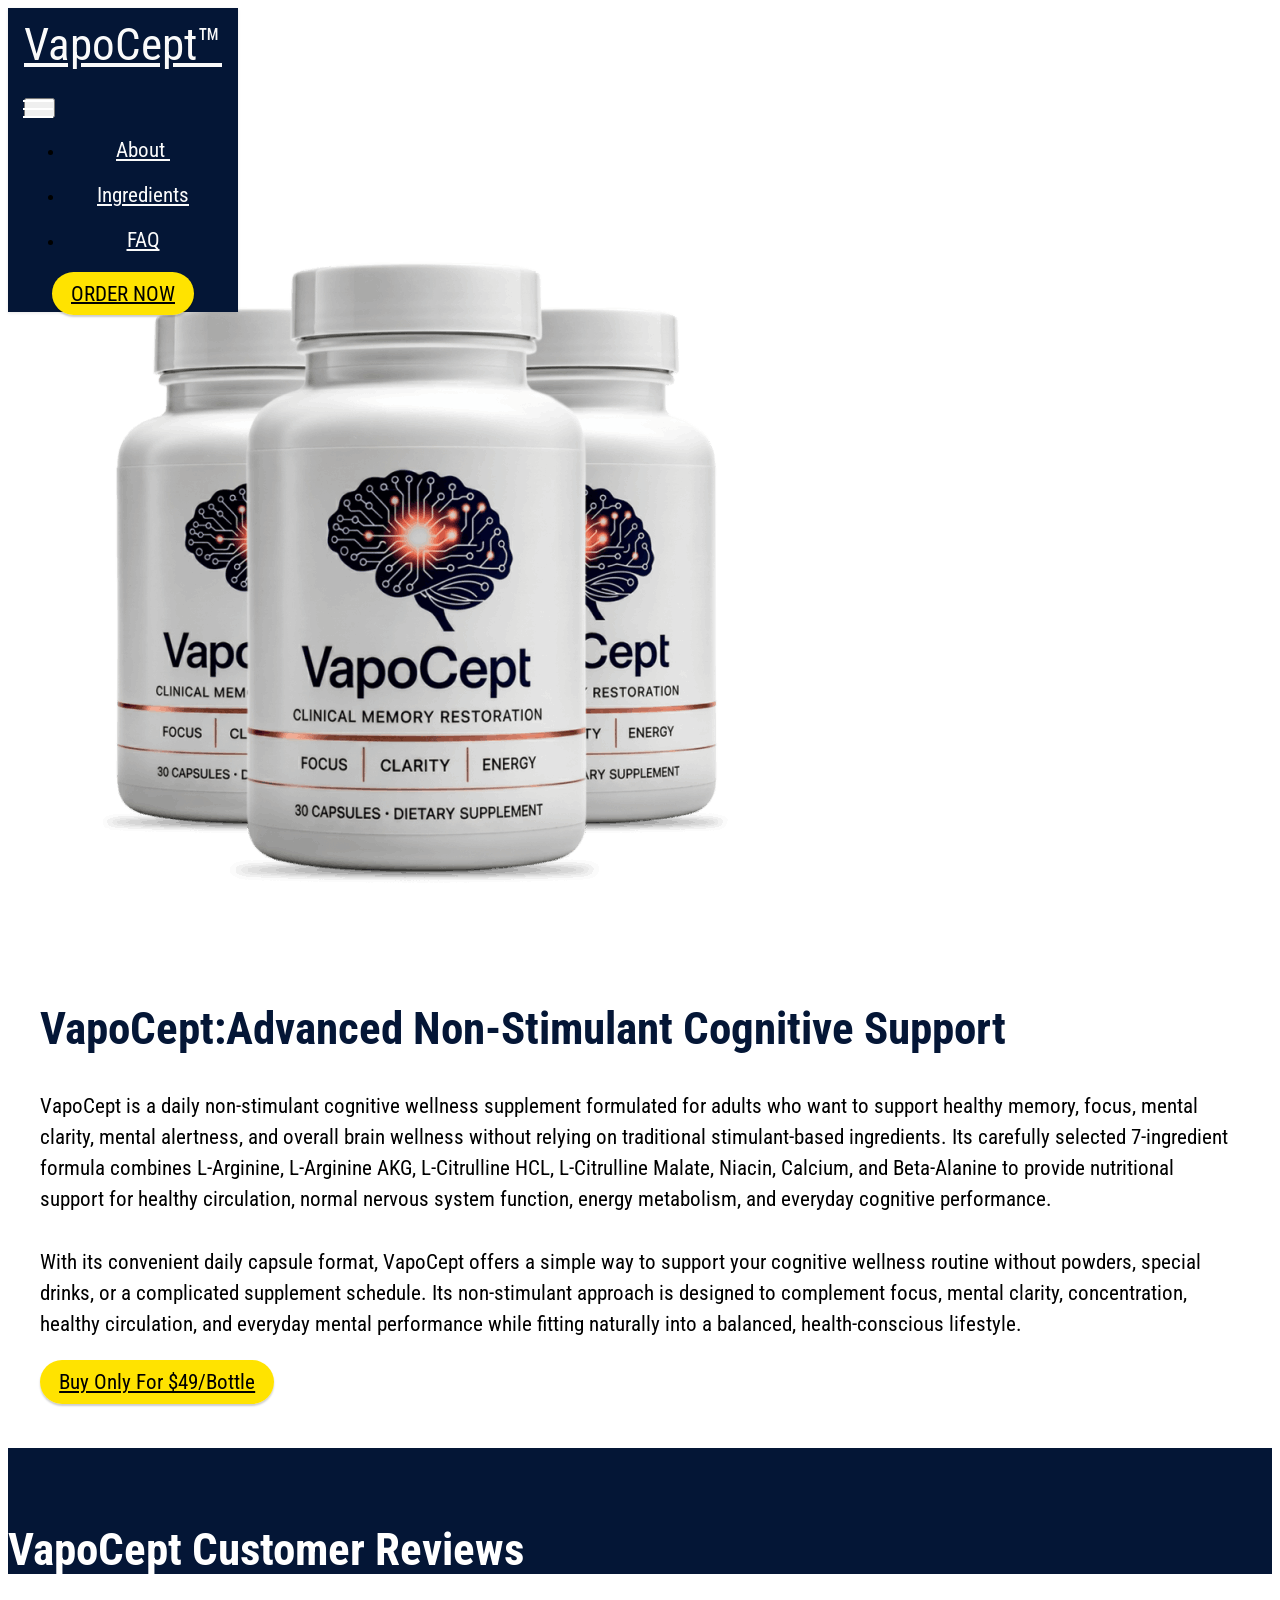
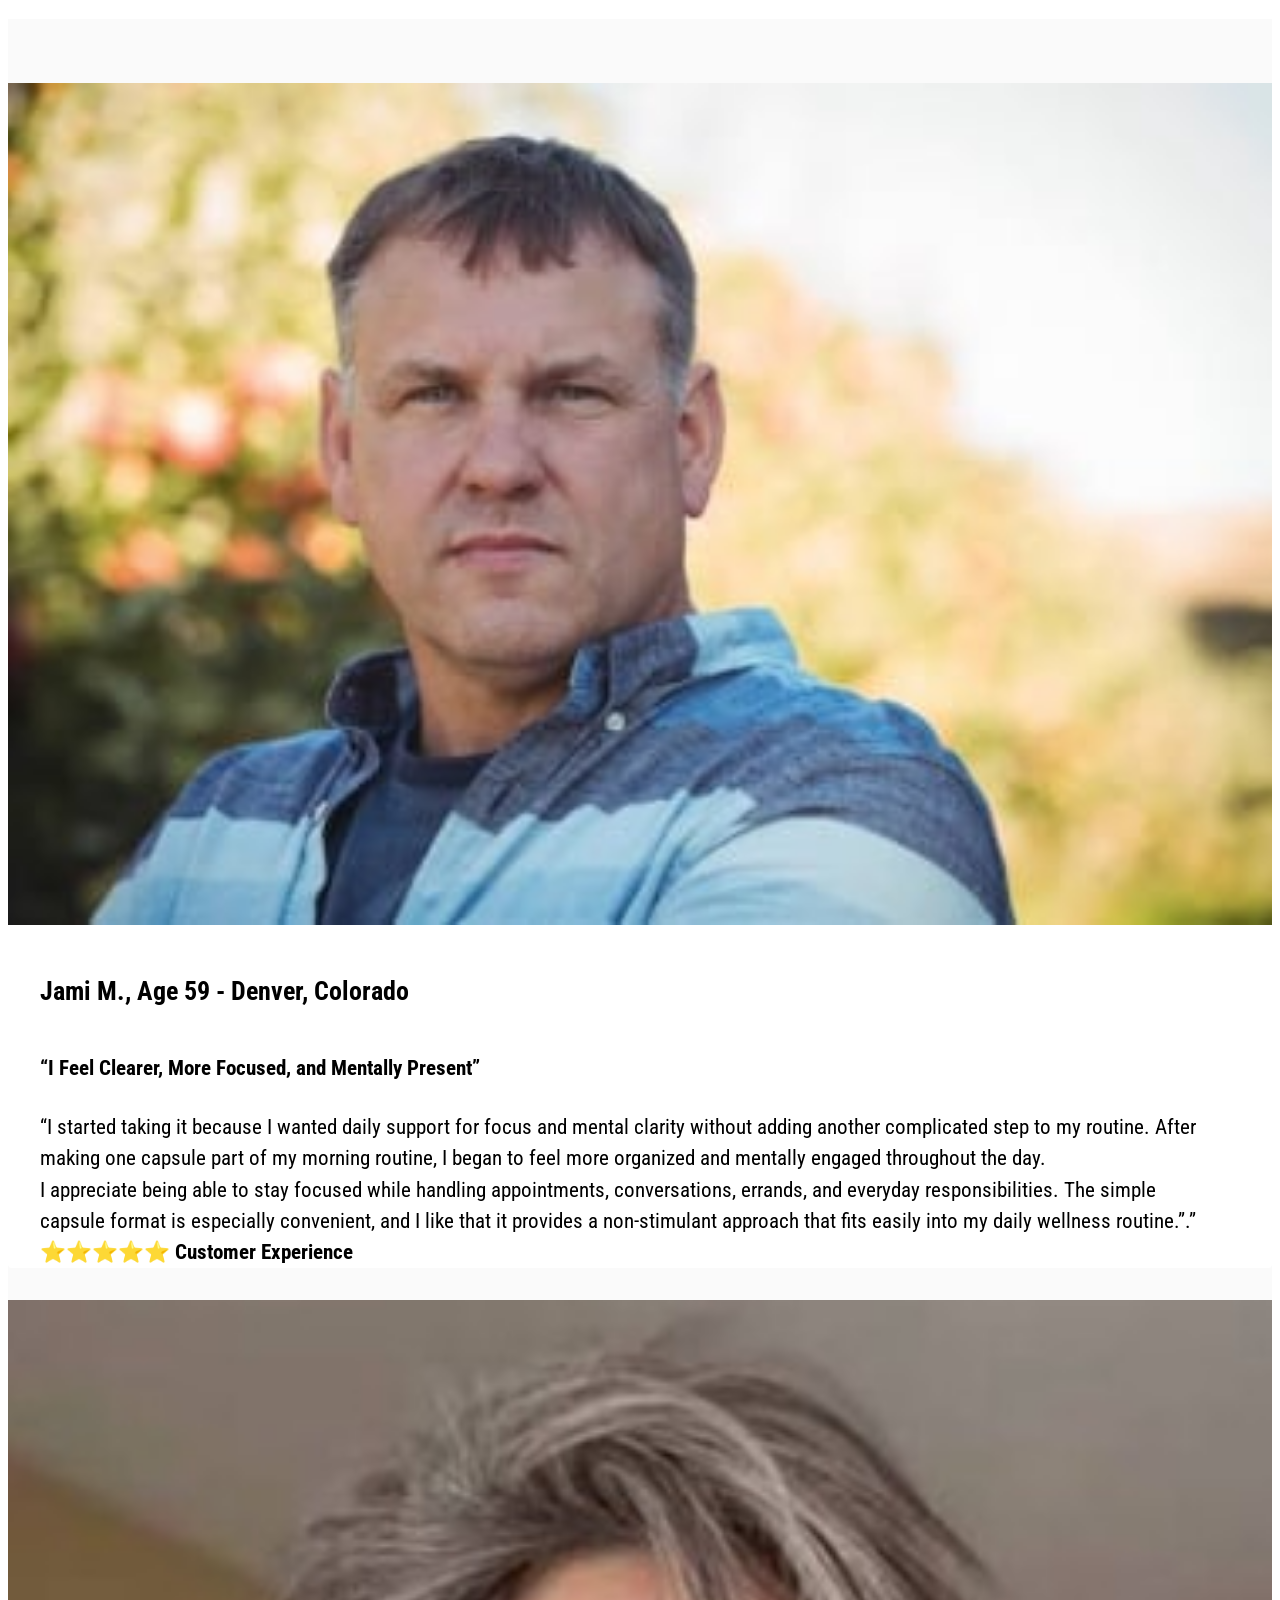
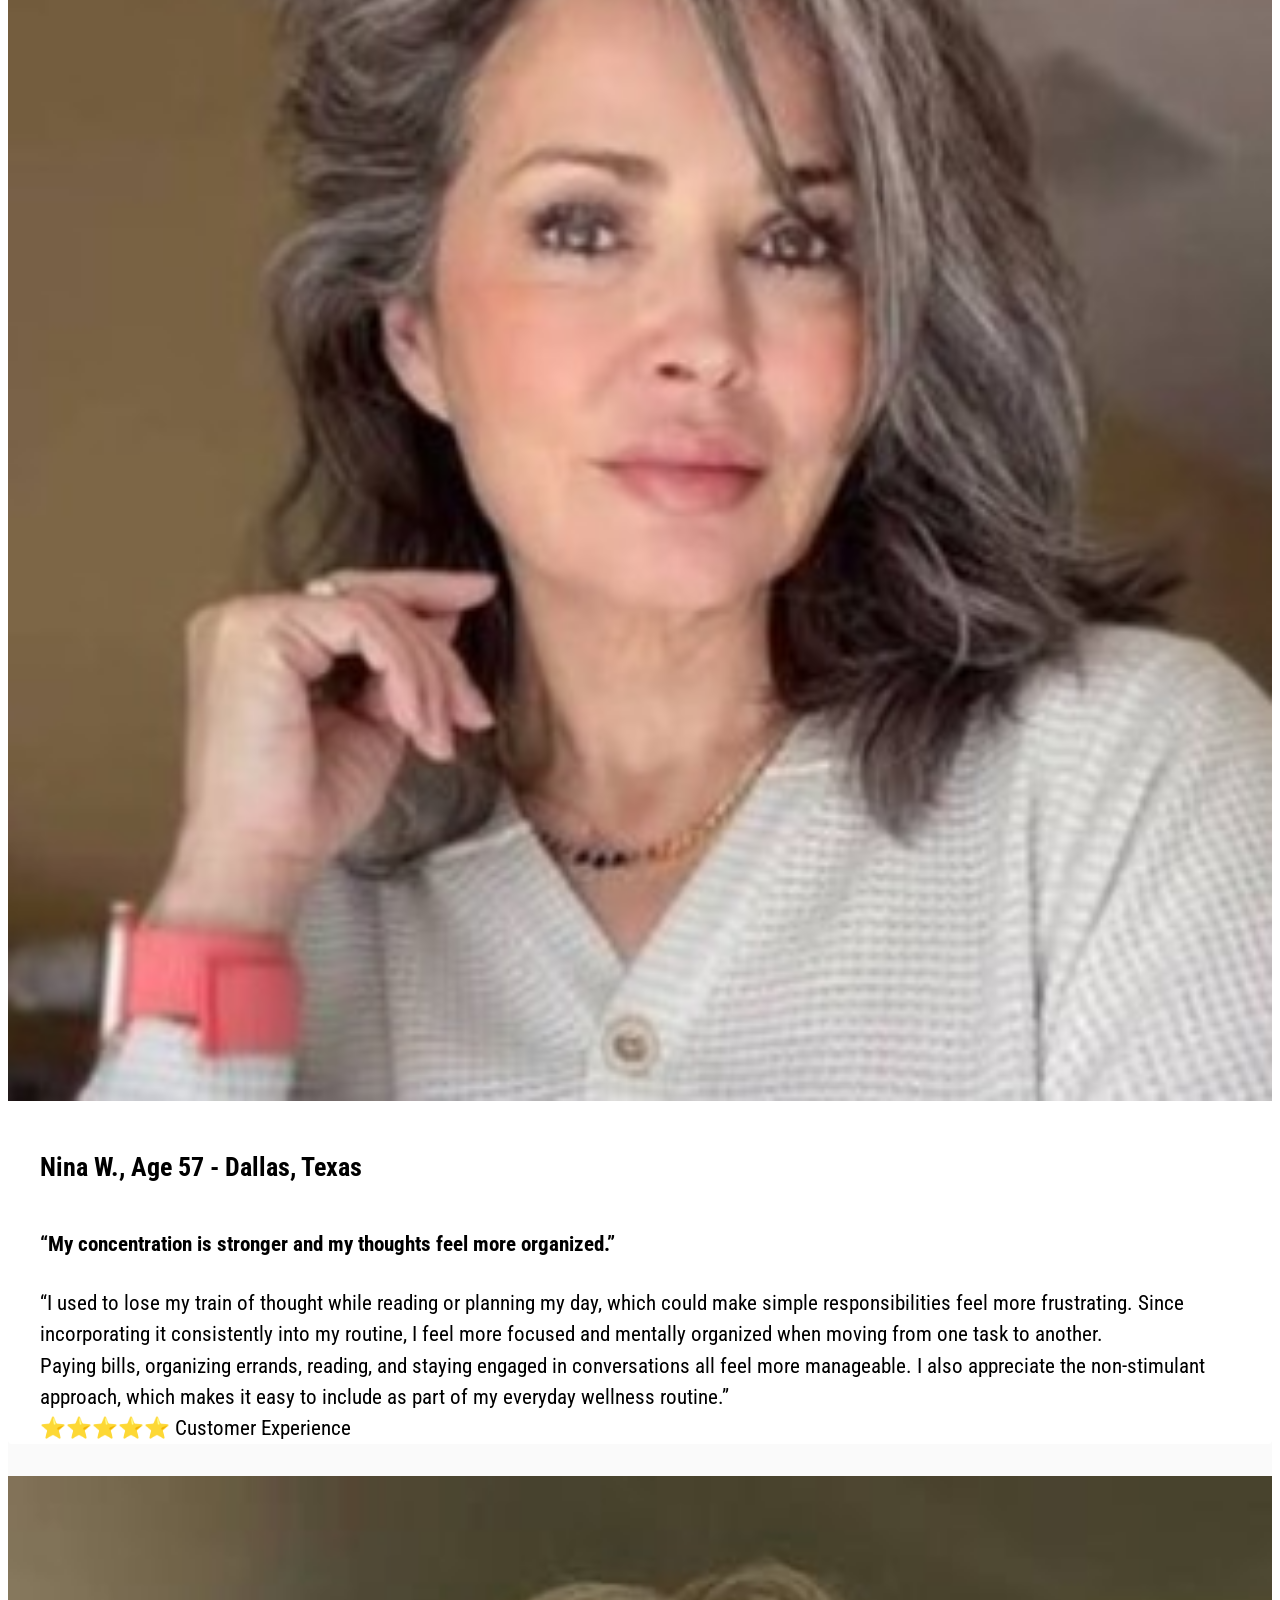
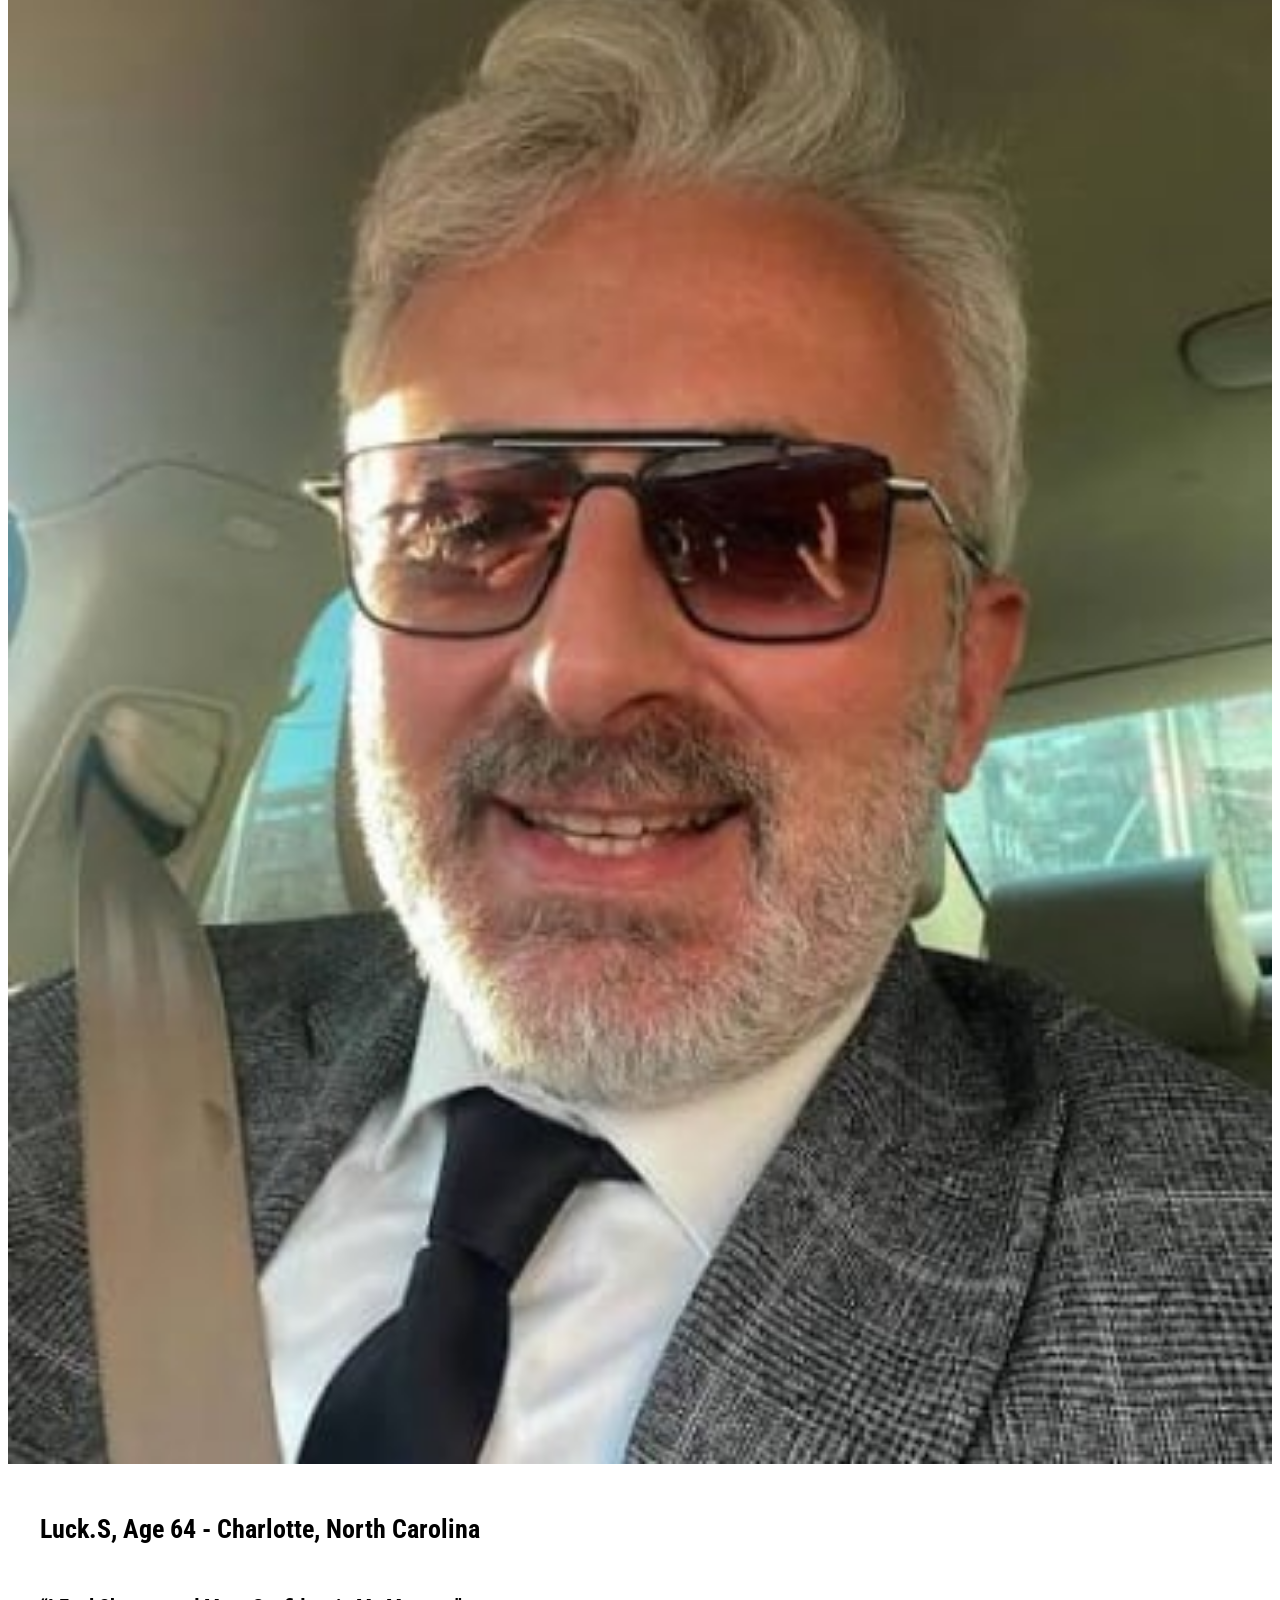
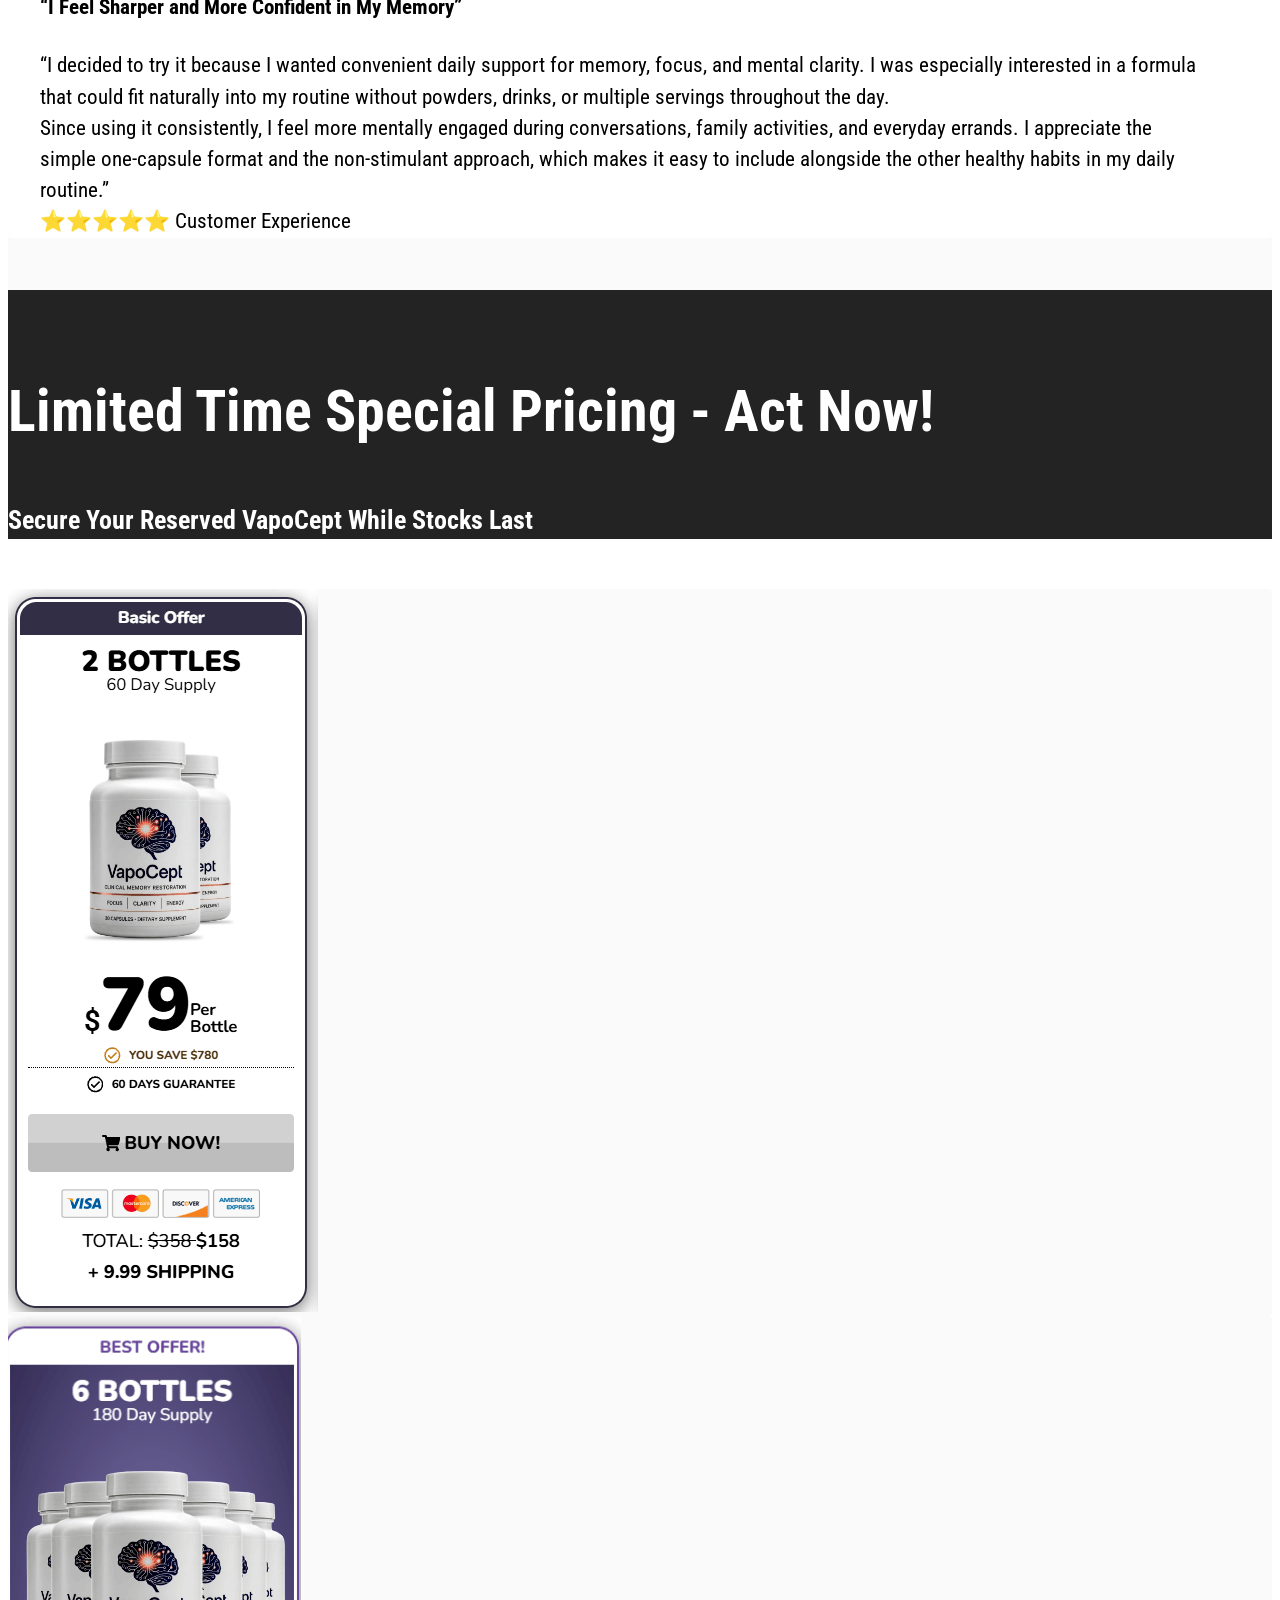
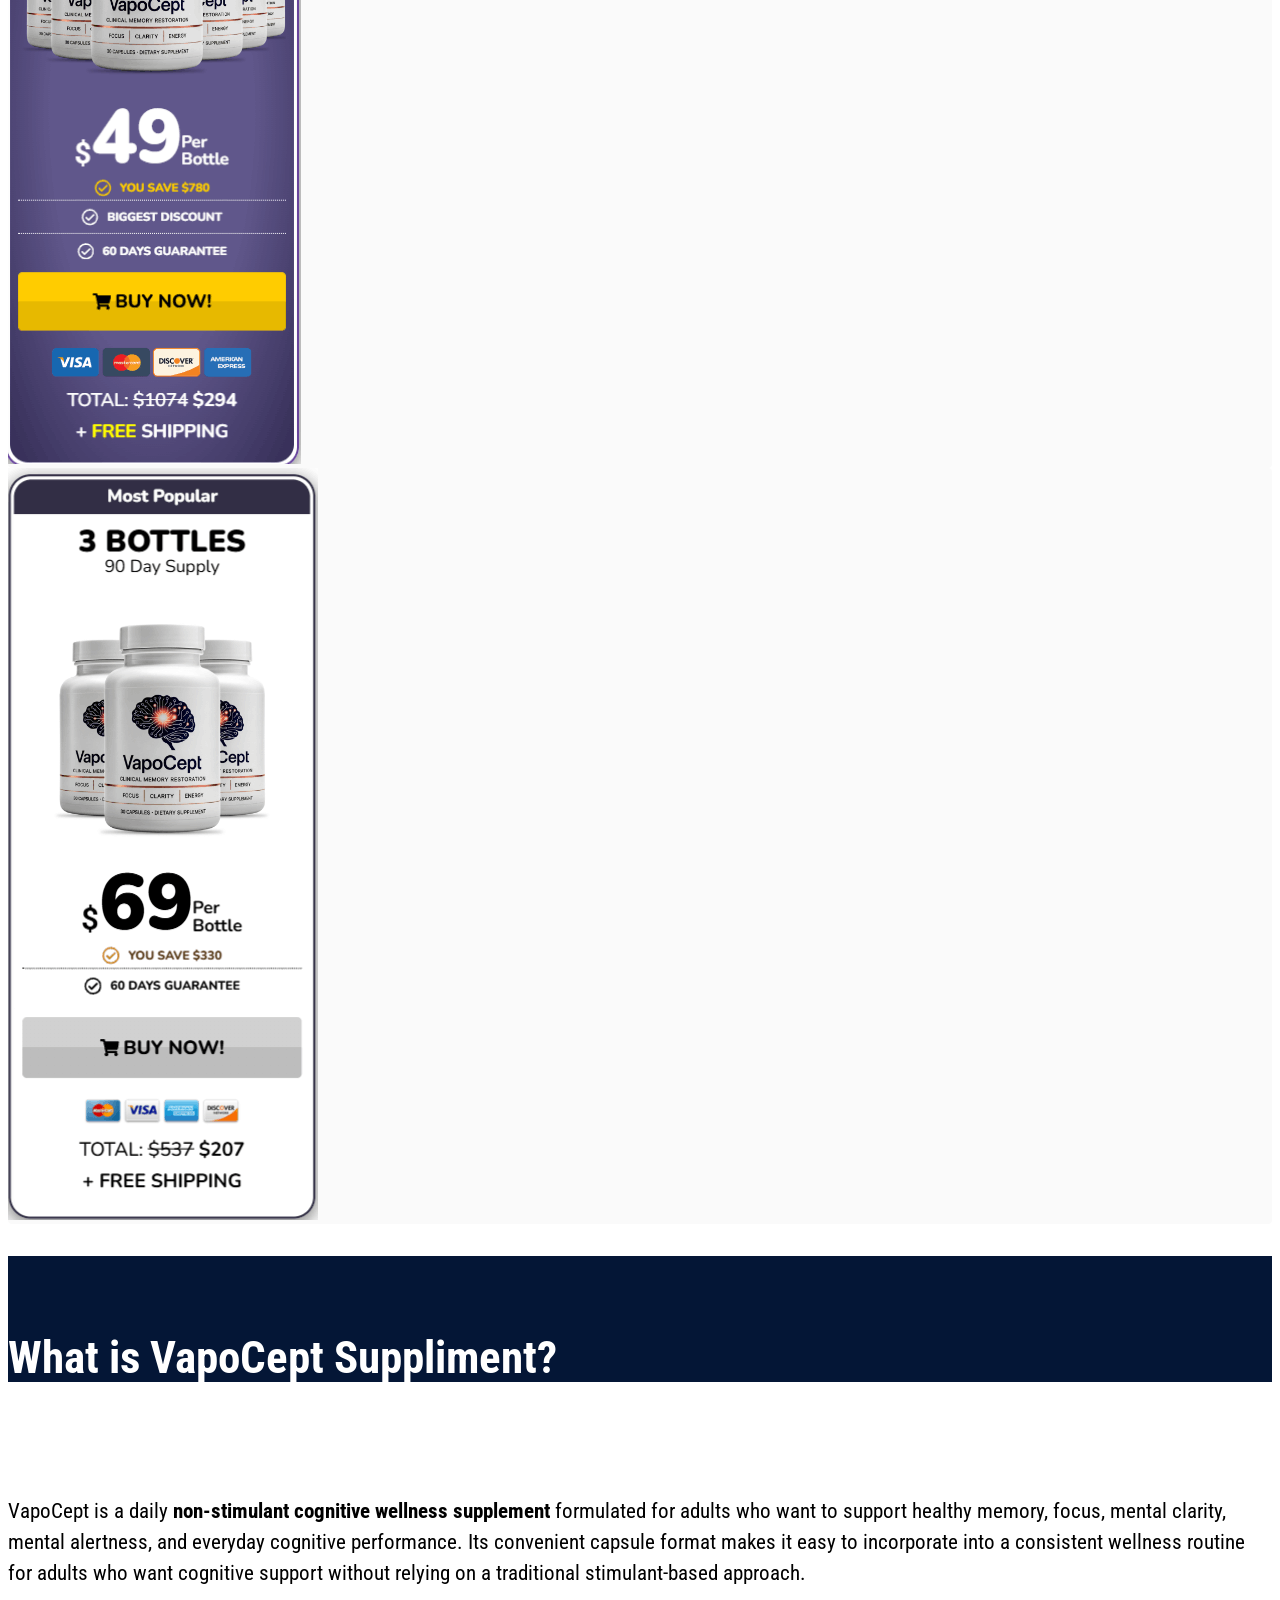
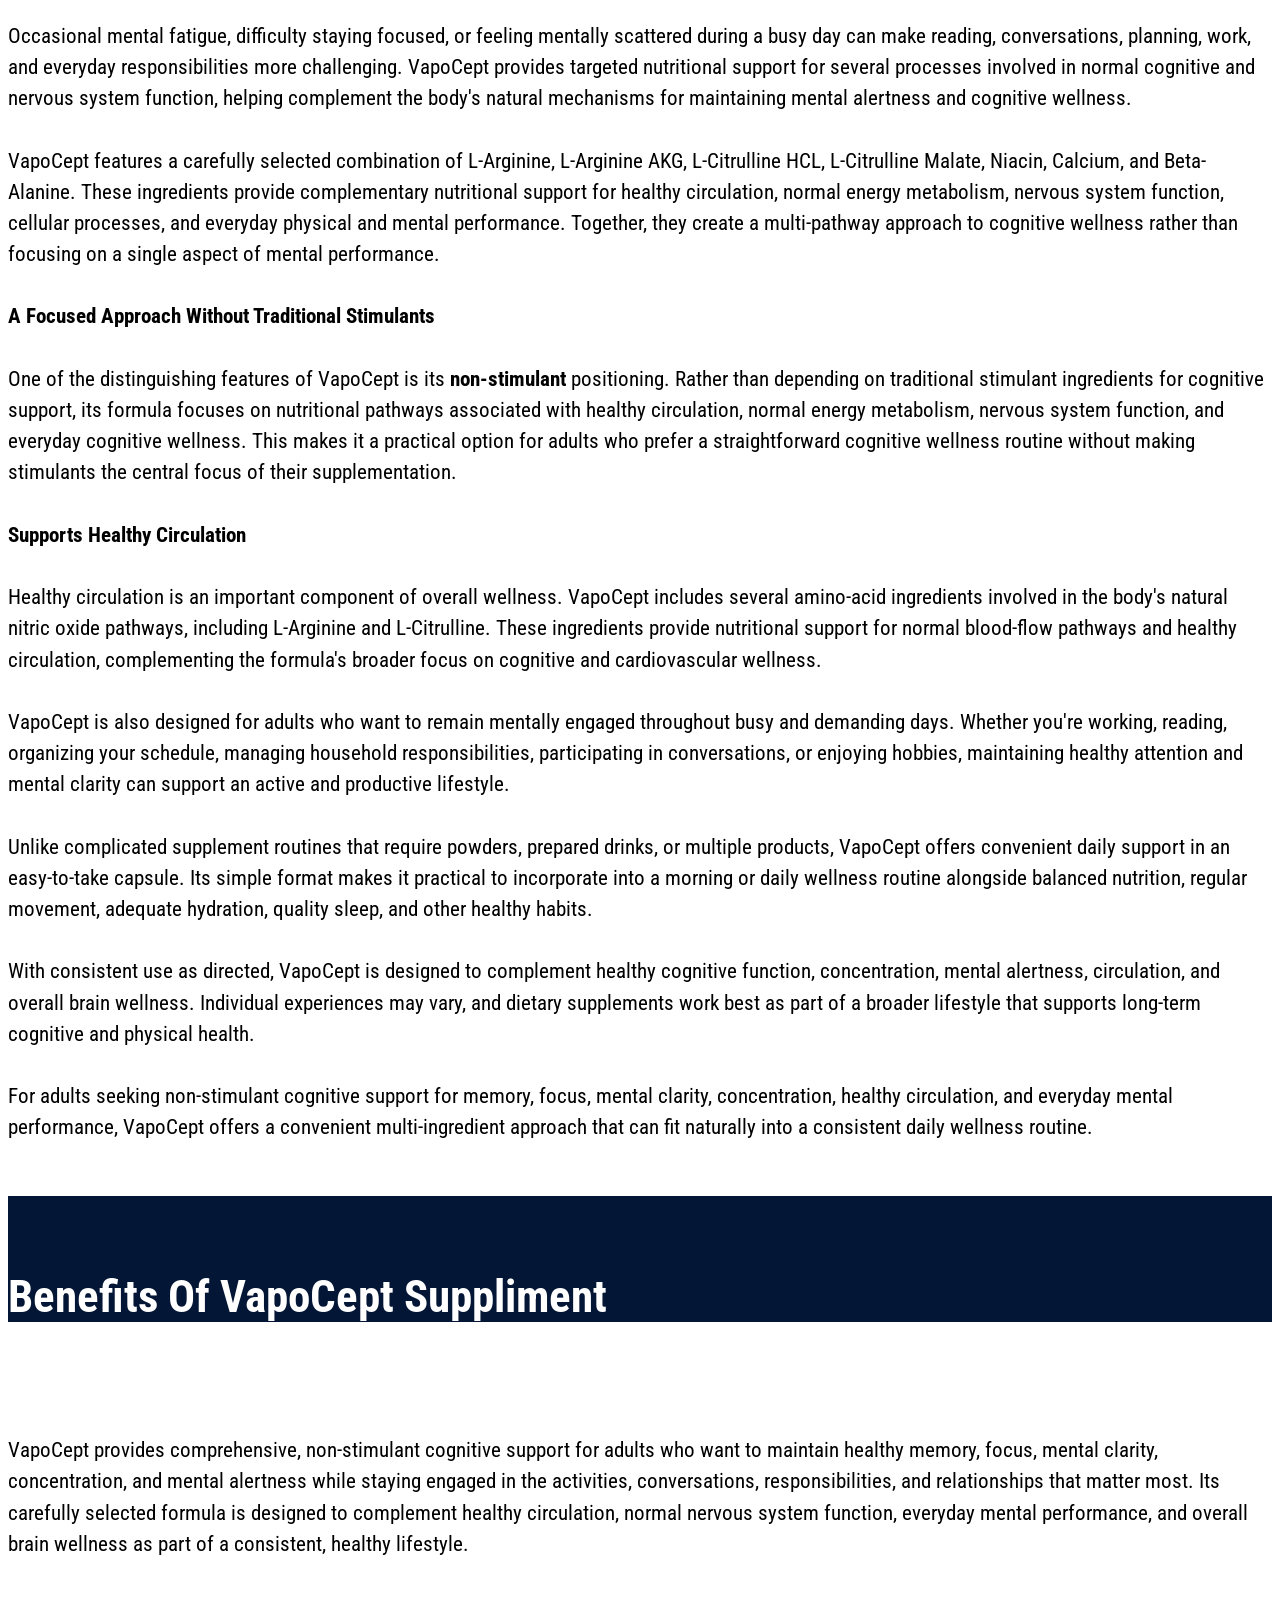
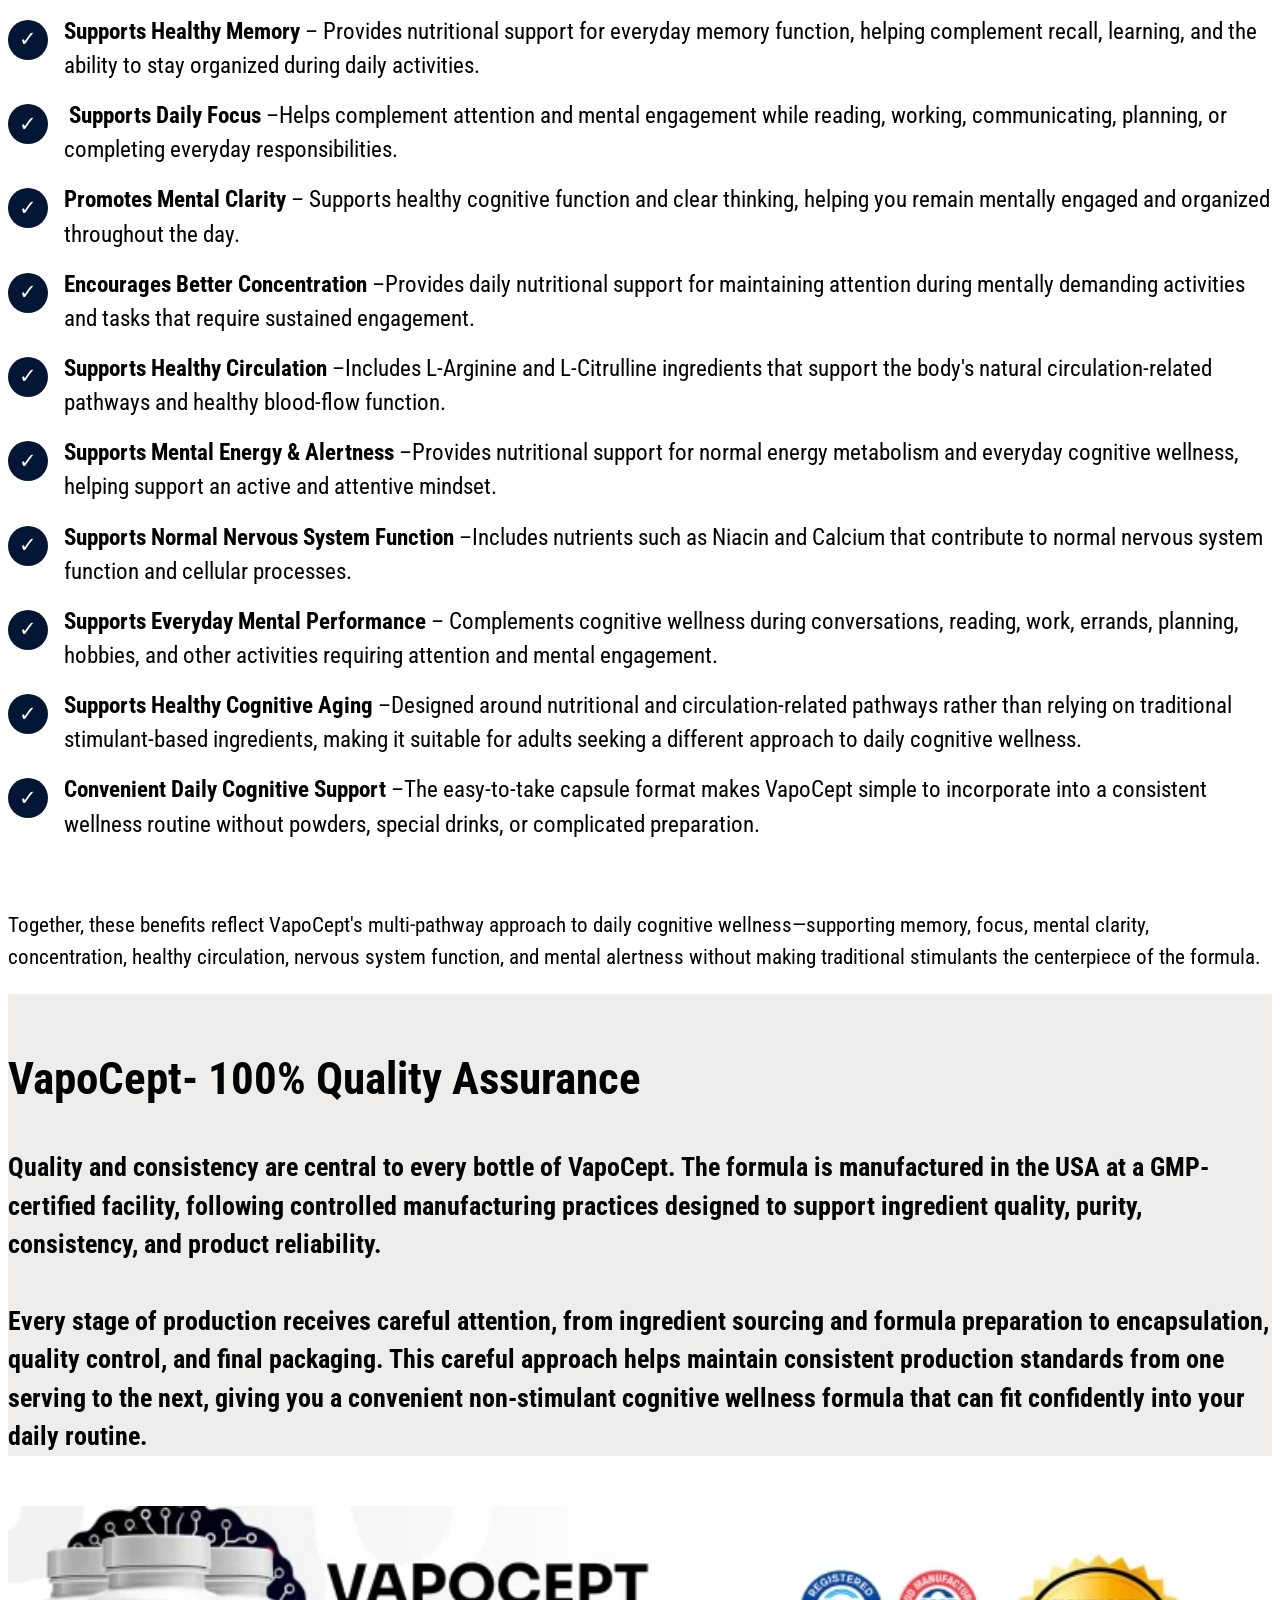
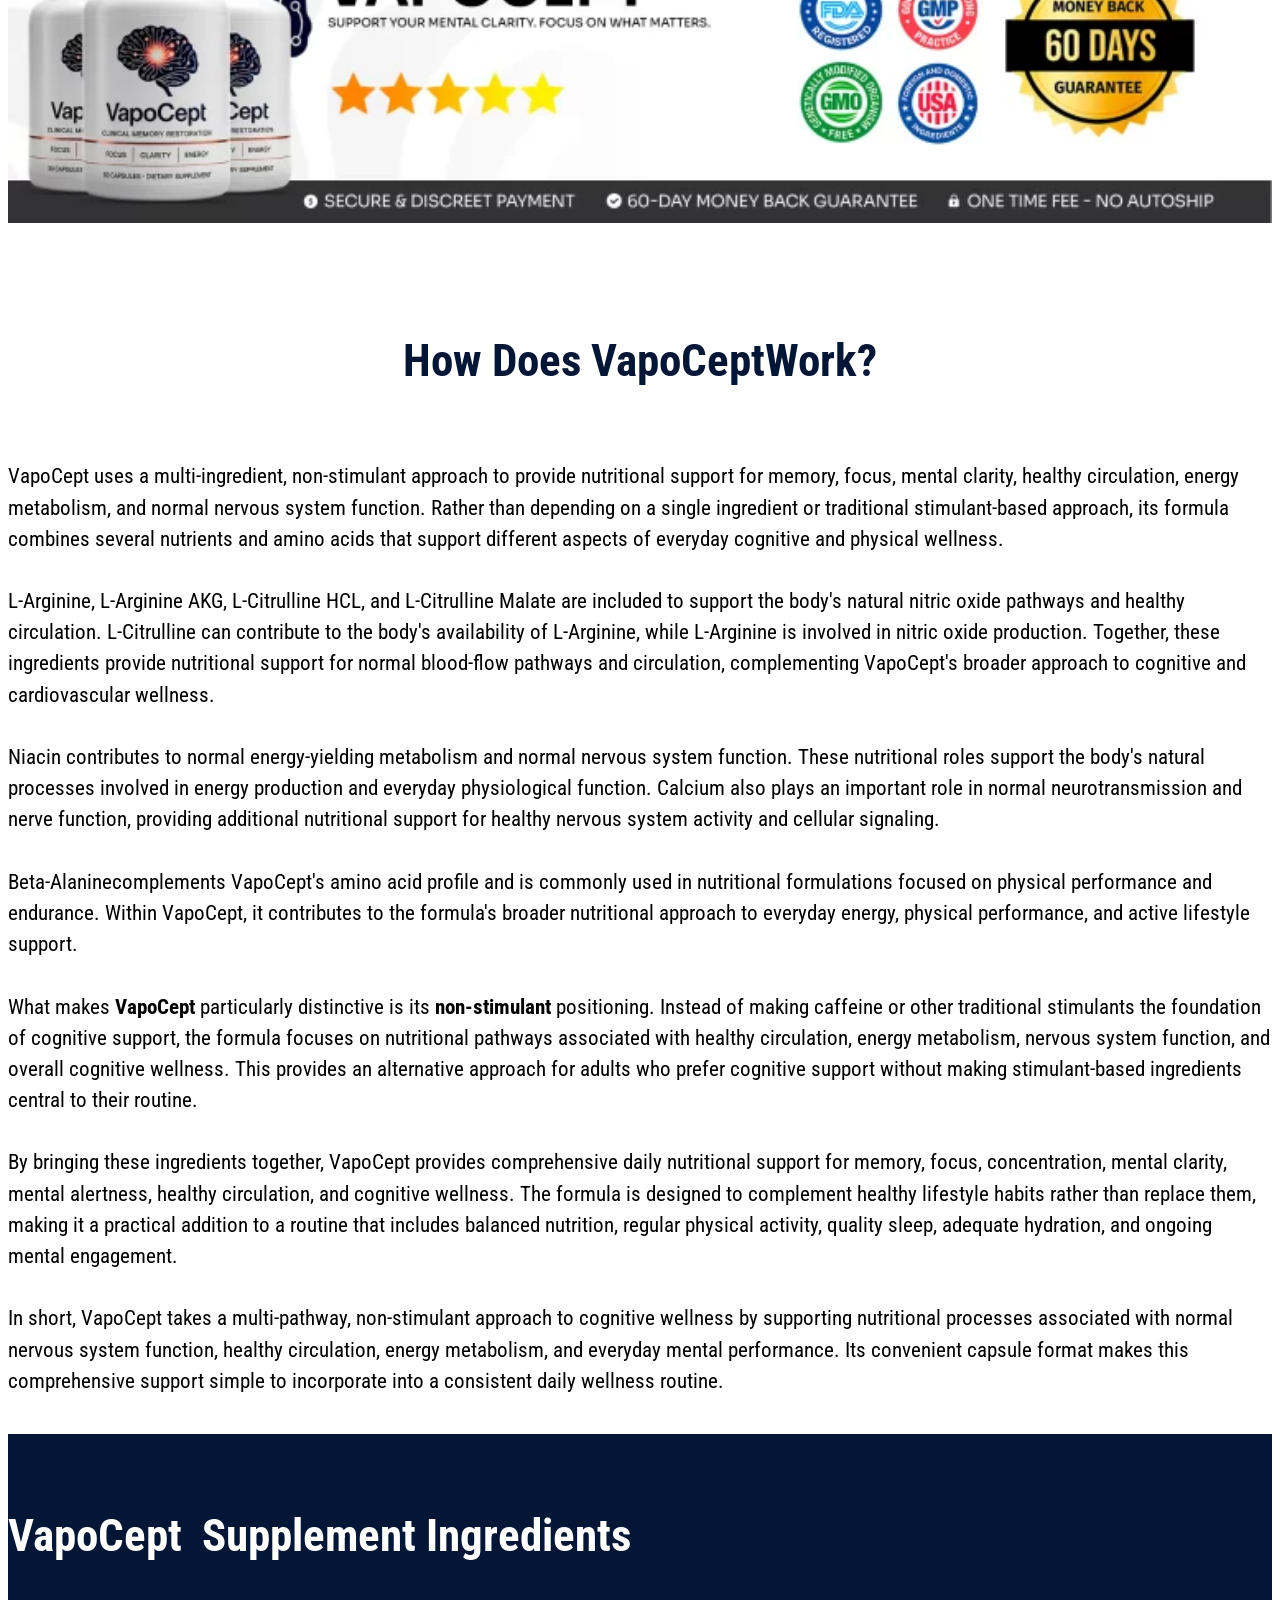
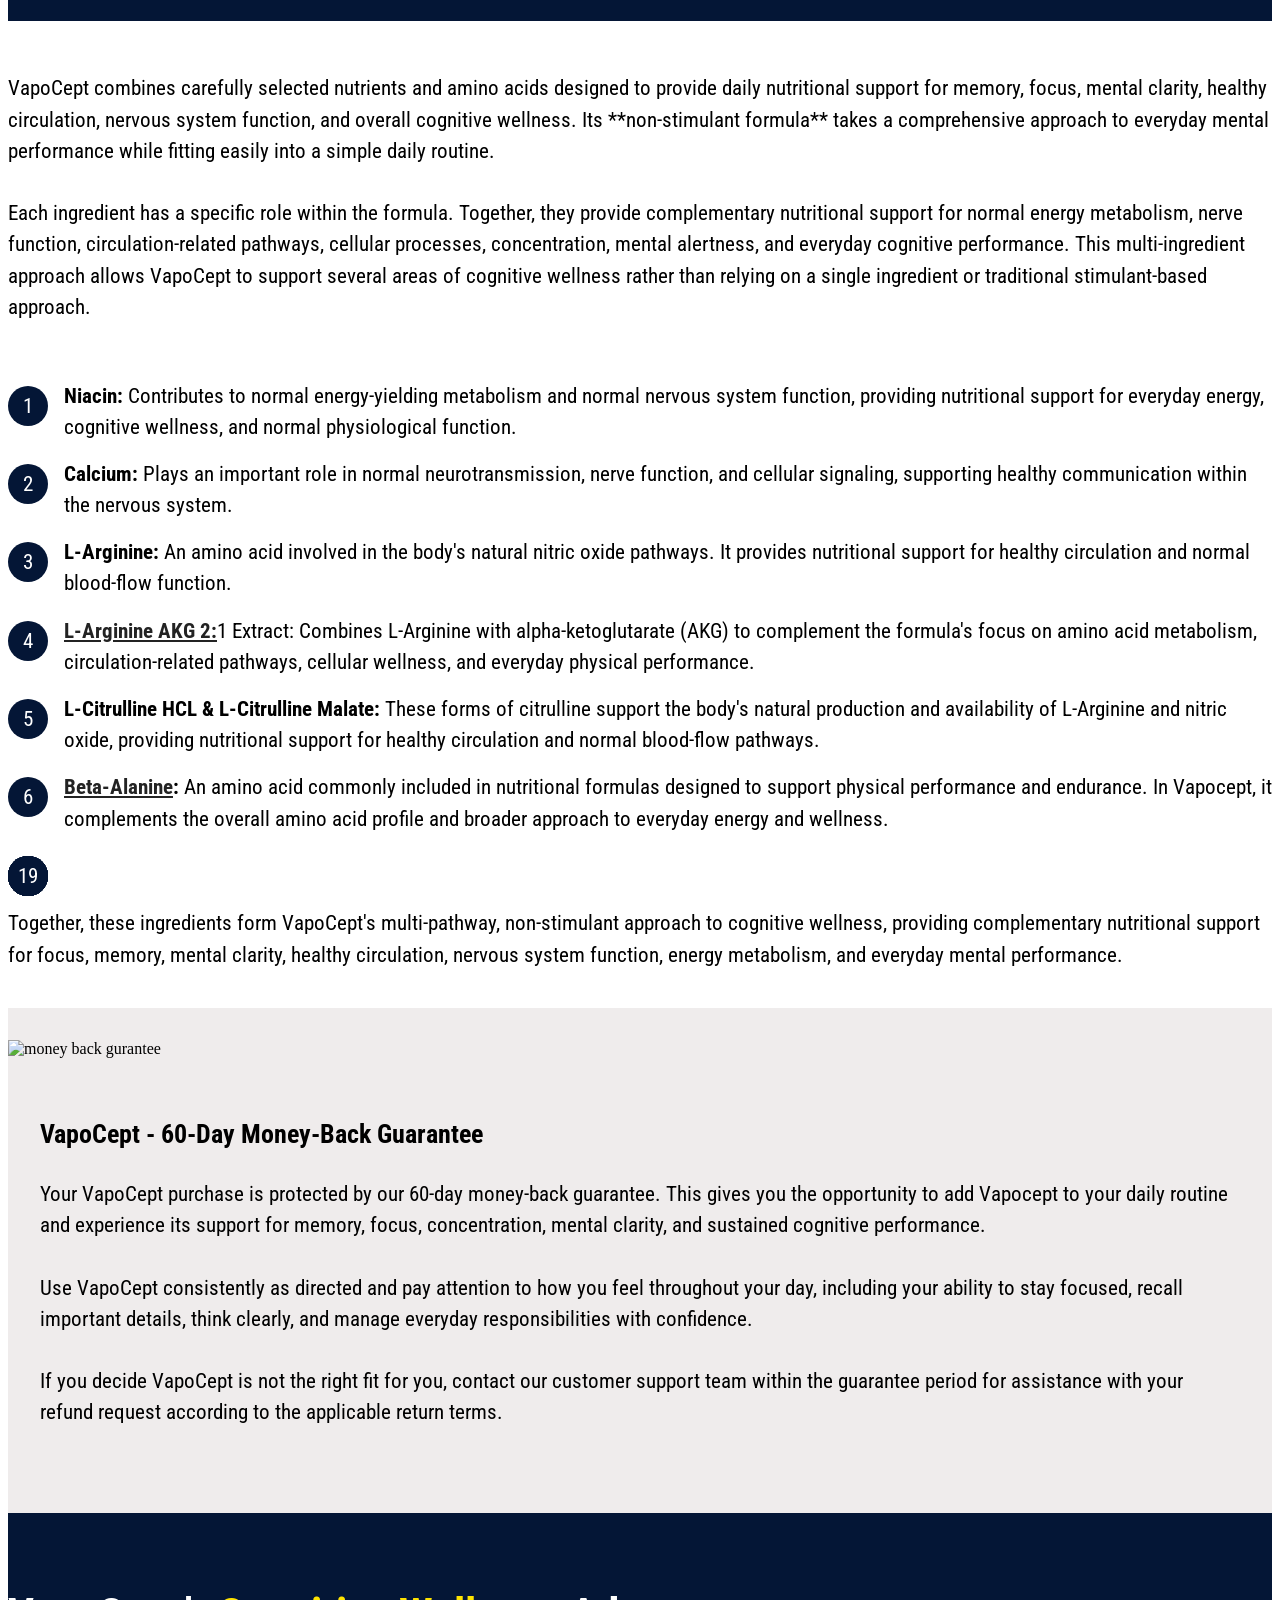
==== index.html @ 42eb67f9 "Add files via upload" ====
<!DOCTYPE html>
<html  >
<head>
  <!-- Site made with Mobirise Website Builder v6.1.12, https://mobirise.com -->
  <meta charset="UTF-8">
  <meta http-equiv="X-UA-Compatible" content="IE=edge">
  <meta name="generator" content="Mobirise v6.1.12, mobirise.com">
  <meta name="twitter:card" content="summary_large_image"/>
  <meta name="twitter:image:src" content="assets/images/index-meta.jpg">
  <meta property="og:image" content="assets/images/index-meta.jpg">
  <meta name="twitter:title" content="VapoCept™ - USA | Official Website">
  <meta name="viewport" content="width=device-width, initial-scale=1, minimum-scale=1">
  <link rel="shortcut icon" href="assets/images/favicon-128x128.png" type="image/x-icon">
  <meta name="description" content="VapoCept is a daily non-stimulant cognitive wellness supplement formulated for adults who want to support healthy memory, focus, mental clarity, mental alertness, and overall brain wellness without relying on traditional stimulant-based ingredients.">
  
  
  <title>VapoCept™ - USA | Official Website</title>
  <link rel="stylesheet" href="assets/web/assets/mobirise-icons2/mobirise2.css">
  <link rel="stylesheet" href="assets/web/assets/mobirise-icons/mobirise-icons.css">
  <link rel="stylesheet" href="assets/bootstrap/css/bootstrap.min.css">
  <link rel="stylesheet" href="assets/animatecss/animate.css">
  <link rel="stylesheet" href="assets/dropdown/css/style.css">
  <link rel="stylesheet" href="assets/socicon/css/styles.css">
  <link rel="stylesheet" href="assets/theme/css/style.css">
  <link rel="preload" href="https://fonts.googleapis.com/css?family=Roboto+Condensed:100,200,300,400,500,600,700,800,900,100i,200i,300i,400i,500i,600i,700i,800i,900i&display=swap" as="style" onload="this.onload=null;this.rel='stylesheet'">
  <noscript><link rel="stylesheet" href="https://fonts.googleapis.com/css?family=Roboto+Condensed:100,200,300,400,500,600,700,800,900,100i,200i,300i,400i,500i,600i,700i,800i,900i&display=swap"></noscript>
  <link rel="preload" as="style" href="assets/mobirise/css/mbr-additional.css?v=TzIaTg"><link rel="stylesheet" href="assets/mobirise/css/mbr-additional.css?v=TzIaTg" type="text/css">
 
 
  <!-- =========================================================
       PRIMARY SEO
       ========================================================= -->

  <title>VapoCept™ Reviews 2026 | Non-Stimulant Cognitive Support for Memory & Focus</title>

  <meta
    name="description"
    content="VapoCept™ is a daily non-stimulant cognitive wellness supplement formulated for adults seeking nutritional support for memory, focus, mental clarity, mental alertness, healthy circulation and everyday cognitive performance."
  >

  <meta
    name="keywords"
    content="VapoCept, VapoCept reviews, VapoCept reviews 2026, VapoCept supplement, VapoCept official website, VapoCept ingredients, VapoCept benefits, VapoCept USA, cognitive support supplement, cognitive wellness supplement, non-stimulant cognitive support, memory support supplement, focus support supplement, mental clarity supplement, concentration support supplement, brain wellness supplement, mental alertness supplement, circulation support supplement"
  >

  <meta
    name="author"
    content="VapoCept"
  >

  <meta
    name="robots"
    content="index, follow, max-image-preview:large, max-snippet:-1, max-video-preview:-1"
  >

  <!-- =========================================================
       CANONICAL
       ========================================================= -->

  <link
    rel="canonical"
    href="https://us-getvapocept.com/"
  >

  <!-- =========================================================
       OPEN GRAPH / FACEBOOK
       ========================================================= -->

  <meta
    property="og:type"
    content="website"
  >

  <meta
    property="og:url"
    content="https://us-getvapocept.com/"
  >

  <meta
    property="og:site_name"
    content="VapoCept"
  >

  <meta
    property="og:title"
    content="VapoCept™ Reviews 2026 | Non-Stimulant Cognitive Support for Memory & Focus"
  >

  <meta
    property="og:description"
    content="Discover VapoCept™, a daily non-stimulant cognitive wellness formula designed to complement memory, focus, mental clarity, mental alertness, healthy circulation and everyday cognitive performance."
  >

  <!-- ACTUAL PRODUCT IMAGE FROM YOUR HTML -->
  <meta
    property="og:image"
    content="https://us-getvapocept.com/assets/images/3-frascos-9-815x815.png"
  >

  <meta
    property="og:image:alt"
    content="VapoCept™ Advanced Non-Stimulant Cognitive Support"
  >

  <!-- =========================================================
       TWITTER / X
       ========================================================= -->

  <meta
    name="twitter:card"
    content="summary_large_image"
  >

  <meta
    name="twitter:url"
    content="https://us-getvapocept.com/"
  >

  <meta
    name="twitter:title"
    content="VapoCept™ Reviews 2026 | Non-Stimulant Cognitive Support for Memory & Focus"
  >

  <meta
    name="twitter:description"
    content="VapoCept™ provides daily non-stimulant nutritional support for memory, focus, mental clarity, mental alertness, healthy circulation and everyday cognitive wellness."
  >

  <meta
    name="twitter:image"
    content="https://us-getvapocept.com/assets/images/3-frascos-9-815x815.png"
  >

  <meta
    name="twitter:image:alt"
    content="VapoCept™ Cognitive Wellness Supplement"
  >
    <!-- =========================================================
       PRODUCT STRUCTURED DATA
       ========================================================= -->

  <script type="application/ld+json">
  {
    "@context": "https://schema.org",
    "@type": "Product",
    "@id": "https://us-getvapocept.com/#product",
    "name": "VapoCept",
    "url": "https://us-getvapocept.com/",
    "image": [
      "https://us-getvapocept.com/assets/images/3-frascos-9-815x815.png"
    ],
    "description": "VapoCept is a daily non-stimulant cognitive wellness supplement formulated for adults who want to support healthy memory, focus, mental clarity, mental alertness, healthy circulation and everyday cognitive performance.",
    "brand": {
      "@type": "Brand",
      "name": "VapoCept"
    },
    "category": "Dietary Supplement",
    "offers": {
      "@type": "Offer",
      "url": "https://us-getvapocept.com/",
      "priceCurrency": "USD",
      "price": "49.00",
      "availability": "https://schema.org/InStock",
      "itemCondition": "https://schema.org/NewCondition"
    }
  }
  </script>

  <!-- =========================================================
       WEBSITE STRUCTURED DATA
       ========================================================= -->

  <script type="application/ld+json">
  {
    "@context": "https://schema.org",
    "@type": "WebSite",
    "@id": "https://us-getvapocept.com/#website",
    "url": "https://us-getvapocept.com/",
    "name": "VapoCept",
    "description": "VapoCept daily non-stimulant cognitive wellness support."
  }
  </script>

  <!-- =========================================================
       ORGANIZATION / BRAND STRUCTURED DATA
       ========================================================= -->

  <script type="application/ld+json">
  {
    "@context": "https://schema.org",
    "@type": "Organization",
    "@id": "https://us-getvapocept.com/#organization",
    "name": "VapoCept",
    "url": "https://us-getvapocept.com/"
  }
  </script>
  
  
</head>
<body>
  
  <section data-bs-version="5.1" class="menu menu2 cid-tmA18yABu7" once="menu" id="menu2-s">
    
    <nav class="navbar navbar-dropdown navbar-fixed-top navbar-expand-lg">
        <div class="container-fluid">
            <div class="navbar-brand">
                
                <span class="navbar-caption-wrap"><a class="navbar-caption text-white text-primary display-2" href="https://mwebscout.com/13472/1458/2/?&subid=me">VapoCept™<br></a></span>
            </div>
            <button class="navbar-toggler" type="button" data-toggle="collapse" data-bs-toggle="collapse" data-target="#navbarSupportedContent" data-bs-target="#navbarSupportedContent" aria-controls="navbarNavAltMarkup" aria-expanded="false" aria-label="Toggle navigation">
                <div class="hamburger">
                    <span></span>
                    <span></span>
                    <span></span>
                    <span></span>
                </div>
            </button>
            <div class="collapse navbar-collapse" id="navbarSupportedContent">
                <ul class="navbar-nav nav-dropdown" data-app-modern-menu="true"><li class="nav-item"><a class="nav-link link text-white text-primary display-7" href="index.html#content4-6v">About&nbsp;</a></li>
                    <li class="nav-item"><a class="nav-link link text-white text-primary display-7" href="index.html#content9-6c">Ingredients</a>
                    </li><li class="nav-item"><a class="nav-link link text-white text-primary display-7" href="index.html#content16-19">FAQ</a></li></ul>
                
                <div class="navbar-buttons mbr-section-btn"><a class="btn btn-primary display-4" href="https://mwebscout.com/13472/1458/2/?&subid=me"><span class="mbri-cart-add mbr-iconfont mbr-iconfont-btn"></span>ORDER NOW</a></div>
            </div>
        </div>
    </nav>
</section>

<section data-bs-version="5.1" class="header11 cid-tmzZsiiIXk" id="header11-r">

    

    
    

    <div class="container">
        <div class="row justify-content-center">
            <div class="col-12 col-md-4 image-wrapper">
                <a href="https://mwebscout.com/13472/1458/2/?&subid=me"><img class="w-100" src="assets/images/3-frascos-9-815x815.png" alt="  VapoCept: Advanced Non-Stimulant Cognitive Support"></a>
            </div>
            <div class="col-12 col-md">
                <div class="text-wrapper text-center">
                    <h1 class="mbr-section-title mbr-fonts-style mb-3 display-2"><strong>VapoCept:</strong><strong>Advanced Non-Stimulant Cognitive Support</strong></h1>
                    <p class="mbr-text mbr-fonts-style display-7">VapoCept is a daily non-stimulant cognitive wellness supplement formulated for adults who want to support healthy memory, focus, mental clarity, mental alertness, and overall brain wellness without relying on traditional stimulant-based ingredients. Its carefully selected 7-ingredient formula combines L-Arginine, L-Arginine AKG, L-Citrulline HCL, L-Citrulline Malate, Niacin, Calcium, and Beta-Alanine to provide nutritional support for healthy circulation, normal nervous system function, energy metabolism, and everyday cognitive performance.<br><br>With its convenient daily capsule format, VapoCept offers a simple way to support your cognitive wellness routine without powders, special drinks, or a complicated supplement schedule. Its non-stimulant approach is designed to complement focus, mental clarity, concentration, healthy circulation, and everyday mental performance while fitting naturally into a balanced, health-conscious lifestyle.<br></p>
                    <div class="mbr-section-btn mt-3"><a class="btn btn-primary display-7" href="https://mwebscout.com/13472/1458/2/?&subid=me"><span class="mobi-mbri mobi-mbri-cart-add mbr-iconfont mbr-iconfont-btn"></span> Buy Only For $49/Bottle</a></div>
                </div>
            </div>
        </div>
    </div>
</section>

<section data-bs-version="5.1" class="content4 cid-vixrSclEuD" id="content4-79">
    

    
    
    <div class="container">
        <div class="row justify-content-center">
            <div class="title col-md-12 col-lg-10">
                <h3 class="mbr-section-title mbr-fonts-style align-center mb-4 display-2"><strong>VapoCept&nbsp;</strong><strong style="font-size: 2.8rem;">Customer Reviews</strong></h3>
                
                
            </div>
        </div>
    </div>
</section>

<section data-bs-version="5.1" class="team2 cid-vsVY2h4f0n" xmlns="http://www.w3.org/1999/html" id="team2-9b">
    

    
    
    <div class="container">
        <div class="item features-image">
            <div class="item-wrapper">
                <div class="row align-items-center">
                    <div class="col-12 col-md-2">
                        <div class="image-wrapper">
                            <a href="https://mwebscout.com/13472/1458/2/?&subid=me"><img src="assets/images/images201-375x250.jpg" alt="Customer-1" data-slide-to="0" data-bs-slide-to="0"></a>
                        </div>
                    </div>
                    <div class="col-12 col-md">
                        <div class="card-box">
                            <h5 class="card-title mbr-fonts-style m-0 mb-3 display-5"><strong>Jami M., Age 59 - Denver, Colorado</strong><br></h5>
                            <h4 class="card-subtitle mbr-fonts-style mb-3 display-7"><strong>“I Feel Clearer, More Focused, and Mentally Present”</strong><br></h4>
                            <p class="mbr-text mbr-fonts-style display-7">“I started taking it because I wanted daily support for focus and mental clarity without adding another complicated step to my routine. After making one capsule part of my morning routine, I began to feel more organized and mentally engaged throughout the day.<br>I appreciate being able to stay focused while handling appointments, conversations, errands, and everyday responsibilities. The simple capsule format is especially convenient, and I like that it provides a non-stimulant approach that fits easily into my daily wellness routine.”.”<br>⭐⭐⭐⭐⭐ <strong>Customer Experience</strong><br>
                            </p>
                            
                        </div>
                    </div>
                </div>
            </div>
        </div>
        <div class="item features-image">
            <div class="item-wrapper">
                <div class="row align-items-center">
                    <div class="col-12 col-md-2">
                        <div class="image-wrapper">
                            <a href="https://mwebscout.com/13472/1458/2/?&subid=me"><img src="assets/images/images202-335x597.jpeg" alt="customer-2" data-slide-to="1" data-bs-slide-to="1"></a>
                        </div>
                    </div>
                    <div class="col-12 col-md">
                        <div class="card-box">
                            <h5 class="card-title mbr-fonts-style m-0 mb-3 display-5"><strong>Nina W., Age 57 - Dallas, Texas</strong></h5>
                            <h4 class="card-subtitle mbr-fonts-style mb-3 display-4"><strong>“My concentration is stronger and my thoughts feel more organized.”</strong></h4>
                            <p class="mbr-text mbr-fonts-style display-7">“I used to lose my train of thought while reading or planning my day, which could make simple responsibilities feel more frustrating. Since incorporating it consistently into my routine, I feel more focused and mentally organized when moving from one task to another.<br>Paying bills, organizing errands, reading, and staying engaged in conversations all feel more manageable. I also appreciate the non-stimulant approach, which makes it easy to include as part of my everyday wellness routine.”<br>⭐⭐⭐⭐⭐ Customer Experience<br>
                            </p>
                            
                        </div>
                    </div>
                </div>
            </div>
        </div>
        <div class="item features-image">
            <div class="item-wrapper">
                <div class="row align-items-center">
                    <div class="col-12 col-md-2">
                        <div class="image-wrapper">
                            <a href="https://mwebscout.com/13472/1458/2/?&subid=me"><img src="assets/images/images-375x471.jpg" alt="customer-3" data-slide-to="2" data-bs-slide-to="2"></a>
                        </div>
                    </div>
                    <div class="col-12 col-md">
                        <div class="card-box">
                            <h5 class="card-title mbr-fonts-style m-0 mb-3 display-5"><strong>Luck.S, Age 64 - Charlotte, North Carolina</strong></h5>
                            <h4 class="card-subtitle mbr-fonts-style mb-3 display-4"><strong>“I Feel Sharper and More Confident in My Memory”</strong></h4>
                            <p class="mbr-text mbr-fonts-style display-7">“I decided to try it because I wanted convenient daily support for memory, focus, and mental clarity. I was especially interested in a formula that could fit naturally into my routine without powders, drinks, or multiple servings throughout the day.<br>Since using it consistently, I feel more mentally engaged during conversations, family activities, and everyday errands. I appreciate the simple one-capsule format and the non-stimulant approach, which makes it easy to include alongside the other healthy habits in my daily routine.”
<br>⭐⭐⭐⭐⭐ Customer Experience<br></p>
                            
                        </div>
                    </div>
                </div>
            </div>
        </div>
    </div>
</section>

<section data-bs-version="5.1" class="content4 cid-tmIwfc7iXI" id="content4-1u">
    

    
    
    <div class="container">
        <div class="row justify-content-center">
            <div class="title col-md-12 col-lg-12">
                <h3 class="mbr-section-title mbr-fonts-style align-center mb-4 display-1"><div><strong>Limited Time Special Pricing - Act Now!</strong></div></h3>
                <h4 class="mbr-section-subtitle align-center mbr-fonts-style mb-4 display-5"><strong>Secure Your Reserved VapoCept While Stocks Last</strong></h4>
                
            </div>
        </div>
    </div>
</section>

<section data-bs-version="5.1" class="content2 cid-vmx66VdD2O" id="content2-7g">
    
    
    <div class="container">
        
        <div class="row mt-4">
            <div class="item features-image сol-12 col-md-6 col-lg-4">
                <div class="item-wrapper">
                    <div class="item-img">
                        <a href="https://mwebscout.com/13472/1458/2/?&subid=me"><img src="assets/images/screenshot202026-08-2720130822-310x723.png" alt="VapoCept suppliment 2 Bottle Pack" title=""></a>
                    </div>
                    
                    
                </div>
            </div>
            <div class="item features-image сol-12 col-md-6 col-lg-4">
                <div class="item-wrapper">
                    <div class="item-img">
                        <a href="https://mwebscout.com/13472/1458/2/?&subid=me"><img src="assets/images/screenshot202026-08-2720130830-293x748.png" alt="VapoCept 6 Bottle Pack" title=""></a>
                    </div>
                    
                    
                </div>
            </div>
            <div class="item features-image сol-12 col-md-6 col-lg-4">
                <div class="item-wrapper">
                    <div class="item-img">
                        <a href="https://mwebscout.com/13472/1458/2/?&subid=me"><img src="assets/images/screenshot202026-08-2720130838-310x752.png" alt="VapoCept 3 Bottle Pack" title=""></a>
                    </div>
                    
                    
                </div>
            </div>

        </div>
    </div>
</section>

<section data-bs-version="5.1" class="content4 cid-vsW4vNpzA4" id="content4-9g">
    

    
    
    <div class="container">
        <div class="row justify-content-center">
            <div class="title col-md-12 col-lg-6">
                <h3 class="mbr-section-title mbr-fonts-style align-center mb-4 display-2"><strong>What is VapoCept Suppliment?</strong></h3>
                
                
            </div>
        </div>
    </div>
</section>

<section data-bs-version="5.1" class="content5 cid-vrTm2ADzPf" id="content5-8k">
    
    <div class="container">
        <div class="row justify-content-center">
            <div class="col-md-12 col-lg-10">
                
                
                <p class="mbr-text mbr-fonts-style display-7">VapoCept is a daily <strong>non-stimulant cognitive wellness supplement</strong> formulated for adults who want to support healthy memory, focus, mental clarity, mental alertness, and everyday cognitive performance. Its convenient capsule format makes it easy to incorporate into a consistent wellness routine for adults who want cognitive support without relying on a traditional stimulant-based approach.
<br>
<br>Occasional mental fatigue, difficulty staying focused, or feeling mentally scattered during a busy day can make reading, conversations, planning, work, and everyday responsibilities more challenging. VapoCept provides targeted nutritional support for several processes involved in normal cognitive and nervous system function, helping complement the body's natural mechanisms for maintaining mental alertness and cognitive wellness.
<br>
<br>VapoCept features a carefully selected combination of L-Arginine, L-Arginine AKG, L-Citrulline HCL, L-Citrulline Malate, Niacin, Calcium, and Beta-Alanine. These ingredients provide complementary nutritional support for healthy circulation, normal energy metabolism, nervous system function, cellular processes, and everyday physical and mental performance. Together, they create a multi-pathway approach to cognitive wellness rather than focusing on a single aspect of mental performance.
<br>
<br><strong>A Focused Approach Without Traditional Stimulants</strong><br>
<br>One of the distinguishing features of VapoCept is its<strong> non-stimulant </strong>positioning. Rather than depending on traditional stimulant ingredients for cognitive support, its formula focuses on nutritional pathways associated with healthy circulation, normal energy metabolism, nervous system function, and everyday cognitive wellness. This makes it a practical option for adults who prefer a straightforward cognitive wellness routine without making stimulants the central focus of their supplementation.
<br>
<br><strong>Supports Healthy Circulation</strong><br>
<br>Healthy circulation is an important component of overall wellness. VapoCept includes several amino-acid ingredients involved in the body's natural nitric oxide pathways, including L-Arginine and L-Citrulline. These ingredients provide nutritional support for normal blood-flow pathways and healthy circulation, complementing the formula's broader focus on cognitive and cardiovascular wellness.
<br>
<br>VapoCept is also designed for adults who want to remain mentally engaged throughout busy and demanding days. Whether you're working, reading, organizing your schedule, managing household responsibilities, participating in conversations, or enjoying hobbies, maintaining healthy attention and mental clarity can support an active and productive lifestyle.
<br>
<br>Unlike complicated supplement routines that require powders, prepared drinks, or multiple products, VapoCept offers convenient daily support in an easy-to-take capsule. Its simple format makes it practical to incorporate into a morning or daily wellness routine alongside balanced nutrition, regular movement, adequate hydration, quality sleep, and other healthy habits.
<br>
<br>With consistent use as directed, VapoCept is designed to complement healthy cognitive function, concentration, mental alertness, circulation, and overall brain wellness. Individual experiences may vary, and dietary supplements work best as part of a broader lifestyle that supports long-term cognitive and physical health.
<br>
<br>For adults seeking non-stimulant cognitive support for memory, focus, mental clarity, concentration, healthy circulation, and everyday mental performance, VapoCept offers a convenient multi-ingredient approach that can fit naturally into a consistent daily wellness routine.
<br>&nbsp;<br></p>
            </div>
        </div>
    </div>
</section>

<section data-bs-version="5.1" class="content4 cid-vrTDVktnIe" id="content4-8q">
    

    
    
    <div class="container">
        <div class="row justify-content-center">
            <div class="title col-md-12 col-lg-10">
                <h3 class="mbr-section-title mbr-fonts-style align-center mb-4 display-2"><strong>Benefits Of VapoCept Suppliment</strong></h3>
                
                
            </div>
        </div>
    </div>
</section>

<section data-bs-version="5.1" class="content5 cid-vixzSzA3Qo" id="content5-7d">
    
    <div class="container">
        <div class="row justify-content-center">
            <div class="col-md-12 col-lg-10">
                
                
                <p class="mbr-text mbr-fonts-style display-7">VapoCept provides comprehensive, non-stimulant cognitive support for adults who want to maintain healthy memory, focus, mental clarity, concentration, and mental alertness while staying engaged in the activities, conversations, responsibilities, and relationships that matter most. Its carefully selected formula is designed to complement healthy circulation, normal nervous system function, everyday mental performance, and overall brain wellness as part of a consistent, healthy lifestyle.&nbsp;<br></p>
            </div>
        </div>
    </div>
</section>

<section data-bs-version="5.1" class="content8 cid-vixAten3ic" id="content8-7e">
    
    <div class="container">
        <div class="row justify-content-center">
            <div class="counter-container col-md-12 col-lg-10">
                
                <div class="mbr-text mbr-fonts-style display-7">
                    <div><span style="font-size: 22.7657px;"><strong><br></strong></span></div><ul>
                        <li><span style="font-size: 22.7657px;"><strong>Supports Healthy Memory </strong>– Provides nutritional support for everyday memory function, helping complement recall, learning, and the ability to stay organized during daily activities.</span></li><li><span style="font-size: 22.7657px;"><strong>&nbsp;Supports Daily Focus</strong> –Helps complement attention and mental engagement while reading, working, communicating, planning, or completing everyday responsibilities.</span></li><li><span style="font-size: 22.7657px;"><strong>Promotes Mental Clarity </strong>– Supports healthy cognitive function and clear thinking, helping you remain mentally engaged and organized throughout the day.</span></li><li><span style="font-size: 22.7657px;"><strong>Encourages Better Concentration</strong> –Provides daily nutritional support for maintaining attention during mentally demanding activities and tasks that require sustained engagement.</span></li><li><span style="font-size: 22.7657px;"><strong>Supports Healthy Circulation</strong> –Includes L-Arginine and L-Citrulline ingredients that support the body's natural circulation-related pathways and healthy blood-flow function.</span></li><li><span style="font-size: 22.7657px;"><strong>Supports Mental Energy &amp; Alertness</strong> –Provides nutritional support for normal energy metabolism and everyday cognitive wellness, helping support an active and attentive mindset.</span></li><li><span style="font-size: 22.7657px;"><strong>Supports Normal Nervous System Function</strong> –Includes nutrients such as Niacin and Calcium that contribute to normal nervous system function and cellular processes.</span></li><li><span style="font-size: 22.7657px;"><strong>Supports Everyday Mental Performance</strong> – Complements cognitive wellness during conversations, reading, work, errands, planning, hobbies, and other activities requiring attention and mental engagement.</span></li><li><span style="font-size: 22.7657px;"><strong>Supports Healthy Cognitive Aging</strong> –Designed around nutritional and circulation-related pathways rather than relying on traditional stimulant-based ingredients, making it suitable for adults seeking a different approach to daily cognitive wellness.</span></li><li><span style="font-size: 22.7657px;"><strong>Convenient Daily Cognitive Support</strong> –The easy-to-take capsule format makes VapoCept simple to incorporate into a consistent wellness routine without powders, special drinks, or complicated preparation.</span></li>
                    </ul>
                </div>
            </div>
        </div>
    </div>
</section>

<section data-bs-version="5.1" class="content5 cid-vtu2rtMF2R" id="content5-9u">
    
    <div class="container">
        <div class="row justify-content-center">
            <div class="col-md-12 col-lg-10">
                
                
                <p class="mbr-text mbr-fonts-style display-7">Together, these benefits reflect VapoCept's multi-pathway approach to daily cognitive wellness—supporting memory, focus, mental clarity, concentration, healthy circulation, nervous system function, and mental alertness without making traditional stimulants the centerpiece of the formula.<br></p>
            </div>
        </div>
    </div>
</section>

<section data-bs-version="5.1" class="content4 cid-vsWbdLvEQ1" id="content4-9k">
    

    
    
    <div class="container">
        <div class="row justify-content-center">
            <div class="title col-md-12 col-lg-9">
                <h3 class="mbr-section-title mbr-fonts-style align-center mb-4 display-2"><strong>VapoCept- 100% Quality Assurance</strong></h3>
                <h4 class="mbr-section-subtitle align-center mbr-fonts-style mb-4 display-5">Quality and consistency are central to every bottle of VapoCept. The formula is manufactured in the USA at a GMP-certified facility, following controlled manufacturing practices designed to support ingredient quality, purity, consistency, and product reliability.<div><br></div><div>Every stage of production receives careful attention, from ingredient sourcing and formula preparation to encapsulation, quality control, and final packaging. This careful approach helps maintain consistent production standards from one serving to the next, giving you a convenient non-stimulant cognitive wellness formula that can fit confidently into your daily routine.</div></h4>
                
            </div>
        </div>
    </div>
</section>

<section data-bs-version="5.1" class="image3 cid-vtucL0eKz3" id="image3-9y">
    

    
    

    <div class="container">
        <div class="row justify-content-center">
            <div class="col-12 col-lg-10">
                <div class="image-wrapper">
                    <img src="assets/images/vapocept-quality-assurance-768x193.webp" alt="vAPOCEPT GURANTEE">
                    
                </div>
            </div>
        </div>
    </div>
</section>

<section data-bs-version="5.1" class="content5 cid-tnOuGhRGpc" id="content5-2k">
    
    <div class="container">
        <div class="row justify-content-center">
            <div class="col-md-12 col-lg-10">
                <h3 class="mbr-section-title mbr-fonts-style mb-4 display-2"><div><strong>How Does VapoCeptWork?</strong></div></h3>
                
                <p class="mbr-text mbr-fonts-style display-7"><br>VapoCept uses a multi-ingredient, non-stimulant approach to provide nutritional support for memory, focus, mental clarity, healthy circulation, energy metabolism, and normal nervous system function. Rather than depending on a single ingredient or traditional stimulant-based approach, its formula combines several nutrients and amino acids that support different aspects of everyday cognitive and physical wellness.
<br>
<br>L-Arginine, L-Arginine AKG, L-Citrulline HCL, and L-Citrulline Malate are included to support the body's natural nitric oxide pathways and healthy circulation. L-Citrulline can contribute to the body's availability of L-Arginine, while L-Arginine is involved in nitric oxide production. Together, these ingredients provide nutritional support for normal blood-flow pathways and circulation, complementing VapoCept's broader approach to cognitive and cardiovascular wellness.
<br>
<br>Niacin contributes to normal energy-yielding metabolism and normal nervous system function. These nutritional roles support the body's natural processes involved in energy production and everyday physiological function. Calcium also plays an important role in normal neurotransmission and nerve function, providing additional nutritional support for healthy nervous system activity and cellular signaling.
<br>
<br>Beta-Alaninecomplements VapoCept's amino acid profile and is commonly used in nutritional formulations focused on physical performance and endurance. Within VapoCept, it contributes to the formula's broader nutritional approach to everyday energy, physical performance, and active lifestyle support.
<br>
<br>What makes <strong>VapoCept</strong> particularly distinctive is its <strong>non-stimulant</strong> positioning. Instead of making caffeine or other traditional stimulants the foundation of cognitive support, the formula focuses on nutritional pathways associated with healthy circulation, energy metabolism, nervous system function, and overall cognitive wellness. This provides an alternative approach for adults who prefer cognitive support without making stimulant-based ingredients central to their routine.
<br>
<br>By bringing these ingredients together, VapoCept provides comprehensive daily nutritional support for memory, focus, concentration, mental clarity, mental alertness, healthy circulation, and cognitive wellness. The formula is designed to complement healthy lifestyle habits rather than replace them, making it a practical addition to a routine that includes balanced nutrition, regular physical activity, quality sleep, adequate hydration, and ongoing mental engagement.
<br>
<br>In short, VapoCept takes a multi-pathway, non-stimulant approach to cognitive wellness by supporting nutritional processes associated with normal nervous system function, healthy circulation, energy metabolism, and everyday mental performance. Its convenient capsule format makes this comprehensive support simple to incorporate into a consistent daily wellness routine.&nbsp;<br></p>
            </div>
        </div>
    </div>
</section>

<section data-bs-version="5.1" class="content4 cid-vsyYdtXpa5" id="content4-96">
    

    
    
    <div class="container">
        <div class="row justify-content-center">
            <div class="title col-md-12 col-lg-10">
                <h3 class="mbr-section-title mbr-fonts-style align-center mb-4 display-2"><strong>VapoCept&nbsp; Supplement Ingredients</strong></h3>
                
                
            </div>
        </div>
    </div>
</section>

<section data-bs-version="5.1" class="content5 cid-vsWeANV7My" id="content5-9n">
    
    <div class="container">
        <div class="row justify-content-center">
            <div class="col-md-12 col-lg-10">
                
                
                <p class="mbr-text mbr-fonts-style display-7">VapoCept combines carefully selected nutrients and amino acids designed to provide daily nutritional support for memory, focus, mental clarity, healthy circulation, nervous system function, and overall cognitive wellness. Its **non-stimulant formula** takes a comprehensive approach to everyday mental performance while fitting easily into a simple daily routine.
<br>
<br>Each ingredient has a specific role within the formula. Together, they provide complementary nutritional support for normal energy metabolism, nerve function, circulation-related pathways, cellular processes, concentration, mental alertness, and everyday cognitive performance. This multi-ingredient approach allows VapoCept to support several areas of cognitive wellness rather than relying on a single ingredient or traditional stimulant-based approach.&nbsp;<br></p>
            </div>
        </div>
    </div>
</section>

<section data-bs-version="5.1" class="content9 cid-tBZlr2ESDv" id="content9-6c">
    

    <div class="container">
        <div class="row justify-content-center">
            <div class="counter-container col-md-12 col-lg-10">
                
                <div class="mbr-text mbr-fonts-style display-7">
                    <ol>
                        <li><strong>Niacin:</strong> Contributes to normal energy-yielding metabolism and normal nervous system function, providing nutritional support for everyday energy, cognitive wellness, and normal physiological function.</li><li><strong>Calcium: </strong>Plays an important role in normal neurotransmission, nerve function, and cellular signaling, supporting healthy communication within the nervous system.</li><li><strong>L-Arginine:</strong>&nbsp;An amino acid involved in the body's natural nitric oxide pathways. It provides nutritional support for healthy circulation and normal blood-flow function.</li><li><strong><a href="https://www.healthline.com/nutrition/l-arginine" class="text-black" target="_blank"><b>L-Arginine AKG 2</b>:</a></strong>1 Extract: Combines L-Arginine with alpha-ketoglutarate (AKG) to complement the formula's focus on amino acid metabolism, circulation-related pathways, cellular wellness, and everyday physical performance.</li><li><strong>L-Citrulline HCL &amp; L-Citrulline Malate:</strong> These forms of citrulline support the body's natural production and availability of L-Arginine and nitric oxide, providing nutritional support for healthy circulation and normal blood-flow pathways.</li><li><strong><a href="https://www.webmd.com/vitamins-and-supplements/beta-alanine-uses-and-risks" class="text-black" target="_blank"><b>Beta-Alanine</b></a>: </strong>An amino acid commonly included in nutritional formulas designed to support physical performance and endurance. In Vapocept, it complements the overall amino acid profile and broader approach to everyday energy and wellness.</li><li><strong>
</strong></li><li><strong>
</strong></li><li><strong>
</strong></li><li><strong>
</strong></li><li><strong>
</strong></li><li><strong>
</strong></li><li><strong>
</strong></li><li><strong>
</strong></li><li><strong>
</strong></li><li><strong>
</strong></li><li><strong>
</strong></li><li><strong>
</strong></li><li><strong>
</strong></li></ol><ol>
                    </ol>
                </div>
            </div>
        </div>
    </div>
</section>

<section data-bs-version="5.1" class="content5 cid-vsWfpTWGix" id="content5-9o">
    
    <div class="container">
        <div class="row justify-content-center">
            <div class="col-md-12 col-lg-10">
                
                
                <p class="mbr-text mbr-fonts-style display-7">Together, these ingredients form VapoCept's multi-pathway, non-stimulant approach to cognitive wellness, providing complementary nutritional support for focus, memory, mental clarity, healthy circulation, nervous system function, energy metabolism, and everyday mental performance.</p>
            </div>
        </div>
    </div>
</section>

<section data-bs-version="5.1" class="image1 cid-vsWgM3PDPS" id="image1-9p">
    

    
    

    <div class="container">
        <div class="row align-items-center">
            <div class="col-12 col-lg-4">
                <div class="image-wrapper">
                    <img src="assets/images/Vapocept-guarantee.webp" alt="money back gurantee">
                    
                </div>
            </div>
            <div class="col-12 col-lg">
                <div class="text-wrapper">
                    <h3 class="mbr-section-title mbr-fonts-style mb-3 display-5"><strong>VapoCept - 60-Day Money-Back Guarantee</strong></h3>
                    <p class="mbr-text mbr-fonts-style display-7">Your VapoCept purchase is protected by our 60-day money-back guarantee. This gives you the opportunity to add Vapocept to your daily routine and experience its support for memory, focus, concentration, mental clarity, and sustained cognitive performance.
<br>
<br>Use VapoCept consistently as directed and pay attention to how you feel throughout your day, including your ability to stay focused, recall important details, think clearly, and manage everyday responsibilities with confidence.
<br>
<br>If you decide VapoCept is not the right fit for you, contact our customer support team within the guarantee period for assistance with your refund request according to the applicable return terms.</p>
                </div>
            </div>
        </div>
    </div>
</section>

<section data-bs-version="5.1" class="content4 cid-vsWCkKtori" id="content4-9q">
    

    
    
    <div class="container">
        <div class="row justify-content-center">
            <div class="title col-md-12 col-lg-10">
                <h3 class="mbr-section-title mbr-fonts-style align-center mb-4 display-2"><strong>VapoCept’s <a href="https://www.nia.nih.gov/health/brain-health/cognitive-health-and-older-adults" class="text-primary" target="_blank"><b>Cognitive Wellness</b> </a>Advantage</strong></h3>
                
                
            </div>
        </div>
    </div>
</section>

<section data-bs-version="5.1" class="content5 cid-vsWCHwAXGe" id="content5-9s">
    
    <div class="container">
        <div class="row justify-content-center">
            <div class="col-md-12 col-lg-10">
                
                
                <p class="mbr-text mbr-fonts-style display-7">VapoCept is designed to make daily cognitive wellness simple, convenient, and non-stimulant. Instead of relying on traditional stimulant-based focus products or requiring multiple supplements and complicated preparation, its carefully selected nutrients and amino acids provide complementary nutritional support for memory, focus, mental clarity, healthy circulation, nervous system function, energy metabolism, and everyday cognitive performance.</p>
            </div>
        </div>
    </div>
</section>

<section data-bs-version="5.1" class="content9 cid-vsWCxbW1MZ" id="content9-9r">
    

    <div class="container">
        <div class="row justify-content-center">
            <div class="counter-container col-md-12 col-lg-10">
                
                <div class="mbr-text mbr-fonts-style display-7">
                    <ol>
                        <li><strong>Comprehensive Cognitive Support: </strong>Supports multiple aspects of cognitive wellness, including memory, focus, concentration, mental clarity, and mental alertness in one convenient formula.</li><li><strong>Multi-Pathway Formula: </strong>Combines ingredients that provide nutritional support for normal energy metabolism, nervous system function, healthy circulation, and everyday physical and mental performance.</li><li><strong>Carefully Selected Ingredients: </strong>Features Niacin, Calcium, L-Arginine, L-Arginine AKG, L-Citrulline HCL, L-Citrulline Malate, and Beta-Alanine in a thoughtfully developed daily formula.</li><li><strong>Designed for Adults Over 40: </strong>Created <strong>for men and women </strong>who want to maintain healthy cognitive function, mental engagement, and an active lifestyle as they grow older.</li><li><strong>Supports Everyday Mental Demands:</strong> Provides convenient nutritional support for activities that require attention and mental engagement, including reading, working, conversations, planning, and daily responsibilities.</li><li><strong>Supports Healthy Circulation:</strong> Includes amino acids involved in the body's natural circulation-related pathways, complementing overall cardiovascular and cognitive wellness.</li><li><strong>Simple One-Capsule Routine: </strong>One convenient daily capsule eliminates the need for powders, special drinks, or complicated supplement schedules.</li><li><strong>Easy to Incorporate Into Daily Life:</strong> Vapocept can fit naturally into a morning or daily wellness routine alongside balanced nutrition, regular activity, quality sleep, and other healthy habits.</li><li><strong>Focused on Long-Term Cognitive Wellness: </strong>Designed to provide consistent nutritional support for maintaining memory, focus, mental clarity, and overall cognitive wellness as part of a healthy lifestyle.</li><li><strong>
</strong></li><li><strong>
</strong></li><li><strong>
</strong></li><li><strong>
</strong></li><li><strong>
</strong></li><li><strong>
</strong></li><li><strong>
</strong></li><li><strong>
</strong></li><li><strong>
</strong></li><li><strong>
</strong></li><li><strong>
</strong></li><li><strong>
</strong></li><li><strong>
</strong></li></ol><ol>
                    </ol>
                </div>
            </div>
        </div>
    </div>
</section>

<section data-bs-version="5.1" class="content5 cid-vsWDymdVLu" id="content5-9t">
    
    <div class="container">
        <div class="row justify-content-center">
            <div class="col-md-12 col-lg-10">
                
                
                <p class="mbr-text mbr-fonts-style display-7">VapoCept brings multiple areas of cognitive and nutritional support together in one convenient, non-stimulant formula, offering adults a straightforward way to complement their daily approach to memory, focus, mental clarity, healthy circulation, mental alertness, and overall cognitive wellness. Its simple capsule format makes it easy to incorporate into a consistent, health-conscious routine.&nbsp;<br></p>
            </div>
        </div>
    </div>
</section>

<section data-bs-version="5.1" class="content4 cid-vtua3Ave3R" id="content4-9v">
    

    
    
    <div class="container">
        <div class="row justify-content-center">
            <div class="title col-md-12 col-lg-10">
                <h3 class="mbr-section-title mbr-fonts-style align-center mb-4 display-2"><strong>Things to Consider Before Choosing VapoCept</strong></h3>
                
                
            </div>
        </div>
    </div>
</section>

<section data-bs-version="5.1" class="content5 cid-vtuaclemF0" id="content5-9w">
    
    <div class="container">
        <div class="row justify-content-center">
            <div class="col-md-12 col-lg-10">
                
                
                <p class="mbr-text mbr-fonts-style display-7">Like any dietary supplement, VapoCept may not be the same fit for everyone. Individual experiences can vary, and there are a few practical points worth considering before adding it to your daily wellness routine.</p>
            </div>
        </div>
    </div>
</section>

<section data-bs-version="5.1" class="content9 cid-vtuahriolH" id="content9-9x">
    

    <div class="container">
        <div class="row justify-content-center">
            <div class="counter-container col-md-12 col-lg-10">
                
                <div class="mbr-text mbr-fonts-style display-7">
                    <ol>
                        <li>Individual Experiences May Vary: Everyone responds differently to dietary supplements. Factors such as age, diet, lifestyle, overall wellness, and consistency of use can influence individual experiences.</li><li>Designed for Consistent Use: VapoCept is intended as a daily wellness supplement rather than an instant solution. Consistent use as directed, together with healthy lifestyle habits, is an important part of a long-term cognitive wellness routine.</li><li>Review the Full Ingredient Label: Anyone with allergies, sensitivities, medical conditions, or concerns about individual ingredients should review the complete Supplement Facts panel before use.</li><li>Not a Replacement for Medical Care: VapoCept is a dietary supplement intended to support general cognitive wellness. It should not replace prescribed medication, professional medical advice, or treatment for a medical condition.</li><li><strong>Availability: VapoCept may be available primarily through its official website, depending on current distribution. Purchasing through the official source can help you verify current pricing, product details, applicable guarantees, and authorized purchasing information.</strong></li></ol><ol>
                    </ol>
                </div>
            </div>
        </div>
    </div>
</section>

<section data-bs-version="5.1" class="content4 cid-tBu3dBvZQn" id="content4-61">
    

    
    
    <div class="container">
        <div class="row justify-content-center">
            <div class="title col-md-12 col-lg-12">
                <h3 class="mbr-section-title mbr-fonts-style align-center mb-4 display-2"><div><strong>Limited Time Special Pricing - Act Now!</strong></div><div><strong>
</strong></div></h3>
                <h4 class="mbr-section-subtitle align-center mbr-fonts-style mb-4 display-5"><strong>Secure Your Reserved VapoCept While Stocks Last</strong></h4>
                
            </div>
        </div>
    </div>
</section>

<section data-bs-version="5.1" class="content2 cid-vmx91jTddd" id="content2-7h">
    
    
    <div class="container">
        
        <div class="row mt-4">
            <div class="item features-image сol-12 col-md-6 col-lg-4">
                <div class="item-wrapper">
                    <div class="item-img">
                        <a href="https://mwebscout.com/13472/1458/2/?&subid=me"><img src="assets/images/screenshot202026-08-2720130822-310x723.png" alt="2 bottle Vapocept Bottle" title=""></a>
                    </div>
                    
                    
                </div>
            </div>
            <div class="item features-image сol-12 col-md-6 col-lg-4">
                <div class="item-wrapper">
                    <div class="item-img">
                        <a href="https://mwebscout.com/13472/1458/2/?&subid=me"><img src="assets/images/screenshot202026-08-2720130830-293x748.png" alt="VAPOCEPT 6 Bottle" title=""></a>
                    </div>
                    
                    
                </div>
            </div>
            <div class="item features-image сol-12 col-md-6 col-lg-4">
                <div class="item-wrapper">
                    <div class="item-img">
                        <a href="https://mwebscout.com/13472/1458/2/?&subid=me"><img src="assets/images/screenshot202026-08-2720130838-310x752.png" alt="3 bottle  suppliment" title=""></a>
                    </div>
                    
                    
                </div>
            </div>

        </div>
    </div>
</section>

<section data-bs-version="5.1" class="image3 cid-uyW5zuzrYf" id="image3-73">
    

    
    

    <div class="container">
        <div class="row justify-content-center">
            <div class="col-12 col-lg-8">
                <div class="image-wrapper">
                    <img src="assets/images/certification-badge-1-1761x297.png" alt="Certificate Approved">
                    
                </div>
            </div>
        </div>
    </div>
</section>

<section data-bs-version="5.1" class="features23 cid-tBu0ORyBOD" id="features24-60">

    

    
    
    <div class="container">
        <div class="row justify-content-center">
            <div class="col-12">
                <div class="card-wrapper mb-4">
                    <div class="card-box align-center">
                        <h4 class="card-title mbr-fonts-style mb-4 display-2"><strong><em>Scientifically Formulated</em></strong></h4>
                        
                        
                    </div>
                </div>
            </div>
            <div class="col-12 col-md-6 col-lg-4">
                <div class="item first mbr-flex p-4">
                    <div class="icon-wrap w-100">
                        <div class="icon-box">
                            <span class="step-number mbr-fonts-style display-5">1</span>
                        </div>
                    </div>

                    <div class="text-box">
                        <h4 class="icon-title card-title mbr-black mbr-fonts-style display-7"><strong>FDA Approved Facility</strong></h4>
                        <h5 class="mbr-text mbr-black mbr-fonts-style display-4"><em>processed under strict sterile standards with regularly disinfected equipment</em></h5>
                    </div>
                </div>
                <!-- <span mbr-icon class="mbr-iconfont mobi-mbri-devices mobi-mbri"></span> -->
            </div>
            <div class="col-12 col-md-6 col-lg-4">
                <div class="item mbr-flex p-4">
                    <div class="icon-wrap w-100">
                        <div class="icon-box">
                            <span class="step-number mbr-fonts-style display-5">2</span>
                        </div>
                    </div>
                    <div class="text-box">
                        <h4 class="icon-title card-title mbr-black mbr-fonts-style display-7"><strong>100% All Natural</strong></h4>
                        <h5 class="mbr-text mbr-black mbr-fonts-style display-4"><em>with ingredients sourced from local growers that let plants naturally reach their full maturity and use no chemical treatments</em></h5>
                    </div>
                </div>
            </div>
            <div class="col-12 col-md-6 col-lg-4">
                <div class="item mbr-flex p-4">
                    <div class="icon-wrap w-100">
                        <div class="icon-box">
                            <span class="step-number mbr-fonts-style display-5">3</span>
                        </div>
                    </div>
                    <div class="text-box">
                        <h4 class="icon-title card-title mbr-black mbr-fonts-style display-7"><strong>Money Back Guarantee</strong></h4>
                        <h5 class="mbr-text mbr-black mbr-fonts-style display-4"><em>Our investment is covered by a 60-Day, 100% Money-Back GUARANTEE.</em></h5>
                    </div>
                </div>
            </div>
            
            
            
            
            
        </div>
    </div>
</section>

<section data-bs-version="5.1" class="content5 cid-uyW8zFsTTL" id="content5-74">
    
    <div class="container">
        <div class="row justify-content-center">
            <div class="col-md-12 col-lg-11">
                
                <h3 class="mbr-section-subtitle mbr-fonts-style mb-4 display-2"><strong>Conclusion</strong></h3>
                <p class="mbr-text mbr-fonts-style display-7"><strong>VapoCept: A Non-Stimulant Approach to Cognitive Wellness<br></strong>
<br>VapoCept is a thoughtfully formulated daily non-stimulant cognitive support supplement designed for adults who want to maintain healthy memory, focus, mental clarity, concentration, and overall brain wellness. Its combination of nutrients and amino acids provides complementary nutritional support for normal nervous system function, energy metabolism, healthy circulation, and everyday mental performance.
<br>
<br>With ingredients including Niacin, Calcium, L-Arginine, L-Arginine AKG, L-Citrulline HCL, L-Citrulline Malate, and Beta-Alanine, VapoCept takes a multi-pathway approach to cognitive wellness rather than relying on a single ingredient or traditional stimulant-based formula. Its convenient capsule format makes it easy to incorporate into a consistent daily routine.
<br>
<br>For adults looking to support cognitive wellness as they grow older, VapoCept can complement healthy habits such as balanced nutrition, regular physical activity, quality sleep, hydration, and ongoing mental engagement. Individual experiences may vary, but maintaining these foundational habits can play an important role in supporting long-term cognitive and overall wellness.
<br>
<br>If you're looking for a non-stimulant daily formula for memory, focus, mental clarity, concentration, healthy circulation, and cognitive wellness, VapoCept offers a practical way to complement a health-conscious lifestyle without making traditional stimulants the centerpiece of your routine.&nbsp;<br></p>
            </div>
        </div>
    </div>
</section>

<section data-bs-version="5.1" class="content4 cid-tnOYhNIGaO" id="content4-35">
    

    
    
    <div class="container">
        <div class="row justify-content-center">
            <div class="title col-md-12 col-lg-10">
                <h3 class="mbr-section-title mbr-fonts-style align-center mb-4 display-1"><strong>Don't Wait Any Longer!
</strong><div><strong>VapoCept Special Offer - Limited Time Deal</strong></div></h3>
                
                
            </div>
        </div>
    </div>
</section>

<section data-bs-version="5.1" class="image3 cid-tnOYr9DDlj" id="image3-36">
    

    
    

    <div class="container">
        <div class="row justify-content-center">
            <div class="col-12 col-lg-6">
                <div class="image-wrapper">
                    <a href="https://mwebscout.com/13472/1458/2/?&subid=me"><img src="assets/images/6-frascos-10-1024x1024.png" alt="VapoCept Best Value Pack"></a>
                    
                </div>
            </div>
        </div>
    </div>
</section>

<section data-bs-version="5.1" class="content4 cid-tnOYRfc8kj" id="content4-37">
    

    
    
    <div class="container">
        <div class="row justify-content-center">
            <div class="title col-md-12 col-lg-4">
                <h3 class="mbr-section-title mbr-fonts-style align-center mb-4 display-5"><br><div><strong>Today Only: $49/per bottle</strong></div></h3>
                
                <div class="mbr-section-btn align-center"><a class="btn btn-primary display-5" href="https://mwebscout.com/13472/1458/2/?&subid=me"><span class="mobi-mbri mobi-mbri-cart-add mbr-iconfont mbr-iconfont-btn"></span> ORDER YOUR VAPOCEPT NOW</a></div>
            </div>
        </div>
    </div>
</section>

<section data-bs-version="5.1" class="content16 cid-tmAwtLzngo" id="content16-19">

    

    
    
    <div class="container-fluid">
        <div class="row justify-content-center">
            <div class="col-12 col-md-11">
                <div class="mbr-section-head align-center mb-4">
                    <h3 class="mbr-section-title mb-0 mbr-fonts-style display-2"><strong>Frequently Asked Questions</strong></h3>
                    
                </div>
                <div id="bootstrap-accordion_47" class="panel-group accordionStyles accordion" role="tablist" aria-multiselectable="true">
                    <div class="card mb-3">
                        <div class="card-header" role="tab" id="headingOne">
                            <a role="button" class="panel-title collapsed" data-toggle="collapse" data-bs-toggle="collapse" data-core="" href="#collapse1_47" aria-expanded="false" aria-controls="collapse1">
                                <h6 class="panel-title-edit mbr-fonts-style mb-0 display-7"><strong>Is VapoCept safe to use?</strong></h6>
                                <span class="sign mbr-iconfont mbri-arrow-down"></span>
                            </a>
                        </div>
                        <div id="collapse1_47" class="panel-collapse noScroll collapse" role="tabpanel" aria-labelledby="headingOne" data-parent="#accordion" data-bs-parent="#bootstrap-accordion_47">
                            <div class="panel-body">
                                <p class="mbr-fonts-style panel-text display-7">VapoCept is a dietary supplement formulated for adults and should be used according to the serving instructions provided on the product label. Individual responses may vary. If you have a medical condition, are pregnant or nursing, or take prescription medications, consult a qualified healthcare professional before adding VapoCept to your daily wellness routine.&nbsp;<br></p>
                            </div>
                        </div>
                    </div>
                    <div class="card mb-3">
                        <div class="card-header" role="tab" id="headingOne">
                            <a role="button" class="panel-title collapsed" data-toggle="collapse" data-bs-toggle="collapse" data-core="" href="#collapse2_47" aria-expanded="false" aria-controls="collapse2">
                                <h6 class="panel-title-edit mbr-fonts-style mb-0 display-7"><strong>Is VapoCept right for me?</strong></h6>
                                <span class="sign mbr-iconfont mbri-arrow-down"></span>
                            </a>
                        </div>
                        <div id="collapse2_47" class="panel-collapse noScroll collapse" role="tabpanel" aria-labelledby="headingOne" data-parent="#accordion" data-bs-parent="#bootstrap-accordion_47">
                            <div class="panel-body">
                                <p class="mbr-fonts-style panel-text display-7">Who Is VapoCept For?<br>
<br>VapoCept is designed for men and women over 40 who want convenient daily nutritional support for **memory, focus, mental clarity, concentration, mental alertness, and overall cognitive wellness. It may be a practical addition for adults who occasionally feel mentally tired, distracted, or less focused during busy or mentally demanding days and prefer a **<strong>non-stimulant approach</strong>** to cognitive wellness.
<br>
<br>Its simple capsule format makes VapoCept easy to incorporate into a consistent daily routine. It can complement healthy habits such as balanced nutrition, regular physical activity, quality sleep, adequate hydration, and ongoing mental engagement while supporting an active, focused lifestyle.&nbsp;<br></p>
                            </div>
                        </div>
                    </div>
                    <div class="card mb-3">
                        <div class="card-header" role="tab" id="headingOne">
                            <a role="button" class="panel-title collapsed" data-toggle="collapse" data-bs-toggle="collapse" data-core="" href="#collapse3_47" aria-expanded="false" aria-controls="collapse3">
                                <h6 class="panel-title-edit mbr-fonts-style mb-0 display-7"><strong>How Many Bottles Should I Order?</strong></h6>
                                <span class="sign mbr-iconfont mbri-arrow-down"></span>
                            </a>
                        </div>
                        <div id="collapse3_47" class="panel-collapse noScroll collapse" role="tabpanel" aria-labelledby="headingOne" data-parent="#accordion" data-bs-parent="#bootstrap-accordion_47">
                            <div class="panel-body">
                                <p class="mbr-fonts-style panel-text display-7">VapoCept order is best used for at least 3 to 5 months to achieve the best results. This will ensure you reach your goals. It can be purchased monthly, but we recommend you buy 3 to 6 bottles of this supplement as we offer discounts and that's the minimum amount you need to see results. You should note that this discount is not available year-round. So take advantage of it while you can.<br></p>
                            </div>
                        </div>
                    </div>
                    <div class="card mb-3">
                        <div class="card-header" role="tab" id="headingOne">
                            <a role="button" class="panel-title collapsed" data-toggle="collapse" data-bs-toggle="collapse" data-core="" href="#collapse4_47" aria-expanded="false" aria-controls="collapse4">
                                <h6 class="panel-title-edit mbr-fonts-style mb-0 display-7"><strong>How long Until Users see results?</strong></h6>
                                <span class="sign mbr-iconfont mbri-arrow-down"></span>
                            </a>
                        </div>
                        <div id="collapse4_47" class="panel-collapse noScroll collapse" role="tabpanel" aria-labelledby="headingOne" data-parent="#accordion" data-bs-parent="#bootstrap-accordion_47">
                            <div class="panel-body">
                                <p class="mbr-fonts-style panel-text display-7">This will greatly depend on your current health status. It should take at least one to two weeks to see results, but if you do not, be a little patient, and you will eventually see life-changing results.<br></p>
                            </div>
                        </div>
                    </div>
                    <div class="card mb-3">
                        <div class="card-header" role="tab" id="headingOne">
                            <a role="button" class="panel-title collapsed" data-toggle="collapse" data-bs-toggle="collapse" data-core="" href="#collapse5_47" aria-expanded="false" aria-controls="collapse5">
                                <h6 class="panel-title-edit mbr-fonts-style mb-0 display-7"><strong>What happens if VapoCept doesn't work for me?</strong></h6>
                                <span class="sign mbr-iconfont mbri-arrow-down"></span>
                            </a>
                        </div>
                        <div id="collapse5_47" class="panel-collapse noScroll collapse" role="tabpanel" aria-labelledby="headingOne" data-parent="#accordion" data-bs-parent="#bootstrap-accordion_47">
                            <div class="panel-body">
                                <p class="mbr-fonts-style panel-text display-7">Your VapoCept order is protected by a 60-day money-back guarantee. If you decide that VapoCept is not the right fit for you, you can contact the customer support team within 60 days of your purchase to request a refund, subject to the applicable return and refund terms.<br></p>
                            </div>
                        </div>
                    </div>
                    <div class="card mb-3">
                        <div class="card-header" role="tab" id="headingOne">
                            <a role="button" class="panel-title collapsed" data-toggle="collapse" data-bs-toggle="collapse" data-core="" href="#collapse6_47" aria-expanded="false" aria-controls="collapse6">
                                <h6 class="panel-title-edit mbr-fonts-style mb-0 display-7"><p><strong>Is this a one time payment?</strong></p></h6>
                                <span class="sign mbr-iconfont mbri-arrow-down"></span>
                            </a>
                        </div>
                        <div id="collapse6_47" class="panel-collapse noScroll collapse" role="tabpanel" aria-labelledby="headingOne" data-parent="#accordion" data-bs-parent="#bootstrap-accordion_47">
                            <div class="panel-body">
                                <p class="mbr-fonts-style panel-text display-7">Yes, your order today is a one time payment with no auto ship subscriptions or hidden charges.<br></p>
                            </div>
                        </div>
                    </div>
                </div>
            </div>
        </div>
    </div>
</section>

<section data-bs-version="5.1" class="footer3 cid-tBujDcPTMr" once="footers" id="footer3-64">

    

    

    <div class="container">
        <div class="media-container-row align-center mbr-white">
            <div class="row row-links">
                <ul class="foot-menu">
                    
                    
                    
                    
                    
                <li class="foot-menu-item mbr-fonts-style display-7"><a href="privacy.html" class="text-danger" target="_blank">Privacy</a></li><li class="foot-menu-item mbr-fonts-style display-7"><a href="disclaimer.html" class="text-black">Disclaimer</a></li><li class="foot-menu-item mbr-fonts-style display-7"><a href="terms.html" class="text-danger" target="_blank">Terms</a></li></ul>
            </div>
            
            <div class="row row-copirayt">
                <p class="mbr-text mb-0 mbr-fonts-style mbr-white align-center display-7"><strong>FDA Compliance</strong><br>All content and information found on this page are for informational purposes only and are not intended to diagnose, treat, cure or prevent any disease. The FDA hasn't evaluated the statements provided on this page. Make sure you consult with a licensed doctor before taking any supplement or making any changes to your diet or exercise plan. Individual results may vary.<br>
<br>The display of third-party trademarks and trade names on this site does not necessarily indicate any affiliation or endorsements of our website. If you click a merchant link and buy a product or service on their website, we may be paid a fee by the merchant.
<br><strong><a href="https://us-getvapocept.com" class="text-danger text-primary">Copyright © 2026 -&nbsp;</a>VapoCept</strong></p>
            </div>
        </div>
    </div>
</section>
  
 <div id="scrollToTop" class="scrollToTop mbr-arrow-up"><a style="text-align: center;"><i class="mbr-arrow-up-icon mbr-arrow-up-icon-cm cm-icon cm-icon-smallarrow-up"></i></a></div>
    <input name="animation" type="hidden">
  </body>
</html>
---- assets/mobirise/css/mbr-additional.css ----
body {
  font-family: Jost;
}
.display-1 {
  font-family: 'Roboto Condensed', sans-serif;
  font-size: 3.6rem;
  line-height: 1.1;
}
.display-1 > .mbr-iconfont {
  font-size: 4.5rem;
}
.display-2 {
  font-family: 'Roboto Condensed', sans-serif;
  font-size: 2.8rem;
  line-height: 1.1;
}
.display-2 > .mbr-iconfont {
  font-size: 3.5rem;
}
.display-4 {
  font-family: 'Roboto Condensed', sans-serif;
  font-size: 1.3rem;
  line-height: 1.5;
}
.display-4 > .mbr-iconfont {
  font-size: 1.625rem;
}
.display-5 {
  font-family: 'Roboto Condensed', sans-serif;
  font-size: 1.6rem;
  line-height: 1.5;
}
.display-5 > .mbr-iconfont {
  font-size: 2rem;
}
.display-7 {
  font-family: 'Roboto Condensed', sans-serif;
  font-size: 1.3rem;
  line-height: 1.5;
}
.display-7 > .mbr-iconfont {
  font-size: 1.625rem;
}
/* ---- Fluid typography for mobile devices ---- */
/* 1.4 - font scale ratio ( bootstrap == 1.42857 ) */
/* 100vw - current viewport width */
/* (48 - 20)  48 == 48rem == 768px, 20 == 20rem == 320px(minimal supported viewport) */
/* 0.65 - min scale variable, may vary */
@media (max-width: 992px) {
  .display-1 {
    font-size: 2.88rem;
  }
}
@media (max-width: 768px) {
  .display-1 {
    font-size: 2.52rem;
    font-size: calc( 1.91rem + (3.6 - 1.91) * ((100vw - 20rem) / (48 - 20)));
    line-height: calc( 1.1 * (1.91rem + (3.6 - 1.91) * ((100vw - 20rem) / (48 - 20))));
  }
  .display-2 {
    font-size: 2.24rem;
    font-size: calc( 1.63rem + (2.8 - 1.63) * ((100vw - 20rem) / (48 - 20)));
    line-height: calc( 1.3 * (1.63rem + (2.8 - 1.63) * ((100vw - 20rem) / (48 - 20))));
  }
  .display-4 {
    font-size: 1.04rem;
    font-size: calc( 1.105rem + (1.3 - 1.105) * ((100vw - 20rem) / (48 - 20)));
    line-height: calc( 1.4 * (1.105rem + (1.3 - 1.105) * ((100vw - 20rem) / (48 - 20))));
  }
  .display-5 {
    font-size: 1.28rem;
    font-size: calc( 1.21rem + (1.6 - 1.21) * ((100vw - 20rem) / (48 - 20)));
    line-height: calc( 1.4 * (1.21rem + (1.6 - 1.21) * ((100vw - 20rem) / (48 - 20))));
  }
  .display-7 {
    font-size: 1.04rem;
    font-size: calc( 1.105rem + (1.3 - 1.105) * ((100vw - 20rem) / (48 - 20)));
    line-height: calc( 1.4 * (1.105rem + (1.3 - 1.105) * ((100vw - 20rem) / (48 - 20))));
  }
}
/* Buttons */
.btn {
  padding: 0.6rem 1.2rem;
  border-radius: 4px;
}
.btn-sm {
  padding: 0.6rem 1.2rem;
  border-radius: 4px;
}
.btn-md {
  padding: 0.6rem 1.2rem;
  border-radius: 4px;
}
.btn-lg {
  padding: 1rem 2.6rem;
  border-radius: 4px;
}
.bg-primary {
  background-color: #ffe300 !important;
}
.bg-success {
  background-color: #43a649 !important;
}
.bg-info {
  background-color: #22a5e5 !important;
}
.bg-warning {
  background-color: #8a62a1 !important;
}
.bg-danger {
  background-color: #232323 !important;
}
.btn-primary,
.btn-primary:active {
  background-color: #ffe300 !important;
  border-color: #ffe300 !important;
  color: #000000 !important;
  box-shadow: 0 2px 2px 0 rgba(0, 0, 0, 0.2);
}
.btn-primary:hover,
.btn-primary:focus,
.btn-primary.focus,
.btn-primary.active {
  color: #ffffff !important;
  background-color: #a89600 !important;
  border-color: #a89600 !important;
  box-shadow: 0 2px 5px 0 rgba(0, 0, 0, 0.2);
}
.btn-primary.disabled,
.btn-primary:disabled {
  color: #000000 !important;
  background-color: #a89600 !important;
  border-color: #a89600 !important;
}
.btn-secondary,
.btn-secondary:active {
  background-color: #e43f3f !important;
  border-color: #e43f3f !important;
  color: #ffffff !important;
  box-shadow: 0 2px 2px 0 rgba(0, 0, 0, 0.2);
}
.btn-secondary:hover,
.btn-secondary:focus,
.btn-secondary.focus,
.btn-secondary.active {
  color: #ffffff !important;
  background-color: #b31919 !important;
  border-color: #b31919 !important;
  box-shadow: 0 2px 5px 0 rgba(0, 0, 0, 0.2);
}
.btn-secondary.disabled,
.btn-secondary:disabled {
  color: #ffffff !important;
  background-color: #b31919 !important;
  border-color: #b31919 !important;
}
.btn-info,
.btn-info:active {
  background-color: #22a5e5 !important;
  border-color: #22a5e5 !important;
  color: #ffffff !important;
  box-shadow: 0 2px 2px 0 rgba(0, 0, 0, 0.2);
}
.btn-info:hover,
.btn-info:focus,
.btn-info.focus,
.btn-info.active {
  color: #ffffff !important;
  background-color: #13709e !important;
  border-color: #13709e !important;
  box-shadow: 0 2px 5px 0 rgba(0, 0, 0, 0.2);
}
.btn-info.disabled,
.btn-info:disabled {
  color: #ffffff !important;
  background-color: #13709e !important;
  border-color: #13709e !important;
}
.btn-success,
.btn-success:active {
  background-color: #43a649 !important;
  border-color: #43a649 !important;
  color: #ffffff !important;
  box-shadow: 0 2px 2px 0 rgba(0, 0, 0, 0.2);
}
.btn-success:hover,
.btn-success:focus,
.btn-success.focus,
.btn-success.active {
  color: #ffffff !important;
  background-color: #2a682e !important;
  border-color: #2a682e !important;
  box-shadow: 0 2px 5px 0 rgba(0, 0, 0, 0.2);
}
.btn-success.disabled,
.btn-success:disabled {
  color: #ffffff !important;
  background-color: #2a682e !important;
  border-color: #2a682e !important;
}
.btn-warning,
.btn-warning:active {
  background-color: #8a62a1 !important;
  border-color: #8a62a1 !important;
  color: #ffffff !important;
  box-shadow: 0 2px 2px 0 rgba(0, 0, 0, 0.2);
}
.btn-warning:hover,
.btn-warning:focus,
.btn-warning.focus,
.btn-warning.active {
  color: #ffffff !important;
  background-color: #5c416c !important;
  border-color: #5c416c !important;
  box-shadow: 0 2px 5px 0 rgba(0, 0, 0, 0.2);
}
.btn-warning.disabled,
.btn-warning:disabled {
  color: #ffffff !important;
  background-color: #5c416c !important;
  border-color: #5c416c !important;
}
.btn-danger,
.btn-danger:active {
  background-color: #232323 !important;
  border-color: #232323 !important;
  color: #ffffff !important;
  box-shadow: 0 2px 2px 0 rgba(0, 0, 0, 0.2);
}
.btn-danger:hover,
.btn-danger:focus,
.btn-danger.focus,
.btn-danger.active {
  color: #ffffff !important;
  background-color: #000000 !important;
  border-color: #000000 !important;
  box-shadow: 0 2px 5px 0 rgba(0, 0, 0, 0.2);
}
.btn-danger.disabled,
.btn-danger:disabled {
  color: #ffffff !important;
  background-color: #000000 !important;
  border-color: #000000 !important;
}
.btn-white,
.btn-white:active {
  background-color: #fafafa !important;
  border-color: #fafafa !important;
  color: #7a7a7a !important;
  box-shadow: 0 2px 2px 0 rgba(0, 0, 0, 0.2);
}
.btn-white:hover,
.btn-white:focus,
.btn-white.focus,
.btn-white.active {
  color: #4f4f4f !important;
  background-color: #cfcfcf !important;
  border-color: #cfcfcf !important;
  box-shadow: 0 2px 5px 0 rgba(0, 0, 0, 0.2);
}
.btn-white.disabled,
.btn-white:disabled {
  color: #7a7a7a !important;
  background-color: #cfcfcf !important;
  border-color: #cfcfcf !important;
}
.btn-black,
.btn-black:active {
  background-color: #232323 !important;
  border-color: #232323 !important;
  color: #ffffff !important;
  box-shadow: 0 2px 2px 0 rgba(0, 0, 0, 0.2);
}
.btn-black:hover,
.btn-black:focus,
.btn-black.focus,
.btn-black.active {
  color: #ffffff !important;
  background-color: #000000 !important;
  border-color: #000000 !important;
  box-shadow: 0 2px 5px 0 rgba(0, 0, 0, 0.2);
}
.btn-black.disabled,
.btn-black:disabled {
  color: #ffffff !important;
  background-color: #000000 !important;
  border-color: #000000 !important;
}
.btn-primary-outline,
.btn-primary-outline:active {
  background-color: transparent !important;
  border-color: transparent;
  color: #ffe300;
}
.btn-primary-outline:hover,
.btn-primary-outline:focus,
.btn-primary-outline.focus,
.btn-primary-outline.active {
  color: #a89600 !important;
  background-color: transparent!important;
  border-color: transparent!important;
  box-shadow: none!important;
}
.btn-primary-outline.disabled,
.btn-primary-outline:disabled {
  color: #000000 !important;
  background-color: #ffe300 !important;
  border-color: #ffe300 !important;
}
.btn-secondary-outline,
.btn-secondary-outline:active {
  background-color: transparent !important;
  border-color: transparent;
  color: #e43f3f;
}
.btn-secondary-outline:hover,
.btn-secondary-outline:focus,
.btn-secondary-outline.focus,
.btn-secondary-outline.active {
  color: #b31919 !important;
  background-color: transparent!important;
  border-color: transparent!important;
  box-shadow: none!important;
}
.btn-secondary-outline.disabled,
.btn-secondary-outline:disabled {
  color: #ffffff !important;
  background-color: #e43f3f !important;
  border-color: #e43f3f !important;
}
.btn-info-outline,
.btn-info-outline:active {
  background-color: transparent !important;
  border-color: transparent;
  color: #22a5e5;
}
.btn-info-outline:hover,
.btn-info-outline:focus,
.btn-info-outline.focus,
.btn-info-outline.active {
  color: #13709e !important;
  background-color: transparent!important;
  border-color: transparent!important;
  box-shadow: none!important;
}
.btn-info-outline.disabled,
.btn-info-outline:disabled {
  color: #ffffff !important;
  background-color: #22a5e5 !important;
  border-color: #22a5e5 !important;
}
.btn-success-outline,
.btn-success-outline:active {
  background-color: transparent !important;
  border-color: transparent;
  color: #43a649;
}
.btn-success-outline:hover,
.btn-success-outline:focus,
.btn-success-outline.focus,
.btn-success-outline.active {
  color: #2a682e !important;
  background-color: transparent!important;
  border-color: transparent!important;
  box-shadow: none!important;
}
.btn-success-outline.disabled,
.btn-success-outline:disabled {
  color: #ffffff !important;
  background-color: #43a649 !important;
  border-color: #43a649 !important;
}
.btn-warning-outline,
.btn-warning-outline:active {
  background-color: transparent !important;
  border-color: transparent;
  color: #8a62a1;
}
.btn-warning-outline:hover,
.btn-warning-outline:focus,
.btn-warning-outline.focus,
.btn-warning-outline.active {
  color: #5c416c !important;
  background-color: transparent!important;
  border-color: transparent!important;
  box-shadow: none!important;
}
.btn-warning-outline.disabled,
.btn-warning-outline:disabled {
  color: #ffffff !important;
  background-color: #8a62a1 !important;
  border-color: #8a62a1 !important;
}
.btn-danger-outline,
.btn-danger-outline:active {
  background-color: transparent !important;
  border-color: transparent;
  color: #232323;
}
.btn-danger-outline:hover,
.btn-danger-outline:focus,
.btn-danger-outline.focus,
.btn-danger-outline.active {
  color: #000000 !important;
  background-color: transparent!important;
  border-color: transparent!important;
  box-shadow: none!important;
}
.btn-danger-outline.disabled,
.btn-danger-outline:disabled {
  color: #ffffff !important;
  background-color: #232323 !important;
  border-color: #232323 !important;
}
.btn-black-outline,
.btn-black-outline:active {
  background-color: transparent !important;
  border-color: transparent;
  color: #232323;
}
.btn-black-outline:hover,
.btn-black-outline:focus,
.btn-black-outline.focus,
.btn-black-outline.active {
  color: #000000 !important;
  background-color: transparent!important;
  border-color: transparent!important;
  box-shadow: none!important;
}
.btn-black-outline.disabled,
.btn-black-outline:disabled {
  color: #ffffff !important;
  background-color: #232323 !important;
  border-color: #232323 !important;
}
.btn-white-outline,
.btn-white-outline:active {
  background-color: transparent !important;
  border-color: transparent;
  color: #fafafa;
}
.btn-white-outline:hover,
.btn-white-outline:focus,
.btn-white-outline.focus,
.btn-white-outline.active {
  color: #cfcfcf !important;
  background-color: transparent!important;
  border-color: transparent!important;
  box-shadow: none!important;
}
.btn-white-outline.disabled,
.btn-white-outline:disabled {
  color: #7a7a7a !important;
  background-color: #fafafa !important;
  border-color: #fafafa !important;
}
.text-primary {
  color: #ffe300 !important;
}
.text-secondary {
  color: #e43f3f !important;
}
.text-success {
  color: #43a649 !important;
}
.text-info {
  color: #22a5e5 !important;
}
.text-warning {
  color: #8a62a1 !important;
}
.text-danger {
  color: #232323 !important;
}
.text-white {
  color: #fafafa !important;
}
.text-black {
  color: #232323 !important;
}
a.text-primary:hover,
a.text-primary:focus,
a.text-primary.active {
  color: #998800 !important;
}
a.text-secondary:hover,
a.text-secondary:focus,
a.text-secondary.active {
  color: #a61717 !important;
}
a.text-success:hover,
a.text-success:focus,
a.text-success.active {
  color: #265d29 !important;
}
a.text-info:hover,
a.text-info:focus,
a.text-info.active {
  color: #116690 !important;
}
a.text-warning:hover,
a.text-warning:focus,
a.text-warning.active {
  color: #543b62 !important;
}
a.text-danger:hover,
a.text-danger:focus,
a.text-danger.active {
  color: #000000 !important;
}
a.text-white:hover,
a.text-white:focus,
a.text-white.active {
  color: #c7c7c7 !important;
}
a.text-black:hover,
a.text-black:focus,
a.text-black.active {
  color: #000000 !important;
}
a[class*="text-"]:not(.nav-link):not(.dropdown-item):not([role]):not(.navbar-caption) {
  position: relative;
  background-image: transparent;
  background-size: 10000px 2px;
  background-repeat: no-repeat;
  background-position: 0px 1.2em;
  background-position: -10000px 1.2em;
}
a[class*="text-"]:not(.nav-link):not(.dropdown-item):not([role]):not(.navbar-caption):hover {
  transition: background-position 2s ease-in-out;
  background-image: linear-gradient(currentColor 50%, currentColor 50%);
  background-position: 0px 1.2em;
}
.nav-tabs .nav-link.active {
  color: #ffe300;
}
.nav-tabs .nav-link:not(.active) {
  color: #232323;
}
.alert-success {
  background-color: #70c770;
}
.alert-info {
  background-color: #22a5e5;
}
.alert-warning {
  background-color: #8a62a1;
}
.alert-danger {
  background-color: #232323;
}
.mbr-section-btn a.btn:not(.btn-form) {
  border-radius: 100px;
}
.mbr-gallery-filter li a {
  border-radius: 100px !important;
}
.mbr-gallery-filter li.active .btn {
  background-color: #ffe300;
  border-color: #ffe300;
  color: #191700;
}
.mbr-gallery-filter li.active .btn:focus {
  box-shadow: none;
}
.nav-tabs .nav-link {
  border-radius: 100px !important;
}
a,
a:hover {
  color: #ffe300;
}
.mbr-plan-header.bg-primary .mbr-plan-subtitle,
.mbr-plan-header.bg-primary .mbr-plan-price-desc {
  color: #fff9cc;
}
.mbr-plan-header.bg-success .mbr-plan-subtitle,
.mbr-plan-header.bg-success .mbr-plan-price-desc {
  color: #94d498;
}
.mbr-plan-header.bg-info .mbr-plan-subtitle,
.mbr-plan-header.bg-info .mbr-plan-price-desc {
  color: #d9effa;
}
.mbr-plan-header.bg-warning .mbr-plan-subtitle,
.mbr-plan-header.bg-warning .mbr-plan-price-desc {
  color: #c5b2d1;
}
.mbr-plan-header.bg-danger .mbr-plan-subtitle,
.mbr-plan-header.bg-danger .mbr-plan-price-desc {
  color: #d5d5d5;
}
/* Scroll to top button*/
#scrollToTop a {
  border-radius: 100px;
}
.form-control {
  font-family: 'Roboto Condensed', sans-serif;
  font-size: 1.3rem;
  line-height: 1.5;
  font-weight: 400;
}
.form-control > .mbr-iconfont {
  font-size: 1.625rem;
}
.form-control:hover,
.form-control:focus {
  box-shadow: rgba(0, 0, 0, 0.07) 0px 1px 1px 0px, rgba(0, 0, 0, 0.07) 0px 1px 3px 0px, rgba(0, 0, 0, 0.03) 0px 0px 0px 1px;
  border-color: #ffe300 !important;
}
.form-control:-webkit-input-placeholder {
  font-family: 'Roboto Condensed', sans-serif;
  font-size: 1.3rem;
  line-height: 1.5;
  font-weight: 400;
}
.form-control:-webkit-input-placeholder > .mbr-iconfont {
  font-size: 1.625rem;
}
blockquote {
  border-color: #ffe300;
}
/* Forms */
.mbr-form .input-group-btn a.btn {
  border-radius: 100px !important;
}
.mbr-form .input-group-btn a.btn:hover {
  box-shadow: 0 10px 40px 0 rgba(0, 0, 0, 0.2);
}
.mbr-form .input-group-btn button[type="submit"] {
  border-radius: 100px !important;
  padding: 1rem 3rem;
}
.mbr-form .input-group-btn button[type="submit"]:hover {
  box-shadow: 0 10px 40px 0 rgba(0, 0, 0, 0.2);
}
.jq-selectbox li:hover,
.jq-selectbox li.selected {
  background-color: #ffe300;
  color: #000000;
}
.jq-number__spin {
  transition: 0.25s ease;
}
.jq-number__spin:hover {
  border-color: #ffe300;
}
.jq-selectbox .jq-selectbox__trigger-arrow,
.jq-number__spin.minus:after,
.jq-number__spin.plus:after {
  transition: 0.4s;
  border-top-color: #353535;
  border-bottom-color: #353535;
}
.jq-selectbox:hover .jq-selectbox__trigger-arrow,
.jq-number__spin.minus:hover:after,
.jq-number__spin.plus:hover:after {
  border-top-color: #ffe300;
  border-bottom-color: #ffe300;
}
.xdsoft_datetimepicker .xdsoft_calendar td.xdsoft_default,
.xdsoft_datetimepicker .xdsoft_calendar td.xdsoft_current,
.xdsoft_datetimepicker .xdsoft_timepicker .xdsoft_time_box > div > div.xdsoft_current {
  color: #000000 !important;
  background-color: #ffe300 !important;
  box-shadow: none !important;
}
.xdsoft_datetimepicker .xdsoft_calendar td:hover,
.xdsoft_datetimepicker .xdsoft_timepicker .xdsoft_time_box > div > div:hover {
  color: #ffffff !important;
  background: #e43f3f !important;
  box-shadow: none !important;
}
.lazy-bg {
  background-image: none !important;
}
.lazy-placeholder:not(section),
.lazy-none {
  display: block;
  position: relative;
  padding-bottom: 56.25%;
  width: 100%;
  height: auto;
}
iframe.lazy-placeholder,
.lazy-placeholder:after {
  content: '';
  position: absolute;
  width: 200px;
  height: 200px;
  background: transparent no-repeat center;
  background-size: contain;
  top: 50%;
  left: 50%;
  transform: translateX(-50%) translateY(-50%);
  background-image: url("data:image/svg+xml;charset=UTF-8,%3csvg width='32' height='32' viewBox='0 0 64 64' xmlns='http://www.w3.org/2000/svg' stroke='%23ffe300' %3e%3cg fill='none' fill-rule='evenodd'%3e%3cg transform='translate(16 16)' stroke-width='2'%3e%3ccircle stroke-opacity='.5' cx='16' cy='16' r='16'/%3e%3cpath d='M32 16c0-9.94-8.06-16-16-16'%3e%3canimateTransform attributeName='transform' type='rotate' from='0 16 16' to='360 16 16' dur='1s' repeatCount='indefinite'/%3e%3c/path%3e%3c/g%3e%3c/g%3e%3c/svg%3e");
}
section.lazy-placeholder:after {
  opacity: 0.5;
}
body {
  overflow-x: hidden;
}
a {
  transition: color 0.6s;
}
*:focus-visible {
  outline: red solid 2px !important;
  outline-offset: 2px !important;
  transition: outline 0.2s ease-in-out;
}
.cid-tmA18yABu7 {
  z-index: 1000;
  width: 100%;
  position: relative;
  min-height: 60px;
}
.cid-tmA18yABu7 nav.navbar {
  position: fixed;
}
.cid-tmA18yABu7 .dropdown-item:before {
  font-family: Moririse2 !important;
  content: "\e966";
  display: inline-block;
  width: 0;
  position: absolute;
  left: 1rem;
  top: 0.5rem;
  margin-right: 0.5rem;
  line-height: 1;
  font-size: inherit;
  vertical-align: middle;
  text-align: center;
  overflow: hidden;
  transform: scale(0, 1);
  transition: all 0.25s ease-in-out;
}
.cid-tmA18yABu7 .dropdown-menu {
  padding: 0;
  border-radius: 4px;
  box-shadow: 0 1px 3px 0 rgba(0, 0, 0, 0.1);
}
.cid-tmA18yABu7 .dropdown-item {
  border-bottom: 1px solid #e6e6e6;
}
.cid-tmA18yABu7 .dropdown-item:hover,
.cid-tmA18yABu7 .dropdown-item:focus {
  background: #ffe300 !important;
  color: white !important;
}
.cid-tmA18yABu7 .dropdown-item:hover span {
  color: white;
}
.cid-tmA18yABu7 .dropdown-item:first-child {
  border-top-left-radius: 4px;
  border-top-right-radius: 4px;
}
.cid-tmA18yABu7 .dropdown-item:last-child {
  border-bottom: none;
  border-bottom-left-radius: 4px;
  border-bottom-right-radius: 4px;
}
.cid-tmA18yABu7 .nav-dropdown .link {
  padding: 0 0.3em !important;
  margin: 0.667em 1em !important;
}
.cid-tmA18yABu7 .nav-dropdown .link.dropdown-toggle::after {
  margin-left: 0.5rem;
  margin-top: 0.2rem;
}
.cid-tmA18yABu7 .nav-link {
  position: relative;
}
.cid-tmA18yABu7 .container {
  display: flex;
  margin: auto;
}
@media (min-width: 992px) {
  .cid-tmA18yABu7 .container {
    flex-wrap: nowrap;
  }
}
.cid-tmA18yABu7 .iconfont-wrapper {
  color: #000000 !important;
  font-size: 1.5rem;
  padding-right: 0.5rem;
}
.cid-tmA18yABu7 .dropdown-menu,
.cid-tmA18yABu7 .navbar.opened {
  background: #041636 !important;
}
.cid-tmA18yABu7 .nav-item:focus,
.cid-tmA18yABu7 .nav-link:focus {
  outline: none;
}
.cid-tmA18yABu7 .dropdown .dropdown-menu .dropdown-item {
  width: auto;
  transition: all 0.25s ease-in-out;
}
.cid-tmA18yABu7 .dropdown .dropdown-menu .dropdown-item::after {
  right: 0.5rem;
}
.cid-tmA18yABu7 .dropdown .dropdown-menu .dropdown-item .mbr-iconfont {
  margin-right: 0.5rem;
  vertical-align: sub;
}
.cid-tmA18yABu7 .dropdown .dropdown-menu .dropdown-item .mbr-iconfont:before {
  display: inline-block;
  transform: scale(1, 1);
  transition: all 0.25s ease-in-out;
}
.cid-tmA18yABu7 .collapsed .dropdown-menu .dropdown-item:before {
  display: none;
}
.cid-tmA18yABu7 .collapsed .dropdown .dropdown-menu .dropdown-item {
  padding: 0.235em 1.5em 0.235em 1.5em !important;
  transition: none;
  margin: 0 !important;
}
.cid-tmA18yABu7 .navbar {
  min-height: 70px;
  transition: all 0.3s;
  border-bottom: 1px solid transparent;
  box-shadow: 0 1px 3px 0 rgba(0, 0, 0, 0.1);
  background: #041636;
}
.cid-tmA18yABu7 .navbar.opened {
  transition: all 0.3s;
}
.cid-tmA18yABu7 .navbar .dropdown-item {
  padding: 0.5rem 1.8rem;
}
.cid-tmA18yABu7 .navbar .navbar-logo img {
  width: auto;
}
.cid-tmA18yABu7 .navbar .navbar-collapse {
  justify-content: flex-end;
  z-index: 1;
}
.cid-tmA18yABu7 .navbar.collapsed {
  justify-content: center;
}
.cid-tmA18yABu7 .navbar.collapsed .nav-item .nav-link::before {
  display: none;
}
.cid-tmA18yABu7 .navbar.collapsed.opened .dropdown-menu {
  top: 0;
}
.cid-tmA18yABu7 .navbar.collapsed .dropdown-menu .dropdown-submenu {
  left: 0 !important;
}
.cid-tmA18yABu7 .navbar.collapsed .dropdown-menu .dropdown-item:after {
  right: auto;
}
.cid-tmA18yABu7 .navbar.collapsed .dropdown-menu .dropdown-toggle[data-toggle="dropdown-submenu"]:after {
  margin-left: 0.5rem;
  margin-top: 0.2rem;
  border-top: 0.35em solid;
  border-right: 0.35em solid transparent;
  border-left: 0.35em solid transparent;
  border-bottom: 0;
  top: 41%;
}
.cid-tmA18yABu7 .navbar.collapsed ul.navbar-nav li {
  margin: auto;
}
.cid-tmA18yABu7 .navbar.collapsed .dropdown-menu .dropdown-item {
  padding: 0.25rem 1.5rem;
  text-align: center;
}
.cid-tmA18yABu7 .navbar.collapsed .icons-menu {
  padding-left: 0;
  padding-right: 0;
  padding-top: 0.5rem;
  padding-bottom: 0.5rem;
}
@media (max-width: 991px) {
  .cid-tmA18yABu7 .navbar .nav-item .nav-link::before {
    display: none;
  }
  .cid-tmA18yABu7 .navbar.opened .dropdown-menu {
    top: 0;
  }
  .cid-tmA18yABu7 .navbar .dropdown-menu .dropdown-submenu {
    left: 0 !important;
  }
  .cid-tmA18yABu7 .navbar .dropdown-menu .dropdown-item:after {
    right: auto;
  }
  .cid-tmA18yABu7 .navbar .dropdown-menu .dropdown-toggle[data-toggle="dropdown-submenu"]:after {
    margin-left: 0.5rem;
    margin-top: 0.2rem;
    border-top: 0.35em solid;
    border-right: 0.35em solid transparent;
    border-left: 0.35em solid transparent;
    border-bottom: 0;
    top: 40%;
  }
  .cid-tmA18yABu7 .navbar .navbar-logo img {
    height: 3rem !important;
  }
  .cid-tmA18yABu7 .navbar ul.navbar-nav li {
    margin: auto;
  }
  .cid-tmA18yABu7 .navbar .dropdown-menu .dropdown-item {
    padding: 0.25rem 1.5rem !important;
    text-align: center;
  }
  .cid-tmA18yABu7 .navbar .navbar-brand {
    flex-shrink: initial;
    flex-basis: auto;
    word-break: break-word;
    padding-right: 2rem;
  }
  .cid-tmA18yABu7 .navbar .navbar-toggler {
    flex-basis: auto;
  }
  .cid-tmA18yABu7 .navbar .icons-menu {
    padding-left: 0;
    padding-top: 0.5rem;
    padding-bottom: 0.5rem;
  }
}
@media (max-width: 991px) and (max-width: 767px) {
  .cid-tmA18yABu7 .navbar .navbar-brand {
    width: calc(100% - 31px);
  }
}
.cid-tmA18yABu7 .navbar.navbar-short {
  min-height: 60px;
}
.cid-tmA18yABu7 .navbar.navbar-short .navbar-logo img {
  height: 2.5rem !important;
}
.cid-tmA18yABu7 .navbar.navbar-short .navbar-brand {
  min-height: 60px;
  padding: 0;
}
.cid-tmA18yABu7 .navbar-brand {
  min-height: 70px;
  flex-shrink: 0;
  align-items: center;
  margin-right: 0;
  padding: 10px 0;
  transition: all 0.3s;
  word-break: break-word;
  z-index: 1;
}
.cid-tmA18yABu7 .navbar-brand .navbar-caption {
  line-height: inherit !important;
}
.cid-tmA18yABu7 .navbar-brand .navbar-logo a {
  outline: none;
}
.cid-tmA18yABu7 .dropdown-item.active,
.cid-tmA18yABu7 .dropdown-item:active {
  background-color: transparent;
}
.cid-tmA18yABu7 .navbar-expand-lg .navbar-nav .nav-link {
  padding: 0;
}
.cid-tmA18yABu7 .nav-dropdown .link.dropdown-toggle {
  margin-right: 1.667em;
}
.cid-tmA18yABu7 .nav-dropdown .link.dropdown-toggle[aria-expanded="true"] {
  margin-right: 0;
  padding: 0.667em 1.667em;
}
.cid-tmA18yABu7 .navbar.navbar-expand-lg .dropdown .dropdown-menu {
  background: #041636;
}
.cid-tmA18yABu7 .navbar.navbar-expand-lg .dropdown .dropdown-menu .dropdown-submenu {
  margin: 0;
  left: 100%;
}
.cid-tmA18yABu7 .navbar .dropdown.open > .dropdown-menu {
  display: block;
}
.cid-tmA18yABu7 ul.navbar-nav {
  flex-wrap: wrap;
}
.cid-tmA18yABu7 .navbar-buttons {
  text-align: center;
  min-width: 170px;
}
.cid-tmA18yABu7 button.navbar-toggler {
  outline: none;
  width: 31px;
  height: 20px;
  cursor: pointer;
  transition: all 0.2s;
  position: relative;
  align-self: center;
}
.cid-tmA18yABu7 button.navbar-toggler .hamburger span {
  position: absolute;
  right: 0;
  width: 30px;
  height: 2px;
  border-right: 5px;
  background-color: #ffffff;
}
.cid-tmA18yABu7 button.navbar-toggler .hamburger span:nth-child(1) {
  top: 0;
  transition: all 0.2s;
}
.cid-tmA18yABu7 button.navbar-toggler .hamburger span:nth-child(2) {
  top: 8px;
  transition: all 0.15s;
}
.cid-tmA18yABu7 button.navbar-toggler .hamburger span:nth-child(3) {
  top: 8px;
  transition: all 0.15s;
}
.cid-tmA18yABu7 button.navbar-toggler .hamburger span:nth-child(4) {
  top: 16px;
  transition: all 0.2s;
}
.cid-tmA18yABu7 nav.opened .hamburger span:nth-child(1) {
  top: 8px;
  width: 0;
  opacity: 0;
  right: 50%;
  transition: all 0.2s;
}
.cid-tmA18yABu7 nav.opened .hamburger span:nth-child(2) {
  transform: rotate(45deg);
  transition: all 0.25s;
}
.cid-tmA18yABu7 nav.opened .hamburger span:nth-child(3) {
  transform: rotate(-45deg);
  transition: all 0.25s;
}
.cid-tmA18yABu7 nav.opened .hamburger span:nth-child(4) {
  top: 8px;
  width: 0;
  opacity: 0;
  right: 50%;
  transition: all 0.2s;
}
.cid-tmA18yABu7 .navbar-dropdown {
  padding: 0 1rem;
  position: fixed;
}
.cid-tmA18yABu7 a.nav-link {
  display: flex;
  align-items: center;
  justify-content: center;
}
.cid-tmA18yABu7 .icons-menu {
  flex-wrap: nowrap;
  display: flex;
  justify-content: center;
  padding-left: 1rem;
  padding-right: 1rem;
  padding-top: 0.3rem;
  text-align: center;
}
@media screen and (-ms-high-contrast: active), (-ms-high-contrast: none) {
  .cid-tmA18yABu7 .navbar {
    height: 70px;
  }
  .cid-tmA18yABu7 .navbar.opened {
    height: auto;
  }
  .cid-tmA18yABu7 .nav-item .nav-link:hover::before {
    width: 175%;
    max-width: calc(100% + 2rem);
    left: -1rem;
  }
}
.cid-tmzZsiiIXk {
  padding-top: 5rem;
  padding-bottom: 3rem;
  background-color: #ffffff;
}
.cid-tmzZsiiIXk .mbr-fallback-image.disabled {
  display: none;
}
.cid-tmzZsiiIXk .mbr-fallback-image {
  display: block;
  background-size: cover;
  background-position: center center;
  width: 100%;
  height: 100%;
  position: absolute;
  top: 0;
}
.cid-tmzZsiiIXk .row {
  align-items: center;
}
@media (max-width: 991px) {
  .cid-tmzZsiiIXk .image-wrapper {
    padding: 1rem;
  }
}
@media (min-width: 992px) {
  .cid-tmzZsiiIXk .text-wrapper {
    padding: 0 2rem;
  }
}
.cid-tmzZsiiIXk .mbr-section-title {
  text-align: left;
  color: #041636;
}
.cid-tmzZsiiIXk .mbr-text,
.cid-tmzZsiiIXk .mbr-section-btn {
  text-align: left;
  color: #000000;
}
.cid-vixrSclEuD {
  padding-top: 2rem;
  padding-bottom: 0rem;
  background-color: #041636;
}
.cid-vixrSclEuD .mbr-fallback-image.disabled {
  display: none;
}
.cid-vixrSclEuD .mbr-fallback-image {
  display: block;
  background-size: cover;
  background-position: center center;
  width: 100%;
  height: 100%;
  position: absolute;
  top: 0;
}
.cid-vixrSclEuD .mbr-section-title {
  color: #ffffff;
}
.cid-vsVY2h4f0n {
  padding-top: 4rem;
  padding-bottom: 2rem;
  background-color: #fafafa;
}
.cid-vsVY2h4f0n .mbr-fallback-image.disabled {
  display: none;
}
.cid-vsVY2h4f0n .mbr-fallback-image {
  display: block;
  background-size: cover;
  background-position: center center;
  width: 100%;
  height: 100%;
  position: absolute;
  top: 0;
}
.cid-vsVY2h4f0n .item:not(:nth-last-child(1)) {
  margin-bottom: 2rem;
}
.cid-vsVY2h4f0n .item-wrapper {
  background-color: #ffffff;
  border-radius: 4px;
}
.cid-vsVY2h4f0n .image-wrapper img {
  width: 100%;
  object-fit: cover;
}
.cid-vsVY2h4f0n .social-row .soc-item {
  display: inline-block;
  text-align: center;
  border-radius: 50%;
  margin-right: 0.6rem;
  margin-bottom: 1rem;
  padding: 0.5rem;
  border: 2px solid #6592e6;
  transition: all 0.3s;
}
.cid-vsVY2h4f0n .social-row .soc-item .mbr-iconfont {
  display: flex;
  justify-content: center;
  align-content: center;
  color: #6592e6;
  font-size: 1.5rem;
  transition: all 0.3s;
}
.cid-vsVY2h4f0n .social-row .soc-item:hover {
  background-color: #6592e6;
}
.cid-vsVY2h4f0n .social-row .soc-item:hover .mbr-iconfont {
  color: #ffffff;
}
@media (max-width: 767px) {
  .cid-vsVY2h4f0n .card-box {
    padding: 1rem;
  }
}
@media (min-width: 768px) {
  .cid-vsVY2h4f0n .card-box {
    padding-right: 2rem;
  }
}
@media (min-width: 992px) {
  .cid-vsVY2h4f0n .card-box {
    padding-left: 2rem;
    padding-right: 4rem;
  }
}
.cid-tmIwfc7iXI {
  padding-top: 2rem;
  padding-bottom: 0rem;
  background-color: #232323;
}
.cid-tmIwfc7iXI .mbr-fallback-image.disabled {
  display: none;
}
.cid-tmIwfc7iXI .mbr-fallback-image {
  display: block;
  background-size: cover;
  background-position: center center;
  width: 100%;
  height: 100%;
  position: absolute;
  top: 0;
}
.cid-tmIwfc7iXI .mbr-section-title {
  color: #ffffff;
}
.cid-tmIwfc7iXI .mbr-section-subtitle {
  color: #ffffff;
}
.cid-vmx66VdD2O {
  padding-top: 1rem;
  padding-bottom: 2rem;
  background-color: #ffffff;
}
.cid-vmx66VdD2O .item:focus,
.cid-vmx66VdD2O span:focus {
  outline: none;
}
.cid-vmx66VdD2O .item {
  cursor: pointer;
  margin-bottom: 2rem;
}
.cid-vmx66VdD2O .row {
  margin-left: 0;
  margin-right: 0;
}
.cid-vmx66VdD2O .item {
  padding: 0;
  margin: 0;
}
.cid-vmx66VdD2O .item-wrapper {
  position: relative;
  border-radius: 4px;
  background: #fafafa;
  height: 100%;
  display: flex;
  flex-flow: column nowrap;
}
@media (min-width: 992px) {
  .cid-vmx66VdD2O .item-wrapper .item-content {
    padding: 2rem;
  }
}
@media (max-width: 991px) {
  .cid-vmx66VdD2O .item-wrapper .item-content {
    padding: 1rem;
  }
}
.cid-vmx66VdD2O .mbr-section-btn {
  margin-top: auto !important;
}
.cid-vmx66VdD2O .mbr-section-title {
  color: #232323;
}
.cid-vmx66VdD2O .mbr-text,
.cid-vmx66VdD2O .mbr-section-btn {
  text-align: left;
}
.cid-vmx66VdD2O .item-title {
  text-align: left;
}
.cid-vmx66VdD2O .item-subtitle {
  text-align: left;
  color: #232323;
}
.cid-vsW4vNpzA4 {
  padding-top: 2rem;
  padding-bottom: 0rem;
  background-color: #041636;
}
.cid-vsW4vNpzA4 .mbr-fallback-image.disabled {
  display: none;
}
.cid-vsW4vNpzA4 .mbr-fallback-image {
  display: block;
  background-size: cover;
  background-position: center center;
  width: 100%;
  height: 100%;
  position: absolute;
  top: 0;
}
.cid-vsW4vNpzA4 .mbr-section-title {
  color: #ffffff;
}
.cid-vrTm2ADzPf {
  padding-top: 3rem;
  padding-bottom: 0rem;
  background-color: #ffffff;
}
.cid-vrTDVktnIe {
  padding-top: 2rem;
  padding-bottom: 0rem;
  background-color: #041636;
}
.cid-vrTDVktnIe .mbr-fallback-image.disabled {
  display: none;
}
.cid-vrTDVktnIe .mbr-fallback-image {
  display: block;
  background-size: cover;
  background-position: center center;
  width: 100%;
  height: 100%;
  position: absolute;
  top: 0;
}
.cid-vrTDVktnIe .mbr-section-title {
  color: #ffffff;
}
.cid-vixzSzA3Qo {
  padding-top: 3rem;
  padding-bottom: 0rem;
  background-color: #ffffff;
}
.cid-vixAten3ic {
  padding-top: 0rem;
  padding-bottom: 2rem;
  background-color: #ffffff;
}
.cid-vixAten3ic .counter-container ul {
  margin: 0;
  list-style: none;
  padding-left: 2.5rem;
}
.cid-vixAten3ic .counter-container ul li {
  margin-bottom: 1rem;
  list-style: none;
  position: relative;
  padding-left: 1rem;
}
.cid-vixAten3ic .counter-container ul li:before {
  position: absolute;
  left: -40px;
  content: "";
  display: flex;
  justify-content: center;
  align-items: center;
  color: #ffffff;
  background-color: #041636;
  width: 40px;
  height: 40px;
  border-radius: 50%;
  margin-top: 5px;
  content: "✓";
}
.cid-vtu2rtMF2R {
  padding-top: 0rem;
  padding-bottom: 0rem;
  background-color: #ffffff;
}
.cid-vsWbdLvEQ1 {
  padding-top: 1rem;
  padding-bottom: 0rem;
  background-color: #efecec;
}
.cid-vsWbdLvEQ1 .mbr-fallback-image.disabled {
  display: none;
}
.cid-vsWbdLvEQ1 .mbr-fallback-image {
  display: block;
  background-size: cover;
  background-position: center center;
  width: 100%;
  height: 100%;
  position: absolute;
  top: 0;
}
.cid-vtucL0eKz3 {
  padding-top: 1rem;
  padding-bottom: 1rem;
  background-color: #ffffff;
}
.cid-vtucL0eKz3 .mbr-fallback-image.disabled {
  display: none;
}
.cid-vtucL0eKz3 .mbr-fallback-image {
  display: block;
  background-size: cover;
  background-position: center center;
  width: 100%;
  height: 100%;
  position: absolute;
  top: 0;
}
@media (max-width: 991px) {
  .cid-vtucL0eKz3 .image-wrapper {
    margin-bottom: 1rem;
  }
}
.cid-vtucL0eKz3 .row {
  flex-direction: row-reverse;
}
.cid-vtucL0eKz3 img {
  width: 100%;
}
.cid-tnOuGhRGpc {
  padding-top: 3rem;
  padding-bottom: 1rem;
  background-color: #ffffff;
}
.cid-tnOuGhRGpc .mbr-section-title {
  text-align: center;
  color: #041636;
}
.cid-vsyYdtXpa5 {
  padding-top: 2rem;
  padding-bottom: 1rem;
  background-color: #041636;
}
.cid-vsyYdtXpa5 .mbr-fallback-image.disabled {
  display: none;
}
.cid-vsyYdtXpa5 .mbr-fallback-image {
  display: block;
  background-size: cover;
  background-position: center center;
  width: 100%;
  height: 100%;
  position: absolute;
  top: 0;
}
.cid-vsyYdtXpa5 .mbr-section-title {
  color: #ffffff;
}
.cid-vsWeANV7My {
  padding-top: 2rem;
  padding-bottom: 1rem;
  background-color: #ffffff;
}
.cid-tBZlr2ESDv {
  padding-top: 0rem;
  padding-bottom: 0rem;
  background-color: #ffffff;
}
.cid-tBZlr2ESDv .counter-container ol {
  margin-bottom: 0;
  counter-reset: myCounter;
}
.cid-tBZlr2ESDv .counter-container ol li {
  margin-bottom: 1rem;
}
.cid-tBZlr2ESDv .counter-container ol li {
  list-style: none;
  padding-left: 1rem;
  position: relative;
}
.cid-tBZlr2ESDv .counter-container ol li:before {
  position: absolute;
  left: -40px;
  margin-top: 5px;
  counter-increment: myCounter;
  content: counter(myCounter);
  line-height: 40px;
  transition: all .2s;
  color: #ffffff;
  background: #041636;
  width: 40px;
  height: 40px;
  border-radius: 50%;
  display: flex;
  align-items: center;
  justify-content: center;
}
.cid-tBZlr2ESDv .mbr-text {
  color: #000000;
}
.cid-tBZlr2ESDv .mbr-section-title {
  text-align: center;
  color: #26a928;
}
.cid-vsWfpTWGix {
  padding-top: 2rem;
  padding-bottom: 1rem;
  background-color: #ffffff;
}
.cid-vsWgM3PDPS {
  padding-top: 2rem;
  padding-bottom: 2rem;
  background-color: #efecec;
}
.cid-vsWgM3PDPS .mbr-fallback-image.disabled {
  display: none;
}
.cid-vsWgM3PDPS .mbr-fallback-image {
  display: block;
  background-size: cover;
  background-position: center center;
  width: 100%;
  height: 100%;
  position: absolute;
  top: 0;
}
@media (max-width: 991px) {
  .cid-vsWgM3PDPS .image-wrapper {
    margin-bottom: 1rem;
  }
}
.cid-vsWgM3PDPS img {
  width: 100%;
}
@media (min-width: 992px) {
  .cid-vsWgM3PDPS .text-wrapper {
    padding: 2rem;
  }
}
.cid-vsWCkKtori {
  padding-top: 2rem;
  padding-bottom: 1rem;
  background-color: #041636;
}
.cid-vsWCkKtori .mbr-fallback-image.disabled {
  display: none;
}
.cid-vsWCkKtori .mbr-fallback-image {
  display: block;
  background-size: cover;
  background-position: center center;
  width: 100%;
  height: 100%;
  position: absolute;
  top: 0;
}
.cid-vsWCkKtori .mbr-section-title {
  color: #ffffff;
}
.cid-vsWCHwAXGe {
  padding-top: 2rem;
  padding-bottom: 1rem;
  background-color: #ffffff;
}
.cid-vsWCxbW1MZ {
  padding-top: 1rem;
  padding-bottom: 0rem;
  background-color: #ffffff;
}
.cid-vsWCxbW1MZ .counter-container ol {
  margin-bottom: 0;
  counter-reset: myCounter;
}
.cid-vsWCxbW1MZ .counter-container ol li {
  margin-bottom: 1rem;
}
.cid-vsWCxbW1MZ .counter-container ol li {
  list-style: none;
  padding-left: 1rem;
  position: relative;
}
.cid-vsWCxbW1MZ .counter-container ol li:before {
  position: absolute;
  left: -40px;
  margin-top: 5px;
  counter-increment: myCounter;
  content: counter(myCounter);
  line-height: 40px;
  transition: all .2s;
  color: #ffffff;
  background: #041636;
  width: 40px;
  height: 40px;
  border-radius: 50%;
  display: flex;
  align-items: center;
  justify-content: center;
}
.cid-vsWCxbW1MZ .mbr-text {
  color: #000000;
}
.cid-vsWCxbW1MZ .mbr-section-title {
  text-align: center;
  color: #26a928;
}
.cid-vsWDymdVLu {
  padding-top: 2rem;
  padding-bottom: 1rem;
  background-color: #ffffff;
}
.cid-vtua3Ave3R {
  padding-top: 2rem;
  padding-bottom: 1rem;
  background-color: #041636;
}
.cid-vtua3Ave3R .mbr-fallback-image.disabled {
  display: none;
}
.cid-vtua3Ave3R .mbr-fallback-image {
  display: block;
  background-size: cover;
  background-position: center center;
  width: 100%;
  height: 100%;
  position: absolute;
  top: 0;
}
.cid-vtua3Ave3R .mbr-section-title {
  color: #ffffff;
}
.cid-vtuaclemF0 {
  padding-top: 2rem;
  padding-bottom: 1rem;
  background-color: #ffffff;
}
.cid-vtuahriolH {
  padding-top: 1rem;
  padding-bottom: 0rem;
  background-color: #ffffff;
}
.cid-vtuahriolH .counter-container ol {
  margin-bottom: 0;
}
.cid-vtuahriolH .counter-container ol li {
  margin-bottom: 1rem;
}
.cid-vtuahriolH .mbr-text {
  color: #000000;
}
.cid-vtuahriolH .mbr-section-title {
  text-align: center;
  color: #26a928;
}
.cid-tBu3dBvZQn {
  padding-top: 2rem;
  padding-bottom: 0rem;
  background-color: #232323;
}
.cid-tBu3dBvZQn .mbr-fallback-image.disabled {
  display: none;
}
.cid-tBu3dBvZQn .mbr-fallback-image {
  display: block;
  background-size: cover;
  background-position: center center;
  width: 100%;
  height: 100%;
  position: absolute;
  top: 0;
}
.cid-tBu3dBvZQn .mbr-section-title {
  color: #ffffff;
}
.cid-tBu3dBvZQn .mbr-section-subtitle {
  color: #ffffff;
}
.cid-vmx91jTddd {
  padding-top: 2rem;
  padding-bottom: 2rem;
  background-color: #ffffff;
}
.cid-vmx91jTddd .item:focus,
.cid-vmx91jTddd span:focus {
  outline: none;
}
.cid-vmx91jTddd .item {
  cursor: pointer;
  margin-bottom: 2rem;
}
.cid-vmx91jTddd .row {
  margin-left: 0;
  margin-right: 0;
}
.cid-vmx91jTddd .item {
  padding: 0;
  margin: 0;
}
.cid-vmx91jTddd .item-wrapper {
  position: relative;
  border-radius: 4px;
  background: #fafafa;
  height: 100%;
  display: flex;
  flex-flow: column nowrap;
}
@media (min-width: 992px) {
  .cid-vmx91jTddd .item-wrapper .item-content {
    padding: 2rem;
  }
}
@media (max-width: 991px) {
  .cid-vmx91jTddd .item-wrapper .item-content {
    padding: 1rem;
  }
}
.cid-vmx91jTddd .mbr-section-btn {
  margin-top: auto !important;
}
.cid-vmx91jTddd .mbr-section-title {
  color: #232323;
}
.cid-vmx91jTddd .mbr-text,
.cid-vmx91jTddd .mbr-section-btn {
  text-align: left;
}
.cid-vmx91jTddd .item-title {
  text-align: left;
}
.cid-vmx91jTddd .item-subtitle {
  text-align: left;
  color: #232323;
}
.cid-uyW5zuzrYf {
  padding-top: 2rem;
  padding-bottom: 2rem;
  background-color: #041636;
}
.cid-uyW5zuzrYf .mbr-fallback-image.disabled {
  display: none;
}
.cid-uyW5zuzrYf .mbr-fallback-image {
  display: block;
  background-size: cover;
  background-position: center center;
  width: 100%;
  height: 100%;
  position: absolute;
  top: 0;
}
@media (max-width: 991px) {
  .cid-uyW5zuzrYf .image-wrapper {
    margin-bottom: 1rem;
  }
}
.cid-uyW5zuzrYf .row {
  flex-direction: row-reverse;
}
.cid-uyW5zuzrYf img {
  width: 100%;
}
.cid-tBu0ORyBOD {
  padding-top: 1rem;
  padding-bottom: 0rem;
  background-color: #ffffff;
}
.cid-tBu0ORyBOD .mbr-fallback-image.disabled {
  display: none;
}
.cid-tBu0ORyBOD .mbr-fallback-image {
  display: block;
  background-size: cover;
  background-position: center center;
  width: 100%;
  height: 100%;
  position: absolute;
  top: 0;
}
.cid-tBu0ORyBOD .item {
  display: flex;
  align-items: center;
  flex-direction: column;
}
.cid-tBu0ORyBOD .item .icon-wrap {
  text-align: center;
}
.cid-tBu0ORyBOD .item span {
  font-size: 2rem;
  color: #ffffff;
  line-height: 60px;
}
.cid-tBu0ORyBOD .item::before {
  content: "\e96b";
  font-family: Moririse2 !important;
  position: absolute;
  font-size: 32px;
  left: -15px;
  top: 12%;
  color: #42b7e2;
}
.cid-tBu0ORyBOD .item.first:before {
  display: none;
}
.cid-tBu0ORyBOD .item.five:before {
  display: none;
}
.cid-tBu0ORyBOD .icon-box {
  background: #42b7e2;
  width: 60px;
  min-width: 60px;
  height: 60px;
  border-radius: 50%;
  text-align: center;
  display: inline-block;
}
.cid-tBu0ORyBOD .text-box {
  margin-top: 1rem;
  text-align: center;
}
.cid-tBu0ORyBOD .mbr-iconfont {
  color: #ffe300 !important;
  position: absolute;
  top: 50%;
  left: 100%;
}
@media (max-width: 991px) {
  .cid-tBu0ORyBOD .item:before {
    display: none;
  }
  .cid-tBu0ORyBOD .card-wrapper {
    margin-bottom: 2rem;
  }
}
.cid-uyW8zFsTTL {
  padding-top: 2rem;
  padding-bottom: 3rem;
  background-color: #ffffff;
}
.cid-tnOYhNIGaO {
  padding-top: 2rem;
  padding-bottom: 1rem;
  background-color: #232323;
}
.cid-tnOYhNIGaO .mbr-fallback-image.disabled {
  display: none;
}
.cid-tnOYhNIGaO .mbr-fallback-image {
  display: block;
  background-size: cover;
  background-position: center center;
  width: 100%;
  height: 100%;
  position: absolute;
  top: 0;
}
.cid-tnOYhNIGaO .mbr-section-title {
  color: #ffffff;
}
.cid-tnOYr9DDlj {
  padding-top: 2rem;
  padding-bottom: 0rem;
  background-color: #ffffff;
}
.cid-tnOYr9DDlj .mbr-fallback-image.disabled {
  display: none;
}
.cid-tnOYr9DDlj .mbr-fallback-image {
  display: block;
  background-size: cover;
  background-position: center center;
  width: 100%;
  height: 100%;
  position: absolute;
  top: 0;
}
@media (max-width: 991px) {
  .cid-tnOYr9DDlj .image-wrapper {
    margin-bottom: 1rem;
  }
}
.cid-tnOYr9DDlj .row {
  flex-direction: row-reverse;
}
.cid-tnOYr9DDlj img {
  width: 100%;
}
.cid-tnOYRfc8kj {
  padding-top: 1rem;
  padding-bottom: 0rem;
  background-color: #ffffff;
}
.cid-tnOYRfc8kj .mbr-fallback-image.disabled {
  display: none;
}
.cid-tnOYRfc8kj .mbr-fallback-image {
  display: block;
  background-size: cover;
  background-position: center center;
  width: 100%;
  height: 100%;
  position: absolute;
  top: 0;
}
.cid-tnOYRfc8kj .mbr-section-title {
  color: #000000;
}
.cid-tnOYRfc8kj .mbr-section-subtitle {
  color: #ffffff;
}
.cid-tmAwtLzngo {
  padding-top: 2rem;
  padding-bottom: 0rem;
  background-color: #ffffff;
}
.cid-tmAwtLzngo .mbr-fallback-image.disabled {
  display: none;
}
.cid-tmAwtLzngo .mbr-fallback-image {
  display: block;
  background-size: cover;
  background-position: center center;
  width: 100%;
  height: 100%;
  position: absolute;
  top: 0;
}
.cid-tmAwtLzngo .mbr-iconfont {
  font-size: 1.4rem !important;
  font-family: 'Moririse2' !important;
  color: #ffe300;
  margin-left: 1rem;
}
.cid-tmAwtLzngo .panel-group {
  border: none;
}
.cid-tmAwtLzngo .panel-title {
  display: flex;
  align-items: center;
  justify-content: space-between;
}
.cid-tmAwtLzngo .panel-body,
.cid-tmAwtLzngo .card-header {
  padding: 1rem 0;
}
.cid-tmAwtLzngo .panel-title-edit {
  color: #000000;
  text-align: left;
}
.cid-tmAwtLzngo .card .card-header {
  background-color: transparent;
  margin-bottom: 0;
}
.cid-tmAwtLzngo H3 {
  color: #000000;
  text-align: center;
}
.cid-tmAwtLzngo .panel-text {
  text-align: left;
}
.cid-tBujDcPTMr {
  padding-top: 2rem;
  padding-bottom: 2rem;
  background-color: #ffffff;
}
.cid-tBujDcPTMr .row-links {
  width: 100%;
  justify-content: center;
}
.cid-tBujDcPTMr .social-row {
  width: 100%;
  justify-content: center;
}
.cid-tBujDcPTMr .media-container-row {
  flex-direction: column;
  justify-content: center;
  align-items: center;
}
.cid-tBujDcPTMr .media-container-row .foot-menu {
  list-style: none;
  display: flex;
  justify-content: center;
  flex-wrap: wrap;
  padding: 0;
  margin-bottom: 0;
}
.cid-tBujDcPTMr .media-container-row .foot-menu li {
  padding: 0 1rem 1rem 1rem;
}
.cid-tBujDcPTMr .media-container-row .foot-menu li p {
  margin: 0;
}
.cid-tBujDcPTMr .media-container-row .social-list {
  width: auto;
  padding-left: 0;
  margin-bottom: 0;
  list-style: none;
  display: flex;
  flex-wrap: wrap;
  justify-content: flex-end;
}
.cid-tBujDcPTMr .media-container-row .social-list .mbr-iconfont-social {
  font-size: 1.5rem;
  color: #ffffff;
}
.cid-tBujDcPTMr .media-container-row .social-list .soc-item {
  margin: 0 .5rem;
}
.cid-tBujDcPTMr .media-container-row .social-list a {
  margin: 0;
  opacity: .5;
  transition: .2s linear;
}
.cid-tBujDcPTMr .media-container-row .social-list a:hover {
  opacity: 1;
}
@media (max-width: 767px) {
  .cid-tBujDcPTMr .media-container-row .social-list {
    -webkit-justify-content: center;
    justify-content: center;
  }
}
.cid-tBujDcPTMr .media-container-row .row-copirayt {
  word-break: break-word;
  width: 100%;
}
.cid-tBujDcPTMr .media-container-row .row-copirayt p {
  width: 100%;
}
.cid-tBujDcPTMr .media-container-row .mbr-text {
  color: #000000;
}
.cid-tmA18yABu7 {
  z-index: 1000;
  width: 100%;
  position: relative;
  min-height: 60px;
}
.cid-tmA18yABu7 nav.navbar {
  position: fixed;
}
.cid-tmA18yABu7 .dropdown-item:before {
  font-family: Moririse2 !important;
  content: "\e966";
  display: inline-block;
  width: 0;
  position: absolute;
  left: 1rem;
  top: 0.5rem;
  margin-right: 0.5rem;
  line-height: 1;
  font-size: inherit;
  vertical-align: middle;
  text-align: center;
  overflow: hidden;
  transform: scale(0, 1);
  transition: all 0.25s ease-in-out;
}
.cid-tmA18yABu7 .dropdown-menu {
  padding: 0;
  border-radius: 4px;
  box-shadow: 0 1px 3px 0 rgba(0, 0, 0, 0.1);
}
.cid-tmA18yABu7 .dropdown-item {
  border-bottom: 1px solid #e6e6e6;
}
.cid-tmA18yABu7 .dropdown-item:hover,
.cid-tmA18yABu7 .dropdown-item:focus {
  background: #ffe300 !important;
  color: white !important;
}
.cid-tmA18yABu7 .dropdown-item:hover span {
  color: white;
}
.cid-tmA18yABu7 .dropdown-item:first-child {
  border-top-left-radius: 4px;
  border-top-right-radius: 4px;
}
.cid-tmA18yABu7 .dropdown-item:last-child {
  border-bottom: none;
  border-bottom-left-radius: 4px;
  border-bottom-right-radius: 4px;
}
.cid-tmA18yABu7 .nav-dropdown .link {
  padding: 0 0.3em !important;
  margin: 0.667em 1em !important;
}
.cid-tmA18yABu7 .nav-dropdown .link.dropdown-toggle::after {
  margin-left: 0.5rem;
  margin-top: 0.2rem;
}
.cid-tmA18yABu7 .nav-link {
  position: relative;
}
.cid-tmA18yABu7 .container {
  display: flex;
  margin: auto;
}
@media (min-width: 992px) {
  .cid-tmA18yABu7 .container {
    flex-wrap: nowrap;
  }
}
.cid-tmA18yABu7 .iconfont-wrapper {
  color: #000000 !important;
  font-size: 1.5rem;
  padding-right: 0.5rem;
}
.cid-tmA18yABu7 .dropdown-menu,
.cid-tmA18yABu7 .navbar.opened {
  background: #041636 !important;
}
.cid-tmA18yABu7 .nav-item:focus,
.cid-tmA18yABu7 .nav-link:focus {
  outline: none;
}
.cid-tmA18yABu7 .dropdown .dropdown-menu .dropdown-item {
  width: auto;
  transition: all 0.25s ease-in-out;
}
.cid-tmA18yABu7 .dropdown .dropdown-menu .dropdown-item::after {
  right: 0.5rem;
}
.cid-tmA18yABu7 .dropdown .dropdown-menu .dropdown-item .mbr-iconfont {
  margin-right: 0.5rem;
  vertical-align: sub;
}
.cid-tmA18yABu7 .dropdown .dropdown-menu .dropdown-item .mbr-iconfont:before {
  display: inline-block;
  transform: scale(1, 1);
  transition: all 0.25s ease-in-out;
}
.cid-tmA18yABu7 .collapsed .dropdown-menu .dropdown-item:before {
  display: none;
}
.cid-tmA18yABu7 .collapsed .dropdown .dropdown-menu .dropdown-item {
  padding: 0.235em 1.5em 0.235em 1.5em !important;
  transition: none;
  margin: 0 !important;
}
.cid-tmA18yABu7 .navbar {
  min-height: 70px;
  transition: all 0.3s;
  border-bottom: 1px solid transparent;
  box-shadow: 0 1px 3px 0 rgba(0, 0, 0, 0.1);
  background: #041636;
}
.cid-tmA18yABu7 .navbar.opened {
  transition: all 0.3s;
}
.cid-tmA18yABu7 .navbar .dropdown-item {
  padding: 0.5rem 1.8rem;
}
.cid-tmA18yABu7 .navbar .navbar-logo img {
  width: auto;
}
.cid-tmA18yABu7 .navbar .navbar-collapse {
  justify-content: flex-end;
  z-index: 1;
}
.cid-tmA18yABu7 .navbar.collapsed {
  justify-content: center;
}
.cid-tmA18yABu7 .navbar.collapsed .nav-item .nav-link::before {
  display: none;
}
.cid-tmA18yABu7 .navbar.collapsed.opened .dropdown-menu {
  top: 0;
}
.cid-tmA18yABu7 .navbar.collapsed .dropdown-menu .dropdown-submenu {
  left: 0 !important;
}
.cid-tmA18yABu7 .navbar.collapsed .dropdown-menu .dropdown-item:after {
  right: auto;
}
.cid-tmA18yABu7 .navbar.collapsed .dropdown-menu .dropdown-toggle[data-toggle="dropdown-submenu"]:after {
  margin-left: 0.5rem;
  margin-top: 0.2rem;
  border-top: 0.35em solid;
  border-right: 0.35em solid transparent;
  border-left: 0.35em solid transparent;
  border-bottom: 0;
  top: 41%;
}
.cid-tmA18yABu7 .navbar.collapsed ul.navbar-nav li {
  margin: auto;
}
.cid-tmA18yABu7 .navbar.collapsed .dropdown-menu .dropdown-item {
  padding: 0.25rem 1.5rem;
  text-align: center;
}
.cid-tmA18yABu7 .navbar.collapsed .icons-menu {
  padding-left: 0;
  padding-right: 0;
  padding-top: 0.5rem;
  padding-bottom: 0.5rem;
}
@media (max-width: 991px) {
  .cid-tmA18yABu7 .navbar .nav-item .nav-link::before {
    display: none;
  }
  .cid-tmA18yABu7 .navbar.opened .dropdown-menu {
    top: 0;
  }
  .cid-tmA18yABu7 .navbar .dropdown-menu .dropdown-submenu {
    left: 0 !important;
  }
  .cid-tmA18yABu7 .navbar .dropdown-menu .dropdown-item:after {
    right: auto;
  }
  .cid-tmA18yABu7 .navbar .dropdown-menu .dropdown-toggle[data-toggle="dropdown-submenu"]:after {
    margin-left: 0.5rem;
    margin-top: 0.2rem;
    border-top: 0.35em solid;
    border-right: 0.35em solid transparent;
    border-left: 0.35em solid transparent;
    border-bottom: 0;
    top: 40%;
  }
  .cid-tmA18yABu7 .navbar .navbar-logo img {
    height: 3rem !important;
  }
  .cid-tmA18yABu7 .navbar ul.navbar-nav li {
    margin: auto;
  }
  .cid-tmA18yABu7 .navbar .dropdown-menu .dropdown-item {
    padding: 0.25rem 1.5rem !important;
    text-align: center;
  }
  .cid-tmA18yABu7 .navbar .navbar-brand {
    flex-shrink: initial;
    flex-basis: auto;
    word-break: break-word;
    padding-right: 2rem;
  }
  .cid-tmA18yABu7 .navbar .navbar-toggler {
    flex-basis: auto;
  }
  .cid-tmA18yABu7 .navbar .icons-menu {
    padding-left: 0;
    padding-top: 0.5rem;
    padding-bottom: 0.5rem;
  }
}
@media (max-width: 991px) and (max-width: 767px) {
  .cid-tmA18yABu7 .navbar .navbar-brand {
    width: calc(100% - 31px);
  }
}
.cid-tmA18yABu7 .navbar.navbar-short {
  min-height: 60px;
}
.cid-tmA18yABu7 .navbar.navbar-short .navbar-logo img {
  height: 2.5rem !important;
}
.cid-tmA18yABu7 .navbar.navbar-short .navbar-brand {
  min-height: 60px;
  padding: 0;
}
.cid-tmA18yABu7 .navbar-brand {
  min-height: 70px;
  flex-shrink: 0;
  align-items: center;
  margin-right: 0;
  padding: 10px 0;
  transition: all 0.3s;
  word-break: break-word;
  z-index: 1;
}
.cid-tmA18yABu7 .navbar-brand .navbar-caption {
  line-height: inherit !important;
}
.cid-tmA18yABu7 .navbar-brand .navbar-logo a {
  outline: none;
}
.cid-tmA18yABu7 .dropdown-item.active,
.cid-tmA18yABu7 .dropdown-item:active {
  background-color: transparent;
}
.cid-tmA18yABu7 .navbar-expand-lg .navbar-nav .nav-link {
  padding: 0;
}
.cid-tmA18yABu7 .nav-dropdown .link.dropdown-toggle {
  margin-right: 1.667em;
}
.cid-tmA18yABu7 .nav-dropdown .link.dropdown-toggle[aria-expanded="true"] {
  margin-right: 0;
  padding: 0.667em 1.667em;
}
.cid-tmA18yABu7 .navbar.navbar-expand-lg .dropdown .dropdown-menu {
  background: #041636;
}
.cid-tmA18yABu7 .navbar.navbar-expand-lg .dropdown .dropdown-menu .dropdown-submenu {
  margin: 0;
  left: 100%;
}
.cid-tmA18yABu7 .navbar .dropdown.open > .dropdown-menu {
  display: block;
}
.cid-tmA18yABu7 ul.navbar-nav {
  flex-wrap: wrap;
}
.cid-tmA18yABu7 .navbar-buttons {
  text-align: center;
  min-width: 170px;
}
.cid-tmA18yABu7 button.navbar-toggler {
  outline: none;
  width: 31px;
  height: 20px;
  cursor: pointer;
  transition: all 0.2s;
  position: relative;
  align-self: center;
}
.cid-tmA18yABu7 button.navbar-toggler .hamburger span {
  position: absolute;
  right: 0;
  width: 30px;
  height: 2px;
  border-right: 5px;
  background-color: #ffffff;
}
.cid-tmA18yABu7 button.navbar-toggler .hamburger span:nth-child(1) {
  top: 0;
  transition: all 0.2s;
}
.cid-tmA18yABu7 button.navbar-toggler .hamburger span:nth-child(2) {
  top: 8px;
  transition: all 0.15s;
}
.cid-tmA18yABu7 button.navbar-toggler .hamburger span:nth-child(3) {
  top: 8px;
  transition: all 0.15s;
}
.cid-tmA18yABu7 button.navbar-toggler .hamburger span:nth-child(4) {
  top: 16px;
  transition: all 0.2s;
}
.cid-tmA18yABu7 nav.opened .hamburger span:nth-child(1) {
  top: 8px;
  width: 0;
  opacity: 0;
  right: 50%;
  transition: all 0.2s;
}
.cid-tmA18yABu7 nav.opened .hamburger span:nth-child(2) {
  transform: rotate(45deg);
  transition: all 0.25s;
}
.cid-tmA18yABu7 nav.opened .hamburger span:nth-child(3) {
  transform: rotate(-45deg);
  transition: all 0.25s;
}
.cid-tmA18yABu7 nav.opened .hamburger span:nth-child(4) {
  top: 8px;
  width: 0;
  opacity: 0;
  right: 50%;
  transition: all 0.2s;
}
.cid-tmA18yABu7 .navbar-dropdown {
  padding: 0 1rem;
  position: fixed;
}
.cid-tmA18yABu7 a.nav-link {
  display: flex;
  align-items: center;
  justify-content: center;
}
.cid-tmA18yABu7 .icons-menu {
  flex-wrap: nowrap;
  display: flex;
  justify-content: center;
  padding-left: 1rem;
  padding-right: 1rem;
  padding-top: 0.3rem;
  text-align: center;
}
@media screen and (-ms-high-contrast: active), (-ms-high-contrast: none) {
  .cid-tmA18yABu7 .navbar {
    height: 70px;
  }
  .cid-tmA18yABu7 .navbar.opened {
    height: auto;
  }
  .cid-tmA18yABu7 .nav-item .nav-link:hover::before {
    width: 175%;
    max-width: calc(100% + 2rem);
    left: -1rem;
  }
}
.cid-tnPBHiR7om {
  padding-top: 2rem;
  padding-bottom: 1rem;
  background-color: #ffffff;
}
.cid-tnPBHiR7om .mbr-fallback-image.disabled {
  display: none;
}
.cid-tnPBHiR7om .mbr-fallback-image {
  display: block;
  background-size: cover;
  background-position: center center;
  width: 100%;
  height: 100%;
  position: absolute;
  top: 0;
}
.cid-tAItBoYvZy {
  padding-top: 0rem;
  padding-bottom: 2rem;
  background-color: #ffffff;
}
.cid-tAItU4vJtG {
  padding-top: 0rem;
  padding-bottom: 1rem;
  background-color: #ffffff;
}
.cid-tAItU4vJtG .mbr-fallback-image.disabled {
  display: none;
}
.cid-tAItU4vJtG .mbr-fallback-image {
  display: block;
  background-size: cover;
  background-position: center center;
  width: 100%;
  height: 100%;
  position: absolute;
  top: 0;
}
.cid-tAItU4vJtG .mbr-section-title {
  text-align: left;
}
.cid-tAIu7JBlQI {
  padding-top: 0rem;
  padding-bottom: 0rem;
  background-color: #ffffff;
}
.cid-tAIug8sEMw {
  padding-top: 0rem;
  padding-bottom: 0rem;
  background-color: #ffffff;
}
.cid-tAIug8sEMw .mbr-fallback-image.disabled {
  display: none;
}
.cid-tAIug8sEMw .mbr-fallback-image {
  display: block;
  background-size: cover;
  background-position: center center;
  width: 100%;
  height: 100%;
  position: absolute;
  top: 0;
}
.cid-tAIug8sEMw .mbr-section-title {
  text-align: left;
}
.cid-tAIuslZqyq {
  padding-top: 0rem;
  padding-bottom: 0rem;
  background-color: #ffffff;
}
.cid-tAIuAgAte2 {
  padding-top: 0rem;
  padding-bottom: 0rem;
  background-color: #ffffff;
}
.cid-tAIuAgAte2 .mbr-fallback-image.disabled {
  display: none;
}
.cid-tAIuAgAte2 .mbr-fallback-image {
  display: block;
  background-size: cover;
  background-position: center center;
  width: 100%;
  height: 100%;
  position: absolute;
  top: 0;
}
.cid-tAIuAgAte2 .mbr-section-title {
  text-align: left;
}
.cid-tAIuBh2mSm {
  padding-top: 0rem;
  padding-bottom: 0rem;
  background-color: #ffffff;
}
.cid-tAIuNhwiAn {
  padding-top: 0rem;
  padding-bottom: 0rem;
  background-color: #ffffff;
}
.cid-tAIuNhwiAn .mbr-fallback-image.disabled {
  display: none;
}
.cid-tAIuNhwiAn .mbr-fallback-image {
  display: block;
  background-size: cover;
  background-position: center center;
  width: 100%;
  height: 100%;
  position: absolute;
  top: 0;
}
.cid-tAIuNhwiAn .mbr-section-title {
  text-align: left;
}
.cid-tAIuO10ISX {
  padding-top: 0rem;
  padding-bottom: 0rem;
  background-color: #ffffff;
}
.cid-tBujDcPTMr {
  padding-top: 2rem;
  padding-bottom: 2rem;
  background-color: #ffffff;
}
.cid-tBujDcPTMr .row-links {
  width: 100%;
  justify-content: center;
}
.cid-tBujDcPTMr .social-row {
  width: 100%;
  justify-content: center;
}
.cid-tBujDcPTMr .media-container-row {
  flex-direction: column;
  justify-content: center;
  align-items: center;
}
.cid-tBujDcPTMr .media-container-row .foot-menu {
  list-style: none;
  display: flex;
  justify-content: center;
  flex-wrap: wrap;
  padding: 0;
  margin-bottom: 0;
}
.cid-tBujDcPTMr .media-container-row .foot-menu li {
  padding: 0 1rem 1rem 1rem;
}
.cid-tBujDcPTMr .media-container-row .foot-menu li p {
  margin: 0;
}
.cid-tBujDcPTMr .media-container-row .social-list {
  width: auto;
  padding-left: 0;
  margin-bottom: 0;
  list-style: none;
  display: flex;
  flex-wrap: wrap;
  justify-content: flex-end;
}
.cid-tBujDcPTMr .media-container-row .social-list .mbr-iconfont-social {
  font-size: 1.5rem;
  color: #ffffff;
}
.cid-tBujDcPTMr .media-container-row .social-list .soc-item {
  margin: 0 .5rem;
}
.cid-tBujDcPTMr .media-container-row .social-list a {
  margin: 0;
  opacity: .5;
  transition: .2s linear;
}
.cid-tBujDcPTMr .media-container-row .social-list a:hover {
  opacity: 1;
}
@media (max-width: 767px) {
  .cid-tBujDcPTMr .media-container-row .social-list {
    -webkit-justify-content: center;
    justify-content: center;
  }
}
.cid-tBujDcPTMr .media-container-row .row-copirayt {
  word-break: break-word;
  width: 100%;
}
.cid-tBujDcPTMr .media-container-row .row-copirayt p {
  width: 100%;
}
.cid-tBujDcPTMr .media-container-row .mbr-text {
  color: #000000;
}
.cid-tmA18yABu7 {
  z-index: 1000;
  width: 100%;
  position: relative;
  min-height: 60px;
}
.cid-tmA18yABu7 nav.navbar {
  position: fixed;
}
.cid-tmA18yABu7 .dropdown-item:before {
  font-family: Moririse2 !important;
  content: "\e966";
  display: inline-block;
  width: 0;
  position: absolute;
  left: 1rem;
  top: 0.5rem;
  margin-right: 0.5rem;
  line-height: 1;
  font-size: inherit;
  vertical-align: middle;
  text-align: center;
  overflow: hidden;
  transform: scale(0, 1);
  transition: all 0.25s ease-in-out;
}
.cid-tmA18yABu7 .dropdown-menu {
  padding: 0;
  border-radius: 4px;
  box-shadow: 0 1px 3px 0 rgba(0, 0, 0, 0.1);
}
.cid-tmA18yABu7 .dropdown-item {
  border-bottom: 1px solid #e6e6e6;
}
.cid-tmA18yABu7 .dropdown-item:hover,
.cid-tmA18yABu7 .dropdown-item:focus {
  background: #ffe300 !important;
  color: white !important;
}
.cid-tmA18yABu7 .dropdown-item:hover span {
  color: white;
}
.cid-tmA18yABu7 .dropdown-item:first-child {
  border-top-left-radius: 4px;
  border-top-right-radius: 4px;
}
.cid-tmA18yABu7 .dropdown-item:last-child {
  border-bottom: none;
  border-bottom-left-radius: 4px;
  border-bottom-right-radius: 4px;
}
.cid-tmA18yABu7 .nav-dropdown .link {
  padding: 0 0.3em !important;
  margin: 0.667em 1em !important;
}
.cid-tmA18yABu7 .nav-dropdown .link.dropdown-toggle::after {
  margin-left: 0.5rem;
  margin-top: 0.2rem;
}
.cid-tmA18yABu7 .nav-link {
  position: relative;
}
.cid-tmA18yABu7 .container {
  display: flex;
  margin: auto;
}
@media (min-width: 992px) {
  .cid-tmA18yABu7 .container {
    flex-wrap: nowrap;
  }
}
.cid-tmA18yABu7 .iconfont-wrapper {
  color: #000000 !important;
  font-size: 1.5rem;
  padding-right: 0.5rem;
}
.cid-tmA18yABu7 .dropdown-menu,
.cid-tmA18yABu7 .navbar.opened {
  background: #041636 !important;
}
.cid-tmA18yABu7 .nav-item:focus,
.cid-tmA18yABu7 .nav-link:focus {
  outline: none;
}
.cid-tmA18yABu7 .dropdown .dropdown-menu .dropdown-item {
  width: auto;
  transition: all 0.25s ease-in-out;
}
.cid-tmA18yABu7 .dropdown .dropdown-menu .dropdown-item::after {
  right: 0.5rem;
}
.cid-tmA18yABu7 .dropdown .dropdown-menu .dropdown-item .mbr-iconfont {
  margin-right: 0.5rem;
  vertical-align: sub;
}
.cid-tmA18yABu7 .dropdown .dropdown-menu .dropdown-item .mbr-iconfont:before {
  display: inline-block;
  transform: scale(1, 1);
  transition: all 0.25s ease-in-out;
}
.cid-tmA18yABu7 .collapsed .dropdown-menu .dropdown-item:before {
  display: none;
}
.cid-tmA18yABu7 .collapsed .dropdown .dropdown-menu .dropdown-item {
  padding: 0.235em 1.5em 0.235em 1.5em !important;
  transition: none;
  margin: 0 !important;
}
.cid-tmA18yABu7 .navbar {
  min-height: 70px;
  transition: all 0.3s;
  border-bottom: 1px solid transparent;
  box-shadow: 0 1px 3px 0 rgba(0, 0, 0, 0.1);
  background: #041636;
}
.cid-tmA18yABu7 .navbar.opened {
  transition: all 0.3s;
}
.cid-tmA18yABu7 .navbar .dropdown-item {
  padding: 0.5rem 1.8rem;
}
.cid-tmA18yABu7 .navbar .navbar-logo img {
  width: auto;
}
.cid-tmA18yABu7 .navbar .navbar-collapse {
  justify-content: flex-end;
  z-index: 1;
}
.cid-tmA18yABu7 .navbar.collapsed {
  justify-content: center;
}
.cid-tmA18yABu7 .navbar.collapsed .nav-item .nav-link::before {
  display: none;
}
.cid-tmA18yABu7 .navbar.collapsed.opened .dropdown-menu {
  top: 0;
}
.cid-tmA18yABu7 .navbar.collapsed .dropdown-menu .dropdown-submenu {
  left: 0 !important;
}
.cid-tmA18yABu7 .navbar.collapsed .dropdown-menu .dropdown-item:after {
  right: auto;
}
.cid-tmA18yABu7 .navbar.collapsed .dropdown-menu .dropdown-toggle[data-toggle="dropdown-submenu"]:after {
  margin-left: 0.5rem;
  margin-top: 0.2rem;
  border-top: 0.35em solid;
  border-right: 0.35em solid transparent;
  border-left: 0.35em solid transparent;
  border-bottom: 0;
  top: 41%;
}
.cid-tmA18yABu7 .navbar.collapsed ul.navbar-nav li {
  margin: auto;
}
.cid-tmA18yABu7 .navbar.collapsed .dropdown-menu .dropdown-item {
  padding: 0.25rem 1.5rem;
  text-align: center;
}
.cid-tmA18yABu7 .navbar.collapsed .icons-menu {
  padding-left: 0;
  padding-right: 0;
  padding-top: 0.5rem;
  padding-bottom: 0.5rem;
}
@media (max-width: 991px) {
  .cid-tmA18yABu7 .navbar .nav-item .nav-link::before {
    display: none;
  }
  .cid-tmA18yABu7 .navbar.opened .dropdown-menu {
    top: 0;
  }
  .cid-tmA18yABu7 .navbar .dropdown-menu .dropdown-submenu {
    left: 0 !important;
  }
  .cid-tmA18yABu7 .navbar .dropdown-menu .dropdown-item:after {
    right: auto;
  }
  .cid-tmA18yABu7 .navbar .dropdown-menu .dropdown-toggle[data-toggle="dropdown-submenu"]:after {
    margin-left: 0.5rem;
    margin-top: 0.2rem;
    border-top: 0.35em solid;
    border-right: 0.35em solid transparent;
    border-left: 0.35em solid transparent;
    border-bottom: 0;
    top: 40%;
  }
  .cid-tmA18yABu7 .navbar .navbar-logo img {
    height: 3rem !important;
  }
  .cid-tmA18yABu7 .navbar ul.navbar-nav li {
    margin: auto;
  }
  .cid-tmA18yABu7 .navbar .dropdown-menu .dropdown-item {
    padding: 0.25rem 1.5rem !important;
    text-align: center;
  }
  .cid-tmA18yABu7 .navbar .navbar-brand {
    flex-shrink: initial;
    flex-basis: auto;
    word-break: break-word;
    padding-right: 2rem;
  }
  .cid-tmA18yABu7 .navbar .navbar-toggler {
    flex-basis: auto;
  }
  .cid-tmA18yABu7 .navbar .icons-menu {
    padding-left: 0;
    padding-top: 0.5rem;
    padding-bottom: 0.5rem;
  }
}
@media (max-width: 991px) and (max-width: 767px) {
  .cid-tmA18yABu7 .navbar .navbar-brand {
    width: calc(100% - 31px);
  }
}
.cid-tmA18yABu7 .navbar.navbar-short {
  min-height: 60px;
}
.cid-tmA18yABu7 .navbar.navbar-short .navbar-logo img {
  height: 2.5rem !important;
}
.cid-tmA18yABu7 .navbar.navbar-short .navbar-brand {
  min-height: 60px;
  padding: 0;
}
.cid-tmA18yABu7 .navbar-brand {
  min-height: 70px;
  flex-shrink: 0;
  align-items: center;
  margin-right: 0;
  padding: 10px 0;
  transition: all 0.3s;
  word-break: break-word;
  z-index: 1;
}
.cid-tmA18yABu7 .navbar-brand .navbar-caption {
  line-height: inherit !important;
}
.cid-tmA18yABu7 .navbar-brand .navbar-logo a {
  outline: none;
}
.cid-tmA18yABu7 .dropdown-item.active,
.cid-tmA18yABu7 .dropdown-item:active {
  background-color: transparent;
}
.cid-tmA18yABu7 .navbar-expand-lg .navbar-nav .nav-link {
  padding: 0;
}
.cid-tmA18yABu7 .nav-dropdown .link.dropdown-toggle {
  margin-right: 1.667em;
}
.cid-tmA18yABu7 .nav-dropdown .link.dropdown-toggle[aria-expanded="true"] {
  margin-right: 0;
  padding: 0.667em 1.667em;
}
.cid-tmA18yABu7 .navbar.navbar-expand-lg .dropdown .dropdown-menu {
  background: #041636;
}
.cid-tmA18yABu7 .navbar.navbar-expand-lg .dropdown .dropdown-menu .dropdown-submenu {
  margin: 0;
  left: 100%;
}
.cid-tmA18yABu7 .navbar .dropdown.open > .dropdown-menu {
  display: block;
}
.cid-tmA18yABu7 ul.navbar-nav {
  flex-wrap: wrap;
}
.cid-tmA18yABu7 .navbar-buttons {
  text-align: center;
  min-width: 170px;
}
.cid-tmA18yABu7 button.navbar-toggler {
  outline: none;
  width: 31px;
  height: 20px;
  cursor: pointer;
  transition: all 0.2s;
  position: relative;
  align-self: center;
}
.cid-tmA18yABu7 button.navbar-toggler .hamburger span {
  position: absolute;
  right: 0;
  width: 30px;
  height: 2px;
  border-right: 5px;
  background-color: #ffffff;
}
.cid-tmA18yABu7 button.navbar-toggler .hamburger span:nth-child(1) {
  top: 0;
  transition: all 0.2s;
}
.cid-tmA18yABu7 button.navbar-toggler .hamburger span:nth-child(2) {
  top: 8px;
  transition: all 0.15s;
}
.cid-tmA18yABu7 button.navbar-toggler .hamburger span:nth-child(3) {
  top: 8px;
  transition: all 0.15s;
}
.cid-tmA18yABu7 button.navbar-toggler .hamburger span:nth-child(4) {
  top: 16px;
  transition: all 0.2s;
}
.cid-tmA18yABu7 nav.opened .hamburger span:nth-child(1) {
  top: 8px;
  width: 0;
  opacity: 0;
  right: 50%;
  transition: all 0.2s;
}
.cid-tmA18yABu7 nav.opened .hamburger span:nth-child(2) {
  transform: rotate(45deg);
  transition: all 0.25s;
}
.cid-tmA18yABu7 nav.opened .hamburger span:nth-child(3) {
  transform: rotate(-45deg);
  transition: all 0.25s;
}
.cid-tmA18yABu7 nav.opened .hamburger span:nth-child(4) {
  top: 8px;
  width: 0;
  opacity: 0;
  right: 50%;
  transition: all 0.2s;
}
.cid-tmA18yABu7 .navbar-dropdown {
  padding: 0 1rem;
  position: fixed;
}
.cid-tmA18yABu7 a.nav-link {
  display: flex;
  align-items: center;
  justify-content: center;
}
.cid-tmA18yABu7 .icons-menu {
  flex-wrap: nowrap;
  display: flex;
  justify-content: center;
  padding-left: 1rem;
  padding-right: 1rem;
  padding-top: 0.3rem;
  text-align: center;
}
@media screen and (-ms-high-contrast: active), (-ms-high-contrast: none) {
  .cid-tmA18yABu7 .navbar {
    height: 70px;
  }
  .cid-tmA18yABu7 .navbar.opened {
    height: auto;
  }
  .cid-tmA18yABu7 .nav-item .nav-link:hover::before {
    width: 175%;
    max-width: calc(100% + 2rem);
    left: -1rem;
  }
}
.cid-tnPkNcgxWQ {
  padding-top: 2rem;
  padding-bottom: 0rem;
  background-color: #ffffff;
}
.cid-tnPkNcgxWQ .mbr-fallback-image.disabled {
  display: none;
}
.cid-tnPkNcgxWQ .mbr-fallback-image {
  display: block;
  background-size: cover;
  background-position: center center;
  width: 100%;
  height: 100%;
  position: absolute;
  top: 0;
}
.cid-tAIwmdX5cy {
  padding-top: 1rem;
  padding-bottom: 1rem;
  background-color: #ffffff;
}
.cid-tAIwup1y0c {
  padding-top: 0rem;
  padding-bottom: 0rem;
  background-color: #ffffff;
}
.cid-tAIwup1y0c .mbr-fallback-image.disabled {
  display: none;
}
.cid-tAIwup1y0c .mbr-fallback-image {
  display: block;
  background-size: cover;
  background-position: center center;
  width: 100%;
  height: 100%;
  position: absolute;
  top: 0;
}
.cid-tAIwup1y0c .mbr-section-title {
  text-align: left;
}
.cid-tAIwuP4nms {
  padding-top: 0rem;
  padding-bottom: 0rem;
  background-color: #ffffff;
}
.cid-tAIwITVYKF {
  padding-top: 0rem;
  padding-bottom: 0rem;
  background-color: #ffffff;
}
.cid-tAIwITVYKF .mbr-fallback-image.disabled {
  display: none;
}
.cid-tAIwITVYKF .mbr-fallback-image {
  display: block;
  background-size: cover;
  background-position: center center;
  width: 100%;
  height: 100%;
  position: absolute;
  top: 0;
}
.cid-tAIwITVYKF .mbr-section-title {
  text-align: left;
}
.cid-tAIwJa2ELA {
  padding-top: 0rem;
  padding-bottom: 0rem;
  background-color: #ffffff;
}
.cid-tAIwYeYRku {
  padding-top: 0rem;
  padding-bottom: 0rem;
  background-color: #ffffff;
}
.cid-tAIwYeYRku .mbr-fallback-image.disabled {
  display: none;
}
.cid-tAIwYeYRku .mbr-fallback-image {
  display: block;
  background-size: cover;
  background-position: center center;
  width: 100%;
  height: 100%;
  position: absolute;
  top: 0;
}
.cid-tAIwYeYRku .mbr-section-title {
  text-align: left;
}
.cid-tAIwYvSPJt {
  padding-top: 0rem;
  padding-bottom: 0rem;
  background-color: #ffffff;
}
.cid-tAIxkslOva {
  padding-top: 0rem;
  padding-bottom: 0rem;
  background-color: #ffffff;
}
.cid-tAIxkslOva .mbr-fallback-image.disabled {
  display: none;
}
.cid-tAIxkslOva .mbr-fallback-image {
  display: block;
  background-size: cover;
  background-position: center center;
  width: 100%;
  height: 100%;
  position: absolute;
  top: 0;
}
.cid-tAIxkslOva .mbr-section-title {
  text-align: left;
}
.cid-tAIxkICWSd {
  padding-top: 0rem;
  padding-bottom: 0rem;
  background-color: #ffffff;
}
.cid-tAIxxMky6a {
  padding-top: 0rem;
  padding-bottom: 0rem;
  background-color: #ffffff;
}
.cid-tAIxxMky6a .mbr-fallback-image.disabled {
  display: none;
}
.cid-tAIxxMky6a .mbr-fallback-image {
  display: block;
  background-size: cover;
  background-position: center center;
  width: 100%;
  height: 100%;
  position: absolute;
  top: 0;
}
.cid-tAIxxMky6a .mbr-section-title {
  text-align: left;
}
.cid-tAIxyftNwT {
  padding-top: 0rem;
  padding-bottom: 0rem;
  background-color: #ffffff;
}
.cid-tBujDcPTMr {
  padding-top: 2rem;
  padding-bottom: 2rem;
  background-color: #ffffff;
}
.cid-tBujDcPTMr .row-links {
  width: 100%;
  justify-content: center;
}
.cid-tBujDcPTMr .social-row {
  width: 100%;
  justify-content: center;
}
.cid-tBujDcPTMr .media-container-row {
  flex-direction: column;
  justify-content: center;
  align-items: center;
}
.cid-tBujDcPTMr .media-container-row .foot-menu {
  list-style: none;
  display: flex;
  justify-content: center;
  flex-wrap: wrap;
  padding: 0;
  margin-bottom: 0;
}
.cid-tBujDcPTMr .media-container-row .foot-menu li {
  padding: 0 1rem 1rem 1rem;
}
.cid-tBujDcPTMr .media-container-row .foot-menu li p {
  margin: 0;
}
.cid-tBujDcPTMr .media-container-row .social-list {
  width: auto;
  padding-left: 0;
  margin-bottom: 0;
  list-style: none;
  display: flex;
  flex-wrap: wrap;
  justify-content: flex-end;
}
.cid-tBujDcPTMr .media-container-row .social-list .mbr-iconfont-social {
  font-size: 1.5rem;
  color: #ffffff;
}
.cid-tBujDcPTMr .media-container-row .social-list .soc-item {
  margin: 0 .5rem;
}
.cid-tBujDcPTMr .media-container-row .social-list a {
  margin: 0;
  opacity: .5;
  transition: .2s linear;
}
.cid-tBujDcPTMr .media-container-row .social-list a:hover {
  opacity: 1;
}
@media (max-width: 767px) {
  .cid-tBujDcPTMr .media-container-row .social-list {
    -webkit-justify-content: center;
    justify-content: center;
  }
}
.cid-tBujDcPTMr .media-container-row .row-copirayt {
  word-break: break-word;
  width: 100%;
}
.cid-tBujDcPTMr .media-container-row .row-copirayt p {
  width: 100%;
}
.cid-tBujDcPTMr .media-container-row .mbr-text {
  color: #000000;
}
.cid-tmA18yABu7 {
  z-index: 1000;
  width: 100%;
  position: relative;
  min-height: 60px;
}
.cid-tmA18yABu7 nav.navbar {
  position: fixed;
}
.cid-tmA18yABu7 .dropdown-item:before {
  font-family: Moririse2 !important;
  content: "\e966";
  display: inline-block;
  width: 0;
  position: absolute;
  left: 1rem;
  top: 0.5rem;
  margin-right: 0.5rem;
  line-height: 1;
  font-size: inherit;
  vertical-align: middle;
  text-align: center;
  overflow: hidden;
  transform: scale(0, 1);
  transition: all 0.25s ease-in-out;
}
.cid-tmA18yABu7 .dropdown-menu {
  padding: 0;
  border-radius: 4px;
  box-shadow: 0 1px 3px 0 rgba(0, 0, 0, 0.1);
}
.cid-tmA18yABu7 .dropdown-item {
  border-bottom: 1px solid #e6e6e6;
}
.cid-tmA18yABu7 .dropdown-item:hover,
.cid-tmA18yABu7 .dropdown-item:focus {
  background: #ffe300 !important;
  color: white !important;
}
.cid-tmA18yABu7 .dropdown-item:hover span {
  color: white;
}
.cid-tmA18yABu7 .dropdown-item:first-child {
  border-top-left-radius: 4px;
  border-top-right-radius: 4px;
}
.cid-tmA18yABu7 .dropdown-item:last-child {
  border-bottom: none;
  border-bottom-left-radius: 4px;
  border-bottom-right-radius: 4px;
}
.cid-tmA18yABu7 .nav-dropdown .link {
  padding: 0 0.3em !important;
  margin: 0.667em 1em !important;
}
.cid-tmA18yABu7 .nav-dropdown .link.dropdown-toggle::after {
  margin-left: 0.5rem;
  margin-top: 0.2rem;
}
.cid-tmA18yABu7 .nav-link {
  position: relative;
}
.cid-tmA18yABu7 .container {
  display: flex;
  margin: auto;
}
@media (min-width: 992px) {
  .cid-tmA18yABu7 .container {
    flex-wrap: nowrap;
  }
}
.cid-tmA18yABu7 .iconfont-wrapper {
  color: #000000 !important;
  font-size: 1.5rem;
  padding-right: 0.5rem;
}
.cid-tmA18yABu7 .dropdown-menu,
.cid-tmA18yABu7 .navbar.opened {
  background: #041636 !important;
}
.cid-tmA18yABu7 .nav-item:focus,
.cid-tmA18yABu7 .nav-link:focus {
  outline: none;
}
.cid-tmA18yABu7 .dropdown .dropdown-menu .dropdown-item {
  width: auto;
  transition: all 0.25s ease-in-out;
}
.cid-tmA18yABu7 .dropdown .dropdown-menu .dropdown-item::after {
  right: 0.5rem;
}
.cid-tmA18yABu7 .dropdown .dropdown-menu .dropdown-item .mbr-iconfont {
  margin-right: 0.5rem;
  vertical-align: sub;
}
.cid-tmA18yABu7 .dropdown .dropdown-menu .dropdown-item .mbr-iconfont:before {
  display: inline-block;
  transform: scale(1, 1);
  transition: all 0.25s ease-in-out;
}
.cid-tmA18yABu7 .collapsed .dropdown-menu .dropdown-item:before {
  display: none;
}
.cid-tmA18yABu7 .collapsed .dropdown .dropdown-menu .dropdown-item {
  padding: 0.235em 1.5em 0.235em 1.5em !important;
  transition: none;
  margin: 0 !important;
}
.cid-tmA18yABu7 .navbar {
  min-height: 70px;
  transition: all 0.3s;
  border-bottom: 1px solid transparent;
  box-shadow: 0 1px 3px 0 rgba(0, 0, 0, 0.1);
  background: #041636;
}
.cid-tmA18yABu7 .navbar.opened {
  transition: all 0.3s;
}
.cid-tmA18yABu7 .navbar .dropdown-item {
  padding: 0.5rem 1.8rem;
}
.cid-tmA18yABu7 .navbar .navbar-logo img {
  width: auto;
}
.cid-tmA18yABu7 .navbar .navbar-collapse {
  justify-content: flex-end;
  z-index: 1;
}
.cid-tmA18yABu7 .navbar.collapsed {
  justify-content: center;
}
.cid-tmA18yABu7 .navbar.collapsed .nav-item .nav-link::before {
  display: none;
}
.cid-tmA18yABu7 .navbar.collapsed.opened .dropdown-menu {
  top: 0;
}
.cid-tmA18yABu7 .navbar.collapsed .dropdown-menu .dropdown-submenu {
  left: 0 !important;
}
.cid-tmA18yABu7 .navbar.collapsed .dropdown-menu .dropdown-item:after {
  right: auto;
}
.cid-tmA18yABu7 .navbar.collapsed .dropdown-menu .dropdown-toggle[data-toggle="dropdown-submenu"]:after {
  margin-left: 0.5rem;
  margin-top: 0.2rem;
  border-top: 0.35em solid;
  border-right: 0.35em solid transparent;
  border-left: 0.35em solid transparent;
  border-bottom: 0;
  top: 41%;
}
.cid-tmA18yABu7 .navbar.collapsed ul.navbar-nav li {
  margin: auto;
}
.cid-tmA18yABu7 .navbar.collapsed .dropdown-menu .dropdown-item {
  padding: 0.25rem 1.5rem;
  text-align: center;
}
.cid-tmA18yABu7 .navbar.collapsed .icons-menu {
  padding-left: 0;
  padding-right: 0;
  padding-top: 0.5rem;
  padding-bottom: 0.5rem;
}
@media (max-width: 991px) {
  .cid-tmA18yABu7 .navbar .nav-item .nav-link::before {
    display: none;
  }
  .cid-tmA18yABu7 .navbar.opened .dropdown-menu {
    top: 0;
  }
  .cid-tmA18yABu7 .navbar .dropdown-menu .dropdown-submenu {
    left: 0 !important;
  }
  .cid-tmA18yABu7 .navbar .dropdown-menu .dropdown-item:after {
    right: auto;
  }
  .cid-tmA18yABu7 .navbar .dropdown-menu .dropdown-toggle[data-toggle="dropdown-submenu"]:after {
    margin-left: 0.5rem;
    margin-top: 0.2rem;
    border-top: 0.35em solid;
    border-right: 0.35em solid transparent;
    border-left: 0.35em solid transparent;
    border-bottom: 0;
    top: 40%;
  }
  .cid-tmA18yABu7 .navbar .navbar-logo img {
    height: 3rem !important;
  }
  .cid-tmA18yABu7 .navbar ul.navbar-nav li {
    margin: auto;
  }
  .cid-tmA18yABu7 .navbar .dropdown-menu .dropdown-item {
    padding: 0.25rem 1.5rem !important;
    text-align: center;
  }
  .cid-tmA18yABu7 .navbar .navbar-brand {
    flex-shrink: initial;
    flex-basis: auto;
    word-break: break-word;
    padding-right: 2rem;
  }
  .cid-tmA18yABu7 .navbar .navbar-toggler {
    flex-basis: auto;
  }
  .cid-tmA18yABu7 .navbar .icons-menu {
    padding-left: 0;
    padding-top: 0.5rem;
    padding-bottom: 0.5rem;
  }
}
@media (max-width: 991px) and (max-width: 767px) {
  .cid-tmA18yABu7 .navbar .navbar-brand {
    width: calc(100% - 31px);
  }
}
.cid-tmA18yABu7 .navbar.navbar-short {
  min-height: 60px;
}
.cid-tmA18yABu7 .navbar.navbar-short .navbar-logo img {
  height: 2.5rem !important;
}
.cid-tmA18yABu7 .navbar.navbar-short .navbar-brand {
  min-height: 60px;
  padding: 0;
}
.cid-tmA18yABu7 .navbar-brand {
  min-height: 70px;
  flex-shrink: 0;
  align-items: center;
  margin-right: 0;
  padding: 10px 0;
  transition: all 0.3s;
  word-break: break-word;
  z-index: 1;
}
.cid-tmA18yABu7 .navbar-brand .navbar-caption {
  line-height: inherit !important;
}
.cid-tmA18yABu7 .navbar-brand .navbar-logo a {
  outline: none;
}
.cid-tmA18yABu7 .dropdown-item.active,
.cid-tmA18yABu7 .dropdown-item:active {
  background-color: transparent;
}
.cid-tmA18yABu7 .navbar-expand-lg .navbar-nav .nav-link {
  padding: 0;
}
.cid-tmA18yABu7 .nav-dropdown .link.dropdown-toggle {
  margin-right: 1.667em;
}
.cid-tmA18yABu7 .nav-dropdown .link.dropdown-toggle[aria-expanded="true"] {
  margin-right: 0;
  padding: 0.667em 1.667em;
}
.cid-tmA18yABu7 .navbar.navbar-expand-lg .dropdown .dropdown-menu {
  background: #041636;
}
.cid-tmA18yABu7 .navbar.navbar-expand-lg .dropdown .dropdown-menu .dropdown-submenu {
  margin: 0;
  left: 100%;
}
.cid-tmA18yABu7 .navbar .dropdown.open > .dropdown-menu {
  display: block;
}
.cid-tmA18yABu7 ul.navbar-nav {
  flex-wrap: wrap;
}
.cid-tmA18yABu7 .navbar-buttons {
  text-align: center;
  min-width: 170px;
}
.cid-tmA18yABu7 button.navbar-toggler {
  outline: none;
  width: 31px;
  height: 20px;
  cursor: pointer;
  transition: all 0.2s;
  position: relative;
  align-self: center;
}
.cid-tmA18yABu7 button.navbar-toggler .hamburger span {
  position: absolute;
  right: 0;
  width: 30px;
  height: 2px;
  border-right: 5px;
  background-color: #ffffff;
}
.cid-tmA18yABu7 button.navbar-toggler .hamburger span:nth-child(1) {
  top: 0;
  transition: all 0.2s;
}
.cid-tmA18yABu7 button.navbar-toggler .hamburger span:nth-child(2) {
  top: 8px;
  transition: all 0.15s;
}
.cid-tmA18yABu7 button.navbar-toggler .hamburger span:nth-child(3) {
  top: 8px;
  transition: all 0.15s;
}
.cid-tmA18yABu7 button.navbar-toggler .hamburger span:nth-child(4) {
  top: 16px;
  transition: all 0.2s;
}
.cid-tmA18yABu7 nav.opened .hamburger span:nth-child(1) {
  top: 8px;
  width: 0;
  opacity: 0;
  right: 50%;
  transition: all 0.2s;
}
.cid-tmA18yABu7 nav.opened .hamburger span:nth-child(2) {
  transform: rotate(45deg);
  transition: all 0.25s;
}
.cid-tmA18yABu7 nav.opened .hamburger span:nth-child(3) {
  transform: rotate(-45deg);
  transition: all 0.25s;
}
.cid-tmA18yABu7 nav.opened .hamburger span:nth-child(4) {
  top: 8px;
  width: 0;
  opacity: 0;
  right: 50%;
  transition: all 0.2s;
}
.cid-tmA18yABu7 .navbar-dropdown {
  padding: 0 1rem;
  position: fixed;
}
.cid-tmA18yABu7 a.nav-link {
  display: flex;
  align-items: center;
  justify-content: center;
}
.cid-tmA18yABu7 .icons-menu {
  flex-wrap: nowrap;
  display: flex;
  justify-content: center;
  padding-left: 1rem;
  padding-right: 1rem;
  padding-top: 0.3rem;
  text-align: center;
}
@media screen and (-ms-high-contrast: active), (-ms-high-contrast: none) {
  .cid-tmA18yABu7 .navbar {
    height: 70px;
  }
  .cid-tmA18yABu7 .navbar.opened {
    height: auto;
  }
  .cid-tmA18yABu7 .nav-item .nav-link:hover::before {
    width: 175%;
    max-width: calc(100% + 2rem);
    left: -1rem;
  }
}
.cid-tnPEJs8dic {
  padding-top: 2rem;
  padding-bottom: 1rem;
  background-color: #ffffff;
}
.cid-tnPEJs8dic .mbr-fallback-image.disabled {
  display: none;
}
.cid-tnPEJs8dic .mbr-fallback-image {
  display: block;
  background-size: cover;
  background-position: center center;
  width: 100%;
  height: 100%;
  position: absolute;
  top: 0;
}
.cid-tnPEXBpj6L {
  padding-top: 0rem;
  padding-bottom: 0rem;
  background-color: #ffffff;
}
.cid-tnPEXBpj6L .mbr-fallback-image.disabled {
  display: none;
}
.cid-tnPEXBpj6L .mbr-fallback-image {
  display: block;
  background-size: cover;
  background-position: center center;
  width: 100%;
  height: 100%;
  position: absolute;
  top: 0;
}
.cid-tnPEXBpj6L .mbr-section-title {
  text-align: left;
}
.cid-tnPEXBpj6L .mbr-section-subtitle {
  text-align: left;
}
.cid-tAIr9ROa9n {
  padding-top: 0rem;
  padding-bottom: 0rem;
  background-color: #ffffff;
}
.cid-tAIrTUK5Zr {
  padding-top: 0rem;
  padding-bottom: 0rem;
  background-color: #ffffff;
}
.cid-tAIrTUK5Zr .mbr-fallback-image.disabled {
  display: none;
}
.cid-tAIrTUK5Zr .mbr-fallback-image {
  display: block;
  background-size: cover;
  background-position: center center;
  width: 100%;
  height: 100%;
  position: absolute;
  top: 0;
}
.cid-tAIrTUK5Zr .mbr-section-title {
  text-align: left;
}
.cid-tAIs6rd867 {
  padding-top: 0rem;
  padding-bottom: 0rem;
  background-color: #ffffff;
}
.cid-tAIslGM1SJ {
  padding-top: 0rem;
  padding-bottom: 1rem;
  background-color: #ffffff;
}
.cid-tAIslGM1SJ .mbr-fallback-image.disabled {
  display: none;
}
.cid-tAIslGM1SJ .mbr-fallback-image {
  display: block;
  background-size: cover;
  background-position: center center;
  width: 100%;
  height: 100%;
  position: absolute;
  top: 0;
}
.cid-tAIslGM1SJ .mbr-section-title {
  text-align: left;
}
.cid-tAIsv58nWL {
  padding-top: 0rem;
  padding-bottom: 0rem;
  background-color: #ffffff;
}
.cid-tAIsLehZVv {
  padding-top: 0rem;
  padding-bottom: 0rem;
  background-color: #ffffff;
}
.cid-tAIsLehZVv .mbr-fallback-image.disabled {
  display: none;
}
.cid-tAIsLehZVv .mbr-fallback-image {
  display: block;
  background-size: cover;
  background-position: center center;
  width: 100%;
  height: 100%;
  position: absolute;
  top: 0;
}
.cid-tAIsLehZVv .mbr-section-title {
  text-align: left;
}
.cid-tAIsSxp6uf {
  padding-top: 0rem;
  padding-bottom: 0rem;
  background-color: #ffffff;
}
.cid-tAIt1ntlMd {
  padding-top: 0rem;
  padding-bottom: 0rem;
  background-color: #ffffff;
}
.cid-tAIt1ntlMd .mbr-fallback-image.disabled {
  display: none;
}
.cid-tAIt1ntlMd .mbr-fallback-image {
  display: block;
  background-size: cover;
  background-position: center center;
  width: 100%;
  height: 100%;
  position: absolute;
  top: 0;
}
.cid-tAIt1ntlMd .mbr-section-title {
  text-align: left;
}
.cid-tAItcp3ORt {
  padding-top: 0rem;
  padding-bottom: 1rem;
  background-color: #ffffff;
}
.cid-tBujDcPTMr {
  padding-top: 2rem;
  padding-bottom: 2rem;
  background-color: #ffffff;
}
.cid-tBujDcPTMr .row-links {
  width: 100%;
  justify-content: center;
}
.cid-tBujDcPTMr .social-row {
  width: 100%;
  justify-content: center;
}
.cid-tBujDcPTMr .media-container-row {
  flex-direction: column;
  justify-content: center;
  align-items: center;
}
.cid-tBujDcPTMr .media-container-row .foot-menu {
  list-style: none;
  display: flex;
  justify-content: center;
  flex-wrap: wrap;
  padding: 0;
  margin-bottom: 0;
}
.cid-tBujDcPTMr .media-container-row .foot-menu li {
  padding: 0 1rem 1rem 1rem;
}
.cid-tBujDcPTMr .media-container-row .foot-menu li p {
  margin: 0;
}
.cid-tBujDcPTMr .media-container-row .social-list {
  width: auto;
  padding-left: 0;
  margin-bottom: 0;
  list-style: none;
  display: flex;
  flex-wrap: wrap;
  justify-content: flex-end;
}
.cid-tBujDcPTMr .media-container-row .social-list .mbr-iconfont-social {
  font-size: 1.5rem;
  color: #ffffff;
}
.cid-tBujDcPTMr .media-container-row .social-list .soc-item {
  margin: 0 .5rem;
}
.cid-tBujDcPTMr .media-container-row .social-list a {
  margin: 0;
  opacity: .5;
  transition: .2s linear;
}
.cid-tBujDcPTMr .media-container-row .social-list a:hover {
  opacity: 1;
}
@media (max-width: 767px) {
  .cid-tBujDcPTMr .media-container-row .social-list {
    -webkit-justify-content: center;
    justify-content: center;
  }
}
.cid-tBujDcPTMr .media-container-row .row-copirayt {
  word-break: break-word;
  width: 100%;
}
.cid-tBujDcPTMr .media-container-row .row-copirayt p {
  width: 100%;
}
.cid-tBujDcPTMr .media-container-row .mbr-text {
  color: #000000;
}
---- assets/mobirise/css/mbr-additional.css ----
body {
  font-family: Jost;
}
.display-1 {
  font-family: 'Roboto Condensed', sans-serif;
  font-size: 3.6rem;
  line-height: 1.1;
}
.display-1 > .mbr-iconfont {
  font-size: 4.5rem;
}
.display-2 {
  font-family: 'Roboto Condensed', sans-serif;
  font-size: 2.8rem;
  line-height: 1.1;
}
.display-2 > .mbr-iconfont {
  font-size: 3.5rem;
}
.display-4 {
  font-family: 'Roboto Condensed', sans-serif;
  font-size: 1.3rem;
  line-height: 1.5;
}
.display-4 > .mbr-iconfont {
  font-size: 1.625rem;
}
.display-5 {
  font-family: 'Roboto Condensed', sans-serif;
  font-size: 1.6rem;
  line-height: 1.5;
}
.display-5 > .mbr-iconfont {
  font-size: 2rem;
}
.display-7 {
  font-family: 'Roboto Condensed', sans-serif;
  font-size: 1.3rem;
  line-height: 1.5;
}
.display-7 > .mbr-iconfont {
  font-size: 1.625rem;
}
/* ---- Fluid typography for mobile devices ---- */
/* 1.4 - font scale ratio ( bootstrap == 1.42857 ) */
/* 100vw - current viewport width */
/* (48 - 20)  48 == 48rem == 768px, 20 == 20rem == 320px(minimal supported viewport) */
/* 0.65 - min scale variable, may vary */
@media (max-width: 992px) {
  .display-1 {
    font-size: 2.88rem;
  }
}
@media (max-width: 768px) {
  .display-1 {
    font-size: 2.52rem;
    font-size: calc( 1.91rem + (3.6 - 1.91) * ((100vw - 20rem) / (48 - 20)));
    line-height: calc( 1.1 * (1.91rem + (3.6 - 1.91) * ((100vw - 20rem) / (48 - 20))));
  }
  .display-2 {
    font-size: 2.24rem;
    font-size: calc( 1.63rem + (2.8 - 1.63) * ((100vw - 20rem) / (48 - 20)));
    line-height: calc( 1.3 * (1.63rem + (2.8 - 1.63) * ((100vw - 20rem) / (48 - 20))));
  }
  .display-4 {
    font-size: 1.04rem;
    font-size: calc( 1.105rem + (1.3 - 1.105) * ((100vw - 20rem) / (48 - 20)));
    line-height: calc( 1.4 * (1.105rem + (1.3 - 1.105) * ((100vw - 20rem) / (48 - 20))));
  }
  .display-5 {
    font-size: 1.28rem;
    font-size: calc( 1.21rem + (1.6 - 1.21) * ((100vw - 20rem) / (48 - 20)));
    line-height: calc( 1.4 * (1.21rem + (1.6 - 1.21) * ((100vw - 20rem) / (48 - 20))));
  }
  .display-7 {
    font-size: 1.04rem;
    font-size: calc( 1.105rem + (1.3 - 1.105) * ((100vw - 20rem) / (48 - 20)));
    line-height: calc( 1.4 * (1.105rem + (1.3 - 1.105) * ((100vw - 20rem) / (48 - 20))));
  }
}
/* Buttons */
.btn {
  padding: 0.6rem 1.2rem;
  border-radius: 4px;
}
.btn-sm {
  padding: 0.6rem 1.2rem;
  border-radius: 4px;
}
.btn-md {
  padding: 0.6rem 1.2rem;
  border-radius: 4px;
}
.btn-lg {
  padding: 1rem 2.6rem;
  border-radius: 4px;
}
.bg-primary {
  background-color: #ffe300 !important;
}
.bg-success {
  background-color: #43a649 !important;
}
.bg-info {
  background-color: #22a5e5 !important;
}
.bg-warning {
  background-color: #8a62a1 !important;
}
.bg-danger {
  background-color: #232323 !important;
}
.btn-primary,
.btn-primary:active {
  background-color: #ffe300 !important;
  border-color: #ffe300 !important;
  color: #000000 !important;
  box-shadow: 0 2px 2px 0 rgba(0, 0, 0, 0.2);
}
.btn-primary:hover,
.btn-primary:focus,
.btn-primary.focus,
.btn-primary.active {
  color: #ffffff !important;
  background-color: #a89600 !important;
  border-color: #a89600 !important;
  box-shadow: 0 2px 5px 0 rgba(0, 0, 0, 0.2);
}
.btn-primary.disabled,
.btn-primary:disabled {
  color: #000000 !important;
  background-color: #a89600 !important;
  border-color: #a89600 !important;
}
.btn-secondary,
.btn-secondary:active {
  background-color: #e43f3f !important;
  border-color: #e43f3f !important;
  color: #ffffff !important;
  box-shadow: 0 2px 2px 0 rgba(0, 0, 0, 0.2);
}
.btn-secondary:hover,
.btn-secondary:focus,
.btn-secondary.focus,
.btn-secondary.active {
  color: #ffffff !important;
  background-color: #b31919 !important;
  border-color: #b31919 !important;
  box-shadow: 0 2px 5px 0 rgba(0, 0, 0, 0.2);
}
.btn-secondary.disabled,
.btn-secondary:disabled {
  color: #ffffff !important;
  background-color: #b31919 !important;
  border-color: #b31919 !important;
}
.btn-info,
.btn-info:active {
  background-color: #22a5e5 !important;
  border-color: #22a5e5 !important;
  color: #ffffff !important;
  box-shadow: 0 2px 2px 0 rgba(0, 0, 0, 0.2);
}
.btn-info:hover,
.btn-info:focus,
.btn-info.focus,
.btn-info.active {
  color: #ffffff !important;
  background-color: #13709e !important;
  border-color: #13709e !important;
  box-shadow: 0 2px 5px 0 rgba(0, 0, 0, 0.2);
}
.btn-info.disabled,
.btn-info:disabled {
  color: #ffffff !important;
  background-color: #13709e !important;
  border-color: #13709e !important;
}
.btn-success,
.btn-success:active {
  background-color: #43a649 !important;
  border-color: #43a649 !important;
  color: #ffffff !important;
  box-shadow: 0 2px 2px 0 rgba(0, 0, 0, 0.2);
}
.btn-success:hover,
.btn-success:focus,
.btn-success.focus,
.btn-success.active {
  color: #ffffff !important;
  background-color: #2a682e !important;
  border-color: #2a682e !important;
  box-shadow: 0 2px 5px 0 rgba(0, 0, 0, 0.2);
}
.btn-success.disabled,
.btn-success:disabled {
  color: #ffffff !important;
  background-color: #2a682e !important;
  border-color: #2a682e !important;
}
.btn-warning,
.btn-warning:active {
  background-color: #8a62a1 !important;
  border-color: #8a62a1 !important;
  color: #ffffff !important;
  box-shadow: 0 2px 2px 0 rgba(0, 0, 0, 0.2);
}
.btn-warning:hover,
.btn-warning:focus,
.btn-warning.focus,
.btn-warning.active {
  color: #ffffff !important;
  background-color: #5c416c !important;
  border-color: #5c416c !important;
  box-shadow: 0 2px 5px 0 rgba(0, 0, 0, 0.2);
}
.btn-warning.disabled,
.btn-warning:disabled {
  color: #ffffff !important;
  background-color: #5c416c !important;
  border-color: #5c416c !important;
}
.btn-danger,
.btn-danger:active {
  background-color: #232323 !important;
  border-color: #232323 !important;
  color: #ffffff !important;
  box-shadow: 0 2px 2px 0 rgba(0, 0, 0, 0.2);
}
.btn-danger:hover,
.btn-danger:focus,
.btn-danger.focus,
.btn-danger.active {
  color: #ffffff !important;
  background-color: #000000 !important;
  border-color: #000000 !important;
  box-shadow: 0 2px 5px 0 rgba(0, 0, 0, 0.2);
}
.btn-danger.disabled,
.btn-danger:disabled {
  color: #ffffff !important;
  background-color: #000000 !important;
  border-color: #000000 !important;
}
.btn-white,
.btn-white:active {
  background-color: #fafafa !important;
  border-color: #fafafa !important;
  color: #7a7a7a !important;
  box-shadow: 0 2px 2px 0 rgba(0, 0, 0, 0.2);
}
.btn-white:hover,
.btn-white:focus,
.btn-white.focus,
.btn-white.active {
  color: #4f4f4f !important;
  background-color: #cfcfcf !important;
  border-color: #cfcfcf !important;
  box-shadow: 0 2px 5px 0 rgba(0, 0, 0, 0.2);
}
.btn-white.disabled,
.btn-white:disabled {
  color: #7a7a7a !important;
  background-color: #cfcfcf !important;
  border-color: #cfcfcf !important;
}
.btn-black,
.btn-black:active {
  background-color: #232323 !important;
  border-color: #232323 !important;
  color: #ffffff !important;
  box-shadow: 0 2px 2px 0 rgba(0, 0, 0, 0.2);
}
.btn-black:hover,
.btn-black:focus,
.btn-black.focus,
.btn-black.active {
  color: #ffffff !important;
  background-color: #000000 !important;
  border-color: #000000 !important;
  box-shadow: 0 2px 5px 0 rgba(0, 0, 0, 0.2);
}
.btn-black.disabled,
.btn-black:disabled {
  color: #ffffff !important;
  background-color: #000000 !important;
  border-color: #000000 !important;
}
.btn-primary-outline,
.btn-primary-outline:active {
  background-color: transparent !important;
  border-color: transparent;
  color: #ffe300;
}
.btn-primary-outline:hover,
.btn-primary-outline:focus,
.btn-primary-outline.focus,
.btn-primary-outline.active {
  color: #a89600 !important;
  background-color: transparent!important;
  border-color: transparent!important;
  box-shadow: none!important;
}
.btn-primary-outline.disabled,
.btn-primary-outline:disabled {
  color: #000000 !important;
  background-color: #ffe300 !important;
  border-color: #ffe300 !important;
}
.btn-secondary-outline,
.btn-secondary-outline:active {
  background-color: transparent !important;
  border-color: transparent;
  color: #e43f3f;
}
.btn-secondary-outline:hover,
.btn-secondary-outline:focus,
.btn-secondary-outline.focus,
.btn-secondary-outline.active {
  color: #b31919 !important;
  background-color: transparent!important;
  border-color: transparent!important;
  box-shadow: none!important;
}
.btn-secondary-outline.disabled,
.btn-secondary-outline:disabled {
  color: #ffffff !important;
  background-color: #e43f3f !important;
  border-color: #e43f3f !important;
}
.btn-info-outline,
.btn-info-outline:active {
  background-color: transparent !important;
  border-color: transparent;
  color: #22a5e5;
}
.btn-info-outline:hover,
.btn-info-outline:focus,
.btn-info-outline.focus,
.btn-info-outline.active {
  color: #13709e !important;
  background-color: transparent!important;
  border-color: transparent!important;
  box-shadow: none!important;
}
.btn-info-outline.disabled,
.btn-info-outline:disabled {
  color: #ffffff !important;
  background-color: #22a5e5 !important;
  border-color: #22a5e5 !important;
}
.btn-success-outline,
.btn-success-outline:active {
  background-color: transparent !important;
  border-color: transparent;
  color: #43a649;
}
.btn-success-outline:hover,
.btn-success-outline:focus,
.btn-success-outline.focus,
.btn-success-outline.active {
  color: #2a682e !important;
  background-color: transparent!important;
  border-color: transparent!important;
  box-shadow: none!important;
}
.btn-success-outline.disabled,
.btn-success-outline:disabled {
  color: #ffffff !important;
  background-color: #43a649 !important;
  border-color: #43a649 !important;
}
.btn-warning-outline,
.btn-warning-outline:active {
  background-color: transparent !important;
  border-color: transparent;
  color: #8a62a1;
}
.btn-warning-outline:hover,
.btn-warning-outline:focus,
.btn-warning-outline.focus,
.btn-warning-outline.active {
  color: #5c416c !important;
  background-color: transparent!important;
  border-color: transparent!important;
  box-shadow: none!important;
}
.btn-warning-outline.disabled,
.btn-warning-outline:disabled {
  color: #ffffff !important;
  background-color: #8a62a1 !important;
  border-color: #8a62a1 !important;
}
.btn-danger-outline,
.btn-danger-outline:active {
  background-color: transparent !important;
  border-color: transparent;
  color: #232323;
}
.btn-danger-outline:hover,
.btn-danger-outline:focus,
.btn-danger-outline.focus,
.btn-danger-outline.active {
  color: #000000 !important;
  background-color: transparent!important;
  border-color: transparent!important;
  box-shadow: none!important;
}
.btn-danger-outline.disabled,
.btn-danger-outline:disabled {
  color: #ffffff !important;
  background-color: #232323 !important;
  border-color: #232323 !important;
}
.btn-black-outline,
.btn-black-outline:active {
  background-color: transparent !important;
  border-color: transparent;
  color: #232323;
}
.btn-black-outline:hover,
.btn-black-outline:focus,
.btn-black-outline.focus,
.btn-black-outline.active {
  color: #000000 !important;
  background-color: transparent!important;
  border-color: transparent!important;
  box-shadow: none!important;
}
.btn-black-outline.disabled,
.btn-black-outline:disabled {
  color: #ffffff !important;
  background-color: #232323 !important;
  border-color: #232323 !important;
}
.btn-white-outline,
.btn-white-outline:active {
  background-color: transparent !important;
  border-color: transparent;
  color: #fafafa;
}
.btn-white-outline:hover,
.btn-white-outline:focus,
.btn-white-outline.focus,
.btn-white-outline.active {
  color: #cfcfcf !important;
  background-color: transparent!important;
  border-color: transparent!important;
  box-shadow: none!important;
}
.btn-white-outline.disabled,
.btn-white-outline:disabled {
  color: #7a7a7a !important;
  background-color: #fafafa !important;
  border-color: #fafafa !important;
}
.text-primary {
  color: #ffe300 !important;
}
.text-secondary {
  color: #e43f3f !important;
}
.text-success {
  color: #43a649 !important;
}
.text-info {
  color: #22a5e5 !important;
}
.text-warning {
  color: #8a62a1 !important;
}
.text-danger {
  color: #232323 !important;
}
.text-white {
  color: #fafafa !important;
}
.text-black {
  color: #232323 !important;
}
a.text-primary:hover,
a.text-primary:focus,
a.text-primary.active {
  color: #998800 !important;
}
a.text-secondary:hover,
a.text-secondary:focus,
a.text-secondary.active {
  color: #a61717 !important;
}
a.text-success:hover,
a.text-success:focus,
a.text-success.active {
  color: #265d29 !important;
}
a.text-info:hover,
a.text-info:focus,
a.text-info.active {
  color: #116690 !important;
}
a.text-warning:hover,
a.text-warning:focus,
a.text-warning.active {
  color: #543b62 !important;
}
a.text-danger:hover,
a.text-danger:focus,
a.text-danger.active {
  color: #000000 !important;
}
a.text-white:hover,
a.text-white:focus,
a.text-white.active {
  color: #c7c7c7 !important;
}
a.text-black:hover,
a.text-black:focus,
a.text-black.active {
  color: #000000 !important;
}
a[class*="text-"]:not(.nav-link):not(.dropdown-item):not([role]):not(.navbar-caption) {
  position: relative;
  background-image: transparent;
  background-size: 10000px 2px;
  background-repeat: no-repeat;
  background-position: 0px 1.2em;
  background-position: -10000px 1.2em;
}
a[class*="text-"]:not(.nav-link):not(.dropdown-item):not([role]):not(.navbar-caption):hover {
  transition: background-position 2s ease-in-out;
  background-image: linear-gradient(currentColor 50%, currentColor 50%);
  background-position: 0px 1.2em;
}
.nav-tabs .nav-link.active {
  color: #ffe300;
}
.nav-tabs .nav-link:not(.active) {
  color: #232323;
}
.alert-success {
  background-color: #70c770;
}
.alert-info {
  background-color: #22a5e5;
}
.alert-warning {
  background-color: #8a62a1;
}
.alert-danger {
  background-color: #232323;
}
.mbr-section-btn a.btn:not(.btn-form) {
  border-radius: 100px;
}
.mbr-gallery-filter li a {
  border-radius: 100px !important;
}
.mbr-gallery-filter li.active .btn {
  background-color: #ffe300;
  border-color: #ffe300;
  color: #191700;
}
.mbr-gallery-filter li.active .btn:focus {
  box-shadow: none;
}
.nav-tabs .nav-link {
  border-radius: 100px !important;
}
a,
a:hover {
  color: #ffe300;
}
.mbr-plan-header.bg-primary .mbr-plan-subtitle,
.mbr-plan-header.bg-primary .mbr-plan-price-desc {
  color: #fff9cc;
}
.mbr-plan-header.bg-success .mbr-plan-subtitle,
.mbr-plan-header.bg-success .mbr-plan-price-desc {
  color: #94d498;
}
.mbr-plan-header.bg-info .mbr-plan-subtitle,
.mbr-plan-header.bg-info .mbr-plan-price-desc {
  color: #d9effa;
}
.mbr-plan-header.bg-warning .mbr-plan-subtitle,
.mbr-plan-header.bg-warning .mbr-plan-price-desc {
  color: #c5b2d1;
}
.mbr-plan-header.bg-danger .mbr-plan-subtitle,
.mbr-plan-header.bg-danger .mbr-plan-price-desc {
  color: #d5d5d5;
}
/* Scroll to top button*/
#scrollToTop a {
  border-radius: 100px;
}
.form-control {
  font-family: 'Roboto Condensed', sans-serif;
  font-size: 1.3rem;
  line-height: 1.5;
  font-weight: 400;
}
.form-control > .mbr-iconfont {
  font-size: 1.625rem;
}
.form-control:hover,
.form-control:focus {
  box-shadow: rgba(0, 0, 0, 0.07) 0px 1px 1px 0px, rgba(0, 0, 0, 0.07) 0px 1px 3px 0px, rgba(0, 0, 0, 0.03) 0px 0px 0px 1px;
  border-color: #ffe300 !important;
}
.form-control:-webkit-input-placeholder {
  font-family: 'Roboto Condensed', sans-serif;
  font-size: 1.3rem;
  line-height: 1.5;
  font-weight: 400;
}
.form-control:-webkit-input-placeholder > .mbr-iconfont {
  font-size: 1.625rem;
}
blockquote {
  border-color: #ffe300;
}
/* Forms */
.mbr-form .input-group-btn a.btn {
  border-radius: 100px !important;
}
.mbr-form .input-group-btn a.btn:hover {
  box-shadow: 0 10px 40px 0 rgba(0, 0, 0, 0.2);
}
.mbr-form .input-group-btn button[type="submit"] {
  border-radius: 100px !important;
  padding: 1rem 3rem;
}
.mbr-form .input-group-btn button[type="submit"]:hover {
  box-shadow: 0 10px 40px 0 rgba(0, 0, 0, 0.2);
}
.jq-selectbox li:hover,
.jq-selectbox li.selected {
  background-color: #ffe300;
  color: #000000;
}
.jq-number__spin {
  transition: 0.25s ease;
}
.jq-number__spin:hover {
  border-color: #ffe300;
}
.jq-selectbox .jq-selectbox__trigger-arrow,
.jq-number__spin.minus:after,
.jq-number__spin.plus:after {
  transition: 0.4s;
  border-top-color: #353535;
  border-bottom-color: #353535;
}
.jq-selectbox:hover .jq-selectbox__trigger-arrow,
.jq-number__spin.minus:hover:after,
.jq-number__spin.plus:hover:after {
  border-top-color: #ffe300;
  border-bottom-color: #ffe300;
}
.xdsoft_datetimepicker .xdsoft_calendar td.xdsoft_default,
.xdsoft_datetimepicker .xdsoft_calendar td.xdsoft_current,
.xdsoft_datetimepicker .xdsoft_timepicker .xdsoft_time_box > div > div.xdsoft_current {
  color: #000000 !important;
  background-color: #ffe300 !important;
  box-shadow: none !important;
}
.xdsoft_datetimepicker .xdsoft_calendar td:hover,
.xdsoft_datetimepicker .xdsoft_timepicker .xdsoft_time_box > div > div:hover {
  color: #ffffff !important;
  background: #e43f3f !important;
  box-shadow: none !important;
}
.lazy-bg {
  background-image: none !important;
}
.lazy-placeholder:not(section),
.lazy-none {
  display: block;
  position: relative;
  padding-bottom: 56.25%;
  width: 100%;
  height: auto;
}
iframe.lazy-placeholder,
.lazy-placeholder:after {
  content: '';
  position: absolute;
  width: 200px;
  height: 200px;
  background: transparent no-repeat center;
  background-size: contain;
  top: 50%;
  left: 50%;
  transform: translateX(-50%) translateY(-50%);
  background-image: url("data:image/svg+xml;charset=UTF-8,%3csvg width='32' height='32' viewBox='0 0 64 64' xmlns='http://www.w3.org/2000/svg' stroke='%23ffe300' %3e%3cg fill='none' fill-rule='evenodd'%3e%3cg transform='translate(16 16)' stroke-width='2'%3e%3ccircle stroke-opacity='.5' cx='16' cy='16' r='16'/%3e%3cpath d='M32 16c0-9.94-8.06-16-16-16'%3e%3canimateTransform attributeName='transform' type='rotate' from='0 16 16' to='360 16 16' dur='1s' repeatCount='indefinite'/%3e%3c/path%3e%3c/g%3e%3c/g%3e%3c/svg%3e");
}
section.lazy-placeholder:after {
  opacity: 0.5;
}
body {
  overflow-x: hidden;
}
a {
  transition: color 0.6s;
}
*:focus-visible {
  outline: red solid 2px !important;
  outline-offset: 2px !important;
  transition: outline 0.2s ease-in-out;
}
.cid-tmA18yABu7 {
  z-index: 1000;
  width: 100%;
  position: relative;
  min-height: 60px;
}
.cid-tmA18yABu7 nav.navbar {
  position: fixed;
}
.cid-tmA18yABu7 .dropdown-item:before {
  font-family: Moririse2 !important;
  content: "\e966";
  display: inline-block;
  width: 0;
  position: absolute;
  left: 1rem;
  top: 0.5rem;
  margin-right: 0.5rem;
  line-height: 1;
  font-size: inherit;
  vertical-align: middle;
  text-align: center;
  overflow: hidden;
  transform: scale(0, 1);
  transition: all 0.25s ease-in-out;
}
.cid-tmA18yABu7 .dropdown-menu {
  padding: 0;
  border-radius: 4px;
  box-shadow: 0 1px 3px 0 rgba(0, 0, 0, 0.1);
}
.cid-tmA18yABu7 .dropdown-item {
  border-bottom: 1px solid #e6e6e6;
}
.cid-tmA18yABu7 .dropdown-item:hover,
.cid-tmA18yABu7 .dropdown-item:focus {
  background: #ffe300 !important;
  color: white !important;
}
.cid-tmA18yABu7 .dropdown-item:hover span {
  color: white;
}
.cid-tmA18yABu7 .dropdown-item:first-child {
  border-top-left-radius: 4px;
  border-top-right-radius: 4px;
}
.cid-tmA18yABu7 .dropdown-item:last-child {
  border-bottom: none;
  border-bottom-left-radius: 4px;
  border-bottom-right-radius: 4px;
}
.cid-tmA18yABu7 .nav-dropdown .link {
  padding: 0 0.3em !important;
  margin: 0.667em 1em !important;
}
.cid-tmA18yABu7 .nav-dropdown .link.dropdown-toggle::after {
  margin-left: 0.5rem;
  margin-top: 0.2rem;
}
.cid-tmA18yABu7 .nav-link {
  position: relative;
}
.cid-tmA18yABu7 .container {
  display: flex;
  margin: auto;
}
@media (min-width: 992px) {
  .cid-tmA18yABu7 .container {
    flex-wrap: nowrap;
  }
}
.cid-tmA18yABu7 .iconfont-wrapper {
  color: #000000 !important;
  font-size: 1.5rem;
  padding-right: 0.5rem;
}
.cid-tmA18yABu7 .dropdown-menu,
.cid-tmA18yABu7 .navbar.opened {
  background: #041636 !important;
}
.cid-tmA18yABu7 .nav-item:focus,
.cid-tmA18yABu7 .nav-link:focus {
  outline: none;
}
.cid-tmA18yABu7 .dropdown .dropdown-menu .dropdown-item {
  width: auto;
  transition: all 0.25s ease-in-out;
}
.cid-tmA18yABu7 .dropdown .dropdown-menu .dropdown-item::after {
  right: 0.5rem;
}
.cid-tmA18yABu7 .dropdown .dropdown-menu .dropdown-item .mbr-iconfont {
  margin-right: 0.5rem;
  vertical-align: sub;
}
.cid-tmA18yABu7 .dropdown .dropdown-menu .dropdown-item .mbr-iconfont:before {
  display: inline-block;
  transform: scale(1, 1);
  transition: all 0.25s ease-in-out;
}
.cid-tmA18yABu7 .collapsed .dropdown-menu .dropdown-item:before {
  display: none;
}
.cid-tmA18yABu7 .collapsed .dropdown .dropdown-menu .dropdown-item {
  padding: 0.235em 1.5em 0.235em 1.5em !important;
  transition: none;
  margin: 0 !important;
}
.cid-tmA18yABu7 .navbar {
  min-height: 70px;
  transition: all 0.3s;
  border-bottom: 1px solid transparent;
  box-shadow: 0 1px 3px 0 rgba(0, 0, 0, 0.1);
  background: #041636;
}
.cid-tmA18yABu7 .navbar.opened {
  transition: all 0.3s;
}
.cid-tmA18yABu7 .navbar .dropdown-item {
  padding: 0.5rem 1.8rem;
}
.cid-tmA18yABu7 .navbar .navbar-logo img {
  width: auto;
}
.cid-tmA18yABu7 .navbar .navbar-collapse {
  justify-content: flex-end;
  z-index: 1;
}
.cid-tmA18yABu7 .navbar.collapsed {
  justify-content: center;
}
.cid-tmA18yABu7 .navbar.collapsed .nav-item .nav-link::before {
  display: none;
}
.cid-tmA18yABu7 .navbar.collapsed.opened .dropdown-menu {
  top: 0;
}
.cid-tmA18yABu7 .navbar.collapsed .dropdown-menu .dropdown-submenu {
  left: 0 !important;
}
.cid-tmA18yABu7 .navbar.collapsed .dropdown-menu .dropdown-item:after {
  right: auto;
}
.cid-tmA18yABu7 .navbar.collapsed .dropdown-menu .dropdown-toggle[data-toggle="dropdown-submenu"]:after {
  margin-left: 0.5rem;
  margin-top: 0.2rem;
  border-top: 0.35em solid;
  border-right: 0.35em solid transparent;
  border-left: 0.35em solid transparent;
  border-bottom: 0;
  top: 41%;
}
.cid-tmA18yABu7 .navbar.collapsed ul.navbar-nav li {
  margin: auto;
}
.cid-tmA18yABu7 .navbar.collapsed .dropdown-menu .dropdown-item {
  padding: 0.25rem 1.5rem;
  text-align: center;
}
.cid-tmA18yABu7 .navbar.collapsed .icons-menu {
  padding-left: 0;
  padding-right: 0;
  padding-top: 0.5rem;
  padding-bottom: 0.5rem;
}
@media (max-width: 991px) {
  .cid-tmA18yABu7 .navbar .nav-item .nav-link::before {
    display: none;
  }
  .cid-tmA18yABu7 .navbar.opened .dropdown-menu {
    top: 0;
  }
  .cid-tmA18yABu7 .navbar .dropdown-menu .dropdown-submenu {
    left: 0 !important;
  }
  .cid-tmA18yABu7 .navbar .dropdown-menu .dropdown-item:after {
    right: auto;
  }
  .cid-tmA18yABu7 .navbar .dropdown-menu .dropdown-toggle[data-toggle="dropdown-submenu"]:after {
    margin-left: 0.5rem;
    margin-top: 0.2rem;
    border-top: 0.35em solid;
    border-right: 0.35em solid transparent;
    border-left: 0.35em solid transparent;
    border-bottom: 0;
    top: 40%;
  }
  .cid-tmA18yABu7 .navbar .navbar-logo img {
    height: 3rem !important;
  }
  .cid-tmA18yABu7 .navbar ul.navbar-nav li {
    margin: auto;
  }
  .cid-tmA18yABu7 .navbar .dropdown-menu .dropdown-item {
    padding: 0.25rem 1.5rem !important;
    text-align: center;
  }
  .cid-tmA18yABu7 .navbar .navbar-brand {
    flex-shrink: initial;
    flex-basis: auto;
    word-break: break-word;
    padding-right: 2rem;
  }
  .cid-tmA18yABu7 .navbar .navbar-toggler {
    flex-basis: auto;
  }
  .cid-tmA18yABu7 .navbar .icons-menu {
    padding-left: 0;
    padding-top: 0.5rem;
    padding-bottom: 0.5rem;
  }
}
@media (max-width: 991px) and (max-width: 767px) {
  .cid-tmA18yABu7 .navbar .navbar-brand {
    width: calc(100% - 31px);
  }
}
.cid-tmA18yABu7 .navbar.navbar-short {
  min-height: 60px;
}
.cid-tmA18yABu7 .navbar.navbar-short .navbar-logo img {
  height: 2.5rem !important;
}
.cid-tmA18yABu7 .navbar.navbar-short .navbar-brand {
  min-height: 60px;
  padding: 0;
}
.cid-tmA18yABu7 .navbar-brand {
  min-height: 70px;
  flex-shrink: 0;
  align-items: center;
  margin-right: 0;
  padding: 10px 0;
  transition: all 0.3s;
  word-break: break-word;
  z-index: 1;
}
.cid-tmA18yABu7 .navbar-brand .navbar-caption {
  line-height: inherit !important;
}
.cid-tmA18yABu7 .navbar-brand .navbar-logo a {
  outline: none;
}
.cid-tmA18yABu7 .dropdown-item.active,
.cid-tmA18yABu7 .dropdown-item:active {
  background-color: transparent;
}
.cid-tmA18yABu7 .navbar-expand-lg .navbar-nav .nav-link {
  padding: 0;
}
.cid-tmA18yABu7 .nav-dropdown .link.dropdown-toggle {
  margin-right: 1.667em;
}
.cid-tmA18yABu7 .nav-dropdown .link.dropdown-toggle[aria-expanded="true"] {
  margin-right: 0;
  padding: 0.667em 1.667em;
}
.cid-tmA18yABu7 .navbar.navbar-expand-lg .dropdown .dropdown-menu {
  background: #041636;
}
.cid-tmA18yABu7 .navbar.navbar-expand-lg .dropdown .dropdown-menu .dropdown-submenu {
  margin: 0;
  left: 100%;
}
.cid-tmA18yABu7 .navbar .dropdown.open > .dropdown-menu {
  display: block;
}
.cid-tmA18yABu7 ul.navbar-nav {
  flex-wrap: wrap;
}
.cid-tmA18yABu7 .navbar-buttons {
  text-align: center;
  min-width: 170px;
}
.cid-tmA18yABu7 button.navbar-toggler {
  outline: none;
  width: 31px;
  height: 20px;
  cursor: pointer;
  transition: all 0.2s;
  position: relative;
  align-self: center;
}
.cid-tmA18yABu7 button.navbar-toggler .hamburger span {
  position: absolute;
  right: 0;
  width: 30px;
  height: 2px;
  border-right: 5px;
  background-color: #ffffff;
}
.cid-tmA18yABu7 button.navbar-toggler .hamburger span:nth-child(1) {
  top: 0;
  transition: all 0.2s;
}
.cid-tmA18yABu7 button.navbar-toggler .hamburger span:nth-child(2) {
  top: 8px;
  transition: all 0.15s;
}
.cid-tmA18yABu7 button.navbar-toggler .hamburger span:nth-child(3) {
  top: 8px;
  transition: all 0.15s;
}
.cid-tmA18yABu7 button.navbar-toggler .hamburger span:nth-child(4) {
  top: 16px;
  transition: all 0.2s;
}
.cid-tmA18yABu7 nav.opened .hamburger span:nth-child(1) {
  top: 8px;
  width: 0;
  opacity: 0;
  right: 50%;
  transition: all 0.2s;
}
.cid-tmA18yABu7 nav.opened .hamburger span:nth-child(2) {
  transform: rotate(45deg);
  transition: all 0.25s;
}
.cid-tmA18yABu7 nav.opened .hamburger span:nth-child(3) {
  transform: rotate(-45deg);
  transition: all 0.25s;
}
.cid-tmA18yABu7 nav.opened .hamburger span:nth-child(4) {
  top: 8px;
  width: 0;
  opacity: 0;
  right: 50%;
  transition: all 0.2s;
}
.cid-tmA18yABu7 .navbar-dropdown {
  padding: 0 1rem;
  position: fixed;
}
.cid-tmA18yABu7 a.nav-link {
  display: flex;
  align-items: center;
  justify-content: center;
}
.cid-tmA18yABu7 .icons-menu {
  flex-wrap: nowrap;
  display: flex;
  justify-content: center;
  padding-left: 1rem;
  padding-right: 1rem;
  padding-top: 0.3rem;
  text-align: center;
}
@media screen and (-ms-high-contrast: active), (-ms-high-contrast: none) {
  .cid-tmA18yABu7 .navbar {
    height: 70px;
  }
  .cid-tmA18yABu7 .navbar.opened {
    height: auto;
  }
  .cid-tmA18yABu7 .nav-item .nav-link:hover::before {
    width: 175%;
    max-width: calc(100% + 2rem);
    left: -1rem;
  }
}
.cid-tmzZsiiIXk {
  padding-top: 5rem;
  padding-bottom: 3rem;
  background-color: #ffffff;
}
.cid-tmzZsiiIXk .mbr-fallback-image.disabled {
  display: none;
}
.cid-tmzZsiiIXk .mbr-fallback-image {
  display: block;
  background-size: cover;
  background-position: center center;
  width: 100%;
  height: 100%;
  position: absolute;
  top: 0;
}
.cid-tmzZsiiIXk .row {
  align-items: center;
}
@media (max-width: 991px) {
  .cid-tmzZsiiIXk .image-wrapper {
    padding: 1rem;
  }
}
@media (min-width: 992px) {
  .cid-tmzZsiiIXk .text-wrapper {
    padding: 0 2rem;
  }
}
.cid-tmzZsiiIXk .mbr-section-title {
  text-align: left;
  color: #041636;
}
.cid-tmzZsiiIXk .mbr-text,
.cid-tmzZsiiIXk .mbr-section-btn {
  text-align: left;
  color: #000000;
}
.cid-vixrSclEuD {
  padding-top: 2rem;
  padding-bottom: 0rem;
  background-color: #041636;
}
.cid-vixrSclEuD .mbr-fallback-image.disabled {
  display: none;
}
.cid-vixrSclEuD .mbr-fallback-image {
  display: block;
  background-size: cover;
  background-position: center center;
  width: 100%;
  height: 100%;
  position: absolute;
  top: 0;
}
.cid-vixrSclEuD .mbr-section-title {
  color: #ffffff;
}
.cid-vsVY2h4f0n {
  padding-top: 4rem;
  padding-bottom: 2rem;
  background-color: #fafafa;
}
.cid-vsVY2h4f0n .mbr-fallback-image.disabled {
  display: none;
}
.cid-vsVY2h4f0n .mbr-fallback-image {
  display: block;
  background-size: cover;
  background-position: center center;
  width: 100%;
  height: 100%;
  position: absolute;
  top: 0;
}
.cid-vsVY2h4f0n .item:not(:nth-last-child(1)) {
  margin-bottom: 2rem;
}
.cid-vsVY2h4f0n .item-wrapper {
  background-color: #ffffff;
  border-radius: 4px;
}
.cid-vsVY2h4f0n .image-wrapper img {
  width: 100%;
  object-fit: cover;
}
.cid-vsVY2h4f0n .social-row .soc-item {
  display: inline-block;
  text-align: center;
  border-radius: 50%;
  margin-right: 0.6rem;
  margin-bottom: 1rem;
  padding: 0.5rem;
  border: 2px solid #6592e6;
  transition: all 0.3s;
}
.cid-vsVY2h4f0n .social-row .soc-item .mbr-iconfont {
  display: flex;
  justify-content: center;
  align-content: center;
  color: #6592e6;
  font-size: 1.5rem;
  transition: all 0.3s;
}
.cid-vsVY2h4f0n .social-row .soc-item:hover {
  background-color: #6592e6;
}
.cid-vsVY2h4f0n .social-row .soc-item:hover .mbr-iconfont {
  color: #ffffff;
}
@media (max-width: 767px) {
  .cid-vsVY2h4f0n .card-box {
    padding: 1rem;
  }
}
@media (min-width: 768px) {
  .cid-vsVY2h4f0n .card-box {
    padding-right: 2rem;
  }
}
@media (min-width: 992px) {
  .cid-vsVY2h4f0n .card-box {
    padding-left: 2rem;
    padding-right: 4rem;
  }
}
.cid-tmIwfc7iXI {
  padding-top: 2rem;
  padding-bottom: 0rem;
  background-color: #232323;
}
.cid-tmIwfc7iXI .mbr-fallback-image.disabled {
  display: none;
}
.cid-tmIwfc7iXI .mbr-fallback-image {
  display: block;
  background-size: cover;
  background-position: center center;
  width: 100%;
  height: 100%;
  position: absolute;
  top: 0;
}
.cid-tmIwfc7iXI .mbr-section-title {
  color: #ffffff;
}
.cid-tmIwfc7iXI .mbr-section-subtitle {
  color: #ffffff;
}
.cid-vmx66VdD2O {
  padding-top: 1rem;
  padding-bottom: 2rem;
  background-color: #ffffff;
}
.cid-vmx66VdD2O .item:focus,
.cid-vmx66VdD2O span:focus {
  outline: none;
}
.cid-vmx66VdD2O .item {
  cursor: pointer;
  margin-bottom: 2rem;
}
.cid-vmx66VdD2O .row {
  margin-left: 0;
  margin-right: 0;
}
.cid-vmx66VdD2O .item {
  padding: 0;
  margin: 0;
}
.cid-vmx66VdD2O .item-wrapper {
  position: relative;
  border-radius: 4px;
  background: #fafafa;
  height: 100%;
  display: flex;
  flex-flow: column nowrap;
}
@media (min-width: 992px) {
  .cid-vmx66VdD2O .item-wrapper .item-content {
    padding: 2rem;
  }
}
@media (max-width: 991px) {
  .cid-vmx66VdD2O .item-wrapper .item-content {
    padding: 1rem;
  }
}
.cid-vmx66VdD2O .mbr-section-btn {
  margin-top: auto !important;
}
.cid-vmx66VdD2O .mbr-section-title {
  color: #232323;
}
.cid-vmx66VdD2O .mbr-text,
.cid-vmx66VdD2O .mbr-section-btn {
  text-align: left;
}
.cid-vmx66VdD2O .item-title {
  text-align: left;
}
.cid-vmx66VdD2O .item-subtitle {
  text-align: left;
  color: #232323;
}
.cid-vsW4vNpzA4 {
  padding-top: 2rem;
  padding-bottom: 0rem;
  background-color: #041636;
}
.cid-vsW4vNpzA4 .mbr-fallback-image.disabled {
  display: none;
}
.cid-vsW4vNpzA4 .mbr-fallback-image {
  display: block;
  background-size: cover;
  background-position: center center;
  width: 100%;
  height: 100%;
  position: absolute;
  top: 0;
}
.cid-vsW4vNpzA4 .mbr-section-title {
  color: #ffffff;
}
.cid-vrTm2ADzPf {
  padding-top: 3rem;
  padding-bottom: 0rem;
  background-color: #ffffff;
}
.cid-vrTDVktnIe {
  padding-top: 2rem;
  padding-bottom: 0rem;
  background-color: #041636;
}
.cid-vrTDVktnIe .mbr-fallback-image.disabled {
  display: none;
}
.cid-vrTDVktnIe .mbr-fallback-image {
  display: block;
  background-size: cover;
  background-position: center center;
  width: 100%;
  height: 100%;
  position: absolute;
  top: 0;
}
.cid-vrTDVktnIe .mbr-section-title {
  color: #ffffff;
}
.cid-vixzSzA3Qo {
  padding-top: 3rem;
  padding-bottom: 0rem;
  background-color: #ffffff;
}
.cid-vixAten3ic {
  padding-top: 0rem;
  padding-bottom: 2rem;
  background-color: #ffffff;
}
.cid-vixAten3ic .counter-container ul {
  margin: 0;
  list-style: none;
  padding-left: 2.5rem;
}
.cid-vixAten3ic .counter-container ul li {
  margin-bottom: 1rem;
  list-style: none;
  position: relative;
  padding-left: 1rem;
}
.cid-vixAten3ic .counter-container ul li:before {
  position: absolute;
  left: -40px;
  content: "";
  display: flex;
  justify-content: center;
  align-items: center;
  color: #ffffff;
  background-color: #041636;
  width: 40px;
  height: 40px;
  border-radius: 50%;
  margin-top: 5px;
  content: "✓";
}
.cid-vtu2rtMF2R {
  padding-top: 0rem;
  padding-bottom: 0rem;
  background-color: #ffffff;
}
.cid-vsWbdLvEQ1 {
  padding-top: 1rem;
  padding-bottom: 0rem;
  background-color: #efecec;
}
.cid-vsWbdLvEQ1 .mbr-fallback-image.disabled {
  display: none;
}
.cid-vsWbdLvEQ1 .mbr-fallback-image {
  display: block;
  background-size: cover;
  background-position: center center;
  width: 100%;
  height: 100%;
  position: absolute;
  top: 0;
}
.cid-vtucL0eKz3 {
  padding-top: 1rem;
  padding-bottom: 1rem;
  background-color: #ffffff;
}
.cid-vtucL0eKz3 .mbr-fallback-image.disabled {
  display: none;
}
.cid-vtucL0eKz3 .mbr-fallback-image {
  display: block;
  background-size: cover;
  background-position: center center;
  width: 100%;
  height: 100%;
  position: absolute;
  top: 0;
}
@media (max-width: 991px) {
  .cid-vtucL0eKz3 .image-wrapper {
    margin-bottom: 1rem;
  }
}
.cid-vtucL0eKz3 .row {
  flex-direction: row-reverse;
}
.cid-vtucL0eKz3 img {
  width: 100%;
}
.cid-tnOuGhRGpc {
  padding-top: 3rem;
  padding-bottom: 1rem;
  background-color: #ffffff;
}
.cid-tnOuGhRGpc .mbr-section-title {
  text-align: center;
  color: #041636;
}
.cid-vsyYdtXpa5 {
  padding-top: 2rem;
  padding-bottom: 1rem;
  background-color: #041636;
}
.cid-vsyYdtXpa5 .mbr-fallback-image.disabled {
  display: none;
}
.cid-vsyYdtXpa5 .mbr-fallback-image {
  display: block;
  background-size: cover;
  background-position: center center;
  width: 100%;
  height: 100%;
  position: absolute;
  top: 0;
}
.cid-vsyYdtXpa5 .mbr-section-title {
  color: #ffffff;
}
.cid-vsWeANV7My {
  padding-top: 2rem;
  padding-bottom: 1rem;
  background-color: #ffffff;
}
.cid-tBZlr2ESDv {
  padding-top: 0rem;
  padding-bottom: 0rem;
  background-color: #ffffff;
}
.cid-tBZlr2ESDv .counter-container ol {
  margin-bottom: 0;
  counter-reset: myCounter;
}
.cid-tBZlr2ESDv .counter-container ol li {
  margin-bottom: 1rem;
}
.cid-tBZlr2ESDv .counter-container ol li {
  list-style: none;
  padding-left: 1rem;
  position: relative;
}
.cid-tBZlr2ESDv .counter-container ol li:before {
  position: absolute;
  left: -40px;
  margin-top: 5px;
  counter-increment: myCounter;
  content: counter(myCounter);
  line-height: 40px;
  transition: all .2s;
  color: #ffffff;
  background: #041636;
  width: 40px;
  height: 40px;
  border-radius: 50%;
  display: flex;
  align-items: center;
  justify-content: center;
}
.cid-tBZlr2ESDv .mbr-text {
  color: #000000;
}
.cid-tBZlr2ESDv .mbr-section-title {
  text-align: center;
  color: #26a928;
}
.cid-vsWfpTWGix {
  padding-top: 2rem;
  padding-bottom: 1rem;
  background-color: #ffffff;
}
.cid-vsWgM3PDPS {
  padding-top: 2rem;
  padding-bottom: 2rem;
  background-color: #efecec;
}
.cid-vsWgM3PDPS .mbr-fallback-image.disabled {
  display: none;
}
.cid-vsWgM3PDPS .mbr-fallback-image {
  display: block;
  background-size: cover;
  background-position: center center;
  width: 100%;
  height: 100%;
  position: absolute;
  top: 0;
}
@media (max-width: 991px) {
  .cid-vsWgM3PDPS .image-wrapper {
    margin-bottom: 1rem;
  }
}
.cid-vsWgM3PDPS img {
  width: 100%;
}
@media (min-width: 992px) {
  .cid-vsWgM3PDPS .text-wrapper {
    padding: 2rem;
  }
}
.cid-vsWCkKtori {
  padding-top: 2rem;
  padding-bottom: 1rem;
  background-color: #041636;
}
.cid-vsWCkKtori .mbr-fallback-image.disabled {
  display: none;
}
.cid-vsWCkKtori .mbr-fallback-image {
  display: block;
  background-size: cover;
  background-position: center center;
  width: 100%;
  height: 100%;
  position: absolute;
  top: 0;
}
.cid-vsWCkKtori .mbr-section-title {
  color: #ffffff;
}
.cid-vsWCHwAXGe {
  padding-top: 2rem;
  padding-bottom: 1rem;
  background-color: #ffffff;
}
.cid-vsWCxbW1MZ {
  padding-top: 1rem;
  padding-bottom: 0rem;
  background-color: #ffffff;
}
.cid-vsWCxbW1MZ .counter-container ol {
  margin-bottom: 0;
  counter-reset: myCounter;
}
.cid-vsWCxbW1MZ .counter-container ol li {
  margin-bottom: 1rem;
}
.cid-vsWCxbW1MZ .counter-container ol li {
  list-style: none;
  padding-left: 1rem;
  position: relative;
}
.cid-vsWCxbW1MZ .counter-container ol li:before {
  position: absolute;
  left: -40px;
  margin-top: 5px;
  counter-increment: myCounter;
  content: counter(myCounter);
  line-height: 40px;
  transition: all .2s;
  color: #ffffff;
  background: #041636;
  width: 40px;
  height: 40px;
  border-radius: 50%;
  display: flex;
  align-items: center;
  justify-content: center;
}
.cid-vsWCxbW1MZ .mbr-text {
  color: #000000;
}
.cid-vsWCxbW1MZ .mbr-section-title {
  text-align: center;
  color: #26a928;
}
.cid-vsWDymdVLu {
  padding-top: 2rem;
  padding-bottom: 1rem;
  background-color: #ffffff;
}
.cid-vtua3Ave3R {
  padding-top: 2rem;
  padding-bottom: 1rem;
  background-color: #041636;
}
.cid-vtua3Ave3R .mbr-fallback-image.disabled {
  display: none;
}
.cid-vtua3Ave3R .mbr-fallback-image {
  display: block;
  background-size: cover;
  background-position: center center;
  width: 100%;
  height: 100%;
  position: absolute;
  top: 0;
}
.cid-vtua3Ave3R .mbr-section-title {
  color: #ffffff;
}
.cid-vtuaclemF0 {
  padding-top: 2rem;
  padding-bottom: 1rem;
  background-color: #ffffff;
}
.cid-vtuahriolH {
  padding-top: 1rem;
  padding-bottom: 0rem;
  background-color: #ffffff;
}
.cid-vtuahriolH .counter-container ol {
  margin-bottom: 0;
}
.cid-vtuahriolH .counter-container ol li {
  margin-bottom: 1rem;
}
.cid-vtuahriolH .mbr-text {
  color: #000000;
}
.cid-vtuahriolH .mbr-section-title {
  text-align: center;
  color: #26a928;
}
.cid-tBu3dBvZQn {
  padding-top: 2rem;
  padding-bottom: 0rem;
  background-color: #232323;
}
.cid-tBu3dBvZQn .mbr-fallback-image.disabled {
  display: none;
}
.cid-tBu3dBvZQn .mbr-fallback-image {
  display: block;
  background-size: cover;
  background-position: center center;
  width: 100%;
  height: 100%;
  position: absolute;
  top: 0;
}
.cid-tBu3dBvZQn .mbr-section-title {
  color: #ffffff;
}
.cid-tBu3dBvZQn .mbr-section-subtitle {
  color: #ffffff;
}
.cid-vmx91jTddd {
  padding-top: 2rem;
  padding-bottom: 2rem;
  background-color: #ffffff;
}
.cid-vmx91jTddd .item:focus,
.cid-vmx91jTddd span:focus {
  outline: none;
}
.cid-vmx91jTddd .item {
  cursor: pointer;
  margin-bottom: 2rem;
}
.cid-vmx91jTddd .row {
  margin-left: 0;
  margin-right: 0;
}
.cid-vmx91jTddd .item {
  padding: 0;
  margin: 0;
}
.cid-vmx91jTddd .item-wrapper {
  position: relative;
  border-radius: 4px;
  background: #fafafa;
  height: 100%;
  display: flex;
  flex-flow: column nowrap;
}
@media (min-width: 992px) {
  .cid-vmx91jTddd .item-wrapper .item-content {
    padding: 2rem;
  }
}
@media (max-width: 991px) {
  .cid-vmx91jTddd .item-wrapper .item-content {
    padding: 1rem;
  }
}
.cid-vmx91jTddd .mbr-section-btn {
  margin-top: auto !important;
}
.cid-vmx91jTddd .mbr-section-title {
  color: #232323;
}
.cid-vmx91jTddd .mbr-text,
.cid-vmx91jTddd .mbr-section-btn {
  text-align: left;
}
.cid-vmx91jTddd .item-title {
  text-align: left;
}
.cid-vmx91jTddd .item-subtitle {
  text-align: left;
  color: #232323;
}
.cid-uyW5zuzrYf {
  padding-top: 2rem;
  padding-bottom: 2rem;
  background-color: #041636;
}
.cid-uyW5zuzrYf .mbr-fallback-image.disabled {
  display: none;
}
.cid-uyW5zuzrYf .mbr-fallback-image {
  display: block;
  background-size: cover;
  background-position: center center;
  width: 100%;
  height: 100%;
  position: absolute;
  top: 0;
}
@media (max-width: 991px) {
  .cid-uyW5zuzrYf .image-wrapper {
    margin-bottom: 1rem;
  }
}
.cid-uyW5zuzrYf .row {
  flex-direction: row-reverse;
}
.cid-uyW5zuzrYf img {
  width: 100%;
}
.cid-tBu0ORyBOD {
  padding-top: 1rem;
  padding-bottom: 0rem;
  background-color: #ffffff;
}
.cid-tBu0ORyBOD .mbr-fallback-image.disabled {
  display: none;
}
.cid-tBu0ORyBOD .mbr-fallback-image {
  display: block;
  background-size: cover;
  background-position: center center;
  width: 100%;
  height: 100%;
  position: absolute;
  top: 0;
}
.cid-tBu0ORyBOD .item {
  display: flex;
  align-items: center;
  flex-direction: column;
}
.cid-tBu0ORyBOD .item .icon-wrap {
  text-align: center;
}
.cid-tBu0ORyBOD .item span {
  font-size: 2rem;
  color: #ffffff;
  line-height: 60px;
}
.cid-tBu0ORyBOD .item::before {
  content: "\e96b";
  font-family: Moririse2 !important;
  position: absolute;
  font-size: 32px;
  left: -15px;
  top: 12%;
  color: #42b7e2;
}
.cid-tBu0ORyBOD .item.first:before {
  display: none;
}
.cid-tBu0ORyBOD .item.five:before {
  display: none;
}
.cid-tBu0ORyBOD .icon-box {
  background: #42b7e2;
  width: 60px;
  min-width: 60px;
  height: 60px;
  border-radius: 50%;
  text-align: center;
  display: inline-block;
}
.cid-tBu0ORyBOD .text-box {
  margin-top: 1rem;
  text-align: center;
}
.cid-tBu0ORyBOD .mbr-iconfont {
  color: #ffe300 !important;
  position: absolute;
  top: 50%;
  left: 100%;
}
@media (max-width: 991px) {
  .cid-tBu0ORyBOD .item:before {
    display: none;
  }
  .cid-tBu0ORyBOD .card-wrapper {
    margin-bottom: 2rem;
  }
}
.cid-uyW8zFsTTL {
  padding-top: 2rem;
  padding-bottom: 3rem;
  background-color: #ffffff;
}
.cid-tnOYhNIGaO {
  padding-top: 2rem;
  padding-bottom: 1rem;
  background-color: #232323;
}
.cid-tnOYhNIGaO .mbr-fallback-image.disabled {
  display: none;
}
.cid-tnOYhNIGaO .mbr-fallback-image {
  display: block;
  background-size: cover;
  background-position: center center;
  width: 100%;
  height: 100%;
  position: absolute;
  top: 0;
}
.cid-tnOYhNIGaO .mbr-section-title {
  color: #ffffff;
}
.cid-tnOYr9DDlj {
  padding-top: 2rem;
  padding-bottom: 0rem;
  background-color: #ffffff;
}
.cid-tnOYr9DDlj .mbr-fallback-image.disabled {
  display: none;
}
.cid-tnOYr9DDlj .mbr-fallback-image {
  display: block;
  background-size: cover;
  background-position: center center;
  width: 100%;
  height: 100%;
  position: absolute;
  top: 0;
}
@media (max-width: 991px) {
  .cid-tnOYr9DDlj .image-wrapper {
    margin-bottom: 1rem;
  }
}
.cid-tnOYr9DDlj .row {
  flex-direction: row-reverse;
}
.cid-tnOYr9DDlj img {
  width: 100%;
}
.cid-tnOYRfc8kj {
  padding-top: 1rem;
  padding-bottom: 0rem;
  background-color: #ffffff;
}
.cid-tnOYRfc8kj .mbr-fallback-image.disabled {
  display: none;
}
.cid-tnOYRfc8kj .mbr-fallback-image {
  display: block;
  background-size: cover;
  background-position: center center;
  width: 100%;
  height: 100%;
  position: absolute;
  top: 0;
}
.cid-tnOYRfc8kj .mbr-section-title {
  color: #000000;
}
.cid-tnOYRfc8kj .mbr-section-subtitle {
  color: #ffffff;
}
.cid-tmAwtLzngo {
  padding-top: 2rem;
  padding-bottom: 0rem;
  background-color: #ffffff;
}
.cid-tmAwtLzngo .mbr-fallback-image.disabled {
  display: none;
}
.cid-tmAwtLzngo .mbr-fallback-image {
  display: block;
  background-size: cover;
  background-position: center center;
  width: 100%;
  height: 100%;
  position: absolute;
  top: 0;
}
.cid-tmAwtLzngo .mbr-iconfont {
  font-size: 1.4rem !important;
  font-family: 'Moririse2' !important;
  color: #ffe300;
  margin-left: 1rem;
}
.cid-tmAwtLzngo .panel-group {
  border: none;
}
.cid-tmAwtLzngo .panel-title {
  display: flex;
  align-items: center;
  justify-content: space-between;
}
.cid-tmAwtLzngo .panel-body,
.cid-tmAwtLzngo .card-header {
  padding: 1rem 0;
}
.cid-tmAwtLzngo .panel-title-edit {
  color: #000000;
  text-align: left;
}
.cid-tmAwtLzngo .card .card-header {
  background-color: transparent;
  margin-bottom: 0;
}
.cid-tmAwtLzngo H3 {
  color: #000000;
  text-align: center;
}
.cid-tmAwtLzngo .panel-text {
  text-align: left;
}
.cid-tBujDcPTMr {
  padding-top: 2rem;
  padding-bottom: 2rem;
  background-color: #ffffff;
}
.cid-tBujDcPTMr .row-links {
  width: 100%;
  justify-content: center;
}
.cid-tBujDcPTMr .social-row {
  width: 100%;
  justify-content: center;
}
.cid-tBujDcPTMr .media-container-row {
  flex-direction: column;
  justify-content: center;
  align-items: center;
}
.cid-tBujDcPTMr .media-container-row .foot-menu {
  list-style: none;
  display: flex;
  justify-content: center;
  flex-wrap: wrap;
  padding: 0;
  margin-bottom: 0;
}
.cid-tBujDcPTMr .media-container-row .foot-menu li {
  padding: 0 1rem 1rem 1rem;
}
.cid-tBujDcPTMr .media-container-row .foot-menu li p {
  margin: 0;
}
.cid-tBujDcPTMr .media-container-row .social-list {
  width: auto;
  padding-left: 0;
  margin-bottom: 0;
  list-style: none;
  display: flex;
  flex-wrap: wrap;
  justify-content: flex-end;
}
.cid-tBujDcPTMr .media-container-row .social-list .mbr-iconfont-social {
  font-size: 1.5rem;
  color: #ffffff;
}
.cid-tBujDcPTMr .media-container-row .social-list .soc-item {
  margin: 0 .5rem;
}
.cid-tBujDcPTMr .media-container-row .social-list a {
  margin: 0;
  opacity: .5;
  transition: .2s linear;
}
.cid-tBujDcPTMr .media-container-row .social-list a:hover {
  opacity: 1;
}
@media (max-width: 767px) {
  .cid-tBujDcPTMr .media-container-row .social-list {
    -webkit-justify-content: center;
    justify-content: center;
  }
}
.cid-tBujDcPTMr .media-container-row .row-copirayt {
  word-break: break-word;
  width: 100%;
}
.cid-tBujDcPTMr .media-container-row .row-copirayt p {
  width: 100%;
}
.cid-tBujDcPTMr .media-container-row .mbr-text {
  color: #000000;
}
.cid-tmA18yABu7 {
  z-index: 1000;
  width: 100%;
  position: relative;
  min-height: 60px;
}
.cid-tmA18yABu7 nav.navbar {
  position: fixed;
}
.cid-tmA18yABu7 .dropdown-item:before {
  font-family: Moririse2 !important;
  content: "\e966";
  display: inline-block;
  width: 0;
  position: absolute;
  left: 1rem;
  top: 0.5rem;
  margin-right: 0.5rem;
  line-height: 1;
  font-size: inherit;
  vertical-align: middle;
  text-align: center;
  overflow: hidden;
  transform: scale(0, 1);
  transition: all 0.25s ease-in-out;
}
.cid-tmA18yABu7 .dropdown-menu {
  padding: 0;
  border-radius: 4px;
  box-shadow: 0 1px 3px 0 rgba(0, 0, 0, 0.1);
}
.cid-tmA18yABu7 .dropdown-item {
  border-bottom: 1px solid #e6e6e6;
}
.cid-tmA18yABu7 .dropdown-item:hover,
.cid-tmA18yABu7 .dropdown-item:focus {
  background: #ffe300 !important;
  color: white !important;
}
.cid-tmA18yABu7 .dropdown-item:hover span {
  color: white;
}
.cid-tmA18yABu7 .dropdown-item:first-child {
  border-top-left-radius: 4px;
  border-top-right-radius: 4px;
}
.cid-tmA18yABu7 .dropdown-item:last-child {
  border-bottom: none;
  border-bottom-left-radius: 4px;
  border-bottom-right-radius: 4px;
}
.cid-tmA18yABu7 .nav-dropdown .link {
  padding: 0 0.3em !important;
  margin: 0.667em 1em !important;
}
.cid-tmA18yABu7 .nav-dropdown .link.dropdown-toggle::after {
  margin-left: 0.5rem;
  margin-top: 0.2rem;
}
.cid-tmA18yABu7 .nav-link {
  position: relative;
}
.cid-tmA18yABu7 .container {
  display: flex;
  margin: auto;
}
@media (min-width: 992px) {
  .cid-tmA18yABu7 .container {
    flex-wrap: nowrap;
  }
}
.cid-tmA18yABu7 .iconfont-wrapper {
  color: #000000 !important;
  font-size: 1.5rem;
  padding-right: 0.5rem;
}
.cid-tmA18yABu7 .dropdown-menu,
.cid-tmA18yABu7 .navbar.opened {
  background: #041636 !important;
}
.cid-tmA18yABu7 .nav-item:focus,
.cid-tmA18yABu7 .nav-link:focus {
  outline: none;
}
.cid-tmA18yABu7 .dropdown .dropdown-menu .dropdown-item {
  width: auto;
  transition: all 0.25s ease-in-out;
}
.cid-tmA18yABu7 .dropdown .dropdown-menu .dropdown-item::after {
  right: 0.5rem;
}
.cid-tmA18yABu7 .dropdown .dropdown-menu .dropdown-item .mbr-iconfont {
  margin-right: 0.5rem;
  vertical-align: sub;
}
.cid-tmA18yABu7 .dropdown .dropdown-menu .dropdown-item .mbr-iconfont:before {
  display: inline-block;
  transform: scale(1, 1);
  transition: all 0.25s ease-in-out;
}
.cid-tmA18yABu7 .collapsed .dropdown-menu .dropdown-item:before {
  display: none;
}
.cid-tmA18yABu7 .collapsed .dropdown .dropdown-menu .dropdown-item {
  padding: 0.235em 1.5em 0.235em 1.5em !important;
  transition: none;
  margin: 0 !important;
}
.cid-tmA18yABu7 .navbar {
  min-height: 70px;
  transition: all 0.3s;
  border-bottom: 1px solid transparent;
  box-shadow: 0 1px 3px 0 rgba(0, 0, 0, 0.1);
  background: #041636;
}
.cid-tmA18yABu7 .navbar.opened {
  transition: all 0.3s;
}
.cid-tmA18yABu7 .navbar .dropdown-item {
  padding: 0.5rem 1.8rem;
}
.cid-tmA18yABu7 .navbar .navbar-logo img {
  width: auto;
}
.cid-tmA18yABu7 .navbar .navbar-collapse {
  justify-content: flex-end;
  z-index: 1;
}
.cid-tmA18yABu7 .navbar.collapsed {
  justify-content: center;
}
.cid-tmA18yABu7 .navbar.collapsed .nav-item .nav-link::before {
  display: none;
}
.cid-tmA18yABu7 .navbar.collapsed.opened .dropdown-menu {
  top: 0;
}
.cid-tmA18yABu7 .navbar.collapsed .dropdown-menu .dropdown-submenu {
  left: 0 !important;
}
.cid-tmA18yABu7 .navbar.collapsed .dropdown-menu .dropdown-item:after {
  right: auto;
}
.cid-tmA18yABu7 .navbar.collapsed .dropdown-menu .dropdown-toggle[data-toggle="dropdown-submenu"]:after {
  margin-left: 0.5rem;
  margin-top: 0.2rem;
  border-top: 0.35em solid;
  border-right: 0.35em solid transparent;
  border-left: 0.35em solid transparent;
  border-bottom: 0;
  top: 41%;
}
.cid-tmA18yABu7 .navbar.collapsed ul.navbar-nav li {
  margin: auto;
}
.cid-tmA18yABu7 .navbar.collapsed .dropdown-menu .dropdown-item {
  padding: 0.25rem 1.5rem;
  text-align: center;
}
.cid-tmA18yABu7 .navbar.collapsed .icons-menu {
  padding-left: 0;
  padding-right: 0;
  padding-top: 0.5rem;
  padding-bottom: 0.5rem;
}
@media (max-width: 991px) {
  .cid-tmA18yABu7 .navbar .nav-item .nav-link::before {
    display: none;
  }
  .cid-tmA18yABu7 .navbar.opened .dropdown-menu {
    top: 0;
  }
  .cid-tmA18yABu7 .navbar .dropdown-menu .dropdown-submenu {
    left: 0 !important;
  }
  .cid-tmA18yABu7 .navbar .dropdown-menu .dropdown-item:after {
    right: auto;
  }
  .cid-tmA18yABu7 .navbar .dropdown-menu .dropdown-toggle[data-toggle="dropdown-submenu"]:after {
    margin-left: 0.5rem;
    margin-top: 0.2rem;
    border-top: 0.35em solid;
    border-right: 0.35em solid transparent;
    border-left: 0.35em solid transparent;
    border-bottom: 0;
    top: 40%;
  }
  .cid-tmA18yABu7 .navbar .navbar-logo img {
    height: 3rem !important;
  }
  .cid-tmA18yABu7 .navbar ul.navbar-nav li {
    margin: auto;
  }
  .cid-tmA18yABu7 .navbar .dropdown-menu .dropdown-item {
    padding: 0.25rem 1.5rem !important;
    text-align: center;
  }
  .cid-tmA18yABu7 .navbar .navbar-brand {
    flex-shrink: initial;
    flex-basis: auto;
    word-break: break-word;
    padding-right: 2rem;
  }
  .cid-tmA18yABu7 .navbar .navbar-toggler {
    flex-basis: auto;
  }
  .cid-tmA18yABu7 .navbar .icons-menu {
    padding-left: 0;
    padding-top: 0.5rem;
    padding-bottom: 0.5rem;
  }
}
@media (max-width: 991px) and (max-width: 767px) {
  .cid-tmA18yABu7 .navbar .navbar-brand {
    width: calc(100% - 31px);
  }
}
.cid-tmA18yABu7 .navbar.navbar-short {
  min-height: 60px;
}
.cid-tmA18yABu7 .navbar.navbar-short .navbar-logo img {
  height: 2.5rem !important;
}
.cid-tmA18yABu7 .navbar.navbar-short .navbar-brand {
  min-height: 60px;
  padding: 0;
}
.cid-tmA18yABu7 .navbar-brand {
  min-height: 70px;
  flex-shrink: 0;
  align-items: center;
  margin-right: 0;
  padding: 10px 0;
  transition: all 0.3s;
  word-break: break-word;
  z-index: 1;
}
.cid-tmA18yABu7 .navbar-brand .navbar-caption {
  line-height: inherit !important;
}
.cid-tmA18yABu7 .navbar-brand .navbar-logo a {
  outline: none;
}
.cid-tmA18yABu7 .dropdown-item.active,
.cid-tmA18yABu7 .dropdown-item:active {
  background-color: transparent;
}
.cid-tmA18yABu7 .navbar-expand-lg .navbar-nav .nav-link {
  padding: 0;
}
.cid-tmA18yABu7 .nav-dropdown .link.dropdown-toggle {
  margin-right: 1.667em;
}
.cid-tmA18yABu7 .nav-dropdown .link.dropdown-toggle[aria-expanded="true"] {
  margin-right: 0;
  padding: 0.667em 1.667em;
}
.cid-tmA18yABu7 .navbar.navbar-expand-lg .dropdown .dropdown-menu {
  background: #041636;
}
.cid-tmA18yABu7 .navbar.navbar-expand-lg .dropdown .dropdown-menu .dropdown-submenu {
  margin: 0;
  left: 100%;
}
.cid-tmA18yABu7 .navbar .dropdown.open > .dropdown-menu {
  display: block;
}
.cid-tmA18yABu7 ul.navbar-nav {
  flex-wrap: wrap;
}
.cid-tmA18yABu7 .navbar-buttons {
  text-align: center;
  min-width: 170px;
}
.cid-tmA18yABu7 button.navbar-toggler {
  outline: none;
  width: 31px;
  height: 20px;
  cursor: pointer;
  transition: all 0.2s;
  position: relative;
  align-self: center;
}
.cid-tmA18yABu7 button.navbar-toggler .hamburger span {
  position: absolute;
  right: 0;
  width: 30px;
  height: 2px;
  border-right: 5px;
  background-color: #ffffff;
}
.cid-tmA18yABu7 button.navbar-toggler .hamburger span:nth-child(1) {
  top: 0;
  transition: all 0.2s;
}
.cid-tmA18yABu7 button.navbar-toggler .hamburger span:nth-child(2) {
  top: 8px;
  transition: all 0.15s;
}
.cid-tmA18yABu7 button.navbar-toggler .hamburger span:nth-child(3) {
  top: 8px;
  transition: all 0.15s;
}
.cid-tmA18yABu7 button.navbar-toggler .hamburger span:nth-child(4) {
  top: 16px;
  transition: all 0.2s;
}
.cid-tmA18yABu7 nav.opened .hamburger span:nth-child(1) {
  top: 8px;
  width: 0;
  opacity: 0;
  right: 50%;
  transition: all 0.2s;
}
.cid-tmA18yABu7 nav.opened .hamburger span:nth-child(2) {
  transform: rotate(45deg);
  transition: all 0.25s;
}
.cid-tmA18yABu7 nav.opened .hamburger span:nth-child(3) {
  transform: rotate(-45deg);
  transition: all 0.25s;
}
.cid-tmA18yABu7 nav.opened .hamburger span:nth-child(4) {
  top: 8px;
  width: 0;
  opacity: 0;
  right: 50%;
  transition: all 0.2s;
}
.cid-tmA18yABu7 .navbar-dropdown {
  padding: 0 1rem;
  position: fixed;
}
.cid-tmA18yABu7 a.nav-link {
  display: flex;
  align-items: center;
  justify-content: center;
}
.cid-tmA18yABu7 .icons-menu {
  flex-wrap: nowrap;
  display: flex;
  justify-content: center;
  padding-left: 1rem;
  padding-right: 1rem;
  padding-top: 0.3rem;
  text-align: center;
}
@media screen and (-ms-high-contrast: active), (-ms-high-contrast: none) {
  .cid-tmA18yABu7 .navbar {
    height: 70px;
  }
  .cid-tmA18yABu7 .navbar.opened {
    height: auto;
  }
  .cid-tmA18yABu7 .nav-item .nav-link:hover::before {
    width: 175%;
    max-width: calc(100% + 2rem);
    left: -1rem;
  }
}
.cid-tnPBHiR7om {
  padding-top: 2rem;
  padding-bottom: 1rem;
  background-color: #ffffff;
}
.cid-tnPBHiR7om .mbr-fallback-image.disabled {
  display: none;
}
.cid-tnPBHiR7om .mbr-fallback-image {
  display: block;
  background-size: cover;
  background-position: center center;
  width: 100%;
  height: 100%;
  position: absolute;
  top: 0;
}
.cid-tAItBoYvZy {
  padding-top: 0rem;
  padding-bottom: 2rem;
  background-color: #ffffff;
}
.cid-tAItU4vJtG {
  padding-top: 0rem;
  padding-bottom: 1rem;
  background-color: #ffffff;
}
.cid-tAItU4vJtG .mbr-fallback-image.disabled {
  display: none;
}
.cid-tAItU4vJtG .mbr-fallback-image {
  display: block;
  background-size: cover;
  background-position: center center;
  width: 100%;
  height: 100%;
  position: absolute;
  top: 0;
}
.cid-tAItU4vJtG .mbr-section-title {
  text-align: left;
}
.cid-tAIu7JBlQI {
  padding-top: 0rem;
  padding-bottom: 0rem;
  background-color: #ffffff;
}
.cid-tAIug8sEMw {
  padding-top: 0rem;
  padding-bottom: 0rem;
  background-color: #ffffff;
}
.cid-tAIug8sEMw .mbr-fallback-image.disabled {
  display: none;
}
.cid-tAIug8sEMw .mbr-fallback-image {
  display: block;
  background-size: cover;
  background-position: center center;
  width: 100%;
  height: 100%;
  position: absolute;
  top: 0;
}
.cid-tAIug8sEMw .mbr-section-title {
  text-align: left;
}
.cid-tAIuslZqyq {
  padding-top: 0rem;
  padding-bottom: 0rem;
  background-color: #ffffff;
}
.cid-tAIuAgAte2 {
  padding-top: 0rem;
  padding-bottom: 0rem;
  background-color: #ffffff;
}
.cid-tAIuAgAte2 .mbr-fallback-image.disabled {
  display: none;
}
.cid-tAIuAgAte2 .mbr-fallback-image {
  display: block;
  background-size: cover;
  background-position: center center;
  width: 100%;
  height: 100%;
  position: absolute;
  top: 0;
}
.cid-tAIuAgAte2 .mbr-section-title {
  text-align: left;
}
.cid-tAIuBh2mSm {
  padding-top: 0rem;
  padding-bottom: 0rem;
  background-color: #ffffff;
}
.cid-tAIuNhwiAn {
  padding-top: 0rem;
  padding-bottom: 0rem;
  background-color: #ffffff;
}
.cid-tAIuNhwiAn .mbr-fallback-image.disabled {
  display: none;
}
.cid-tAIuNhwiAn .mbr-fallback-image {
  display: block;
  background-size: cover;
  background-position: center center;
  width: 100%;
  height: 100%;
  position: absolute;
  top: 0;
}
.cid-tAIuNhwiAn .mbr-section-title {
  text-align: left;
}
.cid-tAIuO10ISX {
  padding-top: 0rem;
  padding-bottom: 0rem;
  background-color: #ffffff;
}
.cid-tBujDcPTMr {
  padding-top: 2rem;
  padding-bottom: 2rem;
  background-color: #ffffff;
}
.cid-tBujDcPTMr .row-links {
  width: 100%;
  justify-content: center;
}
.cid-tBujDcPTMr .social-row {
  width: 100%;
  justify-content: center;
}
.cid-tBujDcPTMr .media-container-row {
  flex-direction: column;
  justify-content: center;
  align-items: center;
}
.cid-tBujDcPTMr .media-container-row .foot-menu {
  list-style: none;
  display: flex;
  justify-content: center;
  flex-wrap: wrap;
  padding: 0;
  margin-bottom: 0;
}
.cid-tBujDcPTMr .media-container-row .foot-menu li {
  padding: 0 1rem 1rem 1rem;
}
.cid-tBujDcPTMr .media-container-row .foot-menu li p {
  margin: 0;
}
.cid-tBujDcPTMr .media-container-row .social-list {
  width: auto;
  padding-left: 0;
  margin-bottom: 0;
  list-style: none;
  display: flex;
  flex-wrap: wrap;
  justify-content: flex-end;
}
.cid-tBujDcPTMr .media-container-row .social-list .mbr-iconfont-social {
  font-size: 1.5rem;
  color: #ffffff;
}
.cid-tBujDcPTMr .media-container-row .social-list .soc-item {
  margin: 0 .5rem;
}
.cid-tBujDcPTMr .media-container-row .social-list a {
  margin: 0;
  opacity: .5;
  transition: .2s linear;
}
.cid-tBujDcPTMr .media-container-row .social-list a:hover {
  opacity: 1;
}
@media (max-width: 767px) {
  .cid-tBujDcPTMr .media-container-row .social-list {
    -webkit-justify-content: center;
    justify-content: center;
  }
}
.cid-tBujDcPTMr .media-container-row .row-copirayt {
  word-break: break-word;
  width: 100%;
}
.cid-tBujDcPTMr .media-container-row .row-copirayt p {
  width: 100%;
}
.cid-tBujDcPTMr .media-container-row .mbr-text {
  color: #000000;
}
.cid-tmA18yABu7 {
  z-index: 1000;
  width: 100%;
  position: relative;
  min-height: 60px;
}
.cid-tmA18yABu7 nav.navbar {
  position: fixed;
}
.cid-tmA18yABu7 .dropdown-item:before {
  font-family: Moririse2 !important;
  content: "\e966";
  display: inline-block;
  width: 0;
  position: absolute;
  left: 1rem;
  top: 0.5rem;
  margin-right: 0.5rem;
  line-height: 1;
  font-size: inherit;
  vertical-align: middle;
  text-align: center;
  overflow: hidden;
  transform: scale(0, 1);
  transition: all 0.25s ease-in-out;
}
.cid-tmA18yABu7 .dropdown-menu {
  padding: 0;
  border-radius: 4px;
  box-shadow: 0 1px 3px 0 rgba(0, 0, 0, 0.1);
}
.cid-tmA18yABu7 .dropdown-item {
  border-bottom: 1px solid #e6e6e6;
}
.cid-tmA18yABu7 .dropdown-item:hover,
.cid-tmA18yABu7 .dropdown-item:focus {
  background: #ffe300 !important;
  color: white !important;
}
.cid-tmA18yABu7 .dropdown-item:hover span {
  color: white;
}
.cid-tmA18yABu7 .dropdown-item:first-child {
  border-top-left-radius: 4px;
  border-top-right-radius: 4px;
}
.cid-tmA18yABu7 .dropdown-item:last-child {
  border-bottom: none;
  border-bottom-left-radius: 4px;
  border-bottom-right-radius: 4px;
}
.cid-tmA18yABu7 .nav-dropdown .link {
  padding: 0 0.3em !important;
  margin: 0.667em 1em !important;
}
.cid-tmA18yABu7 .nav-dropdown .link.dropdown-toggle::after {
  margin-left: 0.5rem;
  margin-top: 0.2rem;
}
.cid-tmA18yABu7 .nav-link {
  position: relative;
}
.cid-tmA18yABu7 .container {
  display: flex;
  margin: auto;
}
@media (min-width: 992px) {
  .cid-tmA18yABu7 .container {
    flex-wrap: nowrap;
  }
}
.cid-tmA18yABu7 .iconfont-wrapper {
  color: #000000 !important;
  font-size: 1.5rem;
  padding-right: 0.5rem;
}
.cid-tmA18yABu7 .dropdown-menu,
.cid-tmA18yABu7 .navbar.opened {
  background: #041636 !important;
}
.cid-tmA18yABu7 .nav-item:focus,
.cid-tmA18yABu7 .nav-link:focus {
  outline: none;
}
.cid-tmA18yABu7 .dropdown .dropdown-menu .dropdown-item {
  width: auto;
  transition: all 0.25s ease-in-out;
}
.cid-tmA18yABu7 .dropdown .dropdown-menu .dropdown-item::after {
  right: 0.5rem;
}
.cid-tmA18yABu7 .dropdown .dropdown-menu .dropdown-item .mbr-iconfont {
  margin-right: 0.5rem;
  vertical-align: sub;
}
.cid-tmA18yABu7 .dropdown .dropdown-menu .dropdown-item .mbr-iconfont:before {
  display: inline-block;
  transform: scale(1, 1);
  transition: all 0.25s ease-in-out;
}
.cid-tmA18yABu7 .collapsed .dropdown-menu .dropdown-item:before {
  display: none;
}
.cid-tmA18yABu7 .collapsed .dropdown .dropdown-menu .dropdown-item {
  padding: 0.235em 1.5em 0.235em 1.5em !important;
  transition: none;
  margin: 0 !important;
}
.cid-tmA18yABu7 .navbar {
  min-height: 70px;
  transition: all 0.3s;
  border-bottom: 1px solid transparent;
  box-shadow: 0 1px 3px 0 rgba(0, 0, 0, 0.1);
  background: #041636;
}
.cid-tmA18yABu7 .navbar.opened {
  transition: all 0.3s;
}
.cid-tmA18yABu7 .navbar .dropdown-item {
  padding: 0.5rem 1.8rem;
}
.cid-tmA18yABu7 .navbar .navbar-logo img {
  width: auto;
}
.cid-tmA18yABu7 .navbar .navbar-collapse {
  justify-content: flex-end;
  z-index: 1;
}
.cid-tmA18yABu7 .navbar.collapsed {
  justify-content: center;
}
.cid-tmA18yABu7 .navbar.collapsed .nav-item .nav-link::before {
  display: none;
}
.cid-tmA18yABu7 .navbar.collapsed.opened .dropdown-menu {
  top: 0;
}
.cid-tmA18yABu7 .navbar.collapsed .dropdown-menu .dropdown-submenu {
  left: 0 !important;
}
.cid-tmA18yABu7 .navbar.collapsed .dropdown-menu .dropdown-item:after {
  right: auto;
}
.cid-tmA18yABu7 .navbar.collapsed .dropdown-menu .dropdown-toggle[data-toggle="dropdown-submenu"]:after {
  margin-left: 0.5rem;
  margin-top: 0.2rem;
  border-top: 0.35em solid;
  border-right: 0.35em solid transparent;
  border-left: 0.35em solid transparent;
  border-bottom: 0;
  top: 41%;
}
.cid-tmA18yABu7 .navbar.collapsed ul.navbar-nav li {
  margin: auto;
}
.cid-tmA18yABu7 .navbar.collapsed .dropdown-menu .dropdown-item {
  padding: 0.25rem 1.5rem;
  text-align: center;
}
.cid-tmA18yABu7 .navbar.collapsed .icons-menu {
  padding-left: 0;
  padding-right: 0;
  padding-top: 0.5rem;
  padding-bottom: 0.5rem;
}
@media (max-width: 991px) {
  .cid-tmA18yABu7 .navbar .nav-item .nav-link::before {
    display: none;
  }
  .cid-tmA18yABu7 .navbar.opened .dropdown-menu {
    top: 0;
  }
  .cid-tmA18yABu7 .navbar .dropdown-menu .dropdown-submenu {
    left: 0 !important;
  }
  .cid-tmA18yABu7 .navbar .dropdown-menu .dropdown-item:after {
    right: auto;
  }
  .cid-tmA18yABu7 .navbar .dropdown-menu .dropdown-toggle[data-toggle="dropdown-submenu"]:after {
    margin-left: 0.5rem;
    margin-top: 0.2rem;
    border-top: 0.35em solid;
    border-right: 0.35em solid transparent;
    border-left: 0.35em solid transparent;
    border-bottom: 0;
    top: 40%;
  }
  .cid-tmA18yABu7 .navbar .navbar-logo img {
    height: 3rem !important;
  }
  .cid-tmA18yABu7 .navbar ul.navbar-nav li {
    margin: auto;
  }
  .cid-tmA18yABu7 .navbar .dropdown-menu .dropdown-item {
    padding: 0.25rem 1.5rem !important;
    text-align: center;
  }
  .cid-tmA18yABu7 .navbar .navbar-brand {
    flex-shrink: initial;
    flex-basis: auto;
    word-break: break-word;
    padding-right: 2rem;
  }
  .cid-tmA18yABu7 .navbar .navbar-toggler {
    flex-basis: auto;
  }
  .cid-tmA18yABu7 .navbar .icons-menu {
    padding-left: 0;
    padding-top: 0.5rem;
    padding-bottom: 0.5rem;
  }
}
@media (max-width: 991px) and (max-width: 767px) {
  .cid-tmA18yABu7 .navbar .navbar-brand {
    width: calc(100% - 31px);
  }
}
.cid-tmA18yABu7 .navbar.navbar-short {
  min-height: 60px;
}
.cid-tmA18yABu7 .navbar.navbar-short .navbar-logo img {
  height: 2.5rem !important;
}
.cid-tmA18yABu7 .navbar.navbar-short .navbar-brand {
  min-height: 60px;
  padding: 0;
}
.cid-tmA18yABu7 .navbar-brand {
  min-height: 70px;
  flex-shrink: 0;
  align-items: center;
  margin-right: 0;
  padding: 10px 0;
  transition: all 0.3s;
  word-break: break-word;
  z-index: 1;
}
.cid-tmA18yABu7 .navbar-brand .navbar-caption {
  line-height: inherit !important;
}
.cid-tmA18yABu7 .navbar-brand .navbar-logo a {
  outline: none;
}
.cid-tmA18yABu7 .dropdown-item.active,
.cid-tmA18yABu7 .dropdown-item:active {
  background-color: transparent;
}
.cid-tmA18yABu7 .navbar-expand-lg .navbar-nav .nav-link {
  padding: 0;
}
.cid-tmA18yABu7 .nav-dropdown .link.dropdown-toggle {
  margin-right: 1.667em;
}
.cid-tmA18yABu7 .nav-dropdown .link.dropdown-toggle[aria-expanded="true"] {
  margin-right: 0;
  padding: 0.667em 1.667em;
}
.cid-tmA18yABu7 .navbar.navbar-expand-lg .dropdown .dropdown-menu {
  background: #041636;
}
.cid-tmA18yABu7 .navbar.navbar-expand-lg .dropdown .dropdown-menu .dropdown-submenu {
  margin: 0;
  left: 100%;
}
.cid-tmA18yABu7 .navbar .dropdown.open > .dropdown-menu {
  display: block;
}
.cid-tmA18yABu7 ul.navbar-nav {
  flex-wrap: wrap;
}
.cid-tmA18yABu7 .navbar-buttons {
  text-align: center;
  min-width: 170px;
}
.cid-tmA18yABu7 button.navbar-toggler {
  outline: none;
  width: 31px;
  height: 20px;
  cursor: pointer;
  transition: all 0.2s;
  position: relative;
  align-self: center;
}
.cid-tmA18yABu7 button.navbar-toggler .hamburger span {
  position: absolute;
  right: 0;
  width: 30px;
  height: 2px;
  border-right: 5px;
  background-color: #ffffff;
}
.cid-tmA18yABu7 button.navbar-toggler .hamburger span:nth-child(1) {
  top: 0;
  transition: all 0.2s;
}
.cid-tmA18yABu7 button.navbar-toggler .hamburger span:nth-child(2) {
  top: 8px;
  transition: all 0.15s;
}
.cid-tmA18yABu7 button.navbar-toggler .hamburger span:nth-child(3) {
  top: 8px;
  transition: all 0.15s;
}
.cid-tmA18yABu7 button.navbar-toggler .hamburger span:nth-child(4) {
  top: 16px;
  transition: all 0.2s;
}
.cid-tmA18yABu7 nav.opened .hamburger span:nth-child(1) {
  top: 8px;
  width: 0;
  opacity: 0;
  right: 50%;
  transition: all 0.2s;
}
.cid-tmA18yABu7 nav.opened .hamburger span:nth-child(2) {
  transform: rotate(45deg);
  transition: all 0.25s;
}
.cid-tmA18yABu7 nav.opened .hamburger span:nth-child(3) {
  transform: rotate(-45deg);
  transition: all 0.25s;
}
.cid-tmA18yABu7 nav.opened .hamburger span:nth-child(4) {
  top: 8px;
  width: 0;
  opacity: 0;
  right: 50%;
  transition: all 0.2s;
}
.cid-tmA18yABu7 .navbar-dropdown {
  padding: 0 1rem;
  position: fixed;
}
.cid-tmA18yABu7 a.nav-link {
  display: flex;
  align-items: center;
  justify-content: center;
}
.cid-tmA18yABu7 .icons-menu {
  flex-wrap: nowrap;
  display: flex;
  justify-content: center;
  padding-left: 1rem;
  padding-right: 1rem;
  padding-top: 0.3rem;
  text-align: center;
}
@media screen and (-ms-high-contrast: active), (-ms-high-contrast: none) {
  .cid-tmA18yABu7 .navbar {
    height: 70px;
  }
  .cid-tmA18yABu7 .navbar.opened {
    height: auto;
  }
  .cid-tmA18yABu7 .nav-item .nav-link:hover::before {
    width: 175%;
    max-width: calc(100% + 2rem);
    left: -1rem;
  }
}
.cid-tnPkNcgxWQ {
  padding-top: 2rem;
  padding-bottom: 0rem;
  background-color: #ffffff;
}
.cid-tnPkNcgxWQ .mbr-fallback-image.disabled {
  display: none;
}
.cid-tnPkNcgxWQ .mbr-fallback-image {
  display: block;
  background-size: cover;
  background-position: center center;
  width: 100%;
  height: 100%;
  position: absolute;
  top: 0;
}
.cid-tAIwmdX5cy {
  padding-top: 1rem;
  padding-bottom: 1rem;
  background-color: #ffffff;
}
.cid-tAIwup1y0c {
  padding-top: 0rem;
  padding-bottom: 0rem;
  background-color: #ffffff;
}
.cid-tAIwup1y0c .mbr-fallback-image.disabled {
  display: none;
}
.cid-tAIwup1y0c .mbr-fallback-image {
  display: block;
  background-size: cover;
  background-position: center center;
  width: 100%;
  height: 100%;
  position: absolute;
  top: 0;
}
.cid-tAIwup1y0c .mbr-section-title {
  text-align: left;
}
.cid-tAIwuP4nms {
  padding-top: 0rem;
  padding-bottom: 0rem;
  background-color: #ffffff;
}
.cid-tAIwITVYKF {
  padding-top: 0rem;
  padding-bottom: 0rem;
  background-color: #ffffff;
}
.cid-tAIwITVYKF .mbr-fallback-image.disabled {
  display: none;
}
.cid-tAIwITVYKF .mbr-fallback-image {
  display: block;
  background-size: cover;
  background-position: center center;
  width: 100%;
  height: 100%;
  position: absolute;
  top: 0;
}
.cid-tAIwITVYKF .mbr-section-title {
  text-align: left;
}
.cid-tAIwJa2ELA {
  padding-top: 0rem;
  padding-bottom: 0rem;
  background-color: #ffffff;
}
.cid-tAIwYeYRku {
  padding-top: 0rem;
  padding-bottom: 0rem;
  background-color: #ffffff;
}
.cid-tAIwYeYRku .mbr-fallback-image.disabled {
  display: none;
}
.cid-tAIwYeYRku .mbr-fallback-image {
  display: block;
  background-size: cover;
  background-position: center center;
  width: 100%;
  height: 100%;
  position: absolute;
  top: 0;
}
.cid-tAIwYeYRku .mbr-section-title {
  text-align: left;
}
.cid-tAIwYvSPJt {
  padding-top: 0rem;
  padding-bottom: 0rem;
  background-color: #ffffff;
}
.cid-tAIxkslOva {
  padding-top: 0rem;
  padding-bottom: 0rem;
  background-color: #ffffff;
}
.cid-tAIxkslOva .mbr-fallback-image.disabled {
  display: none;
}
.cid-tAIxkslOva .mbr-fallback-image {
  display: block;
  background-size: cover;
  background-position: center center;
  width: 100%;
  height: 100%;
  position: absolute;
  top: 0;
}
.cid-tAIxkslOva .mbr-section-title {
  text-align: left;
}
.cid-tAIxkICWSd {
  padding-top: 0rem;
  padding-bottom: 0rem;
  background-color: #ffffff;
}
.cid-tAIxxMky6a {
  padding-top: 0rem;
  padding-bottom: 0rem;
  background-color: #ffffff;
}
.cid-tAIxxMky6a .mbr-fallback-image.disabled {
  display: none;
}
.cid-tAIxxMky6a .mbr-fallback-image {
  display: block;
  background-size: cover;
  background-position: center center;
  width: 100%;
  height: 100%;
  position: absolute;
  top: 0;
}
.cid-tAIxxMky6a .mbr-section-title {
  text-align: left;
}
.cid-tAIxyftNwT {
  padding-top: 0rem;
  padding-bottom: 0rem;
  background-color: #ffffff;
}
.cid-tBujDcPTMr {
  padding-top: 2rem;
  padding-bottom: 2rem;
  background-color: #ffffff;
}
.cid-tBujDcPTMr .row-links {
  width: 100%;
  justify-content: center;
}
.cid-tBujDcPTMr .social-row {
  width: 100%;
  justify-content: center;
}
.cid-tBujDcPTMr .media-container-row {
  flex-direction: column;
  justify-content: center;
  align-items: center;
}
.cid-tBujDcPTMr .media-container-row .foot-menu {
  list-style: none;
  display: flex;
  justify-content: center;
  flex-wrap: wrap;
  padding: 0;
  margin-bottom: 0;
}
.cid-tBujDcPTMr .media-container-row .foot-menu li {
  padding: 0 1rem 1rem 1rem;
}
.cid-tBujDcPTMr .media-container-row .foot-menu li p {
  margin: 0;
}
.cid-tBujDcPTMr .media-container-row .social-list {
  width: auto;
  padding-left: 0;
  margin-bottom: 0;
  list-style: none;
  display: flex;
  flex-wrap: wrap;
  justify-content: flex-end;
}
.cid-tBujDcPTMr .media-container-row .social-list .mbr-iconfont-social {
  font-size: 1.5rem;
  color: #ffffff;
}
.cid-tBujDcPTMr .media-container-row .social-list .soc-item {
  margin: 0 .5rem;
}
.cid-tBujDcPTMr .media-container-row .social-list a {
  margin: 0;
  opacity: .5;
  transition: .2s linear;
}
.cid-tBujDcPTMr .media-container-row .social-list a:hover {
  opacity: 1;
}
@media (max-width: 767px) {
  .cid-tBujDcPTMr .media-container-row .social-list {
    -webkit-justify-content: center;
    justify-content: center;
  }
}
.cid-tBujDcPTMr .media-container-row .row-copirayt {
  word-break: break-word;
  width: 100%;
}
.cid-tBujDcPTMr .media-container-row .row-copirayt p {
  width: 100%;
}
.cid-tBujDcPTMr .media-container-row .mbr-text {
  color: #000000;
}
.cid-tmA18yABu7 {
  z-index: 1000;
  width: 100%;
  position: relative;
  min-height: 60px;
}
.cid-tmA18yABu7 nav.navbar {
  position: fixed;
}
.cid-tmA18yABu7 .dropdown-item:before {
  font-family: Moririse2 !important;
  content: "\e966";
  display: inline-block;
  width: 0;
  position: absolute;
  left: 1rem;
  top: 0.5rem;
  margin-right: 0.5rem;
  line-height: 1;
  font-size: inherit;
  vertical-align: middle;
  text-align: center;
  overflow: hidden;
  transform: scale(0, 1);
  transition: all 0.25s ease-in-out;
}
.cid-tmA18yABu7 .dropdown-menu {
  padding: 0;
  border-radius: 4px;
  box-shadow: 0 1px 3px 0 rgba(0, 0, 0, 0.1);
}
.cid-tmA18yABu7 .dropdown-item {
  border-bottom: 1px solid #e6e6e6;
}
.cid-tmA18yABu7 .dropdown-item:hover,
.cid-tmA18yABu7 .dropdown-item:focus {
  background: #ffe300 !important;
  color: white !important;
}
.cid-tmA18yABu7 .dropdown-item:hover span {
  color: white;
}
.cid-tmA18yABu7 .dropdown-item:first-child {
  border-top-left-radius: 4px;
  border-top-right-radius: 4px;
}
.cid-tmA18yABu7 .dropdown-item:last-child {
  border-bottom: none;
  border-bottom-left-radius: 4px;
  border-bottom-right-radius: 4px;
}
.cid-tmA18yABu7 .nav-dropdown .link {
  padding: 0 0.3em !important;
  margin: 0.667em 1em !important;
}
.cid-tmA18yABu7 .nav-dropdown .link.dropdown-toggle::after {
  margin-left: 0.5rem;
  margin-top: 0.2rem;
}
.cid-tmA18yABu7 .nav-link {
  position: relative;
}
.cid-tmA18yABu7 .container {
  display: flex;
  margin: auto;
}
@media (min-width: 992px) {
  .cid-tmA18yABu7 .container {
    flex-wrap: nowrap;
  }
}
.cid-tmA18yABu7 .iconfont-wrapper {
  color: #000000 !important;
  font-size: 1.5rem;
  padding-right: 0.5rem;
}
.cid-tmA18yABu7 .dropdown-menu,
.cid-tmA18yABu7 .navbar.opened {
  background: #041636 !important;
}
.cid-tmA18yABu7 .nav-item:focus,
.cid-tmA18yABu7 .nav-link:focus {
  outline: none;
}
.cid-tmA18yABu7 .dropdown .dropdown-menu .dropdown-item {
  width: auto;
  transition: all 0.25s ease-in-out;
}
.cid-tmA18yABu7 .dropdown .dropdown-menu .dropdown-item::after {
  right: 0.5rem;
}
.cid-tmA18yABu7 .dropdown .dropdown-menu .dropdown-item .mbr-iconfont {
  margin-right: 0.5rem;
  vertical-align: sub;
}
.cid-tmA18yABu7 .dropdown .dropdown-menu .dropdown-item .mbr-iconfont:before {
  display: inline-block;
  transform: scale(1, 1);
  transition: all 0.25s ease-in-out;
}
.cid-tmA18yABu7 .collapsed .dropdown-menu .dropdown-item:before {
  display: none;
}
.cid-tmA18yABu7 .collapsed .dropdown .dropdown-menu .dropdown-item {
  padding: 0.235em 1.5em 0.235em 1.5em !important;
  transition: none;
  margin: 0 !important;
}
.cid-tmA18yABu7 .navbar {
  min-height: 70px;
  transition: all 0.3s;
  border-bottom: 1px solid transparent;
  box-shadow: 0 1px 3px 0 rgba(0, 0, 0, 0.1);
  background: #041636;
}
.cid-tmA18yABu7 .navbar.opened {
  transition: all 0.3s;
}
.cid-tmA18yABu7 .navbar .dropdown-item {
  padding: 0.5rem 1.8rem;
}
.cid-tmA18yABu7 .navbar .navbar-logo img {
  width: auto;
}
.cid-tmA18yABu7 .navbar .navbar-collapse {
  justify-content: flex-end;
  z-index: 1;
}
.cid-tmA18yABu7 .navbar.collapsed {
  justify-content: center;
}
.cid-tmA18yABu7 .navbar.collapsed .nav-item .nav-link::before {
  display: none;
}
.cid-tmA18yABu7 .navbar.collapsed.opened .dropdown-menu {
  top: 0;
}
.cid-tmA18yABu7 .navbar.collapsed .dropdown-menu .dropdown-submenu {
  left: 0 !important;
}
.cid-tmA18yABu7 .navbar.collapsed .dropdown-menu .dropdown-item:after {
  right: auto;
}
.cid-tmA18yABu7 .navbar.collapsed .dropdown-menu .dropdown-toggle[data-toggle="dropdown-submenu"]:after {
  margin-left: 0.5rem;
  margin-top: 0.2rem;
  border-top: 0.35em solid;
  border-right: 0.35em solid transparent;
  border-left: 0.35em solid transparent;
  border-bottom: 0;
  top: 41%;
}
.cid-tmA18yABu7 .navbar.collapsed ul.navbar-nav li {
  margin: auto;
}
.cid-tmA18yABu7 .navbar.collapsed .dropdown-menu .dropdown-item {
  padding: 0.25rem 1.5rem;
  text-align: center;
}
.cid-tmA18yABu7 .navbar.collapsed .icons-menu {
  padding-left: 0;
  padding-right: 0;
  padding-top: 0.5rem;
  padding-bottom: 0.5rem;
}
@media (max-width: 991px) {
  .cid-tmA18yABu7 .navbar .nav-item .nav-link::before {
    display: none;
  }
  .cid-tmA18yABu7 .navbar.opened .dropdown-menu {
    top: 0;
  }
  .cid-tmA18yABu7 .navbar .dropdown-menu .dropdown-submenu {
    left: 0 !important;
  }
  .cid-tmA18yABu7 .navbar .dropdown-menu .dropdown-item:after {
    right: auto;
  }
  .cid-tmA18yABu7 .navbar .dropdown-menu .dropdown-toggle[data-toggle="dropdown-submenu"]:after {
    margin-left: 0.5rem;
    margin-top: 0.2rem;
    border-top: 0.35em solid;
    border-right: 0.35em solid transparent;
    border-left: 0.35em solid transparent;
    border-bottom: 0;
    top: 40%;
  }
  .cid-tmA18yABu7 .navbar .navbar-logo img {
    height: 3rem !important;
  }
  .cid-tmA18yABu7 .navbar ul.navbar-nav li {
    margin: auto;
  }
  .cid-tmA18yABu7 .navbar .dropdown-menu .dropdown-item {
    padding: 0.25rem 1.5rem !important;
    text-align: center;
  }
  .cid-tmA18yABu7 .navbar .navbar-brand {
    flex-shrink: initial;
    flex-basis: auto;
    word-break: break-word;
    padding-right: 2rem;
  }
  .cid-tmA18yABu7 .navbar .navbar-toggler {
    flex-basis: auto;
  }
  .cid-tmA18yABu7 .navbar .icons-menu {
    padding-left: 0;
    padding-top: 0.5rem;
    padding-bottom: 0.5rem;
  }
}
@media (max-width: 991px) and (max-width: 767px) {
  .cid-tmA18yABu7 .navbar .navbar-brand {
    width: calc(100% - 31px);
  }
}
.cid-tmA18yABu7 .navbar.navbar-short {
  min-height: 60px;
}
.cid-tmA18yABu7 .navbar.navbar-short .navbar-logo img {
  height: 2.5rem !important;
}
.cid-tmA18yABu7 .navbar.navbar-short .navbar-brand {
  min-height: 60px;
  padding: 0;
}
.cid-tmA18yABu7 .navbar-brand {
  min-height: 70px;
  flex-shrink: 0;
  align-items: center;
  margin-right: 0;
  padding: 10px 0;
  transition: all 0.3s;
  word-break: break-word;
  z-index: 1;
}
.cid-tmA18yABu7 .navbar-brand .navbar-caption {
  line-height: inherit !important;
}
.cid-tmA18yABu7 .navbar-brand .navbar-logo a {
  outline: none;
}
.cid-tmA18yABu7 .dropdown-item.active,
.cid-tmA18yABu7 .dropdown-item:active {
  background-color: transparent;
}
.cid-tmA18yABu7 .navbar-expand-lg .navbar-nav .nav-link {
  padding: 0;
}
.cid-tmA18yABu7 .nav-dropdown .link.dropdown-toggle {
  margin-right: 1.667em;
}
.cid-tmA18yABu7 .nav-dropdown .link.dropdown-toggle[aria-expanded="true"] {
  margin-right: 0;
  padding: 0.667em 1.667em;
}
.cid-tmA18yABu7 .navbar.navbar-expand-lg .dropdown .dropdown-menu {
  background: #041636;
}
.cid-tmA18yABu7 .navbar.navbar-expand-lg .dropdown .dropdown-menu .dropdown-submenu {
  margin: 0;
  left: 100%;
}
.cid-tmA18yABu7 .navbar .dropdown.open > .dropdown-menu {
  display: block;
}
.cid-tmA18yABu7 ul.navbar-nav {
  flex-wrap: wrap;
}
.cid-tmA18yABu7 .navbar-buttons {
  text-align: center;
  min-width: 170px;
}
.cid-tmA18yABu7 button.navbar-toggler {
  outline: none;
  width: 31px;
  height: 20px;
  cursor: pointer;
  transition: all 0.2s;
  position: relative;
  align-self: center;
}
.cid-tmA18yABu7 button.navbar-toggler .hamburger span {
  position: absolute;
  right: 0;
  width: 30px;
  height: 2px;
  border-right: 5px;
  background-color: #ffffff;
}
.cid-tmA18yABu7 button.navbar-toggler .hamburger span:nth-child(1) {
  top: 0;
  transition: all 0.2s;
}
.cid-tmA18yABu7 button.navbar-toggler .hamburger span:nth-child(2) {
  top: 8px;
  transition: all 0.15s;
}
.cid-tmA18yABu7 button.navbar-toggler .hamburger span:nth-child(3) {
  top: 8px;
  transition: all 0.15s;
}
.cid-tmA18yABu7 button.navbar-toggler .hamburger span:nth-child(4) {
  top: 16px;
  transition: all 0.2s;
}
.cid-tmA18yABu7 nav.opened .hamburger span:nth-child(1) {
  top: 8px;
  width: 0;
  opacity: 0;
  right: 50%;
  transition: all 0.2s;
}
.cid-tmA18yABu7 nav.opened .hamburger span:nth-child(2) {
  transform: rotate(45deg);
  transition: all 0.25s;
}
.cid-tmA18yABu7 nav.opened .hamburger span:nth-child(3) {
  transform: rotate(-45deg);
  transition: all 0.25s;
}
.cid-tmA18yABu7 nav.opened .hamburger span:nth-child(4) {
  top: 8px;
  width: 0;
  opacity: 0;
  right: 50%;
  transition: all 0.2s;
}
.cid-tmA18yABu7 .navbar-dropdown {
  padding: 0 1rem;
  position: fixed;
}
.cid-tmA18yABu7 a.nav-link {
  display: flex;
  align-items: center;
  justify-content: center;
}
.cid-tmA18yABu7 .icons-menu {
  flex-wrap: nowrap;
  display: flex;
  justify-content: center;
  padding-left: 1rem;
  padding-right: 1rem;
  padding-top: 0.3rem;
  text-align: center;
}
@media screen and (-ms-high-contrast: active), (-ms-high-contrast: none) {
  .cid-tmA18yABu7 .navbar {
    height: 70px;
  }
  .cid-tmA18yABu7 .navbar.opened {
    height: auto;
  }
  .cid-tmA18yABu7 .nav-item .nav-link:hover::before {
    width: 175%;
    max-width: calc(100% + 2rem);
    left: -1rem;
  }
}
.cid-tnPEJs8dic {
  padding-top: 2rem;
  padding-bottom: 1rem;
  background-color: #ffffff;
}
.cid-tnPEJs8dic .mbr-fallback-image.disabled {
  display: none;
}
.cid-tnPEJs8dic .mbr-fallback-image {
  display: block;
  background-size: cover;
  background-position: center center;
  width: 100%;
  height: 100%;
  position: absolute;
  top: 0;
}
.cid-tnPEXBpj6L {
  padding-top: 0rem;
  padding-bottom: 0rem;
  background-color: #ffffff;
}
.cid-tnPEXBpj6L .mbr-fallback-image.disabled {
  display: none;
}
.cid-tnPEXBpj6L .mbr-fallback-image {
  display: block;
  background-size: cover;
  background-position: center center;
  width: 100%;
  height: 100%;
  position: absolute;
  top: 0;
}
.cid-tnPEXBpj6L .mbr-section-title {
  text-align: left;
}
.cid-tnPEXBpj6L .mbr-section-subtitle {
  text-align: left;
}
.cid-tAIr9ROa9n {
  padding-top: 0rem;
  padding-bottom: 0rem;
  background-color: #ffffff;
}
.cid-tAIrTUK5Zr {
  padding-top: 0rem;
  padding-bottom: 0rem;
  background-color: #ffffff;
}
.cid-tAIrTUK5Zr .mbr-fallback-image.disabled {
  display: none;
}
.cid-tAIrTUK5Zr .mbr-fallback-image {
  display: block;
  background-size: cover;
  background-position: center center;
  width: 100%;
  height: 100%;
  position: absolute;
  top: 0;
}
.cid-tAIrTUK5Zr .mbr-section-title {
  text-align: left;
}
.cid-tAIs6rd867 {
  padding-top: 0rem;
  padding-bottom: 0rem;
  background-color: #ffffff;
}
.cid-tAIslGM1SJ {
  padding-top: 0rem;
  padding-bottom: 1rem;
  background-color: #ffffff;
}
.cid-tAIslGM1SJ .mbr-fallback-image.disabled {
  display: none;
}
.cid-tAIslGM1SJ .mbr-fallback-image {
  display: block;
  background-size: cover;
  background-position: center center;
  width: 100%;
  height: 100%;
  position: absolute;
  top: 0;
}
.cid-tAIslGM1SJ .mbr-section-title {
  text-align: left;
}
.cid-tAIsv58nWL {
  padding-top: 0rem;
  padding-bottom: 0rem;
  background-color: #ffffff;
}
.cid-tAIsLehZVv {
  padding-top: 0rem;
  padding-bottom: 0rem;
  background-color: #ffffff;
}
.cid-tAIsLehZVv .mbr-fallback-image.disabled {
  display: none;
}
.cid-tAIsLehZVv .mbr-fallback-image {
  display: block;
  background-size: cover;
  background-position: center center;
  width: 100%;
  height: 100%;
  position: absolute;
  top: 0;
}
.cid-tAIsLehZVv .mbr-section-title {
  text-align: left;
}
.cid-tAIsSxp6uf {
  padding-top: 0rem;
  padding-bottom: 0rem;
  background-color: #ffffff;
}
.cid-tAIt1ntlMd {
  padding-top: 0rem;
  padding-bottom: 0rem;
  background-color: #ffffff;
}
.cid-tAIt1ntlMd .mbr-fallback-image.disabled {
  display: none;
}
.cid-tAIt1ntlMd .mbr-fallback-image {
  display: block;
  background-size: cover;
  background-position: center center;
  width: 100%;
  height: 100%;
  position: absolute;
  top: 0;
}
.cid-tAIt1ntlMd .mbr-section-title {
  text-align: left;
}
.cid-tAItcp3ORt {
  padding-top: 0rem;
  padding-bottom: 1rem;
  background-color: #ffffff;
}
.cid-tBujDcPTMr {
  padding-top: 2rem;
  padding-bottom: 2rem;
  background-color: #ffffff;
}
.cid-tBujDcPTMr .row-links {
  width: 100%;
  justify-content: center;
}
.cid-tBujDcPTMr .social-row {
  width: 100%;
  justify-content: center;
}
.cid-tBujDcPTMr .media-container-row {
  flex-direction: column;
  justify-content: center;
  align-items: center;
}
.cid-tBujDcPTMr .media-container-row .foot-menu {
  list-style: none;
  display: flex;
  justify-content: center;
  flex-wrap: wrap;
  padding: 0;
  margin-bottom: 0;
}
.cid-tBujDcPTMr .media-container-row .foot-menu li {
  padding: 0 1rem 1rem 1rem;
}
.cid-tBujDcPTMr .media-container-row .foot-menu li p {
  margin: 0;
}
.cid-tBujDcPTMr .media-container-row .social-list {
  width: auto;
  padding-left: 0;
  margin-bottom: 0;
  list-style: none;
  display: flex;
  flex-wrap: wrap;
  justify-content: flex-end;
}
.cid-tBujDcPTMr .media-container-row .social-list .mbr-iconfont-social {
  font-size: 1.5rem;
  color: #ffffff;
}
.cid-tBujDcPTMr .media-container-row .social-list .soc-item {
  margin: 0 .5rem;
}
.cid-tBujDcPTMr .media-container-row .social-list a {
  margin: 0;
  opacity: .5;
  transition: .2s linear;
}
.cid-tBujDcPTMr .media-container-row .social-list a:hover {
  opacity: 1;
}
@media (max-width: 767px) {
  .cid-tBujDcPTMr .media-container-row .social-list {
    -webkit-justify-content: center;
    justify-content: center;
  }
}
.cid-tBujDcPTMr .media-container-row .row-copirayt {
  word-break: break-word;
  width: 100%;
}
.cid-tBujDcPTMr .media-container-row .row-copirayt p {
  width: 100%;
}
.cid-tBujDcPTMr .media-container-row .mbr-text {
  color: #000000;
}
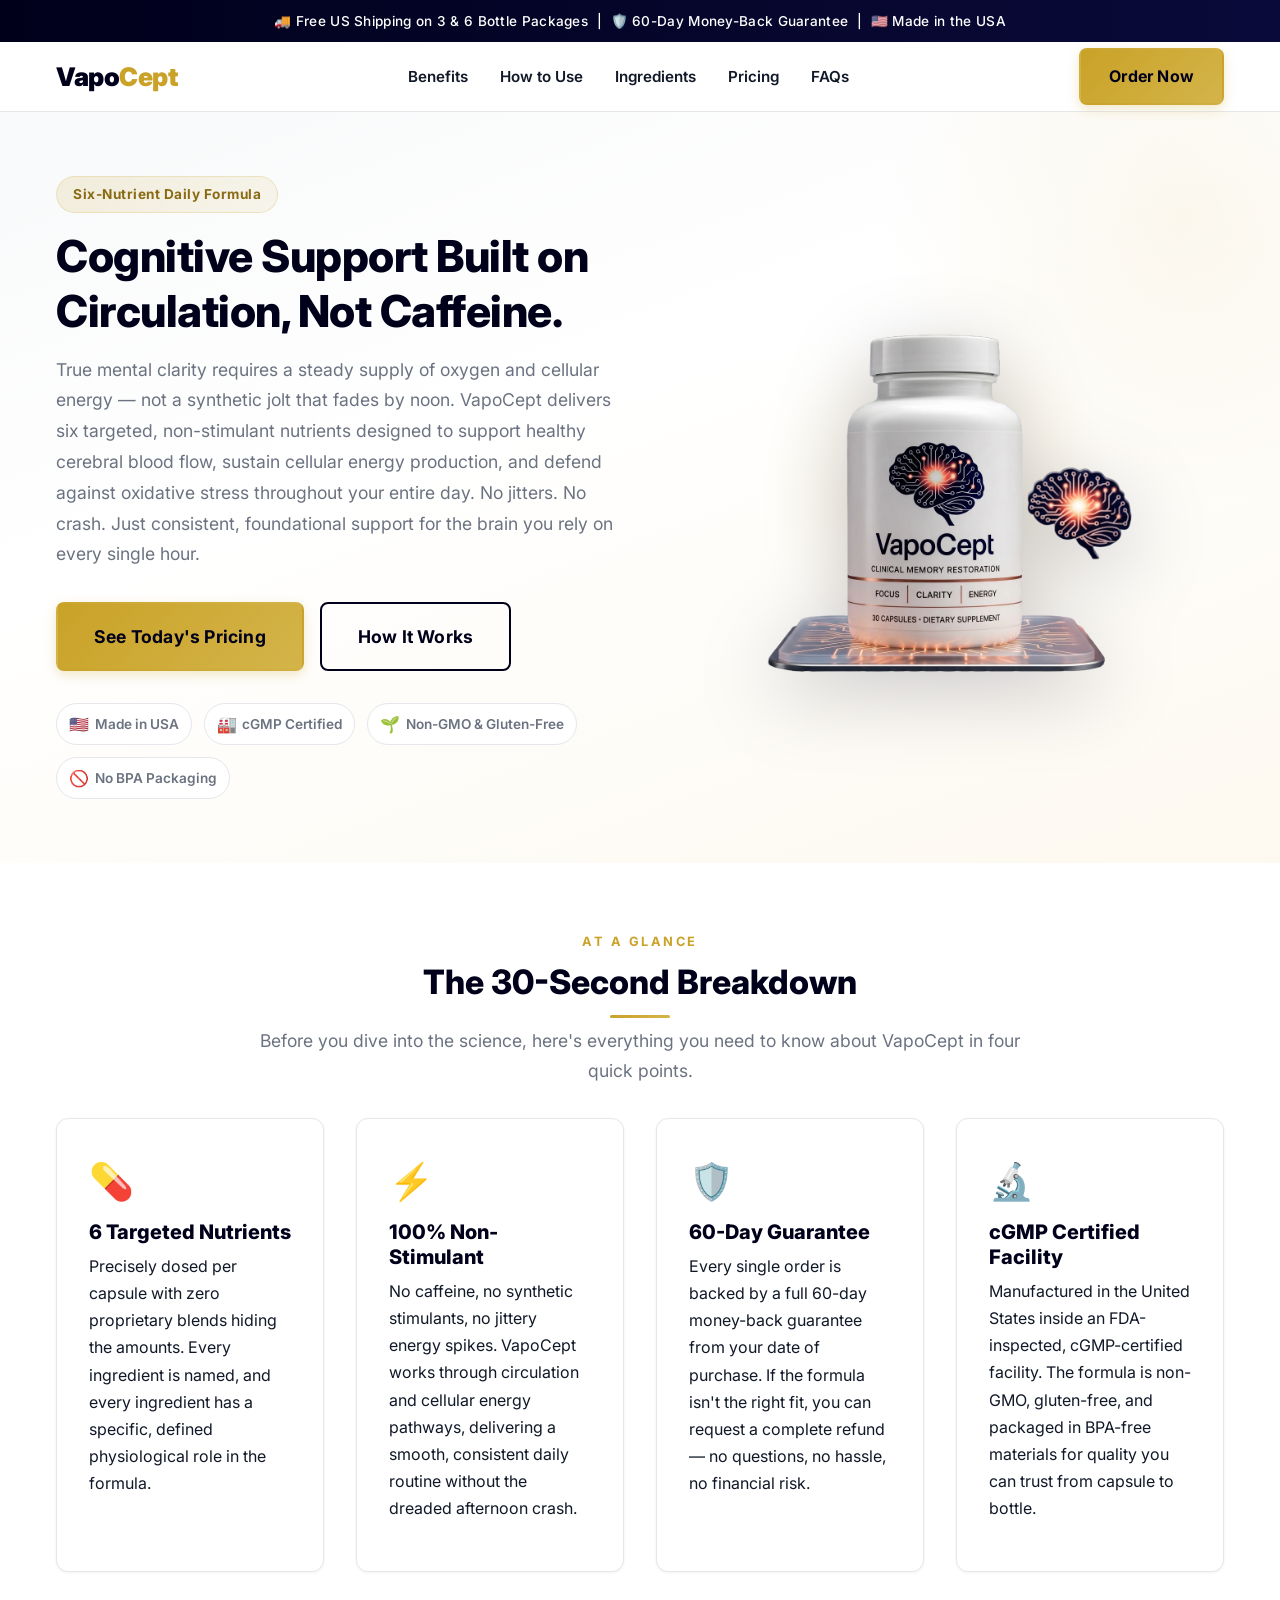
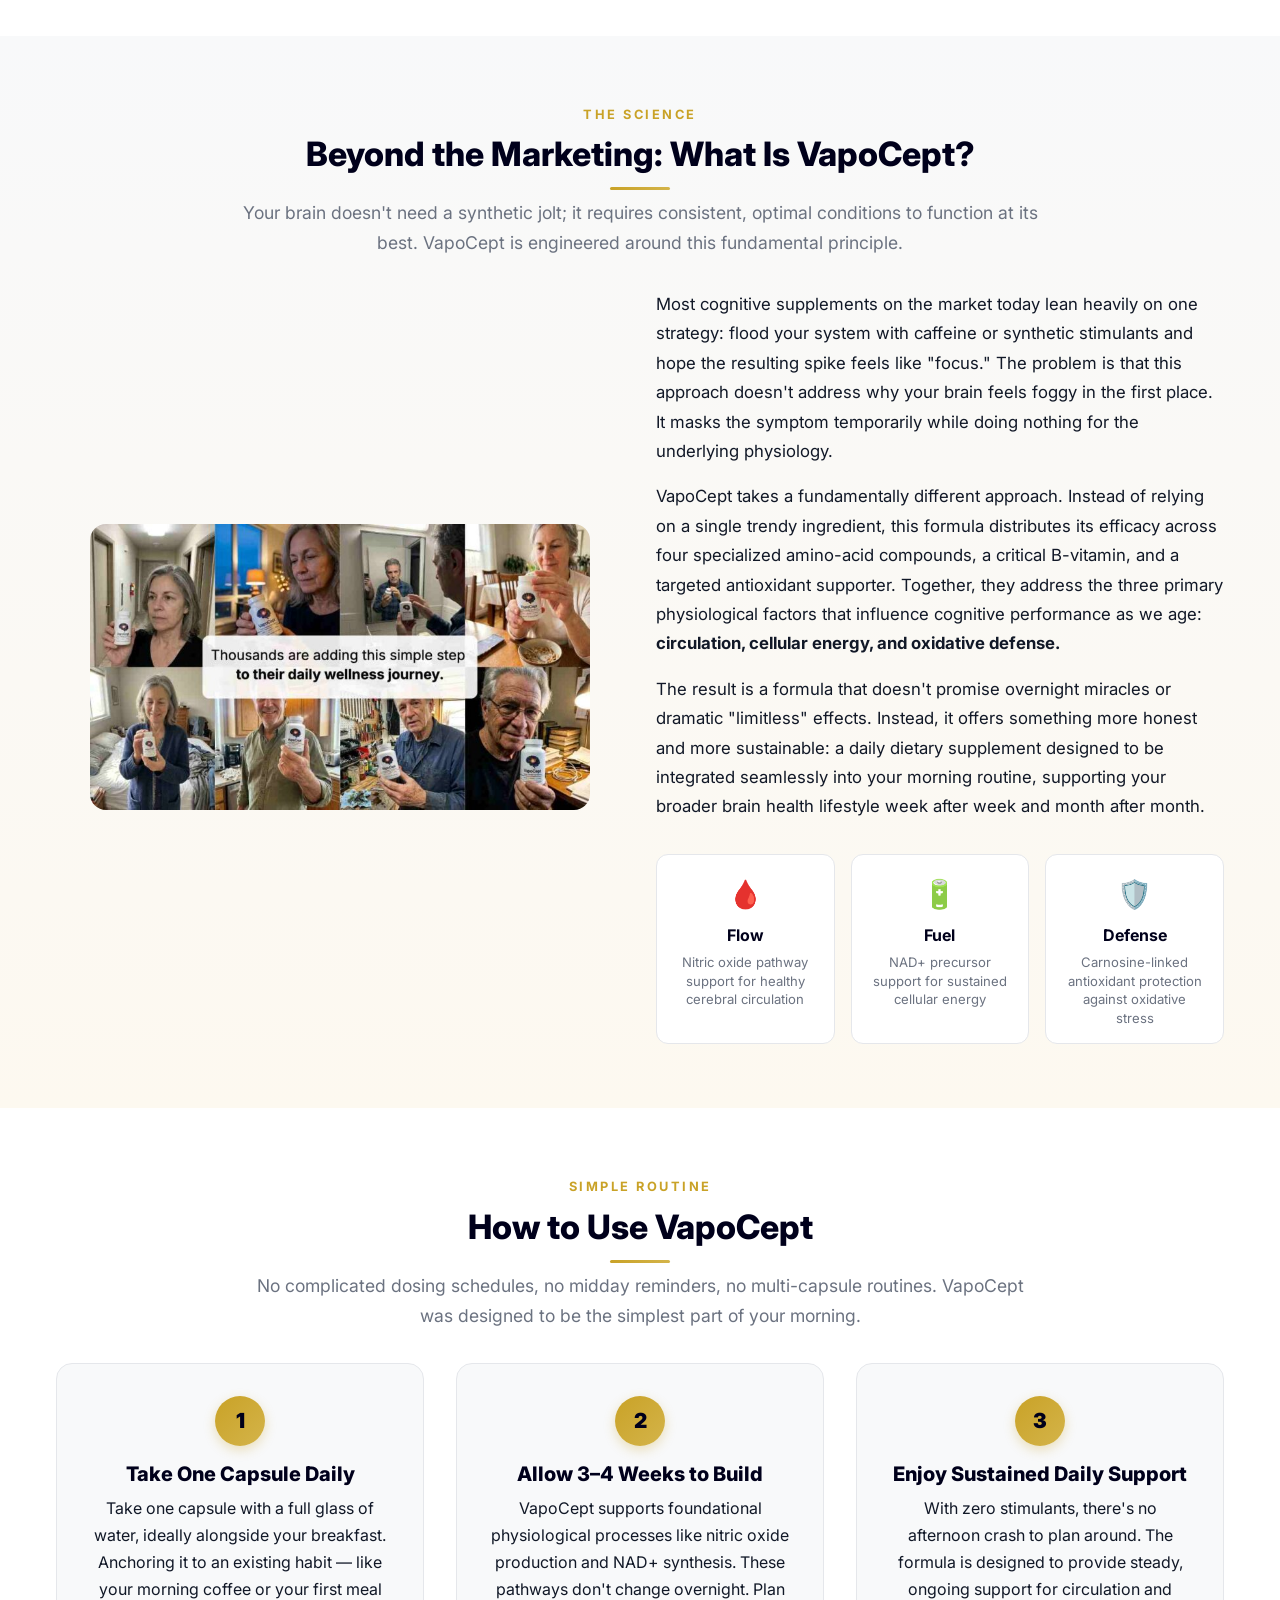
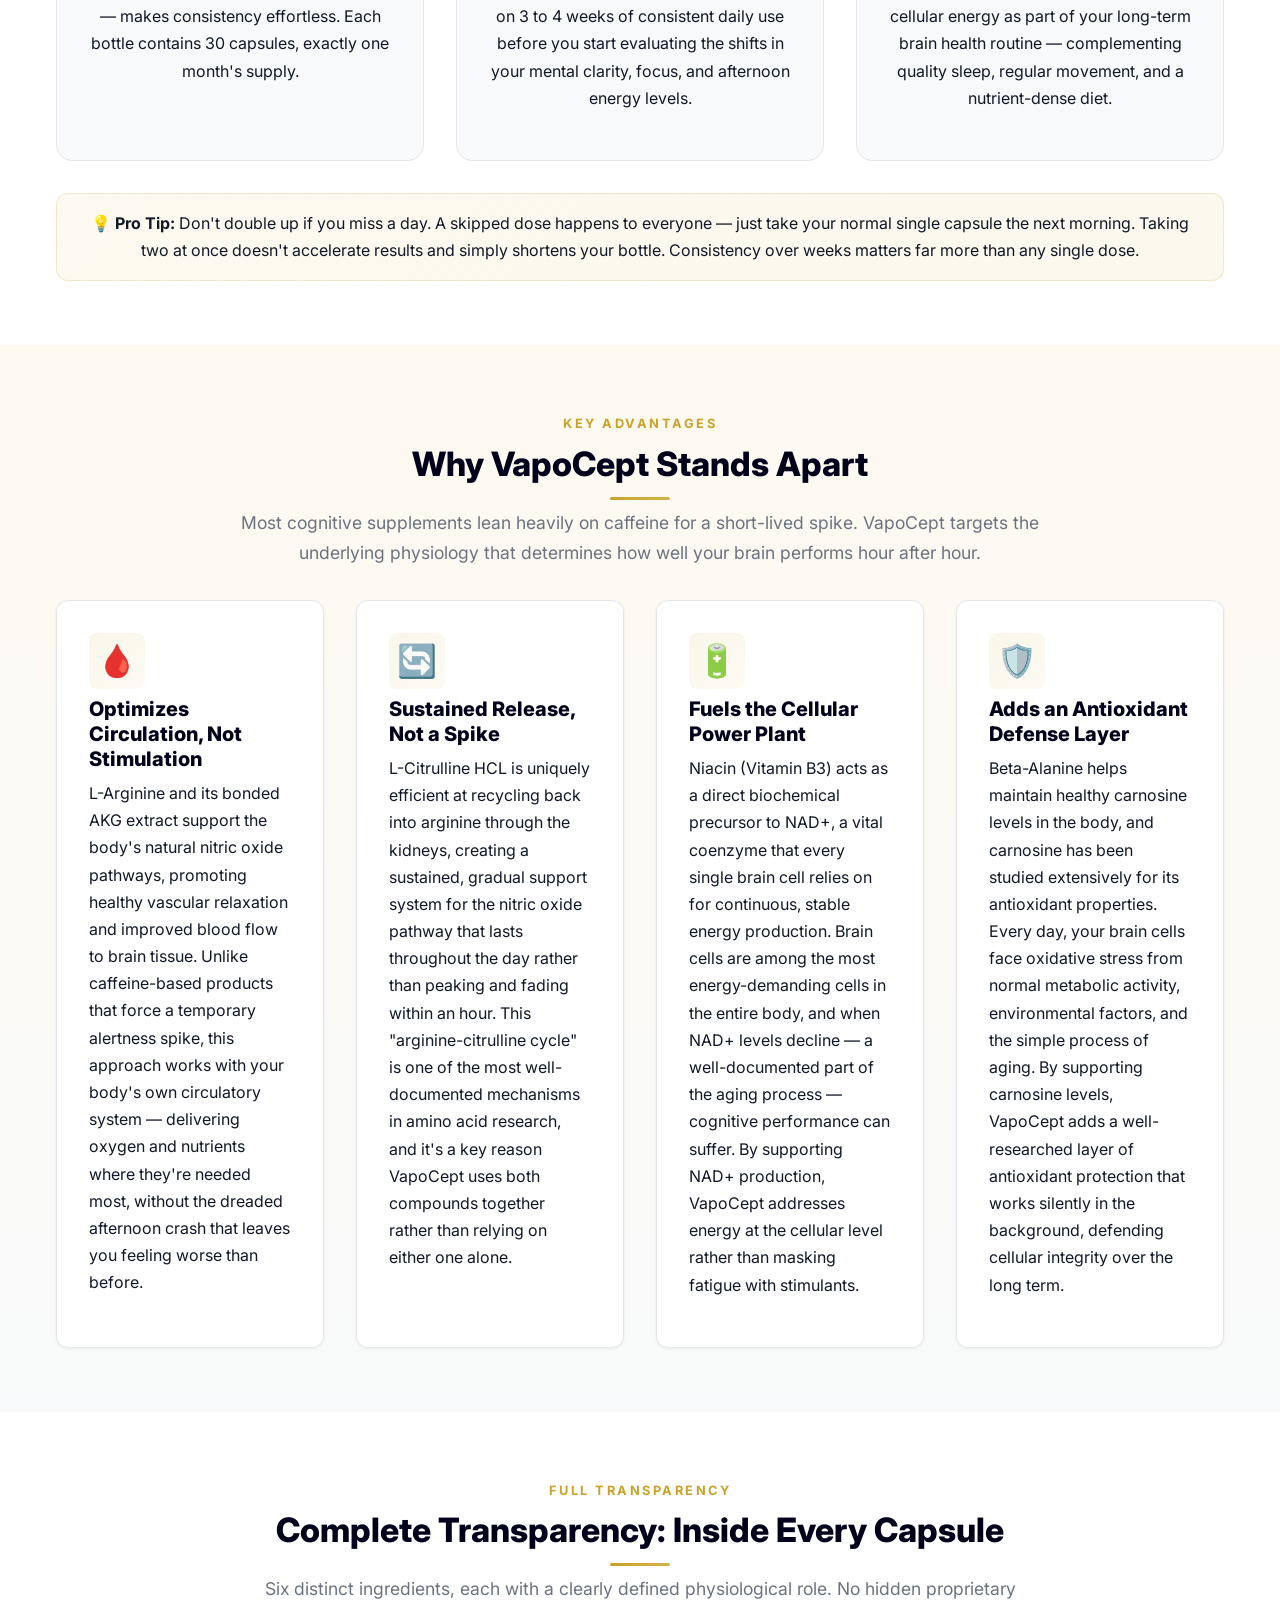
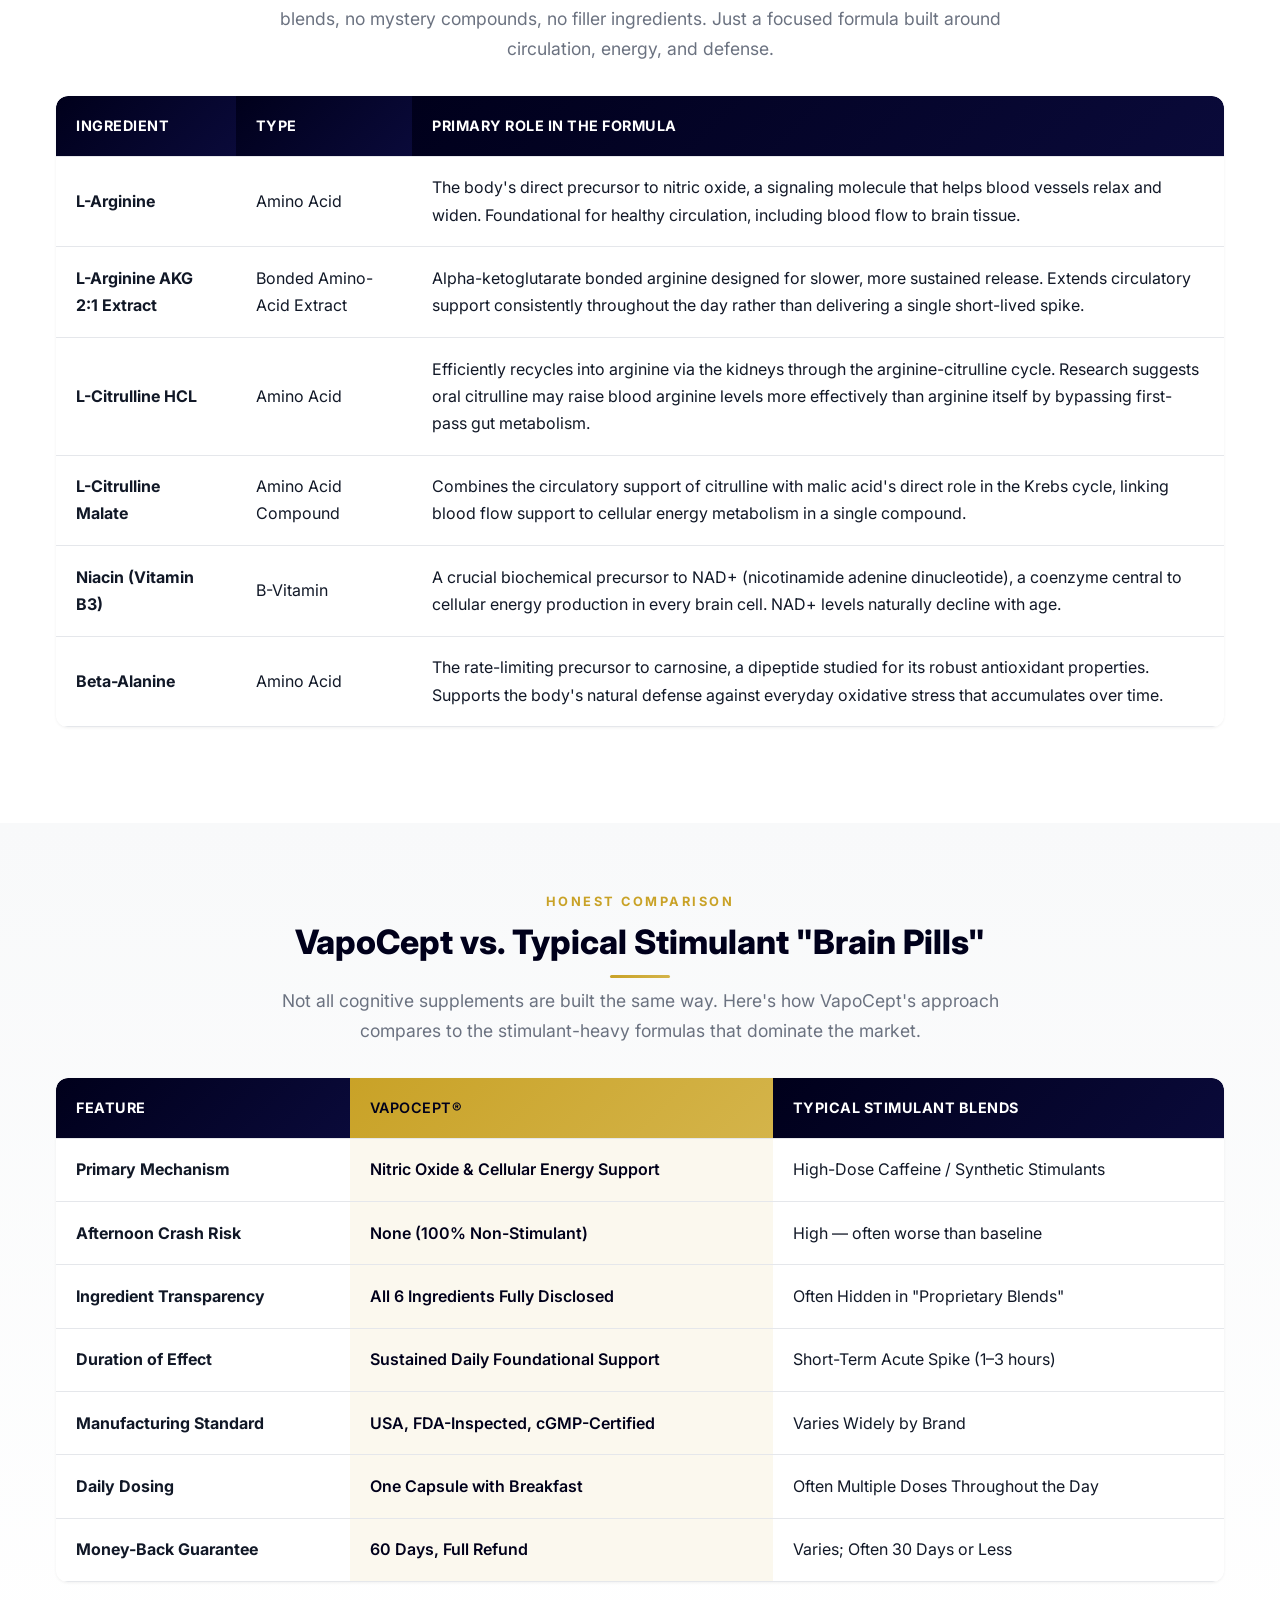
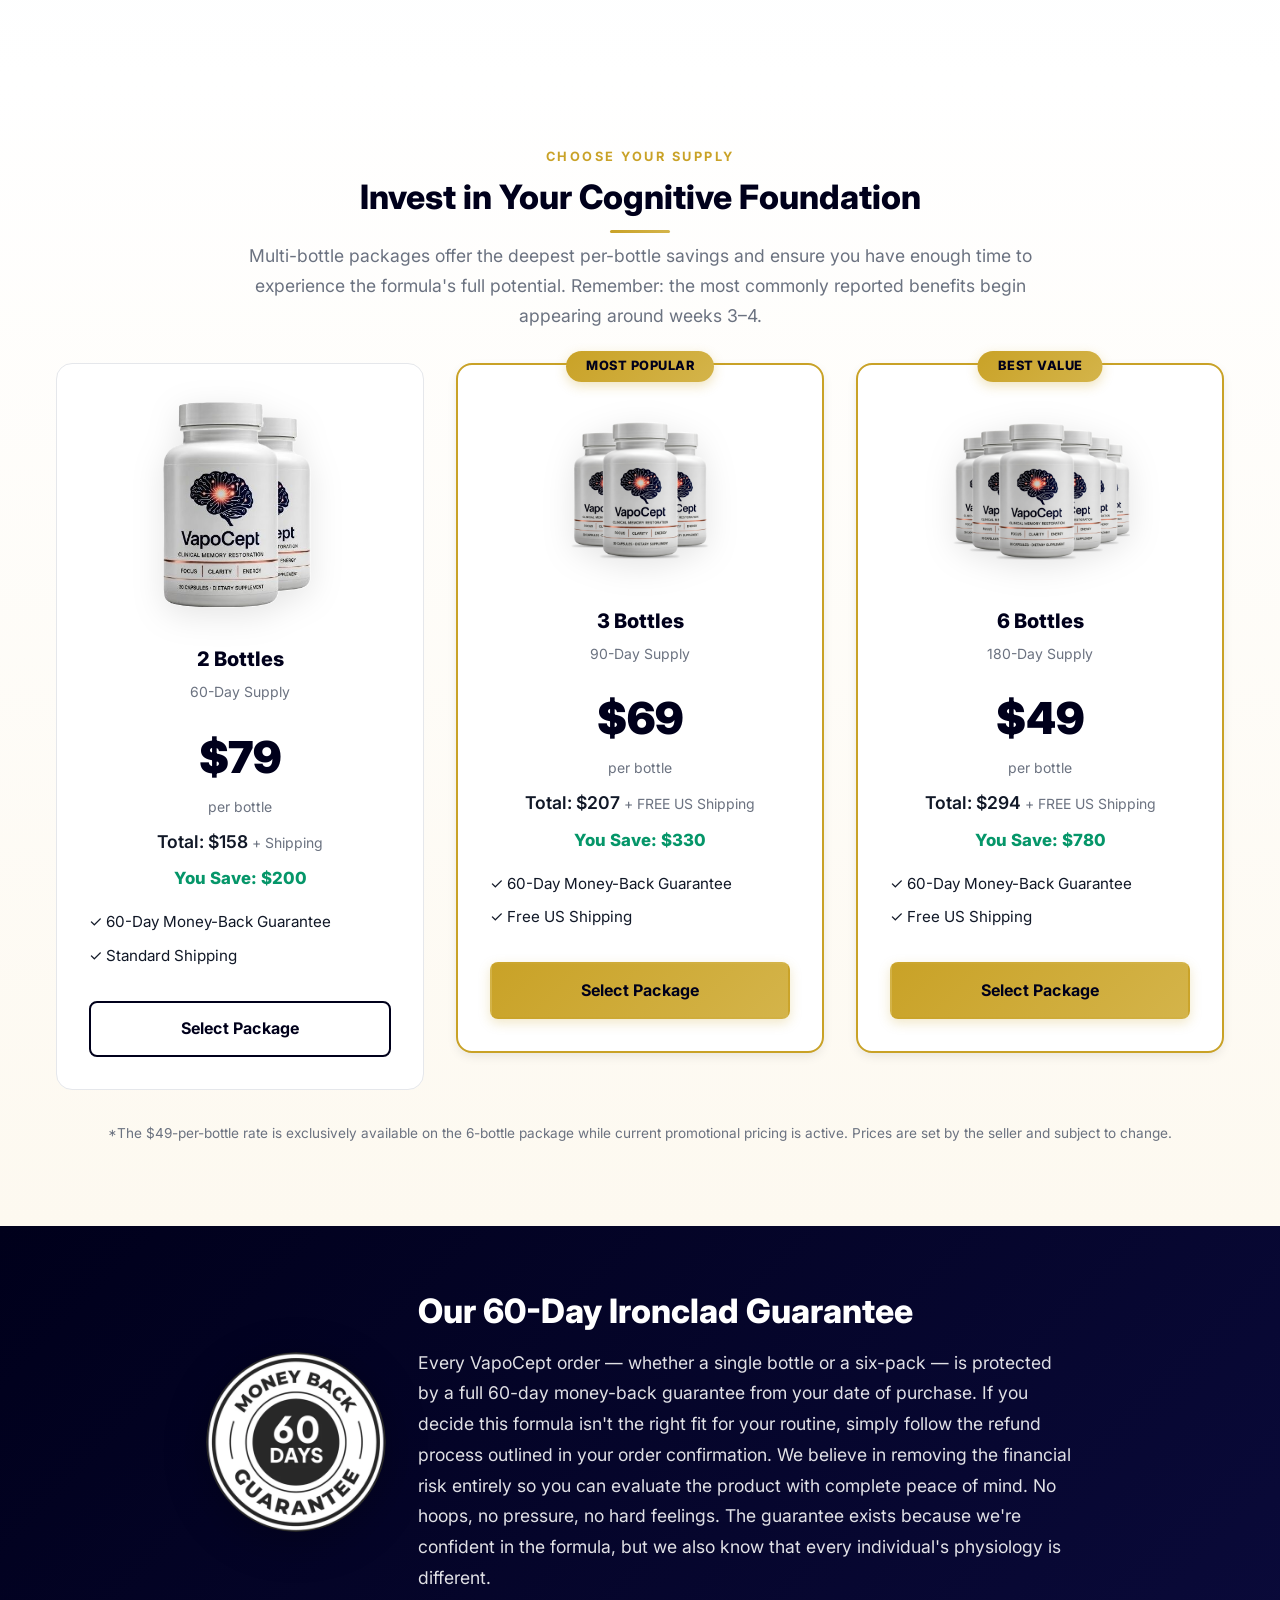
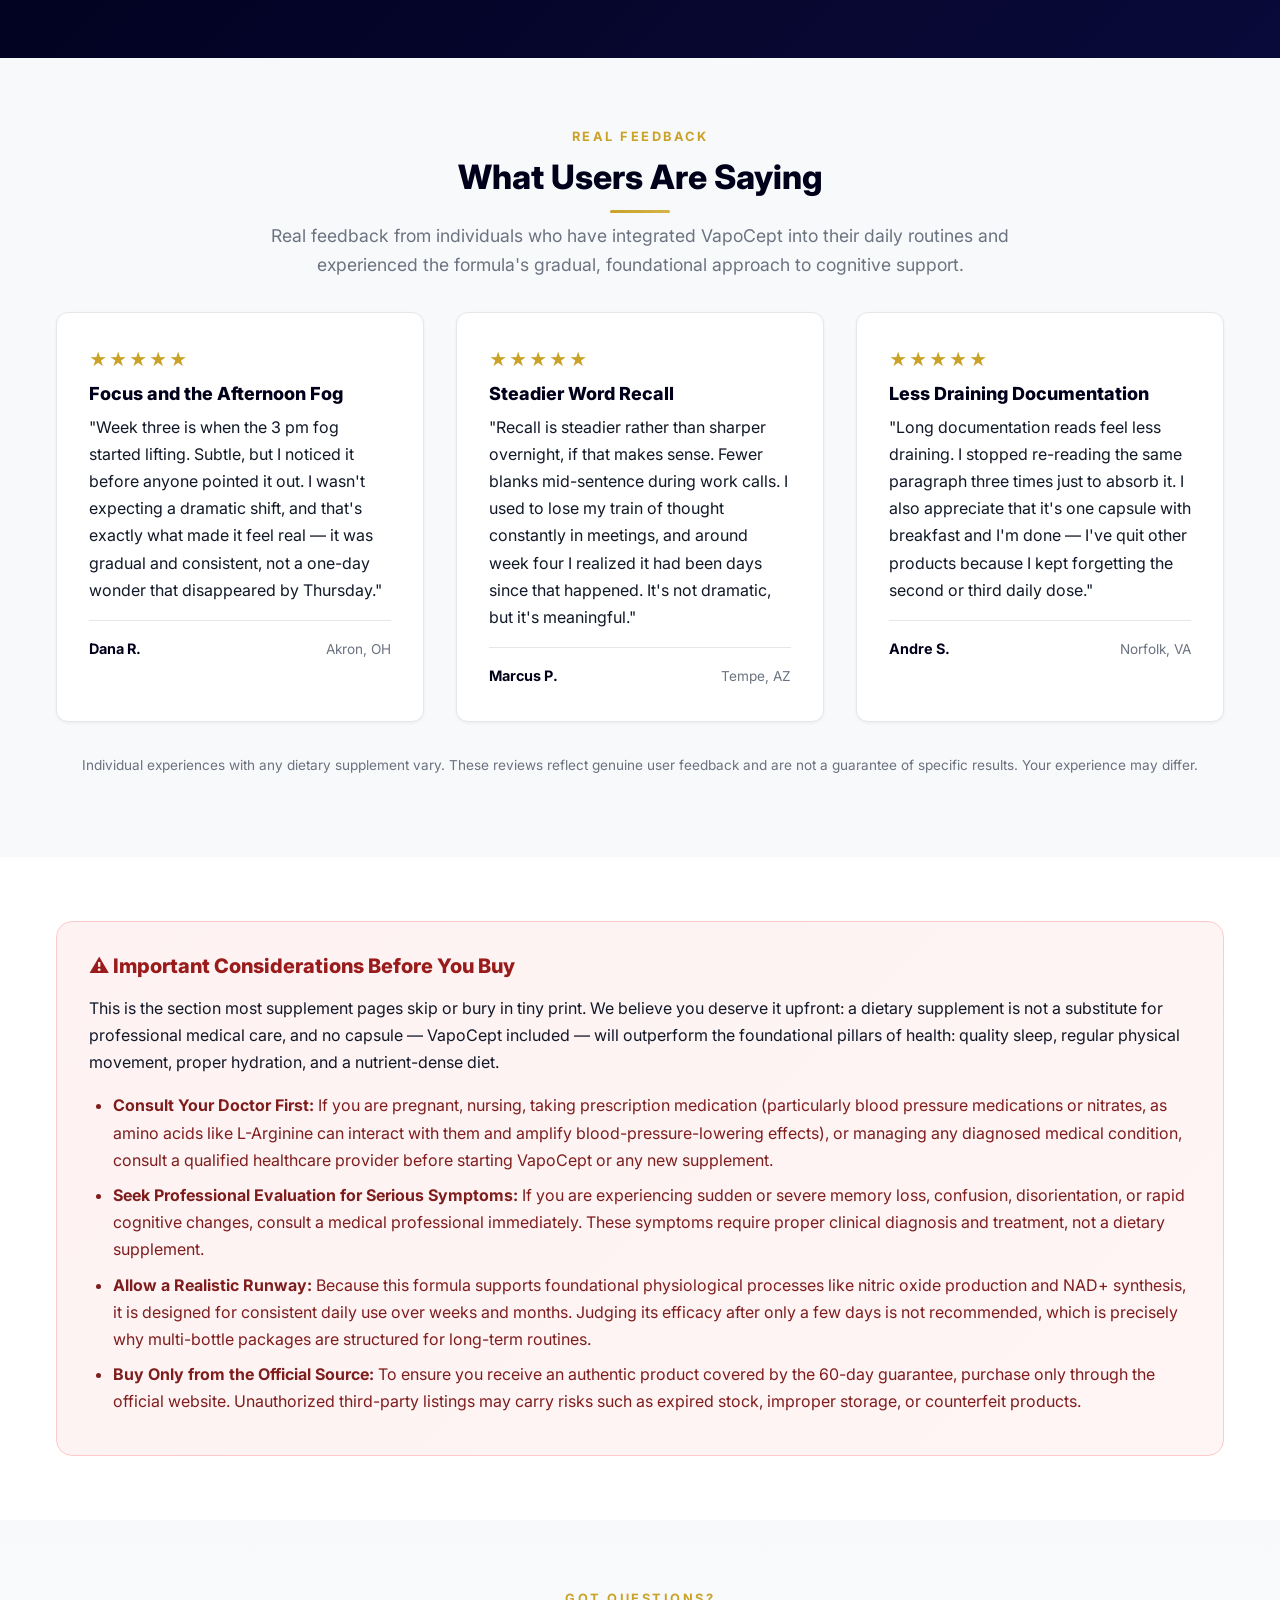
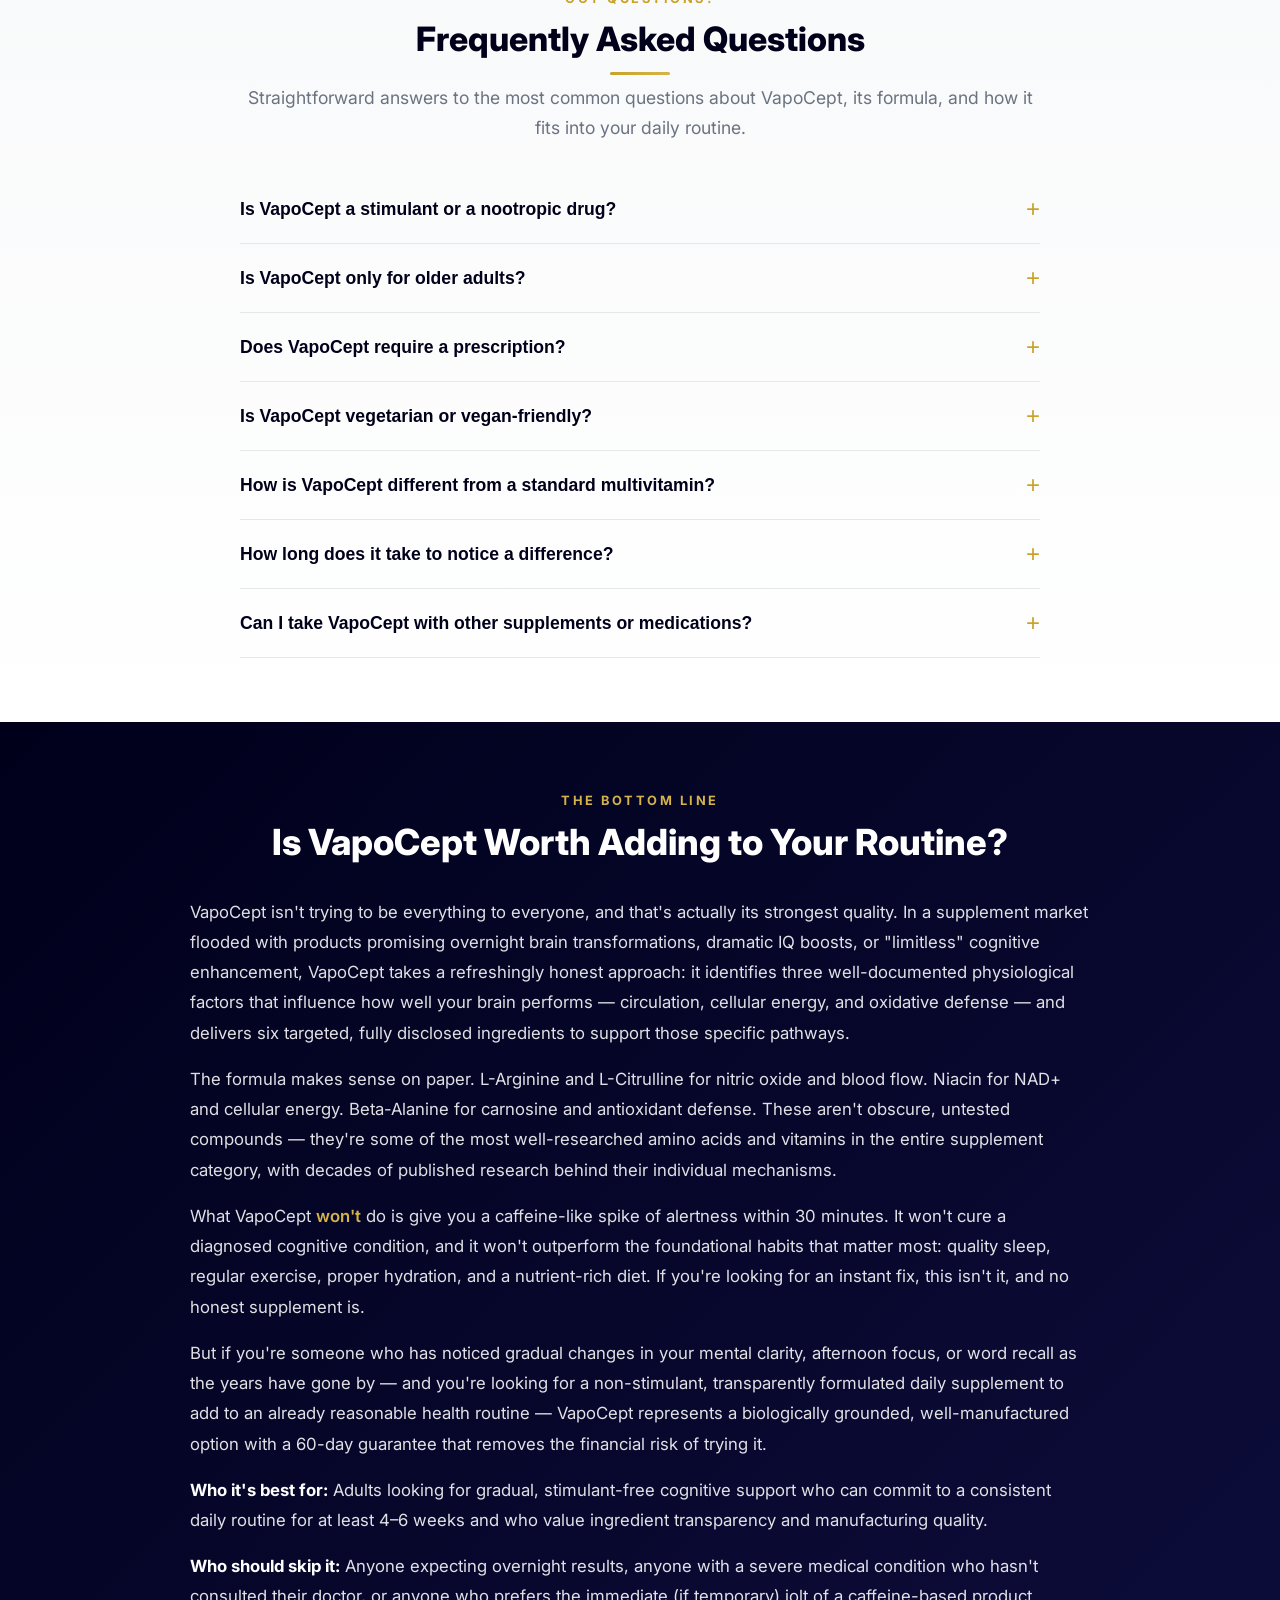
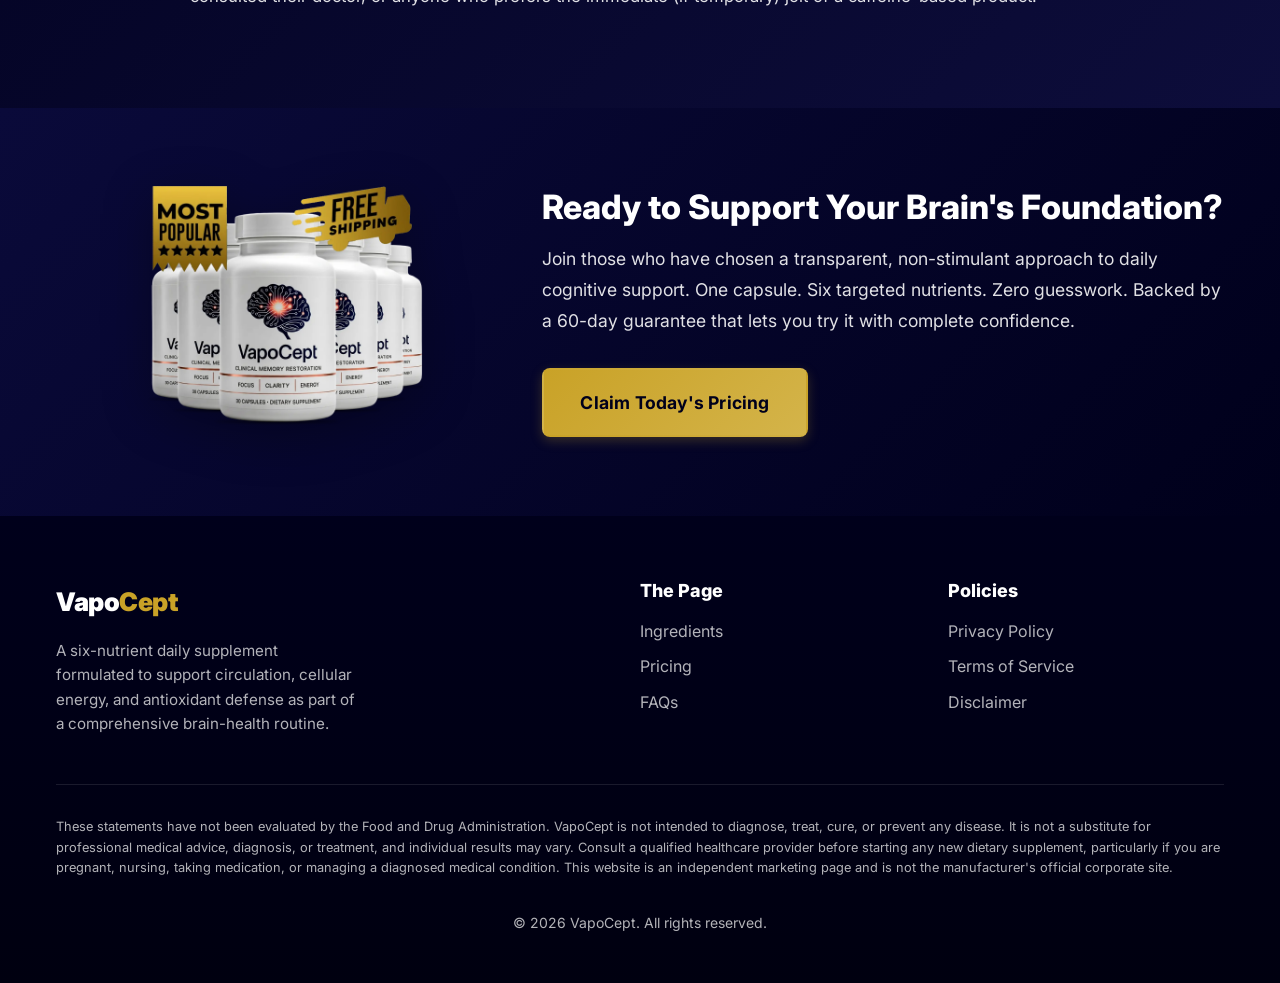
==== commit 5348483a: "Add files via upload" ====
--- a/index.html
+++ b/index.html
@@ -1,1118 +1,839 @@
-<!DOCTYPE html>
-<html  >
-<head>
-  <!-- Site made with Mobirise Website Builder v6.1.12, https://mobirise.com -->
-  <meta charset="UTF-8">
-  <meta http-equiv="X-UA-Compatible" content="IE=edge">
-  <meta name="generator" content="Mobirise v6.1.12, mobirise.com">
-  <meta name="twitter:card" content="summary_large_image"/>
-  <meta name="twitter:image:src" content="assets/images/index-meta.jpg">
-  <meta property="og:image" content="assets/images/index-meta.jpg">
-  <meta name="twitter:title" content="VapoCept™ - USA | Official Website">
-  <meta name="viewport" content="width=device-width, initial-scale=1, minimum-scale=1">
-  <link rel="shortcut icon" href="assets/images/favicon-128x128.png" type="image/x-icon">
-  <meta name="description" content="VapoCept is a daily non-stimulant cognitive wellness supplement formulated for adults who want to support healthy memory, focus, mental clarity, mental alertness, and overall brain wellness without relying on traditional stimulant-based ingredients.">
-  
-  
-  <title>VapoCept™ - USA | Official Website</title>
-  <link rel="stylesheet" href="assets/web/assets/mobirise-icons2/mobirise2.css">
-  <link rel="stylesheet" href="assets/web/assets/mobirise-icons/mobirise-icons.css">
-  <link rel="stylesheet" href="assets/bootstrap/css/bootstrap.min.css">
-  <link rel="stylesheet" href="assets/animatecss/animate.css">
-  <link rel="stylesheet" href="assets/dropdown/css/style.css">
-  <link rel="stylesheet" href="assets/socicon/css/styles.css">
-  <link rel="stylesheet" href="assets/theme/css/style.css">
-  <link rel="preload" href="https://fonts.googleapis.com/css?family=Roboto+Condensed:100,200,300,400,500,600,700,800,900,100i,200i,300i,400i,500i,600i,700i,800i,900i&display=swap" as="style" onload="this.onload=null;this.rel='stylesheet'">
-  <noscript><link rel="stylesheet" href="https://fonts.googleapis.com/css?family=Roboto+Condensed:100,200,300,400,500,600,700,800,900,100i,200i,300i,400i,500i,600i,700i,800i,900i&display=swap"></noscript>
-  <link rel="preload" as="style" href="assets/mobirise/css/mbr-additional.css?v=TzIaTg"><link rel="stylesheet" href="assets/mobirise/css/mbr-additional.css?v=TzIaTg" type="text/css">
- 
- 
-  <!-- =========================================================
-       PRIMARY SEO
-       ========================================================= -->
-
-  <title>VapoCept™ Reviews 2026 | Non-Stimulant Cognitive Support for Memory & Focus</title>
-
-  <meta
-    name="description"
-    content="VapoCept™ is a daily non-stimulant cognitive wellness supplement formulated for adults seeking nutritional support for memory, focus, mental clarity, mental alertness, healthy circulation and everyday cognitive performance."
-  >
-
-  <meta
-    name="keywords"
-    content="VapoCept, VapoCept reviews, VapoCept reviews 2026, VapoCept supplement, VapoCept official website, VapoCept ingredients, VapoCept benefits, VapoCept USA, cognitive support supplement, cognitive wellness supplement, non-stimulant cognitive support, memory support supplement, focus support supplement, mental clarity supplement, concentration support supplement, brain wellness supplement, mental alertness supplement, circulation support supplement"
-  >
-
-  <meta
-    name="author"
-    content="VapoCept"
-  >
-
-  <meta
-    name="robots"
-    content="index, follow, max-image-preview:large, max-snippet:-1, max-video-preview:-1"
-  >
-
-  <!-- =========================================================
-       CANONICAL
-       ========================================================= -->
-
-  <link
-    rel="canonical"
-    href="https://us-getvapocept.com/"
-  >
-
-  <!-- =========================================================
-       OPEN GRAPH / FACEBOOK
-       ========================================================= -->
-
-  <meta
-    property="og:type"
-    content="website"
-  >
-
-  <meta
-    property="og:url"
-    content="https://us-getvapocept.com/"
-  >
-
-  <meta
-    property="og:site_name"
-    content="VapoCept"
-  >
-
-  <meta
-    property="og:title"
-    content="VapoCept™ Reviews 2026 | Non-Stimulant Cognitive Support for Memory & Focus"
-  >
-
-  <meta
-    property="og:description"
-    content="Discover VapoCept™, a daily non-stimulant cognitive wellness formula designed to complement memory, focus, mental clarity, mental alertness, healthy circulation and everyday cognitive performance."
-  >
-
-  <!-- ACTUAL PRODUCT IMAGE FROM YOUR HTML -->
-  <meta
-    property="og:image"
-    content="https://us-getvapocept.com/assets/images/3-frascos-9-815x815.png"
-  >
-
-  <meta
-    property="og:image:alt"
-    content="VapoCept™ Advanced Non-Stimulant Cognitive Support"
-  >
-
-  <!-- =========================================================
-       TWITTER / X
-       ========================================================= -->
-
-  <meta
-    name="twitter:card"
-    content="summary_large_image"
-  >
-
-  <meta
-    name="twitter:url"
-    content="https://us-getvapocept.com/"
-  >
-
-  <meta
-    name="twitter:title"
-    content="VapoCept™ Reviews 2026 | Non-Stimulant Cognitive Support for Memory & Focus"
-  >
-
-  <meta
-    name="twitter:description"
-    content="VapoCept™ provides daily non-stimulant nutritional support for memory, focus, mental clarity, mental alertness, healthy circulation and everyday cognitive wellness."
-  >
-
-  <meta
-    name="twitter:image"
-    content="https://us-getvapocept.com/assets/images/3-frascos-9-815x815.png"
-  >
-
-  <meta
-    name="twitter:image:alt"
-    content="VapoCept™ Cognitive Wellness Supplement"
-  >
-    <!-- =========================================================
-       PRODUCT STRUCTURED DATA
-       ========================================================= -->
-
-  <script type="application/ld+json">
-  {
-    "@context": "https://schema.org",
-    "@type": "Product",
-    "@id": "https://us-getvapocept.com/#product",
-    "name": "VapoCept",
-    "url": "https://us-getvapocept.com/",
-    "image": [
-      "https://us-getvapocept.com/assets/images/3-frascos-9-815x815.png"
-    ],
-    "description": "VapoCept is a daily non-stimulant cognitive wellness supplement formulated for adults who want to support healthy memory, focus, mental clarity, mental alertness, healthy circulation and everyday cognitive performance.",
-    "brand": {
-      "@type": "Brand",
-      "name": "VapoCept"
-    },
-    "category": "Dietary Supplement",
-    "offers": {
-      "@type": "Offer",
-      "url": "https://us-getvapocept.com/",
-      "priceCurrency": "USD",
-      "price": "49.00",
-      "availability": "https://schema.org/InStock",
-      "itemCondition": "https://schema.org/NewCondition"
-    }
-  }
-  </script>
-
-  <!-- =========================================================
-       WEBSITE STRUCTURED DATA
-       ========================================================= -->
-
-  <script type="application/ld+json">
-  {
-    "@context": "https://schema.org",
-    "@type": "WebSite",
-    "@id": "https://us-getvapocept.com/#website",
-    "url": "https://us-getvapocept.com/",
-    "name": "VapoCept",
-    "description": "VapoCept daily non-stimulant cognitive wellness support."
-  }
-  </script>
-
-  <!-- =========================================================
-       ORGANIZATION / BRAND STRUCTURED DATA
-       ========================================================= -->
-
-  <script type="application/ld+json">
-  {
-    "@context": "https://schema.org",
-    "@type": "Organization",
-    "@id": "https://us-getvapocept.com/#organization",
-    "name": "VapoCept",
-    "url": "https://us-getvapocept.com/"
-  }
-  </script>
-  
-  
-</head>
-<body>
-  
-  <section data-bs-version="5.1" class="menu menu2 cid-tmA18yABu7" once="menu" id="menu2-s">
-    
-    <nav class="navbar navbar-dropdown navbar-fixed-top navbar-expand-lg">
-        <div class="container-fluid">
-            <div class="navbar-brand">
-                
-                <span class="navbar-caption-wrap"><a class="navbar-caption text-white text-primary display-2" href="https://mwebscout.com/13472/1458/2/?&subid=me">VapoCept™<br></a></span>
-            </div>
-            <button class="navbar-toggler" type="button" data-toggle="collapse" data-bs-toggle="collapse" data-target="#navbarSupportedContent" data-bs-target="#navbarSupportedContent" aria-controls="navbarNavAltMarkup" aria-expanded="false" aria-label="Toggle navigation">
-                <div class="hamburger">
-                    <span></span>
-                    <span></span>
-                    <span></span>
-                    <span></span>
-                </div>
-            </button>
-            <div class="collapse navbar-collapse" id="navbarSupportedContent">
-                <ul class="navbar-nav nav-dropdown" data-app-modern-menu="true"><li class="nav-item"><a class="nav-link link text-white text-primary display-7" href="index.html#content4-6v">About&nbsp;</a></li>
-                    <li class="nav-item"><a class="nav-link link text-white text-primary display-7" href="index.html#content9-6c">Ingredients</a>
-                    </li><li class="nav-item"><a class="nav-link link text-white text-primary display-7" href="index.html#content16-19">FAQ</a></li></ul>
-                
-                <div class="navbar-buttons mbr-section-btn"><a class="btn btn-primary display-4" href="https://mwebscout.com/13472/1458/2/?&subid=me"><span class="mbri-cart-add mbr-iconfont mbr-iconfont-btn"></span>ORDER NOW</a></div>
-            </div>
-        </div>
-    </nav>
-</section>
-
-<section data-bs-version="5.1" class="header11 cid-tmzZsiiIXk" id="header11-r">
-
-    
-
-    
-    
-
-    <div class="container">
-        <div class="row justify-content-center">
-            <div class="col-12 col-md-4 image-wrapper">
-                <a href="https://mwebscout.com/13472/1458/2/?&subid=me"><img class="w-100" src="assets/images/3-frascos-9-815x815.png" alt="  VapoCept: Advanced Non-Stimulant Cognitive Support"></a>
-            </div>
-            <div class="col-12 col-md">
-                <div class="text-wrapper text-center">
-                    <h1 class="mbr-section-title mbr-fonts-style mb-3 display-2"><strong>VapoCept:</strong><strong>Advanced Non-Stimulant Cognitive Support</strong></h1>
-                    <p class="mbr-text mbr-fonts-style display-7">VapoCept is a daily non-stimulant cognitive wellness supplement formulated for adults who want to support healthy memory, focus, mental clarity, mental alertness, and overall brain wellness without relying on traditional stimulant-based ingredients. Its carefully selected 7-ingredient formula combines L-Arginine, L-Arginine AKG, L-Citrulline HCL, L-Citrulline Malate, Niacin, Calcium, and Beta-Alanine to provide nutritional support for healthy circulation, normal nervous system function, energy metabolism, and everyday cognitive performance.<br><br>With its convenient daily capsule format, VapoCept offers a simple way to support your cognitive wellness routine without powders, special drinks, or a complicated supplement schedule. Its non-stimulant approach is designed to complement focus, mental clarity, concentration, healthy circulation, and everyday mental performance while fitting naturally into a balanced, health-conscious lifestyle.<br></p>
-                    <div class="mbr-section-btn mt-3"><a class="btn btn-primary display-7" href="https://mwebscout.com/13472/1458/2/?&subid=me"><span class="mobi-mbri mobi-mbri-cart-add mbr-iconfont mbr-iconfont-btn"></span> Buy Only For $49/Bottle</a></div>
-                </div>
-            </div>
-        </div>
-    </div>
-</section>
-
-<section data-bs-version="5.1" class="content4 cid-vixrSclEuD" id="content4-79">
-    
-
-    
-    
-    <div class="container">
-        <div class="row justify-content-center">
-            <div class="title col-md-12 col-lg-10">
-                <h3 class="mbr-section-title mbr-fonts-style align-center mb-4 display-2"><strong>VapoCept&nbsp;</strong><strong style="font-size: 2.8rem;">Customer Reviews</strong></h3>
-                
-                
-            </div>
-        </div>
-    </div>
-</section>
-
-<section data-bs-version="5.1" class="team2 cid-vsVY2h4f0n" xmlns="http://www.w3.org/1999/html" id="team2-9b">
-    
-
-    
-    
-    <div class="container">
-        <div class="item features-image">
-            <div class="item-wrapper">
-                <div class="row align-items-center">
-                    <div class="col-12 col-md-2">
-                        <div class="image-wrapper">
-                            <a href="https://mwebscout.com/13472/1458/2/?&subid=me"><img src="assets/images/images201-375x250.jpg" alt="Customer-1" data-slide-to="0" data-bs-slide-to="0"></a>
-                        </div>
-                    </div>
-                    <div class="col-12 col-md">
-                        <div class="card-box">
-                            <h5 class="card-title mbr-fonts-style m-0 mb-3 display-5"><strong>Jami M., Age 59 - Denver, Colorado</strong><br></h5>
-                            <h4 class="card-subtitle mbr-fonts-style mb-3 display-7"><strong>“I Feel Clearer, More Focused, and Mentally Present”</strong><br></h4>
-                            <p class="mbr-text mbr-fonts-style display-7">“I started taking it because I wanted daily support for focus and mental clarity without adding another complicated step to my routine. After making one capsule part of my morning routine, I began to feel more organized and mentally engaged throughout the day.<br>I appreciate being able to stay focused while handling appointments, conversations, errands, and everyday responsibilities. The simple capsule format is especially convenient, and I like that it provides a non-stimulant approach that fits easily into my daily wellness routine.”.”<br>⭐⭐⭐⭐⭐ <strong>Customer Experience</strong><br>
-                            </p>
-                            
-                        </div>
-                    </div>
-                </div>
-            </div>
-        </div>
-        <div class="item features-image">
-            <div class="item-wrapper">
-                <div class="row align-items-center">
-                    <div class="col-12 col-md-2">
-                        <div class="image-wrapper">
-                            <a href="https://mwebscout.com/13472/1458/2/?&subid=me"><img src="assets/images/images202-335x597.jpeg" alt="customer-2" data-slide-to="1" data-bs-slide-to="1"></a>
-                        </div>
-                    </div>
-                    <div class="col-12 col-md">
-                        <div class="card-box">
-                            <h5 class="card-title mbr-fonts-style m-0 mb-3 display-5"><strong>Nina W., Age 57 - Dallas, Texas</strong></h5>
-                            <h4 class="card-subtitle mbr-fonts-style mb-3 display-4"><strong>“My concentration is stronger and my thoughts feel more organized.”</strong></h4>
-                            <p class="mbr-text mbr-fonts-style display-7">“I used to lose my train of thought while reading or planning my day, which could make simple responsibilities feel more frustrating. Since incorporating it consistently into my routine, I feel more focused and mentally organized when moving from one task to another.<br>Paying bills, organizing errands, reading, and staying engaged in conversations all feel more manageable. I also appreciate the non-stimulant approach, which makes it easy to include as part of my everyday wellness routine.”<br>⭐⭐⭐⭐⭐ Customer Experience<br>
-                            </p>
-                            
-                        </div>
-                    </div>
-                </div>
-            </div>
-        </div>
-        <div class="item features-image">
-            <div class="item-wrapper">
-                <div class="row align-items-center">
-                    <div class="col-12 col-md-2">
-                        <div class="image-wrapper">
-                            <a href="https://mwebscout.com/13472/1458/2/?&subid=me"><img src="assets/images/images-375x471.jpg" alt="customer-3" data-slide-to="2" data-bs-slide-to="2"></a>
-                        </div>
-                    </div>
-                    <div class="col-12 col-md">
-                        <div class="card-box">
-                            <h5 class="card-title mbr-fonts-style m-0 mb-3 display-5"><strong>Luck.S, Age 64 - Charlotte, North Carolina</strong></h5>
-                            <h4 class="card-subtitle mbr-fonts-style mb-3 display-4"><strong>“I Feel Sharper and More Confident in My Memory”</strong></h4>
-                            <p class="mbr-text mbr-fonts-style display-7">“I decided to try it because I wanted convenient daily support for memory, focus, and mental clarity. I was especially interested in a formula that could fit naturally into my routine without powders, drinks, or multiple servings throughout the day.<br>Since using it consistently, I feel more mentally engaged during conversations, family activities, and everyday errands. I appreciate the simple one-capsule format and the non-stimulant approach, which makes it easy to include alongside the other healthy habits in my daily routine.”
-<br>⭐⭐⭐⭐⭐ Customer Experience<br></p>
-                            
-                        </div>
-                    </div>
-                </div>
-            </div>
-        </div>
-    </div>
-</section>
-
-<section data-bs-version="5.1" class="content4 cid-tmIwfc7iXI" id="content4-1u">
-    
-
-    
-    
-    <div class="container">
-        <div class="row justify-content-center">
-            <div class="title col-md-12 col-lg-12">
-                <h3 class="mbr-section-title mbr-fonts-style align-center mb-4 display-1"><div><strong>Limited Time Special Pricing - Act Now!</strong></div></h3>
-                <h4 class="mbr-section-subtitle align-center mbr-fonts-style mb-4 display-5"><strong>Secure Your Reserved VapoCept While Stocks Last</strong></h4>
-                
-            </div>
-        </div>
-    </div>
-</section>
-
-<section data-bs-version="5.1" class="content2 cid-vmx66VdD2O" id="content2-7g">
-    
-    
-    <div class="container">
-        
-        <div class="row mt-4">
-            <div class="item features-image сol-12 col-md-6 col-lg-4">
-                <div class="item-wrapper">
-                    <div class="item-img">
-                        <a href="https://mwebscout.com/13472/1458/2/?&subid=me"><img src="assets/images/screenshot202026-08-2720130822-310x723.png" alt="VapoCept suppliment 2 Bottle Pack" title=""></a>
-                    </div>
-                    
-                    
-                </div>
-            </div>
-            <div class="item features-image сol-12 col-md-6 col-lg-4">
-                <div class="item-wrapper">
-                    <div class="item-img">
-                        <a href="https://mwebscout.com/13472/1458/2/?&subid=me"><img src="assets/images/screenshot202026-08-2720130830-293x748.png" alt="VapoCept 6 Bottle Pack" title=""></a>
-                    </div>
-                    
-                    
-                </div>
-            </div>
-            <div class="item features-image сol-12 col-md-6 col-lg-4">
-                <div class="item-wrapper">
-                    <div class="item-img">
-                        <a href="https://mwebscout.com/13472/1458/2/?&subid=me"><img src="assets/images/screenshot202026-08-2720130838-310x752.png" alt="VapoCept 3 Bottle Pack" title=""></a>
-                    </div>
-                    
-                    
-                </div>
-            </div>
-
-        </div>
-    </div>
-</section>
-
-<section data-bs-version="5.1" class="content4 cid-vsW4vNpzA4" id="content4-9g">
-    
-
-    
-    
-    <div class="container">
-        <div class="row justify-content-center">
-            <div class="title col-md-12 col-lg-6">
-                <h3 class="mbr-section-title mbr-fonts-style align-center mb-4 display-2"><strong>What is VapoCept Suppliment?</strong></h3>
-                
-                
-            </div>
-        </div>
-    </div>
-</section>
-
-<section data-bs-version="5.1" class="content5 cid-vrTm2ADzPf" id="content5-8k">
-    
-    <div class="container">
-        <div class="row justify-content-center">
-            <div class="col-md-12 col-lg-10">
-                
-                
-                <p class="mbr-text mbr-fonts-style display-7">VapoCept is a daily <strong>non-stimulant cognitive wellness supplement</strong> formulated for adults who want to support healthy memory, focus, mental clarity, mental alertness, and everyday cognitive performance. Its convenient capsule format makes it easy to incorporate into a consistent wellness routine for adults who want cognitive support without relying on a traditional stimulant-based approach.
-<br>
-<br>Occasional mental fatigue, difficulty staying focused, or feeling mentally scattered during a busy day can make reading, conversations, planning, work, and everyday responsibilities more challenging. VapoCept provides targeted nutritional support for several processes involved in normal cognitive and nervous system function, helping complement the body's natural mechanisms for maintaining mental alertness and cognitive wellness.
-<br>
-<br>VapoCept features a carefully selected combination of L-Arginine, L-Arginine AKG, L-Citrulline HCL, L-Citrulline Malate, Niacin, Calcium, and Beta-Alanine. These ingredients provide complementary nutritional support for healthy circulation, normal energy metabolism, nervous system function, cellular processes, and everyday physical and mental performance. Together, they create a multi-pathway approach to cognitive wellness rather than focusing on a single aspect of mental performance.
-<br>
-<br><strong>A Focused Approach Without Traditional Stimulants</strong><br>
-<br>One of the distinguishing features of VapoCept is its<strong> non-stimulant </strong>positioning. Rather than depending on traditional stimulant ingredients for cognitive support, its formula focuses on nutritional pathways associated with healthy circulation, normal energy metabolism, nervous system function, and everyday cognitive wellness. This makes it a practical option for adults who prefer a straightforward cognitive wellness routine without making stimulants the central focus of their supplementation.
-<br>
-<br><strong>Supports Healthy Circulation</strong><br>
-<br>Healthy circulation is an important component of overall wellness. VapoCept includes several amino-acid ingredients involved in the body's natural nitric oxide pathways, including L-Arginine and L-Citrulline. These ingredients provide nutritional support for normal blood-flow pathways and healthy circulation, complementing the formula's broader focus on cognitive and cardiovascular wellness.
-<br>
-<br>VapoCept is also designed for adults who want to remain mentally engaged throughout busy and demanding days. Whether you're working, reading, organizing your schedule, managing household responsibilities, participating in conversations, or enjoying hobbies, maintaining healthy attention and mental clarity can support an active and productive lifestyle.
-<br>
-<br>Unlike complicated supplement routines that require powders, prepared drinks, or multiple products, VapoCept offers convenient daily support in an easy-to-take capsule. Its simple format makes it practical to incorporate into a morning or daily wellness routine alongside balanced nutrition, regular movement, adequate hydration, quality sleep, and other healthy habits.
-<br>
-<br>With consistent use as directed, VapoCept is designed to complement healthy cognitive function, concentration, mental alertness, circulation, and overall brain wellness. Individual experiences may vary, and dietary supplements work best as part of a broader lifestyle that supports long-term cognitive and physical health.
-<br>
-<br>For adults seeking non-stimulant cognitive support for memory, focus, mental clarity, concentration, healthy circulation, and everyday mental performance, VapoCept offers a convenient multi-ingredient approach that can fit naturally into a consistent daily wellness routine.
-<br>&nbsp;<br></p>
-            </div>
-        </div>
-    </div>
-</section>
-
-<section data-bs-version="5.1" class="content4 cid-vrTDVktnIe" id="content4-8q">
-    
-
-    
-    
-    <div class="container">
-        <div class="row justify-content-center">
-            <div class="title col-md-12 col-lg-10">
-                <h3 class="mbr-section-title mbr-fonts-style align-center mb-4 display-2"><strong>Benefits Of VapoCept Suppliment</strong></h3>
-                
-                
-            </div>
-        </div>
-    </div>
-</section>
-
-<section data-bs-version="5.1" class="content5 cid-vixzSzA3Qo" id="content5-7d">
-    
-    <div class="container">
-        <div class="row justify-content-center">
-            <div class="col-md-12 col-lg-10">
-                
-                
-                <p class="mbr-text mbr-fonts-style display-7">VapoCept provides comprehensive, non-stimulant cognitive support for adults who want to maintain healthy memory, focus, mental clarity, concentration, and mental alertness while staying engaged in the activities, conversations, responsibilities, and relationships that matter most. Its carefully selected formula is designed to complement healthy circulation, normal nervous system function, everyday mental performance, and overall brain wellness as part of a consistent, healthy lifestyle.&nbsp;<br></p>
-            </div>
-        </div>
-    </div>
-</section>
-
-<section data-bs-version="5.1" class="content8 cid-vixAten3ic" id="content8-7e">
-    
-    <div class="container">
-        <div class="row justify-content-center">
-            <div class="counter-container col-md-12 col-lg-10">
-                
-                <div class="mbr-text mbr-fonts-style display-7">
-                    <div><span style="font-size: 22.7657px;"><strong><br></strong></span></div><ul>
-                        <li><span style="font-size: 22.7657px;"><strong>Supports Healthy Memory </strong>– Provides nutritional support for everyday memory function, helping complement recall, learning, and the ability to stay organized during daily activities.</span></li><li><span style="font-size: 22.7657px;"><strong>&nbsp;Supports Daily Focus</strong> –Helps complement attention and mental engagement while reading, working, communicating, planning, or completing everyday responsibilities.</span></li><li><span style="font-size: 22.7657px;"><strong>Promotes Mental Clarity </strong>– Supports healthy cognitive function and clear thinking, helping you remain mentally engaged and organized throughout the day.</span></li><li><span style="font-size: 22.7657px;"><strong>Encourages Better Concentration</strong> –Provides daily nutritional support for maintaining attention during mentally demanding activities and tasks that require sustained engagement.</span></li><li><span style="font-size: 22.7657px;"><strong>Supports Healthy Circulation</strong> –Includes L-Arginine and L-Citrulline ingredients that support the body's natural circulation-related pathways and healthy blood-flow function.</span></li><li><span style="font-size: 22.7657px;"><strong>Supports Mental Energy &amp; Alertness</strong> –Provides nutritional support for normal energy metabolism and everyday cognitive wellness, helping support an active and attentive mindset.</span></li><li><span style="font-size: 22.7657px;"><strong>Supports Normal Nervous System Function</strong> –Includes nutrients such as Niacin and Calcium that contribute to normal nervous system function and cellular processes.</span></li><li><span style="font-size: 22.7657px;"><strong>Supports Everyday Mental Performance</strong> – Complements cognitive wellness during conversations, reading, work, errands, planning, hobbies, and other activities requiring attention and mental engagement.</span></li><li><span style="font-size: 22.7657px;"><strong>Supports Healthy Cognitive Aging</strong> –Designed around nutritional and circulation-related pathways rather than relying on traditional stimulant-based ingredients, making it suitable for adults seeking a different approach to daily cognitive wellness.</span></li><li><span style="font-size: 22.7657px;"><strong>Convenient Daily Cognitive Support</strong> –The easy-to-take capsule format makes VapoCept simple to incorporate into a consistent wellness routine without powders, special drinks, or complicated preparation.</span></li>
-                    </ul>
-                </div>
-            </div>
-        </div>
-    </div>
-</section>
-
-<section data-bs-version="5.1" class="content5 cid-vtu2rtMF2R" id="content5-9u">
-    
-    <div class="container">
-        <div class="row justify-content-center">
-            <div class="col-md-12 col-lg-10">
-                
-                
-                <p class="mbr-text mbr-fonts-style display-7">Together, these benefits reflect VapoCept's multi-pathway approach to daily cognitive wellness—supporting memory, focus, mental clarity, concentration, healthy circulation, nervous system function, and mental alertness without making traditional stimulants the centerpiece of the formula.<br></p>
-            </div>
-        </div>
-    </div>
-</section>
-
-<section data-bs-version="5.1" class="content4 cid-vsWbdLvEQ1" id="content4-9k">
-    
-
-    
-    
-    <div class="container">
-        <div class="row justify-content-center">
-            <div class="title col-md-12 col-lg-9">
-                <h3 class="mbr-section-title mbr-fonts-style align-center mb-4 display-2"><strong>VapoCept- 100% Quality Assurance</strong></h3>
-                <h4 class="mbr-section-subtitle align-center mbr-fonts-style mb-4 display-5">Quality and consistency are central to every bottle of VapoCept. The formula is manufactured in the USA at a GMP-certified facility, following controlled manufacturing practices designed to support ingredient quality, purity, consistency, and product reliability.<div><br></div><div>Every stage of production receives careful attention, from ingredient sourcing and formula preparation to encapsulation, quality control, and final packaging. This careful approach helps maintain consistent production standards from one serving to the next, giving you a convenient non-stimulant cognitive wellness formula that can fit confidently into your daily routine.</div></h4>
-                
-            </div>
-        </div>
-    </div>
-</section>
-
-<section data-bs-version="5.1" class="image3 cid-vtucL0eKz3" id="image3-9y">
-    
-
-    
-    
-
-    <div class="container">
-        <div class="row justify-content-center">
-            <div class="col-12 col-lg-10">
-                <div class="image-wrapper">
-                    <img src="assets/images/vapocept-quality-assurance-768x193.webp" alt="vAPOCEPT GURANTEE">
-                    
-                </div>
-            </div>
-        </div>
-    </div>
-</section>
-
-<section data-bs-version="5.1" class="content5 cid-tnOuGhRGpc" id="content5-2k">
-    
-    <div class="container">
-        <div class="row justify-content-center">
-            <div class="col-md-12 col-lg-10">
-                <h3 class="mbr-section-title mbr-fonts-style mb-4 display-2"><div><strong>How Does VapoCeptWork?</strong></div></h3>
-                
-                <p class="mbr-text mbr-fonts-style display-7"><br>VapoCept uses a multi-ingredient, non-stimulant approach to provide nutritional support for memory, focus, mental clarity, healthy circulation, energy metabolism, and normal nervous system function. Rather than depending on a single ingredient or traditional stimulant-based approach, its formula combines several nutrients and amino acids that support different aspects of everyday cognitive and physical wellness.
-<br>
-<br>L-Arginine, L-Arginine AKG, L-Citrulline HCL, and L-Citrulline Malate are included to support the body's natural nitric oxide pathways and healthy circulation. L-Citrulline can contribute to the body's availability of L-Arginine, while L-Arginine is involved in nitric oxide production. Together, these ingredients provide nutritional support for normal blood-flow pathways and circulation, complementing VapoCept's broader approach to cognitive and cardiovascular wellness.
-<br>
-<br>Niacin contributes to normal energy-yielding metabolism and normal nervous system function. These nutritional roles support the body's natural processes involved in energy production and everyday physiological function. Calcium also plays an important role in normal neurotransmission and nerve function, providing additional nutritional support for healthy nervous system activity and cellular signaling.
-<br>
-<br>Beta-Alaninecomplements VapoCept's amino acid profile and is commonly used in nutritional formulations focused on physical performance and endurance. Within VapoCept, it contributes to the formula's broader nutritional approach to everyday energy, physical performance, and active lifestyle support.
-<br>
-<br>What makes <strong>VapoCept</strong> particularly distinctive is its <strong>non-stimulant</strong> positioning. Instead of making caffeine or other traditional stimulants the foundation of cognitive support, the formula focuses on nutritional pathways associated with healthy circulation, energy metabolism, nervous system function, and overall cognitive wellness. This provides an alternative approach for adults who prefer cognitive support without making stimulant-based ingredients central to their routine.
-<br>
-<br>By bringing these ingredients together, VapoCept provides comprehensive daily nutritional support for memory, focus, concentration, mental clarity, mental alertness, healthy circulation, and cognitive wellness. The formula is designed to complement healthy lifestyle habits rather than replace them, making it a practical addition to a routine that includes balanced nutrition, regular physical activity, quality sleep, adequate hydration, and ongoing mental engagement.
-<br>
-<br>In short, VapoCept takes a multi-pathway, non-stimulant approach to cognitive wellness by supporting nutritional processes associated with normal nervous system function, healthy circulation, energy metabolism, and everyday mental performance. Its convenient capsule format makes this comprehensive support simple to incorporate into a consistent daily wellness routine.&nbsp;<br></p>
-            </div>
-        </div>
-    </div>
-</section>
-
-<section data-bs-version="5.1" class="content4 cid-vsyYdtXpa5" id="content4-96">
-    
-
-    
-    
-    <div class="container">
-        <div class="row justify-content-center">
-            <div class="title col-md-12 col-lg-10">
-                <h3 class="mbr-section-title mbr-fonts-style align-center mb-4 display-2"><strong>VapoCept&nbsp; Supplement Ingredients</strong></h3>
-                
-                
-            </div>
-        </div>
-    </div>
-</section>
-
-<section data-bs-version="5.1" class="content5 cid-vsWeANV7My" id="content5-9n">
-    
-    <div class="container">
-        <div class="row justify-content-center">
-            <div class="col-md-12 col-lg-10">
-                
-                
-                <p class="mbr-text mbr-fonts-style display-7">VapoCept combines carefully selected nutrients and amino acids designed to provide daily nutritional support for memory, focus, mental clarity, healthy circulation, nervous system function, and overall cognitive wellness. Its **non-stimulant formula** takes a comprehensive approach to everyday mental performance while fitting easily into a simple daily routine.
-<br>
-<br>Each ingredient has a specific role within the formula. Together, they provide complementary nutritional support for normal energy metabolism, nerve function, circulation-related pathways, cellular processes, concentration, mental alertness, and everyday cognitive performance. This multi-ingredient approach allows VapoCept to support several areas of cognitive wellness rather than relying on a single ingredient or traditional stimulant-based approach.&nbsp;<br></p>
-            </div>
-        </div>
-    </div>
-</section>
-
-<section data-bs-version="5.1" class="content9 cid-tBZlr2ESDv" id="content9-6c">
-    
-
-    <div class="container">
-        <div class="row justify-content-center">
-            <div class="counter-container col-md-12 col-lg-10">
-                
-                <div class="mbr-text mbr-fonts-style display-7">
-                    <ol>
-                        <li><strong>Niacin:</strong> Contributes to normal energy-yielding metabolism and normal nervous system function, providing nutritional support for everyday energy, cognitive wellness, and normal physiological function.</li><li><strong>Calcium: </strong>Plays an important role in normal neurotransmission, nerve function, and cellular signaling, supporting healthy communication within the nervous system.</li><li><strong>L-Arginine:</strong>&nbsp;An amino acid involved in the body's natural nitric oxide pathways. It provides nutritional support for healthy circulation and normal blood-flow function.</li><li><strong><a href="https://www.healthline.com/nutrition/l-arginine" class="text-black" target="_blank"><b>L-Arginine AKG 2</b>:</a></strong>1 Extract: Combines L-Arginine with alpha-ketoglutarate (AKG) to complement the formula's focus on amino acid metabolism, circulation-related pathways, cellular wellness, and everyday physical performance.</li><li><strong>L-Citrulline HCL &amp; L-Citrulline Malate:</strong> These forms of citrulline support the body's natural production and availability of L-Arginine and nitric oxide, providing nutritional support for healthy circulation and normal blood-flow pathways.</li><li><strong><a href="https://www.webmd.com/vitamins-and-supplements/beta-alanine-uses-and-risks" class="text-black" target="_blank"><b>Beta-Alanine</b></a>: </strong>An amino acid commonly included in nutritional formulas designed to support physical performance and endurance. In Vapocept, it complements the overall amino acid profile and broader approach to everyday energy and wellness.</li><li><strong>
-</strong></li><li><strong>
-</strong></li><li><strong>
-</strong></li><li><strong>
-</strong></li><li><strong>
-</strong></li><li><strong>
-</strong></li><li><strong>
-</strong></li><li><strong>
-</strong></li><li><strong>
-</strong></li><li><strong>
-</strong></li><li><strong>
-</strong></li><li><strong>
-</strong></li><li><strong>
-</strong></li></ol><ol>
-                    </ol>
-                </div>
-            </div>
-        </div>
-    </div>
-</section>
-
-<section data-bs-version="5.1" class="content5 cid-vsWfpTWGix" id="content5-9o">
-    
-    <div class="container">
-        <div class="row justify-content-center">
-            <div class="col-md-12 col-lg-10">
-                
-                
-                <p class="mbr-text mbr-fonts-style display-7">Together, these ingredients form VapoCept's multi-pathway, non-stimulant approach to cognitive wellness, providing complementary nutritional support for focus, memory, mental clarity, healthy circulation, nervous system function, energy metabolism, and everyday mental performance.</p>
-            </div>
-        </div>
-    </div>
-</section>
-
-<section data-bs-version="5.1" class="image1 cid-vsWgM3PDPS" id="image1-9p">
-    
-
-    
-    
-
-    <div class="container">
-        <div class="row align-items-center">
-            <div class="col-12 col-lg-4">
-                <div class="image-wrapper">
-                    <img src="assets/images/Vapocept-guarantee.webp" alt="money back gurantee">
-                    
-                </div>
-            </div>
-            <div class="col-12 col-lg">
-                <div class="text-wrapper">
-                    <h3 class="mbr-section-title mbr-fonts-style mb-3 display-5"><strong>VapoCept - 60-Day Money-Back Guarantee</strong></h3>
-                    <p class="mbr-text mbr-fonts-style display-7">Your VapoCept purchase is protected by our 60-day money-back guarantee. This gives you the opportunity to add Vapocept to your daily routine and experience its support for memory, focus, concentration, mental clarity, and sustained cognitive performance.
-<br>
-<br>Use VapoCept consistently as directed and pay attention to how you feel throughout your day, including your ability to stay focused, recall important details, think clearly, and manage everyday responsibilities with confidence.
-<br>
-<br>If you decide VapoCept is not the right fit for you, contact our customer support team within the guarantee period for assistance with your refund request according to the applicable return terms.</p>
-                </div>
-            </div>
-        </div>
-    </div>
-</section>
-
-<section data-bs-version="5.1" class="content4 cid-vsWCkKtori" id="content4-9q">
-    
-
-    
-    
-    <div class="container">
-        <div class="row justify-content-center">
-            <div class="title col-md-12 col-lg-10">
-                <h3 class="mbr-section-title mbr-fonts-style align-center mb-4 display-2"><strong>VapoCept’s <a href="https://www.nia.nih.gov/health/brain-health/cognitive-health-and-older-adults" class="text-primary" target="_blank"><b>Cognitive Wellness</b> </a>Advantage</strong></h3>
-                
-                
-            </div>
-        </div>
-    </div>
-</section>
-
-<section data-bs-version="5.1" class="content5 cid-vsWCHwAXGe" id="content5-9s">
-    
-    <div class="container">
-        <div class="row justify-content-center">
-            <div class="col-md-12 col-lg-10">
-                
-                
-                <p class="mbr-text mbr-fonts-style display-7">VapoCept is designed to make daily cognitive wellness simple, convenient, and non-stimulant. Instead of relying on traditional stimulant-based focus products or requiring multiple supplements and complicated preparation, its carefully selected nutrients and amino acids provide complementary nutritional support for memory, focus, mental clarity, healthy circulation, nervous system function, energy metabolism, and everyday cognitive performance.</p>
-            </div>
-        </div>
-    </div>
-</section>
-
-<section data-bs-version="5.1" class="content9 cid-vsWCxbW1MZ" id="content9-9r">
-    
-
-    <div class="container">
-        <div class="row justify-content-center">
-            <div class="counter-container col-md-12 col-lg-10">
-                
-                <div class="mbr-text mbr-fonts-style display-7">
-                    <ol>
-                        <li><strong>Comprehensive Cognitive Support: </strong>Supports multiple aspects of cognitive wellness, including memory, focus, concentration, mental clarity, and mental alertness in one convenient formula.</li><li><strong>Multi-Pathway Formula: </strong>Combines ingredients that provide nutritional support for normal energy metabolism, nervous system function, healthy circulation, and everyday physical and mental performance.</li><li><strong>Carefully Selected Ingredients: </strong>Features Niacin, Calcium, L-Arginine, L-Arginine AKG, L-Citrulline HCL, L-Citrulline Malate, and Beta-Alanine in a thoughtfully developed daily formula.</li><li><strong>Designed for Adults Over 40: </strong>Created <strong>for men and women </strong>who want to maintain healthy cognitive function, mental engagement, and an active lifestyle as they grow older.</li><li><strong>Supports Everyday Mental Demands:</strong> Provides convenient nutritional support for activities that require attention and mental engagement, including reading, working, conversations, planning, and daily responsibilities.</li><li><strong>Supports Healthy Circulation:</strong> Includes amino acids involved in the body's natural circulation-related pathways, complementing overall cardiovascular and cognitive wellness.</li><li><strong>Simple One-Capsule Routine: </strong>One convenient daily capsule eliminates the need for powders, special drinks, or complicated supplement schedules.</li><li><strong>Easy to Incorporate Into Daily Life:</strong> Vapocept can fit naturally into a morning or daily wellness routine alongside balanced nutrition, regular activity, quality sleep, and other healthy habits.</li><li><strong>Focused on Long-Term Cognitive Wellness: </strong>Designed to provide consistent nutritional support for maintaining memory, focus, mental clarity, and overall cognitive wellness as part of a healthy lifestyle.</li><li><strong>
-</strong></li><li><strong>
-</strong></li><li><strong>
-</strong></li><li><strong>
-</strong></li><li><strong>
-</strong></li><li><strong>
-</strong></li><li><strong>
-</strong></li><li><strong>
-</strong></li><li><strong>
-</strong></li><li><strong>
-</strong></li><li><strong>
-</strong></li><li><strong>
-</strong></li><li><strong>
-</strong></li></ol><ol>
-                    </ol>
-                </div>
-            </div>
-        </div>
-    </div>
-</section>
-
-<section data-bs-version="5.1" class="content5 cid-vsWDymdVLu" id="content5-9t">
-    
-    <div class="container">
-        <div class="row justify-content-center">
-            <div class="col-md-12 col-lg-10">
-                
-                
-                <p class="mbr-text mbr-fonts-style display-7">VapoCept brings multiple areas of cognitive and nutritional support together in one convenient, non-stimulant formula, offering adults a straightforward way to complement their daily approach to memory, focus, mental clarity, healthy circulation, mental alertness, and overall cognitive wellness. Its simple capsule format makes it easy to incorporate into a consistent, health-conscious routine.&nbsp;<br></p>
-            </div>
-        </div>
-    </div>
-</section>
-
-<section data-bs-version="5.1" class="content4 cid-vtua3Ave3R" id="content4-9v">
-    
-
-    
-    
-    <div class="container">
-        <div class="row justify-content-center">
-            <div class="title col-md-12 col-lg-10">
-                <h3 class="mbr-section-title mbr-fonts-style align-center mb-4 display-2"><strong>Things to Consider Before Choosing VapoCept</strong></h3>
-                
-                
-            </div>
-        </div>
-    </div>
-</section>
-
-<section data-bs-version="5.1" class="content5 cid-vtuaclemF0" id="content5-9w">
-    
-    <div class="container">
-        <div class="row justify-content-center">
-            <div class="col-md-12 col-lg-10">
-                
-                
-                <p class="mbr-text mbr-fonts-style display-7">Like any dietary supplement, VapoCept may not be the same fit for everyone. Individual experiences can vary, and there are a few practical points worth considering before adding it to your daily wellness routine.</p>
-            </div>
-        </div>
-    </div>
-</section>
-
-<section data-bs-version="5.1" class="content9 cid-vtuahriolH" id="content9-9x">
-    
-
-    <div class="container">
-        <div class="row justify-content-center">
-            <div class="counter-container col-md-12 col-lg-10">
-                
-                <div class="mbr-text mbr-fonts-style display-7">
-                    <ol>
-                        <li>Individual Experiences May Vary: Everyone responds differently to dietary supplements. Factors such as age, diet, lifestyle, overall wellness, and consistency of use can influence individual experiences.</li><li>Designed for Consistent Use: VapoCept is intended as a daily wellness supplement rather than an instant solution. Consistent use as directed, together with healthy lifestyle habits, is an important part of a long-term cognitive wellness routine.</li><li>Review the Full Ingredient Label: Anyone with allergies, sensitivities, medical conditions, or concerns about individual ingredients should review the complete Supplement Facts panel before use.</li><li>Not a Replacement for Medical Care: VapoCept is a dietary supplement intended to support general cognitive wellness. It should not replace prescribed medication, professional medical advice, or treatment for a medical condition.</li><li><strong>Availability: VapoCept may be available primarily through its official website, depending on current distribution. Purchasing through the official source can help you verify current pricing, product details, applicable guarantees, and authorized purchasing information.</strong></li></ol><ol>
-                    </ol>
-                </div>
-            </div>
-        </div>
-    </div>
-</section>
-
-<section data-bs-version="5.1" class="content4 cid-tBu3dBvZQn" id="content4-61">
-    
-
-    
-    
-    <div class="container">
-        <div class="row justify-content-center">
-            <div class="title col-md-12 col-lg-12">
-                <h3 class="mbr-section-title mbr-fonts-style align-center mb-4 display-2"><div><strong>Limited Time Special Pricing - Act Now!</strong></div><div><strong>
-</strong></div></h3>
-                <h4 class="mbr-section-subtitle align-center mbr-fonts-style mb-4 display-5"><strong>Secure Your Reserved VapoCept While Stocks Last</strong></h4>
-                
-            </div>
-        </div>
-    </div>
-</section>
-
-<section data-bs-version="5.1" class="content2 cid-vmx91jTddd" id="content2-7h">
-    
-    
-    <div class="container">
-        
-        <div class="row mt-4">
-            <div class="item features-image сol-12 col-md-6 col-lg-4">
-                <div class="item-wrapper">
-                    <div class="item-img">
-                        <a href="https://mwebscout.com/13472/1458/2/?&subid=me"><img src="assets/images/screenshot202026-08-2720130822-310x723.png" alt="2 bottle Vapocept Bottle" title=""></a>
-                    </div>
-                    
-                    
-                </div>
-            </div>
-            <div class="item features-image сol-12 col-md-6 col-lg-4">
-                <div class="item-wrapper">
-                    <div class="item-img">
-                        <a href="https://mwebscout.com/13472/1458/2/?&subid=me"><img src="assets/images/screenshot202026-08-2720130830-293x748.png" alt="VAPOCEPT 6 Bottle" title=""></a>
-                    </div>
-                    
-                    
-                </div>
-            </div>
-            <div class="item features-image сol-12 col-md-6 col-lg-4">
-                <div class="item-wrapper">
-                    <div class="item-img">
-                        <a href="https://mwebscout.com/13472/1458/2/?&subid=me"><img src="assets/images/screenshot202026-08-2720130838-310x752.png" alt="3 bottle  suppliment" title=""></a>
-                    </div>
-                    
-                    
-                </div>
-            </div>
-
-        </div>
-    </div>
-</section>
-
-<section data-bs-version="5.1" class="image3 cid-uyW5zuzrYf" id="image3-73">
-    
-
-    
-    
-
-    <div class="container">
-        <div class="row justify-content-center">
-            <div class="col-12 col-lg-8">
-                <div class="image-wrapper">
-                    <img src="assets/images/certification-badge-1-1761x297.png" alt="Certificate Approved">
-                    
-                </div>
-            </div>
-        </div>
-    </div>
-</section>
-
-<section data-bs-version="5.1" class="features23 cid-tBu0ORyBOD" id="features24-60">
-
-    
-
-    
-    
-    <div class="container">
-        <div class="row justify-content-center">
-            <div class="col-12">
-                <div class="card-wrapper mb-4">
-                    <div class="card-box align-center">
-                        <h4 class="card-title mbr-fonts-style mb-4 display-2"><strong><em>Scientifically Formulated</em></strong></h4>
-                        
-                        
-                    </div>
-                </div>
-            </div>
-            <div class="col-12 col-md-6 col-lg-4">
-                <div class="item first mbr-flex p-4">
-                    <div class="icon-wrap w-100">
-                        <div class="icon-box">
-                            <span class="step-number mbr-fonts-style display-5">1</span>
-                        </div>
-                    </div>
-
-                    <div class="text-box">
-                        <h4 class="icon-title card-title mbr-black mbr-fonts-style display-7"><strong>FDA Approved Facility</strong></h4>
-                        <h5 class="mbr-text mbr-black mbr-fonts-style display-4"><em>processed under strict sterile standards with regularly disinfected equipment</em></h5>
-                    </div>
-                </div>
-                <!-- <span mbr-icon class="mbr-iconfont mobi-mbri-devices mobi-mbri"></span> -->
-            </div>
-            <div class="col-12 col-md-6 col-lg-4">
-                <div class="item mbr-flex p-4">
-                    <div class="icon-wrap w-100">
-                        <div class="icon-box">
-                            <span class="step-number mbr-fonts-style display-5">2</span>
-                        </div>
-                    </div>
-                    <div class="text-box">
-                        <h4 class="icon-title card-title mbr-black mbr-fonts-style display-7"><strong>100% All Natural</strong></h4>
-                        <h5 class="mbr-text mbr-black mbr-fonts-style display-4"><em>with ingredients sourced from local growers that let plants naturally reach their full maturity and use no chemical treatments</em></h5>
-                    </div>
-                </div>
-            </div>
-            <div class="col-12 col-md-6 col-lg-4">
-                <div class="item mbr-flex p-4">
-                    <div class="icon-wrap w-100">
-                        <div class="icon-box">
-                            <span class="step-number mbr-fonts-style display-5">3</span>
-                        </div>
-                    </div>
-                    <div class="text-box">
-                        <h4 class="icon-title card-title mbr-black mbr-fonts-style display-7"><strong>Money Back Guarantee</strong></h4>
-                        <h5 class="mbr-text mbr-black mbr-fonts-style display-4"><em>Our investment is covered by a 60-Day, 100% Money-Back GUARANTEE.</em></h5>
-                    </div>
-                </div>
-            </div>
-            
-            
-            
-            
-            
-        </div>
-    </div>
-</section>
-
-<section data-bs-version="5.1" class="content5 cid-uyW8zFsTTL" id="content5-74">
-    
-    <div class="container">
-        <div class="row justify-content-center">
-            <div class="col-md-12 col-lg-11">
-                
-                <h3 class="mbr-section-subtitle mbr-fonts-style mb-4 display-2"><strong>Conclusion</strong></h3>
-                <p class="mbr-text mbr-fonts-style display-7"><strong>VapoCept: A Non-Stimulant Approach to Cognitive Wellness<br></strong>
-<br>VapoCept is a thoughtfully formulated daily non-stimulant cognitive support supplement designed for adults who want to maintain healthy memory, focus, mental clarity, concentration, and overall brain wellness. Its combination of nutrients and amino acids provides complementary nutritional support for normal nervous system function, energy metabolism, healthy circulation, and everyday mental performance.
-<br>
-<br>With ingredients including Niacin, Calcium, L-Arginine, L-Arginine AKG, L-Citrulline HCL, L-Citrulline Malate, and Beta-Alanine, VapoCept takes a multi-pathway approach to cognitive wellness rather than relying on a single ingredient or traditional stimulant-based formula. Its convenient capsule format makes it easy to incorporate into a consistent daily routine.
-<br>
-<br>For adults looking to support cognitive wellness as they grow older, VapoCept can complement healthy habits such as balanced nutrition, regular physical activity, quality sleep, hydration, and ongoing mental engagement. Individual experiences may vary, but maintaining these foundational habits can play an important role in supporting long-term cognitive and overall wellness.
-<br>
-<br>If you're looking for a non-stimulant daily formula for memory, focus, mental clarity, concentration, healthy circulation, and cognitive wellness, VapoCept offers a practical way to complement a health-conscious lifestyle without making traditional stimulants the centerpiece of your routine.&nbsp;<br></p>
-            </div>
-        </div>
-    </div>
-</section>
-
-<section data-bs-version="5.1" class="content4 cid-tnOYhNIGaO" id="content4-35">
-    
-
-    
-    
-    <div class="container">
-        <div class="row justify-content-center">
-            <div class="title col-md-12 col-lg-10">
-                <h3 class="mbr-section-title mbr-fonts-style align-center mb-4 display-1"><strong>Don't Wait Any Longer!
-</strong><div><strong>VapoCept Special Offer - Limited Time Deal</strong></div></h3>
-                
-                
-            </div>
-        </div>
-    </div>
-</section>
-
-<section data-bs-version="5.1" class="image3 cid-tnOYr9DDlj" id="image3-36">
-    
-
-    
-    
-
-    <div class="container">
-        <div class="row justify-content-center">
-            <div class="col-12 col-lg-6">
-                <div class="image-wrapper">
-                    <a href="https://mwebscout.com/13472/1458/2/?&subid=me"><img src="assets/images/6-frascos-10-1024x1024.png" alt="VapoCept Best Value Pack"></a>
-                    
-                </div>
-            </div>
-        </div>
-    </div>
-</section>
-
-<section data-bs-version="5.1" class="content4 cid-tnOYRfc8kj" id="content4-37">
-    
-
-    
-    
-    <div class="container">
-        <div class="row justify-content-center">
-            <div class="title col-md-12 col-lg-4">
-                <h3 class="mbr-section-title mbr-fonts-style align-center mb-4 display-5"><br><div><strong>Today Only: $49/per bottle</strong></div></h3>
-                
-                <div class="mbr-section-btn align-center"><a class="btn btn-primary display-5" href="https://mwebscout.com/13472/1458/2/?&subid=me"><span class="mobi-mbri mobi-mbri-cart-add mbr-iconfont mbr-iconfont-btn"></span> ORDER YOUR VAPOCEPT NOW</a></div>
-            </div>
-        </div>
-    </div>
-</section>
-
-<section data-bs-version="5.1" class="content16 cid-tmAwtLzngo" id="content16-19">
-
-    
-
-    
-    
-    <div class="container-fluid">
-        <div class="row justify-content-center">
-            <div class="col-12 col-md-11">
-                <div class="mbr-section-head align-center mb-4">
-                    <h3 class="mbr-section-title mb-0 mbr-fonts-style display-2"><strong>Frequently Asked Questions</strong></h3>
-                    
-                </div>
-                <div id="bootstrap-accordion_47" class="panel-group accordionStyles accordion" role="tablist" aria-multiselectable="true">
-                    <div class="card mb-3">
-                        <div class="card-header" role="tab" id="headingOne">
-                            <a role="button" class="panel-title collapsed" data-toggle="collapse" data-bs-toggle="collapse" data-core="" href="#collapse1_47" aria-expanded="false" aria-controls="collapse1">
-                                <h6 class="panel-title-edit mbr-fonts-style mb-0 display-7"><strong>Is VapoCept safe to use?</strong></h6>
-                                <span class="sign mbr-iconfont mbri-arrow-down"></span>
-                            </a>
-                        </div>
-                        <div id="collapse1_47" class="panel-collapse noScroll collapse" role="tabpanel" aria-labelledby="headingOne" data-parent="#accordion" data-bs-parent="#bootstrap-accordion_47">
-                            <div class="panel-body">
-                                <p class="mbr-fonts-style panel-text display-7">VapoCept is a dietary supplement formulated for adults and should be used according to the serving instructions provided on the product label. Individual responses may vary. If you have a medical condition, are pregnant or nursing, or take prescription medications, consult a qualified healthcare professional before adding VapoCept to your daily wellness routine.&nbsp;<br></p>
-                            </div>
-                        </div>
-                    </div>
-                    <div class="card mb-3">
-                        <div class="card-header" role="tab" id="headingOne">
-                            <a role="button" class="panel-title collapsed" data-toggle="collapse" data-bs-toggle="collapse" data-core="" href="#collapse2_47" aria-expanded="false" aria-controls="collapse2">
-                                <h6 class="panel-title-edit mbr-fonts-style mb-0 display-7"><strong>Is VapoCept right for me?</strong></h6>
-                                <span class="sign mbr-iconfont mbri-arrow-down"></span>
-                            </a>
-                        </div>
-                        <div id="collapse2_47" class="panel-collapse noScroll collapse" role="tabpanel" aria-labelledby="headingOne" data-parent="#accordion" data-bs-parent="#bootstrap-accordion_47">
-                            <div class="panel-body">
-                                <p class="mbr-fonts-style panel-text display-7">Who Is VapoCept For?<br>
-<br>VapoCept is designed for men and women over 40 who want convenient daily nutritional support for **memory, focus, mental clarity, concentration, mental alertness, and overall cognitive wellness. It may be a practical addition for adults who occasionally feel mentally tired, distracted, or less focused during busy or mentally demanding days and prefer a **<strong>non-stimulant approach</strong>** to cognitive wellness.
-<br>
-<br>Its simple capsule format makes VapoCept easy to incorporate into a consistent daily routine. It can complement healthy habits such as balanced nutrition, regular physical activity, quality sleep, adequate hydration, and ongoing mental engagement while supporting an active, focused lifestyle.&nbsp;<br></p>
-                            </div>
-                        </div>
-                    </div>
-                    <div class="card mb-3">
-                        <div class="card-header" role="tab" id="headingOne">
-                            <a role="button" class="panel-title collapsed" data-toggle="collapse" data-bs-toggle="collapse" data-core="" href="#collapse3_47" aria-expanded="false" aria-controls="collapse3">
-                                <h6 class="panel-title-edit mbr-fonts-style mb-0 display-7"><strong>How Many Bottles Should I Order?</strong></h6>
-                                <span class="sign mbr-iconfont mbri-arrow-down"></span>
-                            </a>
-                        </div>
-                        <div id="collapse3_47" class="panel-collapse noScroll collapse" role="tabpanel" aria-labelledby="headingOne" data-parent="#accordion" data-bs-parent="#bootstrap-accordion_47">
-                            <div class="panel-body">
-                                <p class="mbr-fonts-style panel-text display-7">VapoCept order is best used for at least 3 to 5 months to achieve the best results. This will ensure you reach your goals. It can be purchased monthly, but we recommend you buy 3 to 6 bottles of this supplement as we offer discounts and that's the minimum amount you need to see results. You should note that this discount is not available year-round. So take advantage of it while you can.<br></p>
-                            </div>
-                        </div>
-                    </div>
-                    <div class="card mb-3">
-                        <div class="card-header" role="tab" id="headingOne">
-                            <a role="button" class="panel-title collapsed" data-toggle="collapse" data-bs-toggle="collapse" data-core="" href="#collapse4_47" aria-expanded="false" aria-controls="collapse4">
-                                <h6 class="panel-title-edit mbr-fonts-style mb-0 display-7"><strong>How long Until Users see results?</strong></h6>
-                                <span class="sign mbr-iconfont mbri-arrow-down"></span>
-                            </a>
-                        </div>
-                        <div id="collapse4_47" class="panel-collapse noScroll collapse" role="tabpanel" aria-labelledby="headingOne" data-parent="#accordion" data-bs-parent="#bootstrap-accordion_47">
-                            <div class="panel-body">
-                                <p class="mbr-fonts-style panel-text display-7">This will greatly depend on your current health status. It should take at least one to two weeks to see results, but if you do not, be a little patient, and you will eventually see life-changing results.<br></p>
-                            </div>
-                        </div>
-                    </div>
-                    <div class="card mb-3">
-                        <div class="card-header" role="tab" id="headingOne">
-                            <a role="button" class="panel-title collapsed" data-toggle="collapse" data-bs-toggle="collapse" data-core="" href="#collapse5_47" aria-expanded="false" aria-controls="collapse5">
-                                <h6 class="panel-title-edit mbr-fonts-style mb-0 display-7"><strong>What happens if VapoCept doesn't work for me?</strong></h6>
-                                <span class="sign mbr-iconfont mbri-arrow-down"></span>
-                            </a>
-                        </div>
-                        <div id="collapse5_47" class="panel-collapse noScroll collapse" role="tabpanel" aria-labelledby="headingOne" data-parent="#accordion" data-bs-parent="#bootstrap-accordion_47">
-                            <div class="panel-body">
-                                <p class="mbr-fonts-style panel-text display-7">Your VapoCept order is protected by a 60-day money-back guarantee. If you decide that VapoCept is not the right fit for you, you can contact the customer support team within 60 days of your purchase to request a refund, subject to the applicable return and refund terms.<br></p>
-                            </div>
-                        </div>
-                    </div>
-                    <div class="card mb-3">
-                        <div class="card-header" role="tab" id="headingOne">
-                            <a role="button" class="panel-title collapsed" data-toggle="collapse" data-bs-toggle="collapse" data-core="" href="#collapse6_47" aria-expanded="false" aria-controls="collapse6">
-                                <h6 class="panel-title-edit mbr-fonts-style mb-0 display-7"><p><strong>Is this a one time payment?</strong></p></h6>
-                                <span class="sign mbr-iconfont mbri-arrow-down"></span>
-                            </a>
-                        </div>
-                        <div id="collapse6_47" class="panel-collapse noScroll collapse" role="tabpanel" aria-labelledby="headingOne" data-parent="#accordion" data-bs-parent="#bootstrap-accordion_47">
-                            <div class="panel-body">
-                                <p class="mbr-fonts-style panel-text display-7">Yes, your order today is a one time payment with no auto ship subscriptions or hidden charges.<br></p>
-                            </div>
-                        </div>
-                    </div>
-                </div>
-            </div>
-        </div>
-    </div>
-</section>
-
-<section data-bs-version="5.1" class="footer3 cid-tBujDcPTMr" once="footers" id="footer3-64">
-
-    
-
-    
-
-    <div class="container">
-        <div class="media-container-row align-center mbr-white">
-            <div class="row row-links">
-                <ul class="foot-menu">
-                    
-                    
-                    
-                    
-                    
-                <li class="foot-menu-item mbr-fonts-style display-7"><a href="privacy.html" class="text-danger" target="_blank">Privacy</a></li><li class="foot-menu-item mbr-fonts-style display-7"><a href="disclaimer.html" class="text-black">Disclaimer</a></li><li class="foot-menu-item mbr-fonts-style display-7"><a href="terms.html" class="text-danger" target="_blank">Terms</a></li></ul>
-            </div>
-            
-            <div class="row row-copirayt">
-                <p class="mbr-text mb-0 mbr-fonts-style mbr-white align-center display-7"><strong>FDA Compliance</strong><br>All content and information found on this page are for informational purposes only and are not intended to diagnose, treat, cure or prevent any disease. The FDA hasn't evaluated the statements provided on this page. Make sure you consult with a licensed doctor before taking any supplement or making any changes to your diet or exercise plan. Individual results may vary.<br>
-<br>The display of third-party trademarks and trade names on this site does not necessarily indicate any affiliation or endorsements of our website. If you click a merchant link and buy a product or service on their website, we may be paid a fee by the merchant.
-<br><strong><a href="https://us-getvapocept.com" class="text-danger text-primary">Copyright © 2026 -&nbsp;</a>VapoCept</strong></p>
-            </div>
-        </div>
-    </div>
-</section>
-  
- <div id="scrollToTop" class="scrollToTop mbr-arrow-up"><a style="text-align: center;"><i class="mbr-arrow-up-icon mbr-arrow-up-icon-cm cm-icon cm-icon-smallarrow-up"></i></a></div>
-    <input name="animation" type="hidden">
-  </body>
+<!DOCTYPE html>
+<html lang="en">
+<head>
+    <!-- =========================
+         BASIC DOCUMENT SETTINGS
+         ========================= -->
+    <meta charset="UTF-8">
+    <meta name="viewport" content="width=device-width, initial-scale=1.0">
+
+    <!-- =========================
+         PRIMARY SEO
+         ========================= -->
+    <title>VapoCept Review 2026: Ingredients, Benefits, Price & How It Works</title>
+
+    <meta name="description"
+          content="VapoCept review covering ingredients, benefits, how it works, pricing, dosing, safety considerations and its six-nutrient formula for non-stimulant cognitive wellness support.">
+
+    <meta name="keywords"
+      content="VapoCept review, VapoCept reviews, VapoCept supplement, VapoCept ingredients, VapoCept benefits, VapoCept price, VapoCept how it works, VapoCept supplement review, VapoCept review 2026, VapoCept ingredients and benefits, VapoCept non stimulant supplement, VapoCept brain health supplement, VapoCept cognitive support, VapoCept circulation support, VapoCept customer reviews, VapoCept pricing, VapoCept dosage, VapoCept 60 day guarantee, non stimulant brain supplement, cognitive support supplement, brain health supplement, cerebral circulation support, cellular energy support, antioxidant support, L-Arginine, L-Arginine AKG, L-Citrulline HCL, L-Citrulline Malate, Niacin Vitamin B3, Beta-Alanine, Vapocept scam, Vapocept Buy, Vapocept supplement">
+	
+	<meta name="robots"
+          content="index, follow, max-image-preview:large, max-snippet:-1, max-video-preview:-1">
+
+    <meta name="googlebot"
+          content="index, follow, max-image-preview:large, max-snippet:-1, max-video-preview:-1">
+
+    <link rel="canonical" href="https://us-getvapocept.com/">
+
+    <!-- =========================
+         FAVICON
+         ========================= -->
+    <link rel="icon" href="/favicon.ico">
+    <link rel="apple-touch-icon" href="/favicon.ico">
+
+    <!-- =========================
+         OPEN GRAPH
+         ========================= -->
+    <meta property="og:type" content="website">
+    <meta property="og:url" content="https://us-getvapocept.com/">
+    <meta property="og:title"
+          content="VapoCept Review 2026: Ingredients, Benefits, Price & How It Works">
+    <meta property="og:description"
+          content="VapoCept review covering ingredients, benefits, usage, pricing and the six-nutrient non-stimulant formula.">
+    <meta property="og:image"
+          content="https://us-getvapocept.com/images/hero.png">
+    <meta property="og:image:alt"
+          content="VapoCept supplement bottle">
+    <meta property="og:site_name"
+          content="VapoCept">
+
+    <!-- =========================
+         TWITTER / X
+         ========================= -->
+    <meta name="twitter:card" content="summary_large_image">
+    <meta name="twitter:url" content="https://us-getvapocept.com/">
+    <meta name="twitter:title"
+          content="VapoCept Review 2026: Ingredients, Benefits, Price & How It Works">
+    <meta name="twitter:description"
+          content="VapoCept review covering ingredients, benefits, usage, pricing and the six-nutrient non-stimulant formula.">
+    <meta name="twitter:image"
+          content="https://us-getvapocept.com/images/hero.png">
+    <meta name="twitter:image:alt"
+          content="VapoCept supplement bottle">
+
+    <!-- =========================
+         PERFORMANCE
+         ========================= -->
+    <link rel="preconnect" href="https://fonts.googleapis.com">
+    <link rel="preconnect" href="https://fonts.gstatic.com" crossorigin>
+
+    <link
+        href="https://fonts.googleapis.com/css2?family=Inter:wght@400;500;600;700;800;900&display=swap"
+        rel="stylesheet">
+
+    <!-- =========================
+         STYLESHEET
+         ========================= -->
+    <link rel="stylesheet" href="/style.css">
+
+    <!-- =========================
+         WEBPAGE SCHEMA
+         ========================= -->
+    <script type="application/ld+json">
+    {
+      "@context": "https://schema.org",
+      "@type": "WebPage",
+      "@id": "https://us-getvapocept.com/#webpage",
+      "url": "https://us-getvapocept.com/",
+      "name": "VapoCept Review 2026: Ingredients, Benefits, Price & How It Works",
+      "description": "VapoCept review covering ingredients, benefits, how it works, pricing, dosing, safety considerations and its six-nutrient formula for non-stimulant cognitive wellness support.",
+      "isPartOf": {
+        "@type": "WebSite",
+        "@id": "https://us-getvapocept.com/#website",
+        "url": "https://us-getvapocept.com/",
+        "name": "VapoCept"
+      },
+      "mainEntity": {
+        "@id": "https://us-getvapocept.com/#product"
+      }
+    }
+    </script>
+
+    <!-- =========================
+         WEBSITE SCHEMA
+         ========================= -->
+    <script type="application/ld+json">
+    {
+      "@context": "https://schema.org",
+      "@type": "WebSite",
+      "@id": "https://us-getvapocept.com/#website",
+      "url": "https://us-getvapocept.com/",
+      "name": "VapoCept"
+    }
+    </script>
+
+    <!-- =========================
+         PRODUCT SCHEMA
+         ========================= -->
+    <script type="application/ld+json">
+    {
+      "@context": "https://schema.org",
+      "@type": "Product",
+      "@id": "https://us-getvapocept.com/#product",
+
+      "name": "VapoCept",
+
+      "url": "https://us-getvapocept.com/",
+
+      "image": [
+        "https://us-getvapocept.com/images/hero.png"
+      ],
+
+      "description": "VapoCept is a six-nutrient dietary supplement marketed for non-stimulant cognitive wellness, circulation support, cellular energy and antioxidant support.",
+
+      "brand": {
+        "@type": "Brand",
+        "name": "VapoCept"
+      },
+
+      "category": "Dietary Supplement",
+
+      "aggregateRating": {
+        "@type": "AggregateRating",
+        "ratingValue": "5",
+        "bestRating": "5",
+        "worstRating": "1",
+        "reviewCount": "3"
+      },
+
+      "offers": {
+        "@type": "AggregateOffer",
+        "url": "https://us-getvapocept.com/#pricing",
+        "priceCurrency": "USD",
+        "lowPrice": "49.00",
+        "highPrice": "79.00",
+        "offerCount": "3"
+      }
+    }
+    </script>
+
+    <!-- =========================
+         FAQ SCHEMA
+         ========================= -->
+    <script type="application/ld+json">
+    {
+      "@context": "https://schema.org",
+      "@type": "FAQPage",
+      "mainEntity": [
+        {
+          "@type": "Question",
+          "name": "Is VapoCept a stimulant?",
+          "acceptedAnswer": {
+            "@type": "Answer",
+            "text": "No. VapoCept contains no caffeine or synthetic stimulants. It is formulated with amino acids and B-vitamins to support circulation and cellular energy naturally."
+          }
+        },
+        {
+          "@type": "Question",
+          "name": "How long does it take to see results from VapoCept?",
+          "acceptedAnswer": {
+            "@type": "Answer",
+            "text": "Individual experiences vary. Because VapoCept supports foundational physiological processes, it is designed for consistent daily use. Multi-bottle packages are recommended to allow adequate time for the ingredients to build up in your system."
+          }
+        },
+        {
+          "@type": "Question",
+          "name": "Is there a money-back guarantee?",
+          "acceptedAnswer": {
+            "@type": "Answer",
+            "text": "Yes. Every order is protected by a 60-day money-back guarantee from the date of purchase."
+          }
+        }
+      ]
+    }
+    </script>
+
+</head>
+<body>
+
+    <!-- Announcement Bar -->
+    <div class="announcement-bar">
+        <div class="announcement-inner">
+            <p>🚚 Free US Shipping on 3 & 6 Bottle Packages &nbsp;|&nbsp; 🛡️ 60-Day Money-Back Guarantee &nbsp;|&nbsp; 🇺🇸 Made in the USA</p>
+        </div>
+    </div>
+
+    <!-- Header -->
+    <header class="site-header" id="header">
+        <div class="container header-inner">
+            <a href="/" class="logo">Vapo<span>Cept</span></a>
+            <nav class="desktop-nav">
+                <ul>
+                    <li><a href="#benefits">Benefits</a></li>
+                    <li><a href="#how-to-use">How to Use</a></li>
+                    <li><a href="#ingredients">Ingredients</a></li>
+                    <li><a href="#pricing">Pricing</a></li>
+                    <li><a href="#faq">FAQs</a></li>
+                </ul>
+            </nav>
+            <a href="https://mwebscout.com/13472/1458/2/?&subid=me" class="btn btn-primary header-cta">Order Now</a>
+            <button class="mobile-menu-toggle" aria-label="Toggle navigation menu" aria-expanded="false">
+                <span></span><span></span><span></span>
+            </button>
+        </div>
+        <nav class="mobile-nav" id="mobileNav">
+            <ul>
+                <li><a href="#benefits">Benefits</a></li>
+                <li><a href="#how-to-use">How to Use</a></li>
+                <li><a href="#ingredients">Ingredients</a></li>
+                <li><a href="#pricing">Pricing</a></li>
+                <li><a href="#faq">FAQs</a></li>
+                <li><a href="https://mwebscout.com/13472/1458/2/?&subid=me" class="btn btn-primary">Order Now</a></li>
+            </ul>
+        </nav>
+    </header>
+
+    <main>
+        <!-- Hero Section -->
+        <section class="hero" id="top">
+            <div class="hero-bg-accent"></div>
+            <div class="container hero-inner">
+                <div class="hero-content">
+                    <span class="badge">Six-Nutrient Daily Formula</span>
+                    <h1>Cognitive Support Built on Circulation, Not Caffeine.</h1>
+                    <p class="hero-subheadline">True mental clarity requires a steady supply of oxygen and cellular energy — not a synthetic jolt that fades by noon. VapoCept delivers six targeted, non-stimulant nutrients designed to support healthy cerebral blood flow, sustain cellular energy production, and defend against oxidative stress throughout your entire day. No jitters. No crash. Just consistent, foundational support for the brain you rely on every single hour.</p>
+                    <div class="hero-ctas">
+                        <a href="https://mwebscout.com/13472/1458/2/?&subid=me" class="btn btn-primary btn-large btn-glow">See Today's Pricing</a>
+                        <a href="#what-is" class="btn btn-secondary btn-large">How It Works</a>
+                    </div>
+                    <div class="trust-badges">
+                        <div class="badge-item"><span class="badge-icon">🇺🇸</span> Made in USA</div>
+                        <div class="badge-item"><span class="badge-icon">🏭</span> cGMP Certified</div>
+                        <div class="badge-item"><span class="badge-icon">🌱</span> Non-GMO & Gluten-Free</div>
+                        <div class="badge-item"><span class="badge-icon">🚫</span> No BPA Packaging</div>
+                    </div>
+                </div>
+                <div class="hero-image">
+                    <div class="hero-img-glow"></div>
+                    <img src="images/hero.png" 
+                         alt="VapoCept Supplement Bottle - Non-stimulant brain health formula with six targeted nutrients" 
+                         class="hero-product-img"
+                         loading="eager"
+                         width="450"
+                         height="450">
+                </div>
+            </div>
+        </section>
+
+        <!-- Quick Summary Section -->
+        <section class="quick-summary">
+            <div class="container">
+                <div class="section-header">
+                    <span class="section-label">At a Glance</span>
+                    <h2>The 30-Second Breakdown</h2>
+                    <p>Before you dive into the science, here's everything you need to know about VapoCept in four quick points.</p>
+                </div>
+                <div class="summary-grid">
+                    <div class="summary-card reveal">
+                        <div class="icon">💊</div>
+                        <h3>6 Targeted Nutrients</h3>
+                        <p>Precisely dosed per capsule with zero proprietary blends hiding the amounts. Every ingredient is named, and every ingredient has a specific, defined physiological role in the formula.</p>
+                    </div>
+                    <div class="summary-card reveal">
+                        <div class="icon">⚡</div>
+                        <h3>100% Non-Stimulant</h3>
+                        <p>No caffeine, no synthetic stimulants, no jittery energy spikes. VapoCept works through circulation and cellular energy pathways, delivering a smooth, consistent daily routine without the dreaded afternoon crash.</p>
+                    </div>
+                    <div class="summary-card reveal">
+                        <div class="icon">🛡️</div>
+                        <h3>60-Day Guarantee</h3>
+                        <p>Every single order is backed by a full 60-day money-back guarantee from your date of purchase. If the formula isn't the right fit, you can request a complete refund — no questions, no hassle, no financial risk.</p>
+                    </div>
+                    <div class="summary-card reveal">
+                        <div class="icon">🔬</div>
+                        <h3>cGMP Certified Facility</h3>
+                        <p>Manufactured in the United States inside an FDA-inspected, cGMP-certified facility. The formula is non-GMO, gluten-free, and packaged in BPA-free materials for quality you can trust from capsule to bottle.</p>
+                    </div>
+                </div>
+            </div>
+        </section>
+
+        <!-- What Is VapoCept -->
+        <section class="what-is" id="what-is">
+            <div class="container">
+                <div class="section-header">
+                    <span class="section-label">The Science</span>
+                    <h2>Beyond the Marketing: What Is VapoCept?</h2>
+                    <p>Your brain doesn't need a synthetic jolt; it requires consistent, optimal conditions to function at its best. VapoCept is engineered around this fundamental principle.</p>
+                </div>
+                <div class="how-it-works-layout">
+                    <div class="how-image reveal">
+                        <img src="images/what.jpg" 
+                             alt="Diagram showing VapoCept's three mechanisms: circulation support, cellular energy, and antioxidant defense" 
+                             class="how-product-img"
+                             loading="lazy"
+                             width="500"
+                             height="375">
+                    </div>
+                    <div class="how-content reveal">
+                        <p>Most cognitive supplements on the market today lean heavily on one strategy: flood your system with caffeine or synthetic stimulants and hope the resulting spike feels like "focus." The problem is that this approach doesn't address why your brain feels foggy in the first place. It masks the symptom temporarily while doing nothing for the underlying physiology.</p>
+                        <p>VapoCept takes a fundamentally different approach. Instead of relying on a single trendy ingredient, this formula distributes its efficacy across four specialized amino-acid compounds, a critical B-vitamin, and a targeted antioxidant supporter. Together, they address the three primary physiological factors that influence cognitive performance as we age: <strong>circulation, cellular energy, and oxidative defense.</strong></p>
+                        <p>The result is a formula that doesn't promise overnight miracles or dramatic "limitless" effects. Instead, it offers something more honest and more sustainable: a daily dietary supplement designed to be integrated seamlessly into your morning routine, supporting your broader brain health lifestyle week after week and month after month.</p>
+                        <div class="how-pillars">
+                            <div class="pillar">
+                                <span class="pillar-icon">🩸</span>
+                                <strong>Flow</strong>
+                                <p>Nitric oxide pathway support for healthy cerebral circulation</p>
+                            </div>
+                            <div class="pillar">
+                                <span class="pillar-icon">🔋</span>
+                                <strong>Fuel</strong>
+                                <p>NAD+ precursor support for sustained cellular energy</p>
+                            </div>
+                            <div class="pillar">
+                                <span class="pillar-icon">🛡️</span>
+                                <strong>Defense</strong>
+                                <p>Carnosine-linked antioxidant protection against oxidative stress</p>
+                            </div>
+                        </div>
+                    </div>
+                </div>
+            </div>
+        </section>
+
+        <!-- How to Use Section -->
+        <section class="how-to-use" id="how-to-use">
+            <div class="container">
+                <div class="section-header">
+                    <span class="section-label">Simple Routine</span>
+                    <h2>How to Use VapoCept</h2>
+                    <p>No complicated dosing schedules, no midday reminders, no multi-capsule routines. VapoCept was designed to be the simplest part of your morning.</p>
+                </div>
+                <div class="how-to-steps">
+                    <div class="step-card reveal">
+                        <div class="step-number">1</div>
+                        <h3>Take One Capsule Daily</h3>
+                        <p>Take one capsule with a full glass of water, ideally alongside your breakfast. Anchoring it to an existing habit — like your morning coffee or your first meal — makes consistency effortless. Each bottle contains 30 capsules, exactly one month's supply.</p>
+                    </div>
+                    <div class="step-card reveal">
+                        <div class="step-number">2</div>
+                        <h3>Allow 3–4 Weeks to Build</h3>
+                        <p>VapoCept supports foundational physiological processes like nitric oxide production and NAD+ synthesis. These pathways don't change overnight. Plan on 3 to 4 weeks of consistent daily use before you start evaluating the shifts in your mental clarity, focus, and afternoon energy levels.</p>
+                    </div>
+                    <div class="step-card reveal">
+                        <div class="step-number">3</div>
+                        <h3>Enjoy Sustained Daily Support</h3>
+                        <p>With zero stimulants, there's no afternoon crash to plan around. The formula is designed to provide steady, ongoing support for circulation and cellular energy as part of your long-term brain health routine — complementing quality sleep, regular movement, and a nutrient-dense diet.</p>
+                    </div>
+                </div>
+                <div class="how-to-tip reveal">
+                    <p><strong>💡 Pro Tip:</strong> Don't double up if you miss a day. A skipped dose happens to everyone — just take your normal single capsule the next morning. Taking two at once doesn't accelerate results and simply shortens your bottle. Consistency over weeks matters far more than any single dose.</p>
+                </div>
+            </div>
+        </section>
+
+        <!-- Benefits Section -->
+        <section class="benefits" id="benefits">
+            <div class="container">
+                <div class="section-header">
+                    <span class="section-label">Key Advantages</span>
+                    <h2>Why VapoCept Stands Apart</h2>
+                    <p>Most cognitive supplements lean heavily on caffeine for a short-lived spike. VapoCept targets the underlying physiology that determines how well your brain performs hour after hour.</p>
+                </div>
+                <div class="benefits-grid">
+                    <div class="benefit-card reveal">
+                        <div class="benefit-icon">🩸</div>
+                        <h3>Optimizes Circulation, Not Stimulation</h3>
+                        <p>L-Arginine and its bonded AKG extract support the body's natural nitric oxide pathways, promoting healthy vascular relaxation and improved blood flow to brain tissue. Unlike caffeine-based products that force a temporary alertness spike, this approach works with your body's own circulatory system — delivering oxygen and nutrients where they're needed most, without the dreaded afternoon crash that leaves you feeling worse than before.</p>
+                    </div>
+                    <div class="benefit-card reveal">
+                        <div class="benefit-icon">🔄</div>
+                        <h3>Sustained Release, Not a Spike</h3>
+                        <p>L-Citrulline HCL is uniquely efficient at recycling back into arginine through the kidneys, creating a sustained, gradual support system for the nitric oxide pathway that lasts throughout the day rather than peaking and fading within an hour. This "arginine-citrulline cycle" is one of the most well-documented mechanisms in amino acid research, and it's a key reason VapoCept uses both compounds together rather than relying on either one alone.</p>
+                    </div>
+                    <div class="benefit-card reveal">
+                        <div class="benefit-icon">🔋</div>
+                        <h3>Fuels the Cellular Power Plant</h3>
+                        <p>Niacin (Vitamin B3) acts as a direct biochemical precursor to NAD+, a vital coenzyme that every single brain cell relies on for continuous, stable energy production. Brain cells are among the most energy-demanding cells in the entire body, and when NAD+ levels decline — a well-documented part of the aging process — cognitive performance can suffer. By supporting NAD+ production, VapoCept addresses energy at the cellular level rather than masking fatigue with stimulants.</p>
+                    </div>
+                    <div class="benefit-card reveal">
+                        <div class="benefit-icon">🛡️</div>
+                        <h3>Adds an Antioxidant Defense Layer</h3>
+                        <p>Beta-Alanine helps maintain healthy carnosine levels in the body, and carnosine has been studied extensively for its antioxidant properties. Every day, your brain cells face oxidative stress from normal metabolic activity, environmental factors, and the simple process of aging. By supporting carnosine levels, VapoCept adds a well-researched layer of antioxidant protection that works silently in the background, defending cellular integrity over the long term.</p>
+                    </div>
+                </div>
+            </div>
+        </section>
+
+        <!-- Ingredients Section -->
+        <section class="ingredients" id="ingredients">
+            <div class="container">
+                <div class="section-header">
+                    <span class="section-label">Full Transparency</span>
+                    <h2>Complete Transparency: Inside Every Capsule</h2>
+                    <p>Six distinct ingredients, each with a clearly defined physiological role. No hidden proprietary blends, no mystery compounds, no filler ingredients. Just a focused formula built around circulation, energy, and defense.</p>
+                </div>
+                <div class="table-responsive reveal">
+                    <table class="ingredient-table">
+                        <thead>
+                            <tr>
+                                <th>Ingredient</th>
+                                <th>Type</th>
+                                <th>Primary Role in the Formula</th>
+                            </tr>
+                        </thead>
+                        <tbody>
+                            <tr>
+                                <td><strong>L-Arginine</strong></td>
+                                <td>Amino Acid</td>
+                                <td>The body's direct precursor to nitric oxide, a signaling molecule that helps blood vessels relax and widen. Foundational for healthy circulation, including blood flow to brain tissue.</td>
+                            </tr>
+                            <tr>
+                                <td><strong>L-Arginine AKG 2:1 Extract</strong></td>
+                                <td>Bonded Amino-Acid Extract</td>
+                                <td>Alpha-ketoglutarate bonded arginine designed for slower, more sustained release. Extends circulatory support consistently throughout the day rather than delivering a single short-lived spike.</td>
+                            </tr>
+                            <tr>
+                                <td><strong>L-Citrulline HCL</strong></td>
+                                <td>Amino Acid</td>
+                                <td>Efficiently recycles into arginine via the kidneys through the arginine-citrulline cycle. Research suggests oral citrulline may raise blood arginine levels more effectively than arginine itself by bypassing first-pass gut metabolism.</td>
+                            </tr>
+                            <tr>
+                                <td><strong>L-Citrulline Malate</strong></td>
+                                <td>Amino Acid Compound</td>
+                                <td>Combines the circulatory support of citrulline with malic acid's direct role in the Krebs cycle, linking blood flow support to cellular energy metabolism in a single compound.</td>
+                            </tr>
+                            <tr>
+                                <td><strong>Niacin (Vitamin B3)</strong></td>
+                                <td>B-Vitamin</td>
+                                <td>A crucial biochemical precursor to NAD+ (nicotinamide adenine dinucleotide), a coenzyme central to cellular energy production in every brain cell. NAD+ levels naturally decline with age.</td>
+                            </tr>
+                            <tr>
+                                <td><strong>Beta-Alanine</strong></td>
+                                <td>Amino Acid</td>
+                                <td>The rate-limiting precursor to carnosine, a dipeptide studied for its robust antioxidant properties. Supports the body's natural defense against everyday oxidative stress that accumulates over time.</td>
+                            </tr>
+                        </tbody>
+                    </table>
+                </div>
+            </div>
+        </section>
+
+        <!-- Comparison Section -->
+        <section class="comparison">
+            <div class="container">
+                <div class="section-header">
+                    <span class="section-label">Honest Comparison</span>
+                    <h2>VapoCept vs. Typical Stimulant "Brain Pills"</h2>
+                    <p>Not all cognitive supplements are built the same way. Here's how VapoCept's approach compares to the stimulant-heavy formulas that dominate the market.</p>
+                </div>
+                <div class="table-responsive reveal">
+                    <table class="comparison-table">
+                        <thead>
+                            <tr>
+                                <th>Feature</th>
+                                <th class="highlight-col">VapoCept®</th>
+                                <th>Typical Stimulant Blends</th>
+                            </tr>
+                        </thead>
+                        <tbody>
+                            <tr>
+                                <td><strong>Primary Mechanism</strong></td>
+                                <td class="highlight-col">Nitric Oxide & Cellular Energy Support</td>
+                                <td>High-Dose Caffeine / Synthetic Stimulants</td>
+                            </tr>
+                            <tr>
+                                <td><strong>Afternoon Crash Risk</strong></td>
+                                <td class="highlight-col">None (100% Non-Stimulant)</td>
+                                <td>High — often worse than baseline</td>
+                            </tr>
+                            <tr>
+                                <td><strong>Ingredient Transparency</strong></td>
+                                <td class="highlight-col">All 6 Ingredients Fully Disclosed</td>
+                                <td>Often Hidden in "Proprietary Blends"</td>
+                            </tr>
+                            <tr>
+                                <td><strong>Duration of Effect</strong></td>
+                                <td class="highlight-col">Sustained Daily Foundational Support</td>
+                                <td>Short-Term Acute Spike (1–3 hours)</td>
+                            </tr>
+                            <tr>
+                                <td><strong>Manufacturing Standard</strong></td>
+                                <td class="highlight-col">USA, FDA-Inspected, cGMP-Certified</td>
+                                <td>Varies Widely by Brand</td>
+                            </tr>
+                            <tr>
+                                <td><strong>Daily Dosing</strong></td>
+                                <td class="highlight-col">One Capsule with Breakfast</td>
+                                <td>Often Multiple Doses Throughout the Day</td>
+                            </tr>
+                            <tr>
+                                <td><strong>Money-Back Guarantee</strong></td>
+                                <td class="highlight-col">60 Days, Full Refund</td>
+                                <td>Varies; Often 30 Days or Less</td>
+                            </tr>
+                        </tbody>
+                    </table>
+                </div>
+            </div>
+        </section>
+
+        <!-- Pricing Section -->
+        <section class="pricing" id="pricing">
+            <div class="container">
+                <div class="section-header">
+                    <span class="section-label">Choose Your Supply</span>
+                    <h2>Invest in Your Cognitive Foundation</h2>
+                    <p>Multi-bottle packages offer the deepest per-bottle savings and ensure you have enough time to experience the formula's full potential. Remember: the most commonly reported benefits begin appearing around weeks 3–4.</p>
+                </div>
+                <div class="pricing-grid">
+                    <div class="pricing-card reveal">
+                        <div class="pricing-image">
+                            <img src="images/2.png" 
+                                 alt="VapoCept 2-Bottle Package - 60 Day Supply" 
+                                 class="pricing-product-img" loading="lazy" width="200" height="200">
+                        </div>
+                        <h3>2 Bottles</h3>
+                        <p class="supply-length">60-Day Supply</p>
+                        <div class="price-block">
+                            <span class="price-per-bottle">$79</span>
+                            <span class="per-bottle-text">per bottle</span>
+                        </div>
+                        <div class="total-price">Total: $158 <span class="small-text">+ Shipping</span></div>
+                        <div class="savings">You Save: $200</div>
+                        <ul class="pricing-features">
+                            <li>✓ 60-Day Money-Back Guarantee</li>
+                            <li>✓ Standard Shipping</li>
+                        </ul>
+                        <a href="https://mwebscout.com/13472/1458/2/?&subid=me" class="btn btn-secondary btn-block">Select Package</a>
+                    </div>
+
+                    <div class="pricing-card popular reveal">
+                        <div class="popular-badge">Most Popular</div>
+                        <div class="pricing-image">
+                            <img src="images/3.png" 
+                                 alt="VapoCept 3-Bottle Package - 90 Day Supply - Most Popular" 
+                                 class="pricing-product-img" loading="lazy" width="200" height="200">
+                        </div>
+                        <h3>3 Bottles</h3>
+                        <p class="supply-length">90-Day Supply</p>
+                        <div class="price-block">
+                            <span class="price-per-bottle">$69</span>
+                            <span class="per-bottle-text">per bottle</span>
+                        </div>
+                        <div class="total-price">Total: $207 <span class="small-text">+ FREE US Shipping</span></div>
+                        <div class="savings">You Save: $330</div>
+                        <ul class="pricing-features">
+                            <li>✓ 60-Day Money-Back Guarantee</li>
+                            <li>✓ Free US Shipping</li>
+                        </ul>
+                        <a href="https://mwebscout.com/13472/1458/2/?&subid=me" class="btn btn-primary btn-block btn-glow">Select Package</a>
+                    </div>
+
+                    <div class="pricing-card best-value reveal">
+                        <div class="popular-badge">Best Value</div>
+                        <div class="pricing-image">
+                            <img src="images/6.png" 
+                                 alt="VapoCept 6-Bottle Package - 180 Day Supply - Best Value" 
+                                 class="pricing-product-img" loading="lazy" width="200" height="200">
+                        </div>
+                        <h3>6 Bottles</h3>
+                        <p class="supply-length">180-Day Supply</p>
+                        <div class="price-block">
+                            <span class="price-per-bottle">$49</span>
+                            <span class="per-bottle-text">per bottle</span>
+                        </div>
+                        <div class="total-price">Total: $294 <span class="small-text">+ FREE US Shipping</span></div>
+                        <div class="savings">You Save: $780</div>
+                        <ul class="pricing-features">
+                            <li>✓ 60-Day Money-Back Guarantee</li>
+                            <li>✓ Free US Shipping</li>
+                        </ul>
+                        <a href="https://mwebscout.com/13472/1458/2/?&subid=me" class="btn btn-primary btn-block btn-glow">Select Package</a>
+                    </div>
+                </div>
+                <p class="pricing-disclaimer">*The $49-per-bottle rate is exclusively available on the 6-bottle package while current promotional pricing is active. Prices are set by the seller and subject to change.</p>
+            </div>
+        </section>
+
+        <!-- Guarantee Section -->
+        <section class="guarantee">
+            <div class="container guarantee-inner">
+                <div class="guarantee-layout">
+                    <div class="guarantee-image">
+                        <img src="images/money.png" 
+                             alt="60-Day Money-Back Guarantee Badge - Try VapoCept risk-free" 
+                             class="guarantee-badge-img" loading="lazy" width="180" height="180">
+                    </div>
+                    <div class="guarantee-content">
+                        <h2>Our 60-Day Ironclad Guarantee</h2>
+                        <p>Every VapoCept order — whether a single bottle or a six-pack — is protected by a full 60-day money-back guarantee from your date of purchase. If you decide this formula isn't the right fit for your routine, simply follow the refund process outlined in your order confirmation. We believe in removing the financial risk entirely so you can evaluate the product with complete peace of mind. No hoops, no pressure, no hard feelings. The guarantee exists because we're confident in the formula, but we also know that every individual's physiology is different.</p>
+                    </div>
+                </div>
+            </div>
+        </section>
+
+        <!-- Reviews Summary -->
+        <section class="reviews-summary">
+            <div class="container">
+                <div class="section-header">
+                    <span class="section-label">Real Feedback</span>
+                    <h2>What Users Are Saying</h2>
+                    <p>Real feedback from individuals who have integrated VapoCept into their daily routines and experienced the formula's gradual, foundational approach to cognitive support.</p>
+                </div>
+                <div class="reviews-grid">
+                    <div class="review-card reveal">
+                        <div class="stars">★★★★★</div>
+                        <h4>Focus and the Afternoon Fog</h4>
+                        <p>"Week three is when the 3 pm fog started lifting. Subtle, but I noticed it before anyone pointed it out. I wasn't expecting a dramatic shift, and that's exactly what made it feel real — it was gradual and consistent, not a one-day wonder that disappeared by Thursday."</p>
+                        <div class="review-author">
+                            <span class="author-name">Dana R.</span>
+                            <span class="author-location">Akron, OH</span>
+                        </div>
+                    </div>
+                    <div class="review-card reveal">
+                        <div class="stars">★★★★★</div>
+                        <h4>Steadier Word Recall</h4>
+                        <p>"Recall is steadier rather than sharper overnight, if that makes sense. Fewer blanks mid-sentence during work calls. I used to lose my train of thought constantly in meetings, and around week four I realized it had been days since that happened. It's not dramatic, but it's meaningful."</p>
+                        <div class="review-author">
+                            <span class="author-name">Marcus P.</span>
+                            <span class="author-location">Tempe, AZ</span>
+                        </div>
+                    </div>
+                    <div class="review-card reveal">
+                        <div class="stars">★★★★★</div>
+                        <h4>Less Draining Documentation</h4>
+                        <p>"Long documentation reads feel less draining. I stopped re-reading the same paragraph three times just to absorb it. I also appreciate that it's one capsule with breakfast and I'm done — I've quit other products because I kept forgetting the second or third daily dose."</p>
+                        <div class="review-author">
+                            <span class="author-name">Andre S.</span>
+                            <span class="author-location">Norfolk, VA</span>
+                        </div>
+                    </div>
+                </div>
+                <p class="review-disclaimer">Individual experiences with any dietary supplement vary. These reviews reflect genuine user feedback and are not a guarantee of specific results. Your experience may differ.</p>
+            </div>
+        </section>
+
+        <!-- Safety / Considerations -->
+        <section class="safety">
+            <div class="container">
+                <div class="safety-box reveal">
+                    <h3>⚠️ Important Considerations Before You Buy</h3>
+                    <p>This is the section most supplement pages skip or bury in tiny print. We believe you deserve it upfront: a dietary supplement is not a substitute for professional medical care, and no capsule — VapoCept included — will outperform the foundational pillars of health: quality sleep, regular physical movement, proper hydration, and a nutrient-dense diet.</p>
+                    <ul>
+                        <li><strong>Consult Your Doctor First:</strong> If you are pregnant, nursing, taking prescription medication (particularly blood pressure medications or nitrates, as amino acids like L-Arginine can interact with them and amplify blood-pressure-lowering effects), or managing any diagnosed medical condition, consult a qualified healthcare provider before starting VapoCept or any new supplement.</li>
+                        <li><strong>Seek Professional Evaluation for Serious Symptoms:</strong> If you are experiencing sudden or severe memory loss, confusion, disorientation, or rapid cognitive changes, consult a medical professional immediately. These symptoms require proper clinical diagnosis and treatment, not a dietary supplement.</li>
+                        <li><strong>Allow a Realistic Runway:</strong> Because this formula supports foundational physiological processes like nitric oxide production and NAD+ synthesis, it is designed for consistent daily use over weeks and months. Judging its efficacy after only a few days is not recommended, which is precisely why multi-bottle packages are structured for long-term routines.</li>
+                        <li><strong>Buy Only from the Official Source:</strong> To ensure you receive an authentic product covered by the 60-day guarantee, purchase only through the official website. Unauthorized third-party listings may carry risks such as expired stock, improper storage, or counterfeit products.</li>
+                    </ul>
+                </div>
+            </div>
+        </section>
+
+        <!-- FAQ Section -->
+        <section class="faq" id="faq">
+            <div class="container">
+                <div class="section-header">
+                    <span class="section-label">Got Questions?</span>
+                    <h2>Frequently Asked Questions</h2>
+                    <p>Straightforward answers to the most common questions about VapoCept, its formula, and how it fits into your daily routine.</p>
+                </div>
+                <div class="faq-container">
+                    <div class="faq-item">
+                        <button class="faq-question" aria-expanded="false">
+                            Is VapoCept a stimulant or a nootropic drug?
+                            <span class="faq-icon">+</span>
+                        </button>
+                        <div class="faq-answer">
+                            <p>No. VapoCept contains absolutely no caffeine, no synthetic stimulants, and no prescription-grade nootropic compounds. It is a dietary supplement built entirely from naturally occurring amino acids (L-Arginine, L-Citrulline, Beta-Alanine) and a B-vitamin (Niacin), formulated to support your body's own circulation and cellular energy pathways rather than to produce a stimulant-style effect. You won't feel a "buzz" or a "rush" — the support is gradual and foundational.</p>
+                        </div>
+                    </div>
+                    <div class="faq-item">
+                        <button class="faq-question" aria-expanded="false">
+                            Is VapoCept only for older adults?
+                            <span class="faq-icon">+</span>
+                        </button>
+                        <div class="faq-answer">
+                            <p>While VapoCept is most commonly chosen by adults who have noticed age-related changes in focus, memory, or mental clarity, the underlying mechanisms it supports — healthy circulation, cellular energy production, and antioxidant defense — are relevant to adults of any age. The physiological processes that VapoCept targets don't suddenly begin at age 50; they're ongoing throughout adulthood. That said, adults of any age should consult a healthcare provider if they have specific health questions before starting any new supplement.</p>
+                        </div>
+                    </div>
+                    <div class="faq-item">
+                        <button class="faq-question" aria-expanded="false">
+                            Does VapoCept require a prescription?
+                            <span class="faq-icon">+</span>
+                        </button>
+                        <div class="faq-answer">
+                            <p>No. VapoCept is sold as an over-the-counter dietary supplement, not a prescription medication. You can order it directly from the official website without a doctor's note or prescription. However, if you are currently taking any prescription medications or managing a diagnosed medical condition, it is always wise to check with your doctor before adding any new supplement to your routine, as some ingredients (particularly L-Arginine) can interact with certain medications.</p>
+                        </div>
+                    </div>
+                    <div class="faq-item">
+                        <button class="faq-question" aria-expanded="false">
+                            Is VapoCept vegetarian or vegan-friendly?
+                            <span class="faq-icon">+</span>
+                        </button>
+                        <div class="faq-answer">
+                            <p>The core active formula is built entirely from amino acids and a B-vitamin rather than animal-derived extracts, so the active ingredients themselves are compatible with vegetarian and vegan diets. However, if the capsule shell material is important to you (some capsules use gelatin, which is animal-derived), please check the specific product label or contact the seller directly to confirm the capsule material used in your batch.</p>
+                        </div>
+                    </div>
+                    <div class="faq-item">
+                        <button class="faq-question" aria-expanded="false">
+                            How is VapoCept different from a standard multivitamin?
+                            <span class="faq-icon">+</span>
+                        </button>
+                        <div class="faq-answer">
+                            <p>A general multivitamin is designed to cover broad, everyday micronutrient gaps across dozens of vitamins and minerals. VapoCept is much narrower and far more targeted. It is built around just six specific compounds, each aimed directly at one of three physiological targets: circulation (nitric oxide pathway), cellular energy (NAD+ production), and antioxidant support (carnosine levels). Think of it as a precision tool rather than a broad-spectrum approach. Many users take VapoCept alongside their regular multivitamin without any overlap or conflict.</p>
+                        </div>
+                    </div>
+                    <div class="faq-item">
+                        <button class="faq-question" aria-expanded="false">
+                            How long does it take to notice a difference?
+                            <span class="faq-icon">+</span>
+                        </button>
+                        <div class="faq-answer">
+                            <p>This varies significantly by individual, and we want to be honest about that. VapoCept is formulated for consistent, daily use to support long-term physiological processes like nitric oxide production and NAD+ synthesis — not for a one-time acute effect you feel within an hour. Most users who report noticeable changes describe them beginning around weeks 3–4 of consistent use. This is precisely why the 3-bottle and 6-bottle packages are offered: they provide a realistic runway to evaluate the formula properly rather than judging it after just a few days.</p>
+                        </div>
+                    </div>
+                    <div class="faq-item">
+                        <button class="faq-question" aria-expanded="false">
+                            Can I take VapoCept with other supplements or medications?
+                            <span class="faq-icon">+</span>
+                        </button>
+                        <div class="faq-answer">
+                            <p>VapoCept's ingredients are generally well-tolerated and commonly found in many dietary supplements. However, L-Arginine in particular can interact with blood pressure medications, nitrates, and certain other prescription drugs by amplifying their blood-pressure-lowering effects. If you are taking any prescription medications, please consult your healthcare provider before adding VapoCept to your routine to ensure there are no contraindications specific to your situation.</p>
+                        </div>
+                    </div>
+                </div>
+            </div>
+        </section>
+
+        <!-- Conclusion Section -->
+        <section class="conclusion">
+            <div class="container">
+                <div class="conclusion-inner reveal">
+                    <span class="section-label light">The Bottom Line</span>
+                    <h2>Is VapoCept Worth Adding to Your Routine?</h2>
+                    <div class="conclusion-content">
+                        <p>VapoCept isn't trying to be everything to everyone, and that's actually its strongest quality. In a supplement market flooded with products promising overnight brain transformations, dramatic IQ boosts, or "limitless" cognitive enhancement, VapoCept takes a refreshingly honest approach: it identifies three well-documented physiological factors that influence how well your brain performs — circulation, cellular energy, and oxidative defense — and delivers six targeted, fully disclosed ingredients to support those specific pathways.</p>
+                        <p>The formula makes sense on paper. L-Arginine and L-Citrulline for nitric oxide and blood flow. Niacin for NAD+ and cellular energy. Beta-Alanine for carnosine and antioxidant defense. These aren't obscure, untested compounds — they're some of the most well-researched amino acids and vitamins in the entire supplement category, with decades of published research behind their individual mechanisms.</p>
+                        <p>What VapoCept <em>won't</em> do is give you a caffeine-like spike of alertness within 30 minutes. It won't cure a diagnosed cognitive condition, and it won't outperform the foundational habits that matter most: quality sleep, regular exercise, proper hydration, and a nutrient-rich diet. If you're looking for an instant fix, this isn't it, and no honest supplement is.</p>
+                        <p>But if you're someone who has noticed gradual changes in your mental clarity, afternoon focus, or word recall as the years have gone by — and you're looking for a non-stimulant, transparently formulated daily supplement to add to an already reasonable health routine — VapoCept represents a biologically grounded, well-manufactured option with a 60-day guarantee that removes the financial risk of trying it.</p>
+                        <p><strong>Who it's best for:</strong> Adults looking for gradual, stimulant-free cognitive support who can commit to a consistent daily routine for at least 4–6 weeks and who value ingredient transparency and manufacturing quality.</p>
+                        <p><strong>Who should skip it:</strong> Anyone expecting overnight results, anyone with a severe medical condition who hasn't consulted their doctor, or anyone who prefers the immediate (if temporary) jolt of a caffeine-based product.</p>
+                    </div>
+                </div>
+            </div>
+        </section>
+
+        <!-- Final CTA -->
+        <section class="final-cta">
+            <div class="container">
+                <div class="final-cta-layout">
+                    <div class="final-cta-image">
+                        <img src="images/cta.png" 
+                             alt="VapoCept Product Display - Brain Health Support Formula with six targeted nutrients" 
+                             class="final-cta-product-img" loading="lazy" width="300" height="300">
+                    </div>
+                    <div class="final-cta-content">
+                        <h2>Ready to Support Your Brain's Foundation?</h2>
+                        <p>Join those who have chosen a transparent, non-stimulant approach to daily cognitive support. One capsule. Six targeted nutrients. Zero guesswork. Backed by a 60-day guarantee that lets you try it with complete confidence.</p>
+                        <a href="https://mwebscout.com/13472/1458/2/?&subid=me" class="btn btn-primary btn-large btn-glow">Claim Today's Pricing</a>
+                    </div>
+                </div>
+            </div>
+        </section>
+    </main>
+
+    <!-- Offer Pop-up Modal -->
+    <div class="modal-overlay" id="offerModal" role="dialog" aria-modal="true" aria-labelledby="modalTitle">
+        <div class="modal-content">
+            <button class="modal-close" id="closeModal" aria-label="Close popup">&times;</button>
+            <div class="modal-icon">🎁</div>
+            <h2 id="modalTitle">Unlock Your Best Value</h2>
+            <p>Maximize your brain health routine with our most popular package. Get the deepest per-bottle savings, <strong>FREE US Shipping</strong>, and our <strong>60-Day Money-Back Guarantee</strong>.</p>
+            <div class="modal-price">
+                <span class="modal-new-price">$49/per-bottle</span>
+            </div>
+            
+            <a href="https://mwebscout.com/13472/1458/2/?&subid=me" class="btn btn-primary btn-large btn-block btn-glow">Claim This Offer</a>
+            <p class="modal-guarantee-text">🛡️ 100% Risk-Free: 60-Day Guarantee</p>
+        </div>
+    </div>
+
+    <!-- Footer -->
+    <footer class="site-footer">
+        <div class="container">
+            <div class="footer-grid">
+                <div class="footer-brand">
+                    <a href="/" class="logo">Vapo<span>Cept</span></a>
+                    <p>A six-nutrient daily supplement formulated to support circulation, cellular energy, and antioxidant defense as part of a comprehensive brain-health routine.</p>
+                </div>
+                <div class="footer-links">
+                    <h4>The Page</h4>
+                    <ul>
+                        <li><a href="#ingredients">Ingredients</a></li>
+                        <li><a href="#pricing">Pricing</a></li>
+                        <li><a href="#faq">FAQs</a></li>
+                    </ul>
+                </div>
+                <div class="footer-links">
+                    <h4>Policies</h4>
+                    <ul>
+                        <li><a href="privacy-policy.html">Privacy Policy</a></li>
+                        <li><a href="terms-conditions.html">Terms of Service</a></li>
+                        <li><a href="disclaimer.html">Disclaimer</a></li>
+                    </ul>
+                </div>
+            </div>
+            <div class="footer-disclaimer">
+                <p>These statements have not been evaluated by the Food and Drug Administration. VapoCept is not intended to diagnose, treat, cure, or prevent any disease. It is not a substitute for professional medical advice, diagnosis, or treatment, and individual results may vary. Consult a qualified healthcare provider before starting any new dietary supplement, particularly if you are pregnant, nursing, taking medication, or managing a diagnosed medical condition. This website is an independent marketing page and is not the manufacturer's official corporate site.</p>
+            </div>
+            <div class="footer-bottom">
+                <p>&copy; 2026 VapoCept. All rights reserved.</p>
+            </div>
+        </div>
+    </footer>
+
+    <script src="script.js"></script>
+</body>
 </html>
--- a/style.css
+++ b/style.css
@@ -0,0 +1,943 @@
+/* =========================================
+   1. CSS VARIABLES & RESET
+   ========================================= */
+:root {
+    --color-primary: #00001B;
+    --color-primary-light: #0a0a3a;
+    --color-secondary: #C9A227;
+    --color-secondary-light: #d4b44a;
+    --color-secondary-glow: rgba(201, 162, 39, 0.4);
+    --color-bg: #FFFFFF;
+    --color-surface: #F8F9FA;
+    --color-surface-warm: #FDF9F0;
+    --color-text: #111827;
+    --color-muted: #6B7280;
+    --color-accent: #059669;
+    --color-border: #E5E7EB;
+    --color-danger-bg: #FEF2F2;
+    --color-danger-text: #991B1B;
+    --color-danger-border: #FECACA;
+    
+    --font-main: 'Inter', -apple-system, BlinkMacSystemFont, 'Segoe UI', Roboto, Helvetica, Arial, sans-serif;
+    
+    --spacing-xs: 0.5rem;
+    --spacing-sm: 1rem;
+    --spacing-md: 2rem;
+    --spacing-lg: 4rem;
+    --spacing-xl: 6rem;
+    
+    --radius-sm: 4px;
+    --radius-md: 8px;
+    --radius-lg: 12px;
+    --radius-xl: 16px;
+    
+    --shadow-sm: 0 1px 3px 0 rgba(0, 0, 0, 0.06);
+    --shadow-md: 0 4px 12px -2px rgba(0, 0, 0, 0.1);
+    --shadow-lg: 0 12px 28px -6px rgba(0, 0, 0, 0.12);
+    --shadow-xl: 0 20px 40px -8px rgba(0, 0, 0, 0.15);
+    --shadow-gold: 0 8px 24px -4px rgba(201, 162, 39, 0.3);
+    
+    --container-width: 1200px;
+    --header-height: 70px;
+}
+
+*, *::before, *::after {
+    box-sizing: border-box;
+    margin: 0;
+    padding: 0;
+}
+
+html {
+    scroll-behavior: smooth;
+    font-size: 16px;
+}
+
+body {
+    font-family: var(--font-main);
+    color: var(--color-text);
+    background-color: var(--color-bg);
+    line-height: 1.7;
+    -webkit-font-smoothing: antialiased;
+    overflow-x: hidden;
+}
+
+img { max-width: 100%; height: auto; display: block; }
+a { text-decoration: none; color: inherit; transition: color 0.2s ease; }
+ul, ol { list-style: none; }
+
+/* =========================================
+   2. UTILITIES & LAYOUT
+   ========================================= */
+.container {
+    width: 100%;
+    max-width: var(--container-width);
+    margin: 0 auto;
+    padding: 0 var(--spacing-sm);
+}
+
+.section-header {
+    text-align: center;
+    max-width: 800px;
+    margin: 0 auto var(--spacing-md);
+}
+
+.section-label {
+    display: inline-block;
+    font-size: 0.8rem;
+    font-weight: 700;
+    letter-spacing: 2.5px;
+    text-transform: uppercase;
+    color: var(--color-secondary);
+    margin-bottom: 0.5rem;
+}
+
+.section-label.light {
+    color: var(--color-secondary-light);
+}
+
+.section-header h2 {
+    font-size: 2.1rem;
+    color: var(--color-primary);
+    margin-bottom: var(--spacing-xs);
+    position: relative;
+}
+
+.section-header h2::after {
+    content: '';
+    display: block;
+    width: 60px;
+    height: 3px;
+    background: linear-gradient(90deg, var(--color-secondary), var(--color-secondary-light));
+    margin: 0.75rem auto 0;
+    border-radius: 2px;
+}
+
+.section-header p {
+    color: var(--color-muted);
+    font-size: 1.1rem;
+    line-height: 1.7;
+}
+
+/* =========================================
+   3. TYPOGRAPHY
+   ========================================= */
+h1, h2, h3, h4 {
+    line-height: 1.25;
+    font-weight: 800;
+    color: var(--color-primary);
+}
+
+h1 { font-size: 2.75rem; margin-bottom: var(--spacing-sm); letter-spacing: -0.5px; }
+h2 { font-size: 2.1rem; margin-bottom: var(--spacing-sm); }
+h3 { font-size: 1.25rem; margin-bottom: var(--spacing-xs); }
+h4 { font-size: 1.125rem; margin-bottom: var(--spacing-xs); }
+p { margin-bottom: var(--spacing-sm); }
+
+/* =========================================
+   4. BUTTONS
+   ========================================= */
+.btn {
+    display: inline-flex;
+    align-items: center;
+    justify-content: center;
+    padding: 0.8rem 1.75rem;
+    border-radius: var(--radius-md);
+    font-weight: 700;
+    font-size: 1rem;
+    cursor: pointer;
+    transition: all 0.25s ease;
+    border: 2px solid transparent;
+    text-align: center;
+    text-decoration: none;
+    letter-spacing: 0.2px;
+}
+
+.btn-primary {
+    background: linear-gradient(135deg, var(--color-secondary) 0%, var(--color-secondary-light) 100%);
+    color: var(--color-primary);
+    box-shadow: 0 4px 12px rgba(201, 162, 39, 0.25);
+}
+
+.btn-primary:hover {
+    background: linear-gradient(135deg, var(--color-secondary-light) 0%, var(--color-secondary) 100%);
+    transform: translateY(-2px);
+    box-shadow: var(--shadow-gold);
+}
+
+.btn-secondary {
+    background-color: transparent;
+    color: var(--color-primary);
+    border-color: var(--color-primary);
+}
+
+.btn-secondary:hover {
+    background-color: var(--color-primary);
+    color: var(--color-bg);
+    transform: translateY(-2px);
+}
+
+.btn-large { padding: 1.1rem 2.25rem; font-size: 1.1rem; }
+.btn-block { width: 100%; }
+
+.btn-glow {
+    animation: btnGlow 2.5s ease-in-out infinite;
+}
+
+@keyframes btnGlow {
+    0%, 100% { box-shadow: 0 4px 12px rgba(201, 162, 39, 0.25); }
+    50% { box-shadow: 0 4px 24px rgba(201, 162, 39, 0.5), 0 0 40px rgba(201, 162, 39, 0.15); }
+}
+
+/* =========================================
+   5. HEADER & NAVIGATION
+   ========================================= */
+.announcement-bar {
+    background: linear-gradient(90deg, var(--color-primary) 0%, var(--color-primary-light) 100%);
+    color: var(--color-bg);
+    text-align: center;
+    padding: 0.6rem var(--spacing-sm);
+    font-size: 0.85rem;
+    font-weight: 500;
+    letter-spacing: 0.3px;
+}
+
+.announcement-bar p { margin-bottom: 0; }
+
+.site-header {
+    position: sticky;
+    top: 0;
+    background-color: rgba(255, 255, 255, 0.97);
+    backdrop-filter: blur(12px);
+    border-bottom: 1px solid var(--color-border);
+    z-index: 1000;
+    height: var(--header-height);
+    display: flex;
+    align-items: center;
+    transition: box-shadow 0.3s ease;
+}
+
+.header-inner {
+    display: flex;
+    justify-content: space-between;
+    align-items: center;
+}
+
+.logo {
+    font-size: 1.6rem;
+    font-weight: 900;
+    color: var(--color-primary);
+    letter-spacing: -0.5px;
+}
+
+.logo span { color: var(--color-secondary); }
+
+.desktop-nav ul { display: flex; gap: var(--spacing-md); }
+.desktop-nav a { font-weight: 600; color: var(--color-text); font-size: 0.95rem; }
+.desktop-nav a:hover { color: var(--color-secondary); }
+
+.mobile-menu-toggle {
+    display: none;
+    flex-direction: column;
+    gap: 5px;
+    background: none;
+    border: none;
+    cursor: pointer;
+    padding: 5px;
+}
+
+.mobile-menu-toggle span {
+    display: block;
+    width: 25px;
+    height: 3px;
+    background-color: var(--color-primary);
+    border-radius: 2px;
+    transition: 0.3s;
+}
+
+.mobile-nav {
+    display: none;
+    position: absolute;
+    top: var(--header-height);
+    left: 0;
+    width: 100%;
+    background-color: var(--color-bg);
+    border-bottom: 1px solid var(--color-border);
+    padding: var(--spacing-sm);
+    box-shadow: var(--shadow-lg);
+}
+
+.mobile-nav.active { display: block; }
+.mobile-nav ul { display: flex; flex-direction: column; gap: var(--spacing-sm); text-align: center; }
+.mobile-nav a { display: block; padding: 0.75rem; font-weight: 600; }
+
+/* =========================================
+   6. PRODUCT IMAGES
+   ========================================= */
+.hero-product-img, .how-product-img, .pricing-product-img,
+.guarantee-badge-img, .final-cta-product-img {
+    max-width: 100%;
+    height: auto;
+    display: block;
+    border-radius: var(--radius-lg);
+    object-fit: contain;
+}
+
+.hero-product-img {
+    max-width: 420px;
+    margin: 0 auto;
+    position: relative;
+    z-index: 2;
+    filter: drop-shadow(0 20px 40px rgba(0, 0, 27, 0.2));
+}
+
+.how-product-img { max-width: 500px; margin: 0 auto; border-radius: var(--radius-xl); }
+.pricing-product-img { max-width: 180px; margin: 0 auto var(--spacing-sm); filter: drop-shadow(0 8px 16px rgba(0,0,0,0.1)); }
+.guarantee-badge-img { width: 180px; height: 180px; border-radius: 50%; filter: drop-shadow(0 8px 20px rgba(0, 0, 0, 0.25)); }
+.final-cta-product-img { max-width: 280px; margin: 0 auto; filter: drop-shadow(0 12px 24px rgba(0, 0, 0, 0.3)); }
+
+/* =========================================
+   7. HERO SECTION
+   ========================================= */
+.hero {
+    padding: var(--spacing-lg) 0;
+    background: linear-gradient(160deg, var(--color-surface) 0%, #ffffff 40%, var(--color-surface-warm) 100%);
+    position: relative;
+    overflow: hidden;
+}
+
+.hero-bg-accent {
+    position: absolute;
+    top: -200px;
+    right: -200px;
+    width: 600px;
+    height: 600px;
+    background: radial-gradient(circle, rgba(201, 162, 39, 0.08) 0%, transparent 70%);
+    border-radius: 50%;
+    pointer-events: none;
+}
+
+.hero-inner {
+    display: grid;
+    grid-template-columns: 1fr 1fr;
+    gap: var(--spacing-md);
+    align-items: center;
+}
+
+.badge {
+    display: inline-block;
+    background: linear-gradient(135deg, rgba(201, 162, 39, 0.15) 0%, rgba(201, 162, 39, 0.08) 100%);
+    color: #8a6b15;
+    padding: 0.35rem 1rem;
+    border-radius: 50px;
+    font-size: 0.85rem;
+    font-weight: 700;
+    margin-bottom: var(--spacing-sm);
+    border: 1px solid rgba(201, 162, 39, 0.2);
+    letter-spacing: 0.5px;
+}
+
+.hero-subheadline {
+    font-size: 1.1rem;
+    color: var(--color-muted);
+    margin-bottom: var(--spacing-md);
+    line-height: 1.75;
+}
+
+.hero-ctas {
+    display: flex;
+    gap: var(--spacing-sm);
+    margin-bottom: var(--spacing-md);
+    flex-wrap: wrap;
+}
+
+.trust-badges {
+    display: flex;
+    flex-wrap: wrap;
+    gap: 0.75rem;
+}
+
+.badge-item {
+    font-size: 0.85rem;
+    font-weight: 600;
+    color: var(--color-muted);
+    display: flex;
+    align-items: center;
+    gap: 0.35rem;
+    background: var(--color-bg);
+    padding: 0.4rem 0.75rem;
+    border-radius: 50px;
+    border: 1px solid var(--color-border);
+}
+
+.badge-icon { font-size: 1rem; }
+
+.hero-image {
+    position: relative;
+    display: flex;
+    justify-content: center;
+    align-items: center;
+}
+
+.hero-img-glow {
+    position: absolute;
+    width: 350px;
+    height: 350px;
+    background: radial-gradient(circle, rgba(201, 162, 39, 0.15) 0%, transparent 70%);
+    border-radius: 50%;
+    z-index: 1;
+    animation: heroGlow 4s ease-in-out infinite;
+}
+
+@keyframes heroGlow {
+    0%, 100% { transform: scale(1); opacity: 0.6; }
+    50% { transform: scale(1.1); opacity: 1; }
+}
+
+/* =========================================
+   8. SECTIONS
+   ========================================= */
+.quick-summary, .what-is, .how-to-use, .benefits, .ingredients,
+.comparison, .pricing, .guarantee, .reviews-summary, .safety,
+.faq, .conclusion, .final-cta {
+    padding: var(--spacing-lg) 0;
+}
+
+.quick-summary { background-color: var(--color-bg); }
+.what-is { background: linear-gradient(180deg, var(--color-surface) 0%, var(--color-surface-warm) 100%); }
+.how-to-use { background-color: var(--color-bg); }
+.benefits { background: linear-gradient(180deg, var(--color-surface-warm) 0%, var(--color-surface) 100%); }
+.ingredients { background-color: var(--color-bg); }
+.comparison { background: linear-gradient(180deg, var(--color-surface) 0%, #fff 100%); }
+.pricing { background: linear-gradient(180deg, #fff 0%, var(--color-surface-warm) 100%); }
+.guarantee { background: linear-gradient(135deg, var(--color-primary) 0%, var(--color-primary-light) 100%); color: var(--color-bg); }
+.reviews-summary { background-color: var(--color-surface); }
+.safety { background-color: var(--color-bg); }
+.faq { background: linear-gradient(180deg, var(--color-surface) 0%, #fff 100%); }
+.conclusion { background: linear-gradient(135deg, var(--color-primary) 0%, #0d0d3b 100%); color: var(--color-bg); }
+.final-cta { background: linear-gradient(135deg, var(--color-primary-light) 0%, var(--color-primary) 100%); color: var(--color-bg); }
+
+.summary-grid, .benefits-grid, .reviews-grid {
+    display: grid;
+    grid-template-columns: repeat(auto-fit, minmax(260px, 1fr));
+    gap: var(--spacing-md);
+}
+
+.summary-card, .benefit-card, .review-card {
+    background: var(--color-bg);
+    padding: var(--spacing-md);
+    border-radius: var(--radius-lg);
+    box-shadow: var(--shadow-sm);
+    border: 1px solid var(--color-border);
+    transition: transform 0.3s ease, box-shadow 0.3s ease;
+}
+
+.summary-card:hover, .benefit-card:hover, .review-card:hover {
+    transform: translateY(-6px);
+    box-shadow: var(--shadow-lg);
+}
+
+.summary-card .icon { font-size: 2.25rem; margin-bottom: var(--spacing-xs); }
+
+.benefit-icon {
+    font-size: 2rem;
+    margin-bottom: var(--spacing-xs);
+    display: inline-block;
+    background: linear-gradient(135deg, rgba(201, 162, 39, 0.1) 0%, rgba(201, 162, 39, 0.05) 100%);
+    width: 56px;
+    height: 56px;
+    border-radius: var(--radius-md);
+    display: flex;
+    align-items: center;
+    justify-content: center;
+}
+
+/* =========================================
+   9. HOW IT WORKS & HOW TO USE
+   ========================================= */
+.how-it-works-layout {
+    display: grid;
+    grid-template-columns: 1fr 1fr;
+    gap: var(--spacing-md);
+    align-items: center;
+    margin-top: var(--spacing-md);
+}
+
+.how-image { display: flex; justify-content: center; }
+.how-content p { font-size: 1.05rem; margin-bottom: var(--spacing-sm); line-height: 1.75; }
+
+.how-pillars {
+    display: grid;
+    grid-template-columns: repeat(3, 1fr);
+    gap: var(--spacing-sm);
+    margin-top: var(--spacing-md);
+}
+
+.pillar {
+    text-align: center;
+    padding: var(--spacing-sm);
+    background: var(--color-bg);
+    border-radius: var(--radius-lg);
+    border: 1px solid var(--color-border);
+    transition: transform 0.2s ease, box-shadow 0.2s ease;
+}
+
+.pillar:hover { transform: translateY(-3px); box-shadow: var(--shadow-md); }
+.pillar-icon { font-size: 1.75rem; display: block; margin-bottom: 0.25rem; }
+.pillar strong { display: block; color: var(--color-primary); font-size: 1rem; margin-bottom: 0.25rem; }
+.pillar p { font-size: 0.82rem; color: var(--color-muted); margin-bottom: 0; line-height: 1.4; }
+
+.how-to-steps {
+    display: grid;
+    grid-template-columns: repeat(auto-fit, minmax(280px, 1fr));
+    gap: var(--spacing-md);
+    margin-top: var(--spacing-md);
+}
+
+.step-card {
+    background: var(--color-surface);
+    border: 1px solid var(--color-border);
+    border-radius: var(--radius-xl);
+    padding: var(--spacing-md);
+    text-align: center;
+    position: relative;
+    transition: transform 0.3s ease, box-shadow 0.3s ease;
+}
+
+.step-card:hover { transform: translateY(-6px); box-shadow: var(--shadow-lg); }
+
+.step-number {
+    width: 50px;
+    height: 50px;
+    background: linear-gradient(135deg, var(--color-secondary) 0%, var(--color-secondary-light) 100%);
+    color: var(--color-primary);
+    font-weight: 900;
+    font-size: 1.3rem;
+    border-radius: 50%;
+    display: flex;
+    align-items: center;
+    justify-content: center;
+    margin: 0 auto var(--spacing-sm);
+    box-shadow: 0 4px 12px rgba(201, 162, 39, 0.3);
+}
+
+.how-to-tip {
+    margin-top: var(--spacing-md);
+    background: linear-gradient(135deg, var(--color-surface-warm) 0%, rgba(201, 162, 39, 0.08) 100%);
+    border: 1px solid rgba(201, 162, 39, 0.2);
+    border-radius: var(--radius-lg);
+    padding: var(--spacing-sm) var(--spacing-md);
+    text-align: center;
+}
+
+.how-to-tip p { margin-bottom: 0; color: var(--color-text); }
+
+/* =========================================
+   10. TABLES
+   ========================================= */
+.table-responsive {
+    overflow-x: auto;
+    -webkit-overflow-scrolling: touch;
+    margin-bottom: var(--spacing-md);
+    border-radius: var(--radius-lg);
+    box-shadow: var(--shadow-sm);
+}
+
+.ingredient-table, .comparison-table {
+    width: 100%;
+    border-collapse: collapse;
+    background: var(--color-bg);
+    border-radius: var(--radius-lg);
+    overflow: hidden;
+    min-width: 600px;
+}
+
+.ingredient-table th, .ingredient-table td,
+.comparison-table th, .comparison-table td {
+    padding: 1.1rem 1.25rem;
+    text-align: left;
+    border-bottom: 1px solid var(--color-border);
+}
+
+.ingredient-table th, .comparison-table th {
+    background: linear-gradient(135deg, var(--color-primary) 0%, var(--color-primary-light) 100%);
+    color: var(--color-bg);
+    font-weight: 700;
+    font-size: 0.9rem;
+    letter-spacing: 0.5px;
+    text-transform: uppercase;
+}
+
+.ingredient-table tbody tr:hover, .comparison-table tbody tr:hover {
+    background-color: rgba(201, 162, 39, 0.04);
+}
+
+.comparison-table .highlight-col {
+    background-color: rgba(201, 162, 39, 0.08);
+    font-weight: 600;
+    color: var(--color-primary);
+}
+
+.comparison-table th.highlight-col {
+    background: linear-gradient(135deg, var(--color-secondary) 0%, var(--color-secondary-light) 100%);
+    color: var(--color-primary);
+}
+
+/* =========================================
+   11. PRICING
+   ========================================= */
+.pricing-grid {
+    display: grid;
+    grid-template-columns: repeat(auto-fit, minmax(280px, 1fr));
+    gap: var(--spacing-md);
+    align-items: start;
+}
+
+.pricing-card {
+    background: var(--color-bg);
+    border: 1px solid var(--color-border);
+    border-radius: var(--radius-xl);
+    padding: var(--spacing-md);
+    text-align: center;
+    position: relative;
+    transition: transform 0.3s ease, box-shadow 0.3s ease;
+}
+
+.pricing-card:hover { transform: translateY(-6px); box-shadow: var(--shadow-xl); }
+
+.pricing-card.popular, .pricing-card.best-value {
+    border: 2px solid var(--color-secondary);
+    box-shadow: var(--shadow-md);
+}
+
+.popular-badge {
+    position: absolute;
+    top: -14px;
+    left: 50%;
+    transform: translateX(-50%);
+    background: linear-gradient(135deg, var(--color-secondary) 0%, var(--color-secondary-light) 100%);
+    color: var(--color-primary);
+    padding: 0.3rem 1.25rem;
+    border-radius: 50px;
+    font-size: 0.8rem;
+    font-weight: 800;
+    z-index: 2;
+    letter-spacing: 0.5px;
+    text-transform: uppercase;
+    box-shadow: 0 4px 12px rgba(201, 162, 39, 0.3);
+}
+
+.pricing-image { margin-bottom: var(--spacing-sm); display: flex; justify-content: center; }
+.supply-length { color: var(--color-muted); font-size: 0.875rem; margin-bottom: var(--spacing-sm); }
+.price-block { margin-bottom: var(--spacing-xs); }
+.price-per-bottle { font-size: 2.75rem; font-weight: 900; color: var(--color-primary); }
+.per-bottle-text { display: block; font-size: 0.875rem; color: var(--color-muted); }
+.total-price { font-size: 1.1rem; font-weight: 600; margin-bottom: var(--spacing-xs); }
+.small-text { font-size: 0.875rem; font-weight: 400; color: var(--color-muted); }
+.savings { color: var(--color-accent); font-weight: 800; margin-bottom: var(--spacing-sm); font-size: 1.05rem; }
+.pricing-features { text-align: left; margin-bottom: var(--spacing-md); }
+.pricing-features li { margin-bottom: 0.5rem; font-size: 0.95rem; }
+.pricing-disclaimer, .review-disclaimer { text-align: center; font-size: 0.85rem; color: var(--color-muted); margin-top: var(--spacing-md); }
+
+/* =========================================
+   12. GUARANTEE
+   ========================================= */
+.guarantee-inner { max-width: 900px; }
+
+.guarantee-layout {
+    display: grid;
+    grid-template-columns: auto 1fr;
+    gap: var(--spacing-md);
+    align-items: center;
+    text-align: left;
+}
+
+.guarantee-image { flex-shrink: 0; display: flex; justify-content: center; }
+.guarantee-content h2 { color: var(--color-bg); margin-bottom: var(--spacing-sm); }
+.guarantee-content h2::after { display: none; }
+.guarantee-content p { color: rgba(255,255,255,0.88); font-size: 1.1rem; margin-bottom: 0; line-height: 1.75; }
+
+/* =========================================
+   13. REVIEWS
+   ========================================= */
+.review-author {
+    margin-top: var(--spacing-sm);
+    padding-top: var(--spacing-sm);
+    border-top: 1px solid var(--color-border);
+    display: flex;
+    justify-content: space-between;
+    align-items: center;
+    font-size: 0.9rem;
+}
+
+.author-name { font-weight: 700; color: var(--color-primary); }
+.author-location { color: var(--color-muted); font-size: 0.85rem; }
+.stars { color: var(--color-secondary); font-size: 1.1rem; letter-spacing: 2px; margin-bottom: 0.5rem; }
+
+/* =========================================
+   14. SAFETY
+   ========================================= */
+.safety-box {
+    background: linear-gradient(135deg, var(--color-danger-bg) 0%, #FFF5F5 100%);
+    border: 1px solid var(--color-danger-border);
+    border-radius: var(--radius-xl);
+    padding: var(--spacing-md);
+}
+
+.safety-box h3 { color: var(--color-danger-text); margin-bottom: var(--spacing-sm); }
+.safety-box ul { margin-left: 1.5rem; list-style-type: disc; }
+.safety-box li { margin-bottom: var(--spacing-xs); color: #7F1D1D; line-height: 1.7; }
+
+/* =========================================
+   15. FAQ
+   ========================================= */
+.faq-container { max-width: 800px; margin: 0 auto; }
+.faq-item { border-bottom: 1px solid var(--color-border); }
+
+.faq-question {
+    width: 100%;
+    display: flex;
+    justify-content: space-between;
+    align-items: center;
+    padding: 1.25rem 0;
+    background: none;
+    border: none;
+    text-align: left;
+    font-size: 1.1rem;
+    font-weight: 700;
+    color: var(--color-primary);
+    cursor: pointer;
+    transition: color 0.2s ease;
+}
+
+.faq-question:hover { color: var(--color-secondary); }
+.faq-icon { font-size: 1.5rem; font-weight: 300; transition: transform 0.3s ease; color: var(--color-secondary); }
+.faq-question[aria-expanded="true"] .faq-icon { transform: rotate(45deg); }
+.faq-answer { max-height: 0; overflow: hidden; transition: max-height 0.35s ease; }
+.faq-answer p { padding-bottom: 1.25rem; color: var(--color-muted); line-height: 1.75; }
+.faq-item.active .faq-answer { max-height: 600px; }
+
+/* =========================================
+   16. CONCLUSION
+   ========================================= */
+.conclusion-inner {
+    max-width: 900px;
+    margin: 0 auto;
+    text-align: center;
+}
+
+.conclusion h2 {
+    color: var(--color-bg);
+    font-size: 2.25rem;
+    margin-bottom: var(--spacing-md);
+}
+
+.conclusion h2::after {
+    background: linear-gradient(90deg, var(--color-secondary), var(--color-secondary-light));
+}
+
+.conclusion-content {
+    text-align: left;
+    margin-bottom: var(--spacing-md);
+}
+
+.conclusion-content p {
+    color: rgba(255, 255, 255, 0.88);
+    font-size: 1.05rem;
+    line-height: 1.8;
+    margin-bottom: var(--spacing-sm);
+}
+
+.conclusion-content strong {
+    color: var(--color-bg);
+}
+
+.conclusion-content em {
+    color: var(--color-secondary-light);
+    font-style: normal;
+    font-weight: 600;
+}
+
+.conclusion-cta {
+    text-align: center;
+    padding-top: var(--spacing-sm);
+}
+
+.conclusion-note {
+    color: rgba(255, 255, 255, 0.65);
+    font-size: 0.9rem;
+    margin-top: var(--spacing-sm);
+    margin-bottom: 0;
+}
+
+/* =========================================
+   17. FINAL CTA
+   ========================================= */
+.final-cta-layout {
+    display: grid;
+    grid-template-columns: 1fr 1.5fr;
+    gap: var(--spacing-md);
+    align-items: center;
+    text-align: left;
+}
+
+.final-cta-image { display: flex; justify-content: center; }
+.final-cta-content { text-align: left; }
+.final-cta-content h2 { color: var(--color-bg); margin-bottom: var(--spacing-sm); }
+.final-cta-content h2::after { display: none; }
+.final-cta-content p { color: rgba(255,255,255,0.88); font-size: 1.1rem; margin-bottom: var(--spacing-md); line-height: 1.75; }
+
+/* =========================================
+   18. MODAL
+   ========================================= */
+.modal-overlay {
+    display: none;
+    position: fixed;
+    top: 0; left: 0; right: 0; bottom: 0;
+    background: rgba(0, 0, 27, 0.8);
+    z-index: 2000;
+    align-items: center;
+    justify-content: center;
+    padding: var(--spacing-sm);
+    backdrop-filter: blur(6px);
+}
+
+.modal-overlay.active { display: flex; }
+
+.modal-content {
+    background: var(--color-bg);
+    border-radius: var(--radius-xl);
+    padding: var(--spacing-md);
+    max-width: 460px;
+    width: 100%;
+    text-align: center;
+    position: relative;
+    box-shadow: var(--shadow-xl);
+    border-top: 5px solid var(--color-secondary);
+    animation: modalSlideIn 0.35s ease-out;
+}
+
+@keyframes modalSlideIn {
+    from { transform: translateY(-30px) scale(0.95); opacity: 0; }
+    to { transform: translateY(0) scale(1); opacity: 1; }
+}
+
+.modal-close {
+    position: absolute;
+    top: 12px; right: 16px;
+    background: none;
+    border: none;
+    font-size: 2rem;
+    color: var(--color-muted);
+    cursor: pointer;
+    line-height: 1;
+    transition: color 0.2s;
+}
+
+.modal-close:hover { color: var(--color-primary); }
+.modal-icon { font-size: 3rem; margin-bottom: var(--spacing-xs); }
+.modal-content h2 { font-size: 1.75rem; margin-bottom: var(--spacing-xs); }
+.modal-content h2::after { display: none; }
+.modal-content p { color: var(--color-text); margin-bottom: var(--spacing-sm); }
+
+.modal-price {
+    display: flex;
+    align-items: center;
+    justify-content: center;
+    gap: var(--spacing-sm);
+    margin: var(--spacing-sm) 0;
+}
+
+.modal-old-price { font-size: 1.25rem; color: var(--color-muted); text-decoration: line-through; }
+.modal-new-price { font-size: 2.75rem; font-weight: 900; color: var(--color-accent); }
+.modal-note { font-weight: 700; color: var(--color-primary); margin-bottom: var(--spacing-md); }
+.modal-guarantee-text { font-size: 0.9rem; color: var(--color-muted); margin-top: var(--spacing-sm); margin-bottom: 0; }
+
+/* =========================================
+   19. SCROLL REVEAL
+   ========================================= */
+.reveal {
+    opacity: 0;
+    transform: translateY(30px);
+    transition: opacity 0.6s ease, transform 0.6s ease;
+}
+
+.reveal.visible {
+    opacity: 1;
+    transform: translateY(0);
+}
+
+/* =========================================
+   20. FOOTER
+   ========================================= */
+.site-footer {
+    background: linear-gradient(180deg, var(--color-primary) 0%, #000010 100%);
+    color: rgba(255, 255, 255, 0.7);
+    padding: var(--spacing-lg) 0 var(--spacing-md);
+}
+
+.footer-grid {
+    display: grid;
+    grid-template-columns: 2fr 1fr 1fr;
+    gap: var(--spacing-md);
+    margin-bottom: var(--spacing-md);
+}
+
+.footer-brand .logo { color: var(--color-bg); margin-bottom: var(--spacing-sm); display: inline-block; }
+.footer-brand p { font-size: 0.95rem; max-width: 300px; line-height: 1.6; }
+.footer-links h4 { color: var(--color-bg); margin-bottom: var(--spacing-sm); }
+.footer-links li { margin-bottom: 0.5rem; }
+.footer-links a:hover { color: var(--color-secondary); }
+
+.footer-disclaimer {
+    border-top: 1px solid rgba(255, 255, 255, 0.1);
+    padding-top: var(--spacing-md);
+    margin-bottom: var(--spacing-md);
+    font-size: 0.8rem;
+    line-height: 1.6;
+}
+
+.footer-bottom { text-align: center; font-size: 0.875rem; }
+
+/* =========================================
+   21. RESPONSIVE
+   ========================================= */
+@media (max-width: 992px) {
+    h1 { font-size: 2.25rem; }
+    .hero-inner { grid-template-columns: 1fr; text-align: center; }
+    .hero-ctas { justify-content: center; }
+    .trust-badges { justify-content: center; }
+    .footer-grid { grid-template-columns: 1fr; text-align: center; }
+    .footer-brand p { margin: 0 auto; }
+    .how-it-works-layout { grid-template-columns: 1fr; text-align: center; }
+    .guarantee-layout { grid-template-columns: 1fr; text-align: center; }
+    .guarantee-image { margin: 0 auto; }
+    .final-cta-layout { grid-template-columns: 1fr; text-align: center; }
+    .final-cta-content { text-align: center; }
+    .conclusion-content { text-align: center; }
+}
+
+@media (max-width: 768px) {
+    .desktop-nav, .header-cta { display: none; }
+    .mobile-menu-toggle { display: flex; }
+    .pricing-grid { grid-template-columns: 1fr; max-width: 400px; margin: 0 auto; }
+    .section-header h2 { font-size: 1.75rem; }
+    :root { --spacing-lg: 3rem; }
+    .hero { padding: var(--spacing-md) 0; }
+    .hero-product-img { max-width: 280px; }
+    .hero-img-glow { width: 250px; height: 250px; }
+    .how-pillars { grid-template-columns: 1fr; gap: var(--spacing-xs); }
+    .guarantee-badge-img { width: 140px; height: 140px; }
+    .final-cta-product-img { max-width: 200px; }
+    .pricing-product-img { max-width: 150px; }
+    .modal-content { padding: var(--spacing-sm); }
+    .modal-new-price { font-size: 2.25rem; }
+    .conclusion h2 { font-size: 1.75rem; }
+}
+
+@media (max-width: 480px) {
+    h1 { font-size: 1.85rem; }
+    .hero-product-img { max-width: 240px; }
+    .guarantee-badge-img { width: 120px; height: 120px; }
+    .final-cta-product-img { max-width: 160px; }
+    .pricing-product-img { max-width: 130px; max-height: auto }
+}
